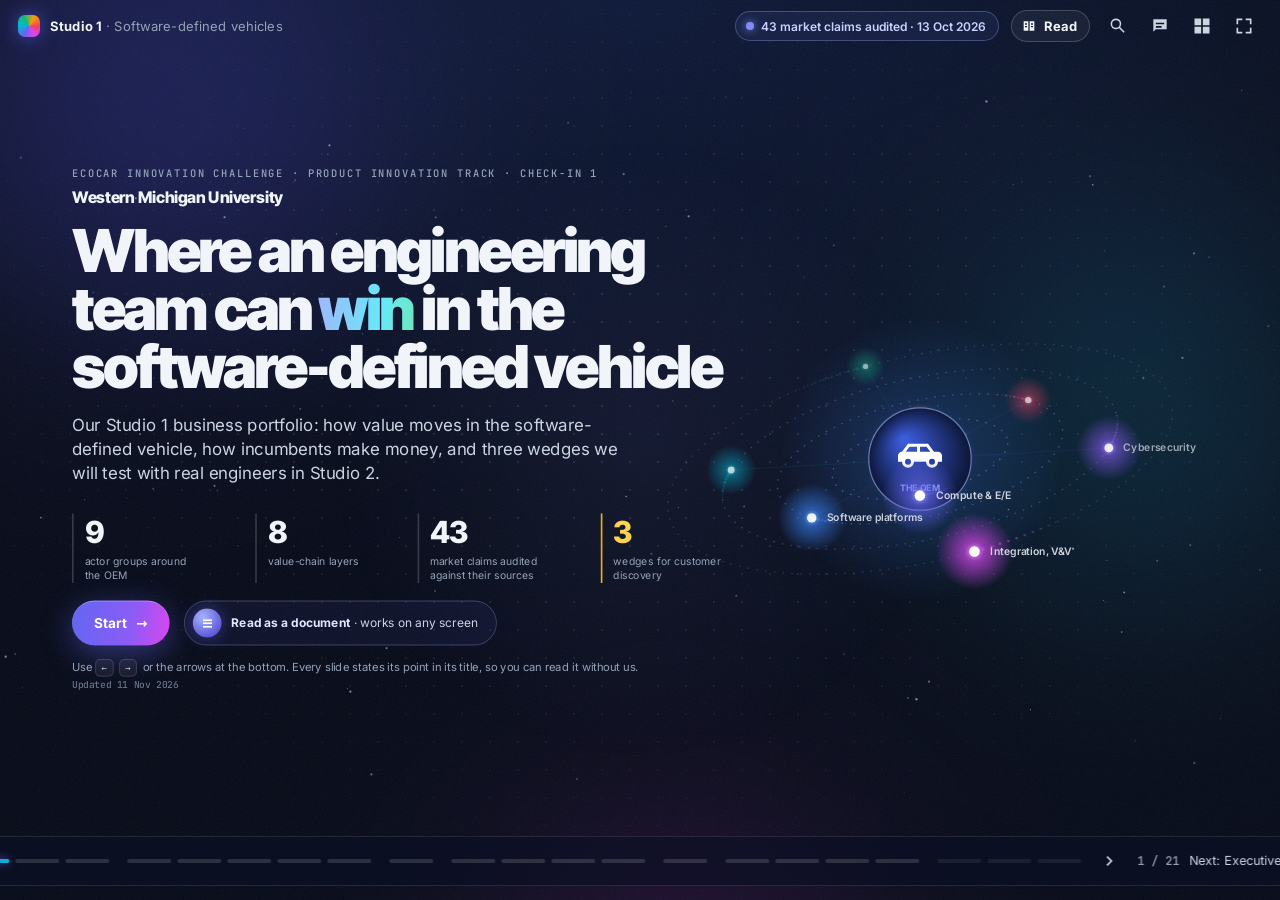
==== index.html @ 063cbc4d "Portfolio v14 preview" ====
<!doctype html>
<html lang="en">
<head>
<meta charset="utf-8">
<meta name="viewport" content="width=device-width, initial-scale=1">
<title>SDV Value Chain Portfolio</title>
<meta name="description" content="Where an engineering team can win in the software-defined vehicle: an audited, interactive map of the SDV ecosystem and value chain, from eight layers to three candidate wedges, and how our thinking changed along the way.">
<meta name="theme-color" content="#060a18">
<meta property="og:type" content="website">
<meta property="og:title" content="Where an engineering team can win in the software-defined vehicle">
<meta property="og:description" content="Studio 1 business portfolio: value chain and ecosystem map, 3 business model canvases, 43 audited claims, and 3 candidate wedge hypotheses after testing our first answer against real companies.">
<meta property="og:image" content="og.png">
<meta property="og:image:width" content="1200">
<meta property="og:image:height" content="630">
<meta name="twitter:card" content="summary_large_image">
<link rel="stylesheet" href="fonts/fonts.css">
<link rel="stylesheet" href="styles.css">
<link rel="stylesheet" href="v2.css">
<link rel="stylesheet" href="v3.css">
<link rel="stylesheet" href="v6.css">
<link rel="stylesheet" href="v7.css">
<link rel="stylesheet" href="v8.css">
<link rel="stylesheet" href="v9.css">
<link rel="stylesheet" href="v10.css">
<link rel="stylesheet" href="v12.css">
<link rel="stylesheet" href="v13.css">
  <link rel="stylesheet" href="v14.css">
<link rel="icon" href="data:image/svg+xml,%3Csvg xmlns='http://www.w3.org/2000/svg' viewBox='0 0 24 24'%3E%3Crect width='24' height='24' rx='6' fill='%234338CA'/%3E%3Cpath fill='white' d='M12 3L4 8l8 5 8-5-8-5zm-6.4 8L4 12l8 5 8-5-1.6-1L12 15l-6.4-4zm0 4L4 16l8 5 8-5-1.6-1L12 19l-6.4-4z'/%3E%3C/svg%3E">
</head>
<body>
<noscript>
  <div class="nojs">
    <p class="nojs-k">EcoCAR Innovation Challenge · Product Innovation Track · Western Michigan University · Studio 1 portfolio</p>
    <h1>Where an engineering team can win in the software-defined vehicle</h1>
    <p>This portfolio is interactive and needs JavaScript. In short: software-defined vehicles move value from dozens of single-purpose controllers to a few central computers and the software on them, and let automakers keep earning after the sale. The largest pools belong to well-funded incumbents; the opening for an engineering team is the work every OEM must finish before launch, where suppliers are still fragmented.</p>
    <p><b>Three candidate wedges</b> go into customer discovery (B-2.3.4): safety evidence for ML components, what can leave the HIL bench, and scoping re-tests after a perception model is retrained. Our first screen had pointed to HIL, zonal migration and commercial OTA.</p>
    <p>A printable version is in <a href="portfolio.pdf">portfolio.pdf</a>; the evidence audit is in <a href="fact-check-report.html">fact-check-report.html</a>.</p>
  </div>
</noscript>

<div class="bg" aria-hidden="true">
  <div class="aurora a1"></div><div class="aurora a2"></div><div class="aurora a3"></div>
  <div class="grid"></div><div class="grain"></div>
</div>
<div class="spot" aria-hidden="true"></div>

<!-- ============================================================ TOP CHROME -->
<header class="chrome-top">
  <button class="brand" data-go="0" aria-label="Back to cover">
    <span class="brand-mark"></span>
    <span><b>Studio 1</b> · Software-defined vehicles</span>
  </button>
  <div class="chrome-right">
    <span class="now" id="nowTitle"></span>
    <button class="ver" id="verPill" title="Open the evidence audit"><span id="verText">43 claims audited · 13 Oct 2026</span></button>
    <button class="mode-btn" id="btnMode" aria-pressed="false" title="Switch between reading and presentation"><svg viewBox="0 0 24 24" aria-hidden="true"><path d="M4 5h7v14H4zm9 0h7v14h-7zM6 8v2h3V8zm0 4v2h3v-2zm9-4v2h3V8zm0 4v2h3v-2z"/></svg><span id="modeLabel">Read</span></button>
    <button class="icon-btn" id="btnFind" aria-label="Find a company (/)" title="Find a company (/)">
      <svg viewBox="0 0 24 24"><path d="M9.5 3a6.5 6.5 0 0 1 5.2 10.4l5.4 5.4-1.4 1.4-5.4-5.4A6.5 6.5 0 1 1 9.5 3m0 2a4.5 4.5 0 1 0 0 9 4.5 4.5 0 0 0 0-9z"/></svg>
    </button>
    <button class="icon-btn" id="btnNotes" aria-label="Speaker notes (N)" title="Speaker notes (N)">
      <svg viewBox="0 0 24 24"><path d="M4 4h16v12H7l-3 3zm3 4v2h10V8zm0 4v2h7v-2z"/></svg>
    </button>
    <button class="icon-btn" id="btnMenu" aria-label="All slides (O)" title="All slides (O)">
      <svg viewBox="0 0 24 24"><path d="M3 3h8v8H3zm10 0h8v8h-8zM3 13h8v8H3zm10 0h8v8h-8z"/></svg>
    </button>
    <button class="icon-btn" id="btnFull" aria-label="Fullscreen (F)" title="Fullscreen (F)">
      <svg viewBox="0 0 24 24"><path d="M5 5h5V3H3v7h2zm9-2v2h5v5h2V3zM5 14H3v7h7v-2H5zm14 5h-5v2h7v-7h-2z"/></svg>
    </button>
  </div>
</header>

<main id="deck">

  <section class="slide" data-ch="intro" data-title="Cover" id="s-cover">
    <div class="stage">
      <canvas id="coverCanvas" class="cover-canvas"></canvas>
      <div class="cover-copy">
        <div class="kicker rv" id="coverKicker">EcoCAR Innovation Challenge · Product Innovation Track · Check-In 1</div>
        <div class="team-line rv" id="teamLine" hidden></div>
        <h1 class="cover-title rv" style="--d:1">Where an engineering team can <span class="grad">win</span> in the software&#8209;defined vehicle</h1>
        <p class="cover-sub rv" style="--d:2" id="coverSub"></p>
        <div class="cover-stats rv" style="--d:3">
          <div><b data-count="9">9</b><span>actor groups around the OEM</span></div>
          <div><b data-count="8">8</b><span>value-chain layers</span></div>
          <div><b data-count="43" id="coverClaimsN">43</b><span>market claims audited against their sources</span></div>
          <div class="hl"><b data-count="3">3</b><span>wedges for customer discovery</span></div>
        </div>
        <div class="cover-cta rv" style="--d:4">
          <button class="cta" data-goid="s-exec">Start <span class="arrow">→</span></button>
          <button class="cta-ghost" id="btnReadCover"><span class="seal read">≡</span><span><b>Read as a document</b> · works on any screen</span></button>
        </div>
        <p class="cover-hint rv" style="--d:5">Use <kbd>←</kbd> <kbd>→</kbd> or the arrows at the bottom. Every slide states its point in its title, so you can read it without us. <span class="asof" id="coverAsOf"></span></p>
      </div>
    </div>
  </section>

  <section class="slide" data-ch="intro" data-title="Executive summary" id="s-exec">
    <div class="stage ex" id="ex">
      <div class="head">
        <div class="kicker rv">Executive summary</div>
        <h2 class="title rv" style="--d:1">The opening is the work every OEM must finish before launch</h2>
        <p class="sub rv" style="--d:2">Our answer on one page. Every slide after this one is the evidence behind it.</p>
      </div>
      <div class="ex-left rv" style="--d:3">
        <div class="mini-kicker gold">Bottom line</div>
        <p class="ex-bl" id="exBottom"></p>
        <div class="mini-kicker">How we got here</div>
        <ol class="ex-path" id="exPath"></ol>
      </div>
      <div class="ex-right">
        <div class="mini-kicker rv" style="--d:3">Three wedges we will test in Studio 2</div>
        <div class="ex-targets" id="exTargets"></div>
        <div class="ex-risk rv" style="--d:8" id="exRisk"></div>
      </div>
      <div class="foot ex-foot" id="exFoot"></div>
    </div>
  </section>

  <section class="slide" data-ch="intro" data-title="How it is organized" id="s-map">
    <div class="stage">
      <div class="head">
        <div class="kicker rv">Contents</div>
        <h2 class="title rv" style="--d:1">Five chapters, in the order of the Studio 1 brief</h2>
        <p class="sub rv" style="--d:2">Each chapter answers one question. Click a slide to jump to it, or press → to go in order.</p>
      </div>
      <div class="mp-grid" id="mpGrid"></div>
      <div class="mp-check rv" style="--d:8" id="mpCheck"></div>
    </div>
  </section>

  <section class="slide" data-ch="market" data-title="Why SDVs" id="s-why">
    <div class="stage">
      <div class="head">
        <div class="kicker rv">Why the market is changing</div>
        <h2 class="title rv" style="--d:1">Why companies are betting on SDVs</h2>
        <p class="sub rv" style="--d:2">Software and electronics are growing about 4.5× faster than the vehicle market.</p>
      </div>

      <div class="why-hero rv" style="--d:3">
        <div class="mini-kicker">Automotive software &amp; electronics, 2035</div>
        <div class="mega"><span data-count="519" data-prefix="$" data-suffix="B">$519B</span></div>
        <div class="mega-cap">McKinsey projection, light vehicles<sup class="cite" data-s="mck"></sup></div>
        <div class="race">
          <div class="race-row">
            <div class="race-lbl"><b>Software &amp; electronics</b><span>4.5%/yr</span></div>
            <div class="race-track"><div class="race-bar hot" style="--w:100%"></div></div>
          </div>
          <div class="race-row">
            <div class="race-lbl"><b>Vehicles overall</b><span>~1%/yr</span></div>
            <div class="race-track"><div class="race-bar" style="--w:22%"></div></div>
          </div>
        </div>
        <div class="bottomline">
          <div class="mini-kicker gold">Bottom line</div>
          <p>The money is real but concentrated. The openings are in work every OEM must finish before launch, where suppliers are still fragmented: we shortlisted four, then narrowed further against real companies.</p>
        </div>
      </div>

      <div class="why-grid">
        <article class="why-card tilt rv" style="--d:4; --c:var(--Lfive-m)">
          <div class="wc-top"><span class="wc-ico" data-icon="cash"></span><span class="wc-k">Recurring revenue</span></div>
          <div class="wc-num"><span data-count="3.1" data-prefix="$" data-suffix="B" data-dec="1">$3.1B</span> <small>OnStar, 2026 guide</small></div>
          <p>GM guides ~$3.1B of OnStar revenue for 2026<sup class="cite" data-s="gm-q1"></sup> and targets <b>~70% gross margins</b> on OnStar and Super Cruise<sup class="cite" data-s="gm-q3l"></sup>.</p>
        </article>
        <article class="why-card tilt rv" style="--d:5; --c:var(--Lone-m)">
          <div class="wc-top"><span class="wc-ico" data-icon="chip"></span><span class="wc-k">Cheaper hardware</span></div>
          <div class="wc-num"><span class="ecu-from">17</span> <span class="wc-arrow">→</span> <span>7</span> <small>ECUs</small></div>
          <div class="ecus" id="ecus" aria-hidden="true"></div>
          <p>Rivian’s Gen 2 R1 cut ECUs from 17 to 7<sup class="cite" data-s="rivian"></sup>.</p>
        </article>
        <article class="why-card tilt rv" style="--d:6; --c:var(--Lfour-m)">
          <div class="wc-top"><span class="wc-ico" data-icon="ota"></span><span class="wc-k">Cheaper recalls</span></div>
          <div class="wc-num"><span data-count="29.3" data-suffix="M" data-dec="1">29.3M</span> <small>recalled</small></div>
          <p>891 US vehicle recalls in 2025<sup class="cite" data-s="nhtsa"></sup>. OTA fixes could save US OEMs <b>$1.5B by 2028</b> (2023 forecast)<sup class="cite" data-s="abi"></sup>.</p>
        </article>
        <article class="why-card tilt rv" style="--d:7; --c:var(--Lthree-m)">
          <div class="wc-top"><span class="wc-ico" data-icon="gauge"></span><span class="wc-k">Faster development</span></div>
          <div class="wc-num"><span>18–24</span> <small>month cycles</small></div>
          <p>Chinese rivals target development cycles of 18 to 24 months, about half the Western norm<sup class="cite" data-s="spg-china"></sup>.</p>
        </article>
      </div>
    </div>
  </section>

  <section class="slide" data-ch="market" data-title="Ecosystem" id="s-eco">
    <div class="stage eco" id="eco">
      <div class="head">
        <div class="kicker rv">Ecosystem diagram</div>
        <h2 class="title rv" style="--d:1">SDV ecosystem</h2>
        <p class="sub rv" style="--d:2">The OEM is still the hub, but SDVs add a second revenue loop after the sale</p>
      </div>
      <svg class="eco-svg" id="ecoSvg" viewBox="0 0 1600 900" aria-hidden="true"></svg>
      <div class="eco-html" id="ecoHtml"></div>
      <div class="narr" id="narr" aria-live="polite"></div>
      <div class="eco-bar rv" style="--d:6">
        <div class="seg-ctl" id="eraCtl" role="radiogroup" aria-label="Era">
          <button data-era="before" role="radio">Before SDV</button>
          <button data-era="after" class="on" role="radio">With SDV</button>
          <i class="seg-thumb"></i>
        </div>
        <span class="bar-sep"></span>
        <button class="tog on" data-tog="goods"><i class="sw sw-goods"></i>Goods</button>
        <button class="tog on" data-tog="money"><i class="sw sw-money">$</i>Money</button>
        <button class="tog on" data-tog="data"><i class="sw sw-data"></i>Data</button>
        <span class="bar-sep"></span>
        <span class="bar-k shift-k">SDV shifts</span>
        <div class="shift-btns" id="shiftBtns"></div>
        <button class="play" id="playShifts" aria-label="Play the four shifts"><svg viewBox="0 0 24 24"><path d="M8 5v14l11-7z"/></svg><span>Play</span></button>
      </div>
      <aside class="drawer" id="drawer" aria-hidden="true"></aside>
    </div>
  </section>

  <section class="slide" data-ch="market" data-title="Value chain stages" id="s-chain">
    <div class="stage">
      <div class="head">
        <div class="kicker rv">Value chain · the organizers’ format</div>
        <h2 class="title rv" style="--d:1">All three wedges sit inside the EcoCAR discovery zone</h2>
        <p class="sub rv" style="--d:2">The organizers’ seven-stage value chain, filled in with our research. The positions we dropped all sat outside the zone.</p>
      </div>
      <div class="ch-wrap rv" style="--d:3" id="chBody"></div>
    </div>
  </section>

  <section class="slide" data-ch="market" data-title="Value chain" id="s-vc">
    <div class="stage vc" id="vc">
      <div class="head">
        <div class="kicker rv">Value chain map</div>
        <h2 class="title rv" style="--d:1">SDV value chain</h2>
        <p class="sub rv" style="--d:2">Six layers shown where they live in the car, and two that wrap around it</p>
      </div>
      <div class="vc-tools rv" style="--d:3">
        <span class="bar-k">Lens</span>
        <div class="seg-ctl" id="lensCtl" role="radiogroup" aria-label="Lens">
          <button data-lens="layers" class="on" role="radio">Layers</button>
          <button data-lens="competition" role="radio">Competition</button>
          <button data-lens="capture" role="radio">Value capture</button>
          <button data-lens="pockets" role="radio">Open pockets</button>
          <i class="seg-thumb"></i>
        </div>
        <button class="tog" id="tExplode"><svg viewBox="0 0 24 24"><path d="M12 2 2 7l10 5 10-5zM2 17l10 5 10-5M2 12l10 5 10-5"/></svg>Explode</button>
        <button class="tog" id="tTour"><svg class="fill" viewBox="0 0 24 24"><path d="M8 5v14l11-7z"/></svg><span>Tour the car</span></button>
        <button class="tog icon" id="tReplay" aria-label="Replay the build animation" title="Replay the build animation"><svg viewBox="0 0 24 24"><path d="M4 12a8 8 0 1 0 2.6-5.9M4 4v5h5"/></svg></button>
      </div>
      <div class="lens-legend" id="lensLegend"></div>

      <div class="rail">
        <div class="rail-top"><b>RECURRING</b><span>after the sale</span></div>
        <div class="rail-arrows">
          <div class="ra ra-up"><div class="ra-shaft"><i></i><i></i><i></i></div><span>FEATURES FLOW UP</span></div>
          <div class="ra ra-down"><div class="ra-shaft"><i>$</i><i>$</i><i>$</i></div><span>MONEY FLOWS DOWN</span></div>
        </div>
        <div class="rail-bot"><b>ONE-TIME</b><span>per vehicle</span></div>
      </div>

      <div class="rig" id="rig">
        <svg id="carSvg" viewBox="0 0 1600 900" role="img" aria-label="Side view of a car with each value-chain layer shown where it lives">
          <defs>
            <path id="bodyShape" d="M206 604 C208 590 216 578 238 568 C272 554 322 540 372 528 C410 498 450 472 506 458 C556 448 616 446 668 454 C716 462 768 494 804 518 C826 526 844 534 850 548 C857 570 857 604 846 630 C842 638 832 642 818 642 L793 642 A70 70 0 1 0 657 642 L413 642 A70 70 0 1 0 277 642 L226 642 C212 636 204 622 206 604 Z"/>
            <linearGradient id="bodyGrad" x1="0" y1="0" x2="0" y2="1"><stop offset="0" stop-color="#9db4f5" stop-opacity=".26"/><stop offset=".55" stop-color="#6a80c8" stop-opacity=".1"/><stop offset="1" stop-color="#3b4a86" stop-opacity=".2"/></linearGradient>
            <linearGradient id="lineGrad" x1="0" y1="0" x2="0" y2="1" gradientUnits="objectBoundingBox"><stop offset="0" stop-color="#eef3ff"/><stop offset=".55" stop-color="#a9bcf0"/><stop offset="1" stop-color="#5d6fa8"/></linearGradient>
            <linearGradient id="glassGrad" x1="0" y1="0" x2="1" y2="1"><stop offset="0" stop-color="#cfe0ff" stop-opacity=".34"/><stop offset=".5" stop-color="#7f9be0" stop-opacity=".1"/><stop offset="1" stop-color="#7f9be0" stop-opacity=".2"/></linearGradient>
            <linearGradient id="hlBeam" x1="1" y1="0" x2="0" y2="0"><stop offset="0" stop-color="#eaf2ff" stop-opacity=".3"/><stop offset="1" stop-color="#eaf2ff" stop-opacity="0"/></linearGradient>
            <linearGradient id="reflFade" x1="0" y1="0" x2="0" y2="1"><stop offset="0" stop-color="#fff" stop-opacity=".5"/><stop offset="1" stop-color="#fff" stop-opacity="0"/></linearGradient>
            <linearGradient id="gleamGrad" x1="0" y1="0" x2="1" y2="0"><stop offset="0" stop-color="#fff" stop-opacity="0"/><stop offset=".5" stop-color="#fff" stop-opacity=".38"/><stop offset="1" stop-color="#fff" stop-opacity="0"/></linearGradient>
            <radialGradient id="floorGlow"><stop offset="0" stop-color="#6366f1" stop-opacity=".55"/><stop offset=".6" stop-color="#6366f1" stop-opacity=".12"/><stop offset="1" stop-color="#6366f1" stop-opacity="0"/></radialGradient>
            <radialGradient id="tireGrad"><stop offset=".72" stop-color="#1b2342"/><stop offset=".86" stop-color="#0c1228"/><stop offset="1" stop-color="#060a18"/></radialGradient>
            <radialGradient id="rimGrad"><stop offset="0" stop-color="#3a4a7c"/><stop offset=".8" stop-color="#141b36"/><stop offset="1" stop-color="#0c1228"/></radialGradient>
            <pattern id="battCells" width="19" height="26" patternUnits="userSpaceOnUse"><rect x="1.5" y="3" width="16" height="20" rx="2" fill="#93a7dc" fill-opacity=".11" stroke="#93a7dc" stroke-opacity=".3"/></pattern>
            <mask id="reflMask" maskUnits="userSpaceOnUse" x="150" y="682" width="760" height="70"><rect x="150" y="682" width="760" height="70" fill="url(#reflFade)"/></mask>
            <clipPath id="bodyClip"><use href="#bodyShape"/></clipPath>
          </defs>

          <g id="cam">
            <!-- where things live -->
            <g class="car-only tags">
              <line class="zone-sep" x1="190" y1="344" x2="880" y2="344"/>
              <line class="zone-sep" x1="190" y1="722" x2="880" y2="722"/>
              <text class="zone-k" x="192" y="214">OFF THE CAR</text>
              <text class="zone-k" x="192" y="366">IN THE CAR</text>
              <text class="zone-k" x="720" y="744">BEFORE LAUNCH</text>
            </g>

            <!-- ground: glow, reflection, contact shadows -->
            <g class="car-only" id="ground">
              <ellipse cx="530" cy="690" rx="400" ry="30" fill="url(#floorGlow)"/>
              <g mask="url(#reflMask)" opacity=".5" id="refl">
                <use href="#bodyShape" transform="matrix(1 0 0 -1 0 1364)" fill="url(#bodyGrad)" stroke="#a9bcf0" stroke-width="1.5"/>
                <circle cx="345" cy="738" r="56" fill="#141b36"/><circle cx="725" cy="738" r="56" fill="#141b36"/>
              </g>
              <ellipse cx="345" cy="684" rx="66" ry="7" fill="#02040c" opacity=".9"/>
              <ellipse cx="725" cy="684" rx="66" ry="7" fill="#02040c" opacity=".9"/>
            </g>

            <!-- exploded view: slabs the parts settle onto -->
            <g class="ex-only" id="exSlabs"></g>

            <!-- 07 cybersecurity: a boundary around everything -->
            <g class="part" data-layer="7">
              <g class="car-only">
                <path class="shield-hit" d="M180 652 C168 610 172 574 206 552 C250 530 318 518 352 512 C392 472 440 434 498 424 C556 412 628 412 680 426 C734 440 782 476 818 502 C850 514 872 530 876 558 C884 590 882 628 870 656 C864 672 848 678 826 678 L214 678 C196 678 186 668 180 652 Z"/>
                <path class="shield" d="M180 652 C168 610 172 574 206 552 C250 530 318 518 352 512 C392 472 440 434 498 424 C556 412 628 412 680 426 C734 440 782 476 818 502 C850 514 872 530 876 558 C884 590 882 628 870 656 C864 672 848 678 826 678 L214 678 C196 678 186 668 180 652 Z"/>
                <path class="shield-draw" pathLength="1" d="M180 652 C168 610 172 574 206 552 C250 530 318 518 352 512 C392 472 440 434 498 424 C556 412 628 412 680 426 C734 440 782 476 818 502 C850 514 872 530 876 558 C884 590 882 628 870 656 C864 672 848 678 826 678 L214 678 C196 678 186 668 180 652 Z"/>
              </g>
              <rect class="ex-only shield ex-frame" x="196" y="170" width="696" height="506" rx="26"/>
            </g>

            <g id="carRoot">
              <!-- the car: a quiet x-ray, so the layers carry the colour -->
              <g id="shell" aria-hidden="true">
                <g id="shellFill">
                  <path class="hl-beam" d="M216 596 L120 566 L120 652 Z" fill="url(#hlBeam)"/>
                  <use href="#bodyShape" fill="url(#bodyGrad)"/>
                  <path class="glass" d="M380 527 C414 500 454 474 506 461 L512 471 C468 482 430 502 398 526 Z"/>
                  <path class="glass" d="M398 526 C430 502 468 482 512 471 C536 465 556 463 566 463 L566 518 Z"/>
                  <path class="glass" d="M578 462 C616 460 642 462 668 468 C698 476 730 496 752 512 L578 516 Z"/>
                  <path class="glass dim-g" d="M678 462 C716 472 762 502 792 520 L762 514 C738 496 708 476 678 468 Z"/>
                  <path class="ghost" d="M572 463 L572 640"/>
                  <path class="ghost" d="M402 528 C398 565 402 610 418 640"/>
                  <path class="ghost" d="M756 516 C756 530 750 542 742 552"/>
                  <path class="ghost shoulder" d="M238 578 C350 548 600 528 840 542"/>
                  <path class="ghost" d="M416 630 L656 630"/>
                  <path class="ghost" d="M524 534 L552 532 M706 524 L732 523"/>
                  <path class="ghost-fill" d="M404 520 C390 514 378 516 376 524 C378 530 392 530 404 526 Z"/>
                  <path class="ghost-fill" transform="translate(0 8)" d="M446 478 C454 474 462 476 466 482 L480 546 L502 548 C508 550 508 558 502 560 L456 560 C450 560 448 556 448 550 Z" opacity=".7"/>
                  <path class="ghost-fill" transform="translate(0 8)" d="M606 482 C614 478 622 480 626 486 L638 546 L660 548 C666 550 666 558 660 560 L616 560 C610 560 608 556 608 550 Z" opacity=".7"/>
                  <path class="ghost" d="M428 516 L412 534"/><ellipse class="ghost" cx="410" cy="537" rx="4" ry="12" transform="rotate(35 410 537)"/>
                  <rect x="420" y="612" width="230" height="26" rx="5" fill="url(#battCells)" stroke="#93a7dc" stroke-opacity=".4"/>
                  <path class="light hl" d="M214 592 C232 580 262 568 296 560 L298 565 C266 574 236 586 218 598 Z"/>
                  <path class="light tl" d="M810 524 C830 530 844 536 851 550 L845 551 C838 540 824 536 808 529 Z"/>
                  <g clip-path="url(#bodyClip)"><rect id="gleam" x="-140" y="420" width="130" height="240" fill="url(#gleamGrad)" transform="skewX(-16)"/></g>
                </g>
                <path class="bloom-line" d="M206 604 C208 590 216 578 238 568 C272 554 322 540 372 528 C410 498 450 472 506 458 C556 448 616 446 668 454 C716 462 768 494 804 518 C826 526 844 534 850 548 C857 570 857 604 846 630"/>
                <path class="body-line" id="ln1" pathLength="1" d="M206 604 C208 590 216 578 238 568 C272 554 322 540 372 528 C410 498 450 472 506 458 C556 448 616 446 668 454 C716 462 768 494 804 518 C826 526 844 534 850 548 C857 570 857 604 846 630"/>
                <path class="body-line low" id="ln2" pathLength="1" d="M206 604 C204 622 212 636 226 642 L277 642 A70 70 0 1 1 413 642 L657 642 A70 70 0 1 1 793 642 L818 642 C832 642 842 638 846 630"/>
                <g id="wheels"></g>
              </g>

              <!-- 01 compute & E/E: central computer, zonal controllers, backbone -->
              <g class="part" data-layer="1"><g class="ex" data-ax="535" data-ay="574" data-tx="490" data-es=".75">
                <circle class="halo" cx="535" cy="574" r="96"/>
                <path class="backbone draw" pathLength="1" d="M493 566 C460 562 440 548 400 546 C360 544 320 545 296 552 C282 556 270 564 262 572"/>
                <path class="backbone draw" pathLength="1" d="M577 566 C610 562 632 550 670 548 C710 546 750 545 776 552 C790 556 802 564 808 572"/>
                <path class="spur" d="M299 552 L299 553 M771 552 L771 553"/><g class="car-only"><path class="spur" d="M432 546 L432 516 M650 548 L650 516"/><rect class="ff ecu" x="419" y="500" width="26" height="16" rx="3"/><rect class="ff ecu" x="637" y="500" width="26" height="16" rx="3"/></g>
                <rect class="ff ecu" x="286" y="552" width="26" height="16" rx="3"/><rect class="ff ecu" x="758" y="552" width="26" height="16" rx="3"/>
                <rect class="ff zone" x="238" y="572" width="46" height="28" rx="6"/><rect class="ff zone" x="786" y="572" width="46" height="28" rx="6"/>
                <text class="t-z" x="261" y="590" text-anchor="middle">ZONE</text><text class="t-z" x="809" y="590" text-anchor="middle">ZONE</text>
                <path class="pins" d="M505 546V539M520 546V539M535 546V539M550 546V539M565 546V539M505 609V602M520 609V602M535 609V602M550 609V602M565 609V602M486 558H493M486 574H493M486 590H493M577 558H584M577 574H584M577 590H584"/>
                <rect class="chip" x="493" y="546" width="84" height="56" rx="8"/>
                <rect class="chip-die" x="503" y="554" width="64" height="40" rx="4"/>
                <text class="t-c" x="535" y="578" text-anchor="middle">CENTRAL</text>
              </g></g>

              <!-- 02 software platforms: not a box, it runs on the central computer -->
              <g class="part" data-layer="2"><g class="ex" data-ax="541" data-ay="520" data-es="1.25">
                <circle class="halo" cx="541" cy="518" r="60"/>
                <g class="plate-w p1"><path class="plate" d="M505 538 L561 538 L577 526 L521 526 Z"/></g>
                <g class="plate-w p2"><path class="plate" d="M505 524 L561 524 L577 512 L521 512 Z"/></g>
                <g class="plate-w p3"><path class="plate" d="M505 510 L561 510 L577 498 L521 498 Z"/></g>
              </g></g>

              <!-- 03 ADAS & AD: sensors around the body -->
              <g class="part" data-layer="3">
                <defs><linearGradient id="coneL" x1="1" y1="0" x2="0" y2="0"><stop offset="0" style="stop-color:var(--c)" stop-opacity=".62"/><stop offset="1" style="stop-color:var(--c)" stop-opacity="0"/></linearGradient><linearGradient id="coneR" x1="0" y1="0" x2="1" y2="0"><stop offset="0" style="stop-color:var(--c)" stop-opacity=".62"/><stop offset="1" style="stop-color:var(--c)" stop-opacity="0"/></linearGradient></defs>
                <g class="car-only">
                  <polygon class="cone" points="458,486 190,430 190,540"/>
                  <polygon class="cone b" points="208,612 150,582 150,642"/>
                  <polygon class="cone r b" points="852,600 892,578 892,622"/>
                  <path class="stem" d="M362 412 C410 410 460 424 490 444"/>
                </g>
                <g class="ex" data-ax="510" data-ay="449" data-tx="560"><circle class="halo" cx="510" cy="449" r="44"/><rect class="sensor" x="492" y="442" width="36" height="14" rx="4"/><rect class="sensor-b" x="498" y="437" width="24" height="6" rx="2"/></g>
                <g class="ex" data-ax="458" data-ay="486" data-tx="470"><circle class="halo" cx="458" cy="486" r="22"/><circle class="sensor" cx="458" cy="486" r="5.5"/></g>
                <g class="ex" data-ax="208" data-ay="612" data-tx="380"><circle class="halo" cx="208" cy="612" r="24"/><circle class="sensor" cx="208" cy="612" r="6.5"/></g>
                <g class="ex" data-ax="398" data-ay="522" data-tx="650"><circle class="halo" cx="398" cy="522" r="18"/><circle class="sensor" cx="398" cy="522" r="4.5"/></g>
                <g class="ex" data-ax="852" data-ay="600" data-tx="310"><circle class="halo" cx="852" cy="600" r="24"/><circle class="sensor" cx="852" cy="600" r="6.5"/></g>
                <g class="ex" data-ax="826" data-ay="533" data-tx="720"><circle class="halo" cx="826" cy="533" r="18"/><circle class="sensor" cx="826" cy="533" r="4.5"/></g>
              </g>

              <!-- 04 OTA: a package travels cloud, antenna, computer, then every controller -->
              <g class="part" data-layer="4">
                <g class="car-only">
                  <path class="hit" d="M528 298 C540 342 590 378 630 420"/><path class="hit" d="M632 498 C612 514 580 528 556 546"/>
                  <path class="ota-line" d="M528 298 C540 342 590 378 630 420"/>
                  <path class="ota-line" d="M632 498 C612 514 580 528 556 546"/>
                </g>
                <g class="ex-only">
                  <g transform="translate(540 380)"><rect class="ota-pkg" x="-19" y="-15" width="38" height="30" rx="6"/><path class="ota-arrow" d="M0 -8V5M-6 0L0 6L6 0"/></g>
                  <path class="ota-line" d="M340 380H515M565 380H690"/>
                </g>
              </g>

              <!-- 05 telematics: roof antenna + connectivity unit -->
              <g class="part" data-layer="5"><g class="ex" data-ax="645" data-ay="459" data-tx="530">
                <circle class="halo" cx="645" cy="442" r="58"/>
                <path class="fin" d="M620 450 C632 436 648 428 664 426 C661 436 663 446 668 455 Z"/>
                <path class="s" stroke-width="1.5" d="M645 452 L645 478"/>
                <rect class="ff" x="622" y="478" width="46" height="20" rx="4"/>
                <text class="t-z" x="645" y="492" text-anchor="middle">TCU</text>
                <g class="car-only"><path class="arc" d="M667 402 A24 24 0 0 0 623 402"/><path class="arc a2" d="M677 390 A38 38 0 0 0 613 390"/><path class="arc a3" d="M687 378 A52 52 0 0 0 603 378"/></g>
              </g></g>

              <!-- 08's harness runs into the car floor -->
              <g class="car-only"><path class="harness-up" d="M528 738 C528 700 542 672 544 640"/></g>
            </g>

            <!-- 06 data & cloud: off the car -->
            <g class="part" data-layer="6"><g class="ex" data-ax="502" data-ay="250" data-es=".62">
              <circle class="halo" cx="502" cy="252" r="130"/>
              <path class="cloud" d="M436 298 C412 298 398 282 400 264 C402 246 418 236 434 238 C440 216 462 204 486 208 C506 210 522 222 528 238 C546 230 568 240 572 258 C594 258 606 274 604 286 C602 294 594 298 586 298 Z"/>
              <rect class="cloud-bar" x="456" y="250" width="92" height="7" rx="2"/><rect class="cloud-bar c2" x="456" y="263" width="92" height="7" rx="2"/><rect class="cloud-bar c3" x="456" y="276" width="92" height="7" rx="2"/>
              <path class="s car-only up-line" stroke-width="1.4" stroke-dasharray="2 6" d="M650 406 C640 360 606 326 566 298"/>
            </g></g>

            <!-- 08 integration + V&V: on the bench, before launch -->
            <g class="part" data-layer="8"><g class="ex" data-ax="592" data-ay="794" data-es=".62">
              <circle class="halo" cx="592" cy="794" r="110"/>
              <rect class="bench" x="490" y="738" width="72" height="104" rx="6"/>
              <rect class="bench-s" x="500" y="750" width="52" height="8" rx="2"/><rect class="bench-s" x="500" y="766" width="52" height="8" rx="2"/><rect class="bench-s" x="500" y="782" width="52" height="8" rx="2"/>
              <circle class="led" cx="544" cy="754" r="2.4"/><circle class="led l2" cx="544" cy="770" r="2.4"/><circle class="led l3" cx="544" cy="786" r="2.4"/>
              <text class="t-c" x="526" y="822" text-anchor="middle">HIL</text>
              <rect class="bench" x="574" y="746" width="108" height="66" rx="6"/>
              <path class="wave" d="M582 784 L594 784 L600 764 L608 798 L616 772 L624 784 L638 784 L644 758 L652 800 L660 780 L674 780"/>
              <rect class="bench" x="612" y="812" width="32" height="30" rx="2"/>
              <rect class="bench" x="476" y="842" width="218" height="9" rx="3"/>
            </g></g>

          </g>
        </svg>
        <canvas id="carFx" aria-hidden="true"></canvas>
        <div id="carLabels"></div>
      </div>
      <svg class="leaders" id="leaders" viewBox="0 0 1600 900" aria-hidden="true"></svg>

      <div class="where" id="where"></div>

      <div class="col-heads rv" style="--d:3"><span>Who plays · How value is captured</span><span>Open pocket · Competition</span></div>
      <div class="callouts" id="callouts"></div>
      <div class="foot">Schematic: parts vary by vehicle. ★ where W1 and W2 sit; the Open pockets lens shows them and what we dropped. Ratings and pockets are team hypotheses. <b>Click any layer for its deep dive.</b></div>
    </div>
  </section>

  <section class="slide" data-ch="market" data-title="Where value grows" id="s-grow">
    <div class="stage">
      <div class="head">
        <div class="kicker rv">Value capture</div>
        <h2 class="title rv" style="--d:1">Where the money grows</h2>
        <p class="sub rv" style="--d:2">The biggest pools are per-vehicle software and compute, in crowded layers; recurring services are smaller but growing</p>
      </div>
      <div class="chart-card rv" style="--d:3">
        <div class="chart-head">
          <div><div class="mini-kicker" id="chartUnit">Market size, $B</div><div class="chart-t">The largest growth pools<sup class="cite" data-s="mck"></sup></div></div>
          <div class="seg-ctl sm" id="poolCtl" role="radiogroup" aria-label="Measure">
            <button data-m="size" class="on" role="radio">$ size</button>
            <button data-m="mult" role="radio">Growth ×</button>
            <button data-m="cagr" role="radio">%/yr</button>
            <i class="seg-thumb"></i>
          </div>
        </div>
        <div class="chart-legend" id="chartLegend"></div>
        <div class="pools" id="pools"></div>
        <div class="axis" id="poolAxis"></div>
        <p class="chart-note" id="chartNote"></p>
      </div>
      <div class="capture">
        <div class="cap-card rv" style="--d:4">
          <div class="cap-ico" data-icon="trend"></div>
          <div class="mini-kicker" style="color:var(--Lsix-l)">Every month</div>
          <h3>Upper layers: telematics, data &amp; cloud</h3>
          <p>Subscriptions and ARR, still growing: GM guides OnStar to ~$3.1B in 2026, +15%<sup class="cite" data-s="gm-q1"></sup>; Samsara’s ARR is up 30% a year<sup class="cite" data-s="samsara"></sup>.</p>
        </div>
        <div class="cap-card rv" style="--d:5">
          <div class="cap-ico" data-icon="chip"></div>
          <div class="mini-kicker" style="color:var(--Lone-l)">Once per vehicle</div>
          <h3>Lower layers: compute &amp; platforms</h3>
          <p>Chip prices and platform-life royalties, locked in by multi-year design wins.</p>
        </div>
        <div class="cap-card hl rv" style="--d:6">
          <div class="cap-big"><span data-count="11.4" data-dec="1" data-suffix="%">11.4%</span><small>/yr</small></div>
          <h3>Integration and V&amp;V services are the fastest-growing slice of auto software spend<sup class="cite" data-s="mck"></sup></h3>
          <p>A different McKinsey cut from the bars: it splits spend by activity, not domain. All three of our wedges are validation work, in this slice.</p>
        </div>
      </div>
    </div>
  </section>

  <section class="slide" data-ch="incumbents" data-title="Business models" id="s-bmc">
    <div class="stage bm" id="bm">
      <div class="head">
        <div class="kicker rv">Business model canvases</div>
        <h2 class="title rv" style="--d:1">How three incumbents make money</h2>
        <p class="sub rv" style="--d:2">Three companies at different stages of the value chain, and what each one taught us about where a student team could fit</p>
      </div>
      <div class="bm-grid" id="bmGrid"></div>
      <div class="foot bm-foot" id="bmFoot"></div>
    </div>
  </section>

  <section class="slide" data-ch="fit" data-title="Round 1 shortlist" id="s-ws">
    <div class="stage ws" id="ws">
      <div class="head">
        <div class="kicker rv"><span class="rtag">Round 1 · 5 Oct</span> Our first shortlist</div>
        <h2 class="title rv" style="--d:1">Round 1 picked four pockets. One survived, narrowed</h2>
        <p class="sub rv" style="--d:2">Shortlisted on 5 Oct from the critical-and-fragmented corner. Each dot and card now shows what happened next.</p>
      </div>
      <div class="matrix rv" style="--d:2" id="matrix">
        <div class="q q-ws"><div class="q-t"><span data-icon="lightbulb"></span>Engineering whitespace</div><div class="q-s">critical and fragmented: the best first wedges</div></div>
        <div class="q q-core"><div class="q-t">Crowded core</div><div class="q-s">needs billions and years of design wins</div></div>
        <div class="q q-unp"><div class="q-t">Unproven</div></div>
        <div class="q q-com"><div class="q-t">Commodity</div></div>
        <div class="ax-y">Criticality to launch, safety or approval <span>→</span></div>
        <div class="ax-x"><span>low</span><b>Competitive intensity →</b><span>high</span></div>
        <div class="dots" id="dots"></div>
      </div>
      <svg class="ws-links" id="wsLinks" viewBox="0 0 1600 900" aria-hidden="true"></svg>
      <div class="cands">
        <div class="cands-k rv" style="--d:3">★ The four Round 1 picks <span>→ and what happened to each</span></div>
        <div id="cands"></div>
      </div>
      <div class="foot">Placements are team judgements, not measurements. Public sources only. Our first wedge, W1, grew from a pocket that was not on this shortlist; the next two slides show why. <button type="button" class="ws-more" data-goid="s-funnel">How we scored all seven pockets →</button></div>
    </div>
  </section>

  <section class="slide" data-ch="fit" data-title="Company screen" id="s-round2">
    <div class="stage r2" id="r2">
      <div class="head">
        <div class="kicker rv"><span class="rtag live">Round 2 · 26 Oct</span> Feasibility against real companies</div>
        <h2 class="title rv" style="--d:1">Tested against real companies, 3 of 15 pairs pass</h2>
        <p class="sub rv" style="--d:2">Our Round 1 ideas scored with each incumbent. Three pairs pass, two of them with conditions. Click a score to see why.</p>
      </div>
      <div class="r2-matrix rv" style="--d:3" id="r2Matrix"></div>
      <aside class="r2-panel rv" style="--d:4" id="r2Panel" aria-live="polite"></aside>
      <div class="foot r2-foot" id="r2Foot"></div>
    </div>
  </section>

  <section class="slide" data-ch="fit" data-title="How our thinking changed" id="s-evolve">
    <div class="stage ev" id="ev">
      <div class="head">
        <div class="kicker rv">How our thinking changed</div>
        <h2 class="title rv" style="--d:1">New evidence changed our answer</h2>
        <p class="sub rv" style="--d:2">Round 1 on the left, where each position ended up on the right. Hover or click a row to see what we learned.</p>
      </div>
      <button class="tog ev-walk rv" style="--d:2" id="evWalk" type="button">Walk through it</button>
      <ol class="ev-time rv" style="--d:3" id="evTime" aria-label="Timeline"></ol>
      <div class="ev-trace rv" style="--d:3" id="evTrace">
        <div class="ev-colh l"><b>Round 1 · 5 Oct</b><span>market × team fit</span></div>
        <div class="ev-colh r"><b>After Round 2 · 26 Oct</b><span>tested against real companies</span></div>
        <svg class="ev-lines" id="evLines" viewBox="0 0 900 420" aria-hidden="true"></svg>
        <div class="ev-from" id="evFrom" role="listbox" aria-label="Positions at Round 1"></div>
        <div class="ev-to" id="evTo"></div>
      </div>
      <article class="ev-story rv" style="--d:4" id="evStory" aria-live="polite"></article>
      <section class="ev-bottom rv" style="--d:5"><h4>Why the answer changed</h4><div id="evWhy"></div></section>
    </div>
  </section>

  <section class="slide" data-ch="fit" data-title="Engineering personas" id="s-people">
    <div class="stage pe" id="pe">
      <div class="head">
        <div class="kicker rv">Engineering personas</div>
        <h2 class="title rv" style="--d:1">Six people we must convince</h2>
        <p class="sub rv" style="--d:2">Fictional archetypes of the engineers behind our wedges. Click a card for the full persona.</p>
      </div>
      <div class="pe-legend rv" style="--d:2" id="peLegend"></div>
      <div class="pe-grid" id="peGrid"></div>
      <div class="pe-ins rv" style="--d:8" id="peIns"></div>
      <div class="foot pe-foot">Every persona is a fictional archetype built from public job postings, and every quote is imagined. Pains and motivations are hypotheses for Studio 2 interviews.</div>
    </div>
  </section>

  <section class="slide" data-ch="wedges" data-title="Wedge hypotheses" id="s-wedges">
    <div class="stage wedge-stage">
      <div class="head">
        <div class="kicker rv">Candidate wedge hypotheses</div>
        <h2 class="title rv" style="--d:1">Three wedges, each with a test that could kill it</h2>
        <p class="sub rv" style="--d:2">Pick a wedge on the left. Each opens on its problem, who has it, what we would offer, and the test that could kill it.</p>
      </div>
      <div class="wd-rail rv" style="--d:3" role="tablist" aria-label="Wedge hypotheses" aria-orientation="vertical" id="wdTabs"></div>
      <div class="wd-panel rv" style="--d:4" role="tabpanel" id="wdPanel" tabindex="0"></div>
    </div>
  </section>

  <section class="slide" data-ch="next" data-title="Outreach plan" id="s-pipeline">
    <div class="stage">
      <div class="head">
        <div class="kicker rv">Outreach pipeline · Check-In B-1.3.3</div>
        <h2 class="title rv" style="--d:1">Who we will interview first, and how we reach them</h2>
        <p class="sub rv" style="--d:2">Each card is one of our personas, in the order we will contact them. Names stay in our private tracker.</p>
      </div>
      <div class="x-panel pl-panel rv" style="--d:3" id="plBody"></div>
    </div>
  </section>

  <section class="slide" data-ch="next" data-title="Innovation in society" id="s-society">
    <div class="stage">
      <div class="head">
        <div class="kicker rv">Innovation in society</div>
        <h2 class="title rv" style="--d:1">What could go wrong for people, and what we do about it</h2>
        <p class="sub rv" style="--d:2">Safety, security, privacy, fairness and environment, across all three wedges</p>
      </div>
      <div class="so-grid" id="soBody"></div>
    </div>
  </section>

  <section class="slide" data-ch="next" data-title="Risks & gaps" id="s-gaps">
    <div class="stage">
      <div class="head">
        <div class="kicker rv">Our gaps</div>
        <h2 class="title rv" style="--d:1">What could prove us wrong, and what we do about it</h2>
        <p class="sub rv" style="--d:2">Four risks could each end a wedge. Each one has an action and a date.</p>
      </div>
      <div class="rg-cards" id="riskCards"></div>
      <div class="rg-more rv" style="--d:7" id="gpBody"></div>
    </div>
  </section>

  <section class="slide" data-ch="next" data-title="Questions for you" id="s-asks">
    <div class="stage">
      <div class="head">
        <div class="kicker rv">Questions for reviewers</div>
        <h2 class="title rv" style="--d:1">Where your advice would change what we do next</h2>
        <p class="sub rv" style="--d:2">Check-In is a coaching session. These are the five questions we most want help with.</p>
      </div>
      <ol class="ask-list" id="askList"></ol>
      <div class="ask-end rv" style="--d:9" id="askEnd"></div>
    </div>
  </section>

  <section class="slide" data-ch="appx" data-title="Round 1 scoring" id="s-funnel">
    <div class="stage fu" id="fu">
      <div class="head">
        <div class="kicker rv"><span class="rtag">Round 1 · 5 Oct</span> How Round 1 was scored</div>
        <h2 class="title rv" style="--d:1">From seven open pockets to three targets</h2>
        <p class="sub rv" style="--d:2">We re-scored all seven pockets, not just the four we shortlisted, so the shortlist could be overturned. Drag the weights to stress-test the ranking.</p>
      </div>
      <ol class="funnel rv" style="--d:3" id="funnel" aria-label="Research funnel"></ol>
      <div class="screen-card rv" style="--d:4">
        <div class="sc-head">
          <div><div class="mini-kicker">Feasibility screening · draft team scores</div><div class="sc-t">Priority = team feasibility × market attractiveness</div></div>
          <button class="tog sm" id="wReset" type="button">Reset to team weights</button>
        </div>
        <div class="weights" id="weights"></div>
        <div class="ranks" id="ranks" role="list"></div>
        <p class="sc-note" id="scNote"></p>
      </div>
    </div>
  </section>

  <section class="slide" data-ch="appx" data-title="Dossiers" id="s-dossier">
    <div class="stage do" id="do">
      <div class="head">
        <div class="kicker rv">Company-screen dossiers</div>
        <h2 class="title rv" style="--d:1">Where W1 and W2 came from</h2>
        <p class="sub rv" style="--d:2">The detailed case for W1 and W2 from the company screen, plus the earlier targets we dropped, kept on the record</p>
      </div>
      <div class="do-rail rv" style="--d:3">
        <div class="do-tabs" role="tablist" aria-label="Candidates and earlier targets" aria-orientation="vertical" id="doTabs"></div>
        <p class="do-rail-note">No position can reach High confidence before the Studio 1 interviews. Earlier targets keep their Round 1 dossiers. W3 was added after the screen; its card is on the Wedge hypotheses slide.</p>
      </div>
      <div class="do-panel rv" style="--d:4" role="tabpanel" id="doPanel">
        <div class="dp-head" id="dpHead"></div>
        <div class="seg-ctl sm dp-views" id="dpViews" role="tablist" aria-label="Dossier sections">
          <button data-view="case" id="ds-case" class="on" role="tab" aria-controls="dpBody">The case</button>
          <button data-view="who" id="ds-who" role="tab" aria-controls="dpBody">Who decides</button>
          <button data-view="evidence" id="ds-evidence" role="tab" aria-controls="dpBody">Evidence</button>
          <button data-view="test" id="ds-test" role="tab" aria-controls="dpBody">How we test it</button>
          <i class="seg-thumb"></i>
        </div>
        <div class="dp-body" id="dpBody" role="tabpanel" aria-labelledby="ds-case"></div>
        <div class="dp-kill" id="dpKill"></div>
      </div>
    </div>
  </section>

  <section class="slide" data-ch="appx" data-title="Evidence audit" id="s-fc">
    <div class="stage fc" id="fc">
      <div class="head">
        <div class="kicker rv">Evidence audit</div>
        <h2 class="title rv" style="--d:1">Every material claim, audited and classified</h2>
        <p class="sub rv" style="--d:2" id="fcSub"></p>
      </div>
      <aside class="fc-side rv" style="--d:3">
        <div class="fc-total"><b id="fcTotal">0</b><span>claims audited</span></div>
        <div class="fc-split" id="fcSplit"></div>
        <div class="fc-bar" id="fcBar"></div>
        <div class="fc-filters" id="fcFilters"></div>
        <div class="fc-links">
          <a href="fact-check-report.html" target="_blank" rel="noopener">Full audit report ↗</a>
          <a href="../interactive-v6/index.html">v6 ↗</a>
          <a href="../interactive-v5/index.html">v5 ↗</a>
          <a href="../interactive-v4/index.html">v4 ↗</a>
          <a href="../interactive-v3/index.html">v3 ↗</a>
          <a href="../interactive-v2/index.html">v2 ↗</a>
          <a href="../interactive/index.html">v1 ↗</a>
        </div>
      </aside>
      <div class="fc-main rv" style="--d:4">
        <div class="fc-tabs seg-ctl sm" id="fcTabs" role="tablist">
          <button data-tab="claims" class="on" role="tab" id="tab-claims" aria-controls="fcList">Claims</button>
          <button data-tab="sources" role="tab" id="tab-sources" aria-controls="fcList">Sources</button>
          <button data-tab="open" role="tab" id="tab-open" aria-controls="fcList">To confirm</button>
          <button data-tab="glossary" role="tab" id="tab-glossary" aria-controls="fcList">Glossary</button>
          <i class="seg-thumb"></i>
        </div>
        <div class="fc-list" id="fcList" tabindex="0" role="tabpanel" aria-labelledby="tab-claims"></div>
      </div>
    </div>
  </section>

</main>

<!-- Reading mode: a responsive, scrolling document built from the same data -->
<div class="reader" id="reader" hidden></div>

<!-- ============================================================ BOTTOM DOCK -->
<nav class="dock" aria-label="Slide navigation">
  <button class="icon-btn" id="prev" aria-label="Previous slide"><svg viewBox="0 0 24 24"><path d="M15.4 7.4 14 6l-6 6 6 6 1.4-1.4L10.8 12z"/></svg></button>
  <div class="segs" id="segs"></div>
  <button class="icon-btn" id="next" aria-label="Next slide"><svg viewBox="0 0 24 24"><path d="M8.6 16.6 10 18l6-6-6-6-1.4 1.4 4.6 4.6z"/></svg></button>
  <span class="count" id="count"></span>
</nav>

<!-- ============================================================ OVERLAYS -->
<div class="menu" id="menu" aria-hidden="true" role="dialog" aria-modal="true" aria-label="All slides">
  <div class="menu-inner">
    <div class="menu-k">All slides</div>
    <ol id="menuList"></ol>
    <div class="menu-ver">Versions: <b>v13</b> (this) · <a href="../interactive-v6/index.html">v6 ↗</a> · <a href="../interactive-v5/index.html">v5 ↗</a> · <a href="../interactive-v4/index.html">v4 ↗</a> · <a href="../interactive-v3/index.html">v3 ↗</a> · <a href="../interactive-v2/index.html">v2 ↗</a> · <a href="../interactive/index.html">v1 ↗</a></div>
  </div>
</div>

<div class="finder" id="finder" aria-hidden="true">
  <div class="finder-box" role="dialog" aria-modal="true" aria-label="Find a company">
    <div class="finder-in">
      <svg viewBox="0 0 24 24"><path d="M9.5 3a6.5 6.5 0 0 1 5.2 10.4l5.4 5.4-1.4 1.4-5.4-5.4A6.5 6.5 0 1 1 9.5 3m0 2a4.5 4.5 0 1 0 0 9 4.5 4.5 0 0 0 0-9z"/></svg>
      <input id="finderInput" type="text" aria-label="Company name" aria-controls="finderList" placeholder="Find a company: Qualcomm, QNX, Samsara…" autocomplete="off" spellcheck="false">
      <kbd>Esc</kbd>
    </div>
    <div class="finder-list" id="finderList" role="listbox" aria-label="Matching companies"></div>
    <div class="finder-foot"><span><kbd>↑</kbd><kbd>↓</kbd> move</span><span><kbd>Enter</kbd> open first role</span></div>
  </div>
</div>

<aside class="notes" id="notes" aria-hidden="true" aria-label="Speaker notes">
  <div class="notes-k">Speaker notes · <span id="notesSlide"></span></div>
  <p id="notesText"></p>
</aside>

<div class="dive" id="dive" aria-hidden="true" role="dialog" aria-modal="true" aria-label="Layer deep dive">
  <div class="stage dive-stage" id="diveStage"></div>
</div>

<div class="tip" id="tip" role="tooltip"></div>

<script src="assets.js"></script>
<script src="data.js"></script>
<script src="app.js"></script>
</body>
</html>
---- fonts/fonts.css ----
/* Self-hosted Google Fonts (SIL Open Font License 1.1): Inter, Inter Tight, JetBrains Mono */
@font-face {
  font-family: 'Inter';
  font-style: normal;
  font-weight: 400 800;
  font-display: swap;
  src: url(Inter-400_800-latin-ext.woff2) format('woff2');
  unicode-range: U+0100-02BA, U+02BD-02C5, U+02C7-02CC, U+02CE-02D7, U+02DD-02FF, U+0304, U+0308, U+0329, U+1D00-1DBF, U+1E00-1E9F, U+1EF2-1EFF, U+2020, U+20A0-20AB, U+20AD-20C4, U+2113, U+2C60-2C7F, U+A720-A7FF;
}
@font-face {
  font-family: 'Inter';
  font-style: normal;
  font-weight: 400 800;
  font-display: swap;
  src: url(Inter-400_800-latin.woff2) format('woff2');
  unicode-range: U+0000-00FF, U+0131, U+0152-0153, U+02BB-02BC, U+02C6, U+02DA, U+02DC, U+0304, U+0308, U+0329, U+2000-206F, U+20AC, U+2122, U+2191, U+2193, U+2212, U+2215, U+FEFF, U+FFFD;
}
@font-face {
  font-family: 'Inter Tight';
  font-style: normal;
  font-weight: 600 900;
  font-display: swap;
  src: url(InterTight-600_900-latin-ext.woff2) format('woff2');
  unicode-range: U+0100-02BA, U+02BD-02C5, U+02C7-02CC, U+02CE-02D7, U+02DD-02FF, U+0304, U+0308, U+0329, U+1D00-1DBF, U+1E00-1E9F, U+1EF2-1EFF, U+2020, U+20A0-20AB, U+20AD-20C4, U+2113, U+2C60-2C7F, U+A720-A7FF;
}
@font-face {
  font-family: 'Inter Tight';
  font-style: normal;
  font-weight: 600 900;
  font-display: swap;
  src: url(InterTight-600_900-latin.woff2) format('woff2');
  unicode-range: U+0000-00FF, U+0131, U+0152-0153, U+02BB-02BC, U+02C6, U+02DA, U+02DC, U+0304, U+0308, U+0329, U+2000-206F, U+20AC, U+2122, U+2191, U+2193, U+2212, U+2215, U+FEFF, U+FFFD;
}
@font-face {
  font-family: 'JetBrains Mono';
  font-style: normal;
  font-weight: 500;
  font-display: swap;
  src: url(JetBrainsMono-500-latin-ext.woff2) format('woff2');
  unicode-range: U+0100-02BA, U+02BD-02C5, U+02C7-02CC, U+02CE-02D7, U+02DD-02FF, U+0304, U+0308, U+0329, U+1D00-1DBF, U+1E00-1E9F, U+1EF2-1EFF, U+2020, U+20A0-20AB, U+20AD-20C4, U+2113, U+2C60-2C7F, U+A720-A7FF;
}
@font-face {
  font-family: 'JetBrains Mono';
  font-style: normal;
  font-weight: 500;
  font-display: swap;
  src: url(JetBrainsMono-500-latin.woff2) format('woff2');
  unicode-range: U+0000-00FF, U+0131, U+0152-0153, U+02BB-02BC, U+02C6, U+02DA, U+02DC, U+0304, U+0308, U+0329, U+2000-206F, U+20AC, U+2122, U+2191, U+2193, U+2212, U+2215, U+FEFF, U+FFFD;
}
@font-face {
  font-family: 'JetBrains Mono';
  font-style: normal;
  font-weight: 700;
  font-display: swap;
  src: url(JetBrainsMono-700-latin-ext.woff2) format('woff2');
  unicode-range: U+0100-02BA, U+02BD-02C5, U+02C7-02CC, U+02CE-02D7, U+02DD-02FF, U+0304, U+0308, U+0329, U+1D00-1DBF, U+1E00-1E9F, U+1EF2-1EFF, U+2020, U+20A0-20AB, U+20AD-20C4, U+2113, U+2C60-2C7F, U+A720-A7FF;
}
@font-face {
  font-family: 'JetBrains Mono';
  font-style: normal;
  font-weight: 700;
  font-display: swap;
  src: url(JetBrainsMono-700-latin.woff2) format('woff2');
  unicode-range: U+0000-00FF, U+0131, U+0152-0153, U+02BB-02BC, U+02C6, U+02DA, U+02DC, U+0304, U+0308, U+0329, U+2000-206F, U+20AC, U+2122, U+2191, U+2193, U+2212, U+2215, U+FEFF, U+FFFD;
}
---- styles.css ----
/* =====================================================================
   SDV interactive deck: styles
   Every slide is a fixed 1600 x 900 stage, scaled to fit the window,
   so the layout reads like a slide on any screen.
   ===================================================================== */

:root {
  --bg: #060a18;
  --bg2: #0a1330;
  --ink: #f1f5f9;
  --body: #cbd5e1;
  --muted: #94a3b8;
  --faint: #64748b;
  --line: rgba(255, 255, 255, .10);
  --line2: rgba(255, 255, 255, .18);
  --glass: rgba(255, 255, 255, .055);
  --glass2: rgba(255, 255, 255, .09);
  --panel: rgba(12, 18, 42, .78);
  --gold: #f5b301;
  --gold-l: #fcd34d;
  --money: #4ade80;
  --data: #a78bfa;
  --shift: #f97316;
  --goods: #8091ab;

  --Lone-s: #4338CA;  --Lone-m: #6366F1;  --Lone-l: #A5B4FC;
  --Ltwo-s: #1D4ED8;  --Ltwo-m: #3B82F6;  --Ltwo-l: #93C5FD;
  --Lthree-s: #0E7490; --Lthree-m: #06B6D4; --Lthree-l: #67E8F9;
  --Lfour-s: #047857; --Lfour-m: #10B981; --Lfour-l: #6EE7B7;
  --Lfive-s: #B45309; --Lfive-m: #F59E0B; --Lfive-l: #FCD34D;
  --Lsix-s: #BE123C;  --Lsix-m: #F43F5E;  --Lsix-l: #FDA4AF;
  --Lcyber-s: #6D28D9; --Lcyber-m: #8B5CF6; --Lcyber-l: #C4B5FD;
  --Lvv-s: #A21CAF;   --Lvv-m: #D946EF;   --Lvv-l: #F0ABFC;
  --Lslate-s: #334155; --Lslate-m: #64748B; --Lslate-l: #CBD5E1;

  --display: 'Inter Tight', 'Inter', system-ui, sans-serif;
  --sans: 'Inter', system-ui, -apple-system, 'Segoe UI', sans-serif;
  --mono: 'JetBrains Mono', ui-monospace, monospace;
  --ease: cubic-bezier(.2, .8, .2, 1);
  --spring: cubic-bezier(.34, 1.4, .64, 1);

  --s: 1; --cx: 50vw; --cy: 50vh;
  --mx: 50vw; --my: 50vh;
  color-scheme: dark;
}

* { box-sizing: border-box; }
html, body { margin: 0; height: 100%; overflow: hidden; }
body {
  background: var(--bg);
  color: var(--ink);
  font-family: var(--sans);
  -webkit-font-smoothing: antialiased;
  user-select: none;
}
button { font: inherit; color: inherit; background: none; border: 0; cursor: pointer; padding: 0; }
button:focus-visible, [tabindex]:focus-visible { outline: 2px solid var(--gold-l); outline-offset: 3px; }
b { font-weight: 700; color: var(--ink); }

/* ------------------------------------------------------------------ BACKGROUND */
.bg { position: fixed; inset: 0; overflow: hidden; z-index: 0;
  background: radial-gradient(120% 90% at 50% 0%, #0d1838 0%, var(--bg) 60%); }
.aurora { position: absolute; border-radius: 50%; filter: blur(90px); opacity: .45; mix-blend-mode: screen; will-change: transform; }
.a1 { width: 60vw; height: 60vw; left: -18vw; top: -22vw; background: radial-gradient(circle, #3730a3 0%, transparent 65%); animation: drift1 26s ease-in-out infinite alternate; }
.a2 { width: 50vw; height: 50vw; right: -14vw; top: 10vh; background: radial-gradient(circle, #0e7490 0%, transparent 65%); animation: drift2 32s ease-in-out infinite alternate; opacity: .35; }
.a3 { width: 46vw; height: 46vw; left: 30vw; bottom: -30vw; background: radial-gradient(circle, #86198f 0%, transparent 65%); animation: drift3 28s ease-in-out infinite alternate; opacity: .3; }
@keyframes drift1 { to { transform: translate(14vw, 10vh) scale(1.15); } }
@keyframes drift2 { to { transform: translate(-12vw, 14vh) scale(.9); } }
@keyframes drift3 { to { transform: translate(-10vw, -12vh) scale(1.2); } }
.grid { position: absolute; inset: 0;
  background-image: radial-gradient(rgba(255,255,255,.10) 1px, transparent 1px);
  background-size: 28px 28px;
  mask-image: radial-gradient(ellipse 80% 70% at 50% 45%, #000 20%, transparent 80%);
  -webkit-mask-image: radial-gradient(ellipse 80% 70% at 50% 45%, #000 20%, transparent 80%); }
.grain { position: absolute; inset: -50%; opacity: .07; pointer-events: none;
  background-image: url("data:image/svg+xml,%3Csvg xmlns='http://www.w3.org/2000/svg' width='160' height='160'%3E%3Cfilter id='n'%3E%3CfeTurbulence type='fractalNoise' baseFrequency='.9' numOctaves='2' stitchTiles='stitch'/%3E%3C/filter%3E%3Crect width='100%25' height='100%25' filter='url(%23n)'/%3E%3C/svg%3E"); }
.spot { position: fixed; inset: 0; pointer-events: none; z-index: 1;
  background: radial-gradient(520px circle at var(--mx) var(--my), rgba(129, 140, 248, .09), transparent 60%); }

/* ------------------------------------------------------------------ CHROME */
.chrome-top { position: fixed; top: 0; left: 0; right: 0; height: 52px; z-index: 30;
  display: flex; align-items: center; justify-content: space-between; padding: 0 18px; }
.brand { display: flex; align-items: center; gap: 10px; font-size: 13px; color: var(--muted); letter-spacing: .01em; }
.brand b { color: var(--ink); }
.brand-mark { width: 22px; height: 22px; border-radius: 7px;
  background: conic-gradient(from 210deg, var(--Lone-m), var(--Lthree-m), var(--Lfour-m), var(--Lfive-m), var(--Lsix-m), var(--Lvv-m), var(--Lone-m));
  box-shadow: 0 0 18px rgba(99,102,241,.6); animation: spin 14s linear infinite; }
.chrome-right { display: flex; align-items: center; gap: 6px; }
.now { font-size: 12px; font-family: var(--mono); color: var(--faint); margin-right: 8px; text-transform: uppercase; letter-spacing: .08em; }
.icon-btn { width: 36px; height: 36px; border-radius: 10px; display: grid; place-items: center; color: var(--body);
  transition: background .2s, color .2s, transform .2s var(--spring); }
.icon-btn:hover { background: var(--glass2); color: var(--ink); }
.icon-btn:active { transform: scale(.92); }
.icon-btn svg { width: 20px; height: 20px; fill: currentColor; }

.dock { position: fixed; bottom: 14px; left: 50%; transform: translateX(-50%); z-index: 30;
  display: flex; align-items: center; gap: 10px; padding: 6px 10px; border-radius: 999px;
  background: rgba(10, 16, 38, .6); border: 1px solid var(--line); backdrop-filter: blur(14px); -webkit-backdrop-filter: blur(14px); }
.segs { display: flex; gap: 6px; }
.seg { position: relative; width: 44px; height: 18px; display: grid; align-items: center; }
.seg::before { content: ''; height: 4px; border-radius: 4px; background: rgba(255,255,255,.14); transition: background .3s; }
.seg::after { content: ''; position: absolute; left: 0; top: 7px; height: 4px; border-radius: 4px; width: 0;
  background: linear-gradient(90deg, var(--Lone-m), var(--Lthree-m)); transition: width .6s var(--ease); }
.seg.done::after { width: 100%; opacity: .55; }
.seg.cur::after { width: 100%; box-shadow: 0 0 10px rgba(99,102,241,.8); }
.seg:hover::before { background: rgba(255,255,255,.3); }
.seg span { position: absolute; bottom: 26px; left: 50%; transform: translateX(-50%) translateY(4px); white-space: nowrap;
  font-size: 12px; padding: 5px 9px; border-radius: 8px; background: var(--panel); border: 1px solid var(--line);
  opacity: 0; pointer-events: none; transition: .2s var(--ease); }
.seg:hover span { opacity: 1; transform: translateX(-50%); }
.count { font-family: var(--mono); font-size: 12px; color: var(--muted); min-width: 40px; text-align: right; padding-right: 6px; }

/* ------------------------------------------------------------------ DECK + STAGE */
#deck { position: fixed; inset: 0; z-index: 2; }
.slide { position: absolute; inset: 0; visibility: hidden; opacity: 0; pointer-events: none;
  transition: opacity .6s var(--ease), translate .8s var(--ease), visibility 0s .8s; translate: 60px 0; }
.slide.back { translate: -60px 0; }
.slide.is-active { visibility: visible; opacity: 1; pointer-events: auto; translate: 0 0;
  transition: opacity .7s var(--ease), translate .9s var(--ease), visibility 0s; }
.stage { position: absolute; width: 1600px; height: 900px; left: var(--cx); top: var(--cy);
  transform: translate(-50%, -50%) scale(var(--s)); transform-origin: 50% 50%; }

/* staggered reveal: --d is the step index. Keyframes with backwards fill, so
   hover/dim transitions on the same elements are never delayed or overridden. */
.is-active .rv { animation: rvIn .9s var(--ease) backwards; animation-delay: calc(var(--d, 0) * 90ms + 180ms); }
@keyframes rvIn { from { opacity: 0; translate: 0 22px; filter: blur(5px); } }
@keyframes slideIn { from { opacity: 0; translate: 40px 0; } }
@keyframes popIn { from { opacity: 0; scale: .3; } }

/* ------------------------------------------------------------------ TYPE */
.head { position: absolute; left: 60px; top: 34px; max-width: 1100px; }
.kicker { font-family: var(--mono); font-size: 13px; letter-spacing: .14em; text-transform: uppercase; color: var(--muted); font-weight: 500; }
.title { font-family: var(--display); font-size: 58px; line-height: 1; letter-spacing: -.03em; font-weight: 800; margin: 12px 0 10px; }
.sub { font-size: 21px; color: var(--Ltwo-l); margin: 0; font-weight: 400; letter-spacing: -.005em; }
.mini-kicker { font-family: var(--mono); font-size: 12px; letter-spacing: .14em; text-transform: uppercase; color: var(--muted); font-weight: 700; }
.mini-kicker.gold { color: var(--gold-l); }
.foot { position: absolute; left: 60px; right: 60px; bottom: 74px; font-size: 12.5px; color: var(--faint); line-height: 1.5; }
.foot b { color: var(--body); }
kbd { font-family: var(--mono); font-size: 12px; padding: 3px 7px; border-radius: 6px; border: 1px solid var(--line2);
  background: var(--glass); color: var(--body); margin-right: 3px; }

/* logo chips */
.chips { display: flex; flex-wrap: wrap; gap: 6px; align-items: center; }
.chip { height: 28px; padding: 0 9px; border-radius: 8px; background: #fff; display: inline-flex; align-items: center; gap: 6px;
  color: #0f172a; font-weight: 600; font-size: 13px; white-space: nowrap; box-shadow: 0 1px 0 rgba(0,0,0,.2), 0 4px 14px rgba(0,0,0,.25);
  transition: transform .25s var(--spring); }
.chip img { display: block; width: auto; }
.chip.txt { font-weight: 700; letter-spacing: -.01em; }
.chip.muted { background: rgba(255,255,255,.08); color: var(--body); font-style: italic; font-weight: 500; box-shadow: none; border: 1px dashed var(--line2); }
.chips.lg .chip { height: 38px; padding: 0 12px; border-radius: 10px; font-size: 15px; }

.ico { display: inline-block; width: 1em; height: 1em; }
.ico svg, [data-icon] svg { width: 100%; height: 100%; fill: currentColor; display: block; }

/* competition meter */
.meter { display: inline-flex; align-items: center; gap: 4px; font-size: 12px; font-weight: 800; letter-spacing: .06em; }
.meter i { width: 20px; height: 7px; border-radius: 3px; background: currentColor; opacity: .25; }
.meter i.on { opacity: 1; }
.meter span { margin-left: 6px; }

/* open-pocket pill */
.pocket { display: inline-flex; align-items: center; gap: 6px; padding: 5px 12px; border-radius: 999px;
  background: rgba(252, 211, 77, .14); color: var(--gold-l); font-weight: 700; font-size: 14px; border: 1px solid rgba(252,211,77,.25); white-space: nowrap; }
.pocket.star { background: linear-gradient(90deg, rgba(245,179,1,.28), rgba(245,179,1,.14)); border-color: rgba(252,211,77,.55);
  box-shadow: 0 0 24px rgba(245,179,1,.18); }
.pocket.star::before { content: '★'; color: var(--gold); font-size: 16px; filter: drop-shadow(0 0 6px rgba(245,179,1,.8)); }
.pocket.none { background: rgba(255,255,255,.06); color: var(--muted); border-color: var(--line); font-weight: 600; }

/* ------------------------------------------------------------------ TOGGLES */
.tog { white-space: nowrap; display: inline-flex; align-items: center; gap: 8px; height: 36px; padding: 0 14px; border-radius: 999px;
  border: 1px solid var(--line2); color: var(--muted); font-size: 13.5px; font-weight: 600; background: rgba(255,255,255,.03);
  transition: all .25s var(--ease); }
.tog:hover { color: var(--ink); border-color: rgba(255,255,255,.35); }
.tog.on { color: var(--ink); background: rgba(255,255,255,.1); border-color: rgba(255,255,255,.4); }
.tog svg { width: 16px; height: 16px; fill: none; stroke: currentColor; stroke-width: 2; stroke-linejoin: round; }
.star-i { color: var(--gold); }

/* ------------------------------------------------------------------ 0 COVER */
.cover-canvas { position: absolute; inset: 0; width: 1600px; height: 900px; }
.cover-copy { position: absolute; left: 90px; top: 150px; width: 820px; }
.cover-title { font-family: var(--display); font-weight: 900; font-size: 80px; line-height: .95; letter-spacing: -.045em; margin: 22px 0 26px; }
.grad { background: linear-gradient(100deg, #a5b4fc 0%, #67e8f9 35%, #6ee7b7 55%, #fcd34d 75%, #f0abfc 100%);
  background-size: 200% 100%; -webkit-background-clip: text; background-clip: text; color: transparent; animation: sheen 8s ease-in-out infinite alternate; }
@keyframes sheen { to { background-position: 100% 0; } }
.cover-sub { font-size: 23px; line-height: 1.45; color: var(--body); margin: 0 0 40px; max-width: 640px; }
.cover-stats { display: grid; grid-template-columns: repeat(4, auto); gap: 34px; margin-bottom: 44px; }
.cover-stats div { display: flex; flex-direction: column; gap: 6px; border-left: 2px solid var(--line2); padding-left: 14px; }
.cover-stats b { font-family: var(--display); font-size: 38px; font-weight: 800; letter-spacing: -.02em; }
.cover-stats span { font-size: 13px; color: var(--muted); max-width: 140px; line-height: 1.35; }
.cta { display: inline-flex; align-items: center; gap: 12px; height: 56px; padding: 0 28px; border-radius: 999px; font-size: 17px; font-weight: 700;
  background: linear-gradient(100deg, var(--Lone-m), var(--Lcyber-m) 60%, var(--Lvv-m)); color: #fff;
  box-shadow: 0 10px 40px rgba(99,102,241,.45), inset 0 1px 0 rgba(255,255,255,.3); transition: transform .3s var(--spring), box-shadow .3s; }
.cta:hover { transform: translateY(-2px) scale(1.03); box-shadow: 0 16px 50px rgba(139,92,246,.6), inset 0 1px 0 rgba(255,255,255,.3); }
.cta .arrow { transition: transform .3s var(--spring); }
.cta:hover .arrow { transform: translateX(5px); }
.keys { margin-top: 28px; font-size: 13px; color: var(--faint); display: flex; align-items: center; gap: 22px; }

/* ------------------------------------------------------------------ 1 WHY */
.why-hero { position: absolute; left: 60px; top: 200px; width: 600px; height: 610px; padding: 34px 36px; border-radius: 28px;
  background: linear-gradient(160deg, rgba(99,102,241,.18), rgba(14,116,144,.08) 60%, rgba(255,255,255,.02)); border: 1px solid var(--line); overflow: hidden; }
.why-hero::after { content: ''; position: absolute; right: -120px; top: -120px; width: 340px; height: 340px; border-radius: 50%;
  background: radial-gradient(circle, rgba(103,232,249,.25), transparent 70%); }
.mega { font-family: var(--display); font-size: 150px; font-weight: 900; letter-spacing: -.05em; line-height: 1; margin: 10px 0 4px;
  background: linear-gradient(180deg, #fff, #a5b4fc); -webkit-background-clip: text; background-clip: text; color: transparent; }
.mega-cap { color: var(--muted); font-size: 14px; }
.race { margin-top: 36px; display: grid; gap: 18px; }
.race-lbl { display: flex; justify-content: space-between; font-size: 15px; margin-bottom: 8px; color: var(--body); }
.race-lbl span { font-family: var(--mono); font-weight: 700; color: var(--ink); }
.race-track { height: 14px; border-radius: 8px; background: rgba(255,255,255,.06); overflow: hidden; }
.race-bar { height: 100%; width: 0; border-radius: 8px; background: var(--faint); transition: width 1.6s var(--ease) .9s; }
.race-bar.hot { background: linear-gradient(90deg, var(--Lone-m), var(--Lthree-m)); box-shadow: 0 0 20px rgba(6,182,212,.5); }
.is-active .race-bar { width: var(--w); }
.bottomline { position: absolute; left: 36px; right: 36px; bottom: 32px; padding: 18px 20px; border-radius: 16px;
  background: rgba(245,179,1,.08); border: 1px solid rgba(252,211,77,.22); }
.bottomline p { margin: 8px 0 0; font-size: 16px; line-height: 1.5; color: var(--body); }
.why-grid { position: absolute; left: 700px; top: 200px; width: 840px; height: 610px; display: grid; grid-template-columns: 1fr 1fr; gap: 20px; }
.why-card { position: relative; border-radius: 24px; padding: 28px; background: var(--glass); border: 1px solid var(--line); overflow: hidden;
  transform: perspective(900px) rotateX(var(--rx, 0deg)) rotateY(var(--ry, 0deg)); transition: transform .4s var(--ease), border-color .3s, background .3s; }
.why-card::before { content: ''; position: absolute; inset: 0; background: radial-gradient(400px circle at var(--px, 50%) var(--py, 0%), color-mix(in srgb, var(--c) 28%, transparent), transparent 60%); opacity: .6; transition: opacity .3s; }
.why-card:hover { border-color: color-mix(in srgb, var(--c) 60%, transparent); }
.why-card:hover::before { opacity: 1; }
.why-card > * { position: relative; }
.wc-top { display: flex; align-items: center; gap: 12px; }
.wc-ico { width: 44px; height: 44px; border-radius: 12px; padding: 10px; color: #fff; background: var(--c); box-shadow: 0 6px 24px color-mix(in srgb, var(--c) 55%, transparent); }
.wc-k { font-size: 15px; font-weight: 700; letter-spacing: .02em; color: var(--body); }
.wc-num { font-family: var(--display); font-size: 64px; font-weight: 800; letter-spacing: -.04em; margin: 22px 0 10px; line-height: 1; }
.wc-num small { font-family: var(--sans); font-size: 17px; font-weight: 600; color: var(--muted); letter-spacing: 0; }
.wc-arrow { color: var(--c); }
.ecu-from { color: var(--muted); }
.why-card p { margin: 0; font-size: 16px; line-height: 1.5; color: var(--body); }
.ecus { position: relative; height: 34px; margin-bottom: 12px; }
.ecus i { position: absolute; top: 0; width: 22px; height: 22px; border-radius: 5px; background: var(--c); opacity: .9;
  box-shadow: 0 0 10px color-mix(in srgb, var(--c) 60%, transparent); transition: left .9s var(--spring), opacity .6s, transform .9s var(--spring); }

/* ------------------------------------------------------------------ 2 ECOSYSTEM */
.eco-svg { position: absolute; inset: 0; width: 1600px; height: 900px; overflow: visible; }
.eco-html { position: absolute; inset: 0; pointer-events: none; }
.eco-html > * { pointer-events: auto; }
.orbit { fill: none; stroke: rgba(147, 197, 253, .16); stroke-width: 1.4; stroke-dasharray: 1 7; stroke-linecap: round; animation: orbitdash 40s linear infinite; }
.orbit.o2 { animation-duration: 60s; animation-direction: reverse; stroke: rgba(147,197,253,.12); }
@keyframes orbitdash { to { stroke-dashoffset: -400; } }

.flow { fill: none; stroke-linecap: round; transition: opacity .35s var(--ease), stroke-width .3s; }
.flow.t-goods { stroke: var(--goods); stroke-width: 2.2; }
.flow.t-data { stroke: var(--data); stroke-width: 2; stroke-dasharray: 6 7; animation: dash 1.6s linear infinite; }
.flow.t-rules { stroke: #64748b; stroke-width: 1.8; stroke-dasharray: 5 6; animation: dash 2.2s linear infinite; }
.flow.shift { stroke: var(--shift); stroke-width: 3.2; filter: drop-shadow(0 0 6px rgba(249,115,22,.6)); }
@keyframes dash { to { stroke-dashoffset: -26; } }
.part { transition: opacity .35s; }
.part.p-goods { fill: #cbd5e1; }
.part.p-shift { fill: #fdba74; }
.part.p-data { fill: #c4b5fd; }
.part.p-money { fill: var(--money); }
.part.p-rules { fill: #94a3b8; }
.halo { opacity: .35; }

.actor { position: absolute; width: 360px; height: 96px; border-radius: 48px; display: flex; align-items: center; gap: 14px; padding: 0 22px 0 12px;
  background: linear-gradient(135deg, rgba(255,255,255,.11), rgba(255,255,255,.035)); border: 1px solid var(--line2);
  backdrop-filter: blur(10px); -webkit-backdrop-filter: blur(10px); cursor: pointer;
  box-shadow: 0 14px 40px rgba(0,0,0,.35), inset 0 1px 0 rgba(255,255,255,.08);
  transition: transform .4s var(--spring), opacity .35s, border-color .3s, box-shadow .3s, filter .35s; }
.actor:hover, .actor.on { transform: translateY(-3px) scale(1.035); border-color: color-mix(in srgb, var(--c) 80%, white 10%);
  box-shadow: 0 18px 50px rgba(0,0,0,.45), 0 0 0 1px color-mix(in srgb, var(--c) 50%, transparent), 0 0 40px color-mix(in srgb, var(--c) 35%, transparent); }
.actor .disc { flex: none; width: 72px; height: 72px; border-radius: 50%; padding: 18px; color: #fff;
  background: radial-gradient(circle at 30% 25%, var(--cl), var(--c) 45%, var(--cs)); box-shadow: 0 6px 24px color-mix(in srgb, var(--c) 60%, transparent), inset 0 2px 0 rgba(255,255,255,.25); }
.actor .a-t { font-family: var(--display); font-weight: 800; font-size: 21px; letter-spacing: -.015em; line-height: 1.05; }
.actor .a-s { font-size: 13.5px; color: var(--muted); margin: 2px 0 7px; white-space: nowrap; }
.actor .chips { gap: 5px; flex-wrap: nowrap; }
.actor .chip { height: 25px; padding: 0 7px; font-size: 12px; border-radius: 7px; }
.actor.focus { border: 2px solid var(--gold); }
.actor.focus::after { content: ''; position: absolute; inset: -2px; border-radius: 50px; pointer-events: none; animation: focusglow 2.8s ease-in-out infinite; }
@keyframes focusglow { 0%, 100% { box-shadow: 0 0 0 rgba(245,179,1,0); } 50% { box-shadow: 0 0 36px rgba(245,179,1,.5); } }
.badge { position: absolute; top: -13px; left: 50%; transform: translateX(-50%); background: var(--gold); color: #422006; font-size: 11.5px; font-weight: 800;
  letter-spacing: .08em; padding: 4px 11px; border-radius: 999px; white-space: nowrap; box-shadow: 0 4px 16px rgba(245,179,1,.5); }

.reg { position: absolute; left: 896px; top: 50px; width: 650px; height: 84px; border-radius: 42px; display: flex; align-items: center; gap: 16px; padding: 0 26px 0 12px;
  background: linear-gradient(90deg, #0b1533, #1e3a8a); border: 1px solid rgba(147,197,253,.3); cursor: pointer;
  box-shadow: 0 14px 40px rgba(0,0,0,.4); transition: transform .4s var(--spring), opacity .35s, box-shadow .3s; }
.reg:hover, .reg.on { transform: scale(1.02); box-shadow: 0 18px 50px rgba(0,0,0,.5), 0 0 40px rgba(59,130,246,.35); }
.reg .disc { width: 60px; height: 60px; border-radius: 50%; padding: 15px; background: rgba(255,255,255,.14); color: #fff; flex: none; }
.reg .r-t { font-family: var(--display); font-weight: 800; font-size: 20px; }
.reg .r-t span { font-family: var(--sans); font-weight: 400; font-size: 14px; color: var(--Ltwo-l); margin-left: 8px; }
.reg .r-l { font-size: 13.5px; font-weight: 600; color: #dbeafe; margin-top: 4px; }

.hub { position: absolute; width: 300px; height: 300px; border-radius: 50%; cursor: pointer; display: grid; place-items: center; text-align: center;
  background: radial-gradient(circle at 50% 35%, #1e3a8a 0%, #0b1533 62%, #070d24 100%);
  box-shadow: 0 0 0 1px rgba(147,197,253,.25), 0 0 80px rgba(59,130,246,.35), inset 0 0 60px rgba(59,130,246,.25);
  transition: transform .5s var(--spring), box-shadow .4s, opacity .35s; }
.hub:hover, .hub.on { transform: scale(1.03); box-shadow: 0 0 0 1px rgba(147,197,253,.45), 0 0 120px rgba(59,130,246,.55), inset 0 0 60px rgba(59,130,246,.35); }
.hub::before, .hub::after { content: ''; position: absolute; inset: -2px; border-radius: 50%; border: 1px solid rgba(147,197,253,.35); animation: ripple 4s var(--ease) infinite; pointer-events: none; }
.hub::after { animation-delay: 2s; }
@keyframes ripple { from { transform: scale(1); opacity: .7; } to { transform: scale(1.65); opacity: 0; } }
.hub-in { position: relative; z-index: 1; }
.hub-in .car { width: 40px; height: 40px; margin: 0 auto 4px; color: #fff; }
.hub-in .hk { font-size: 11.5px; font-weight: 700; letter-spacing: .16em; color: var(--Ltwo-l); }
.hub-in .ht { font-family: var(--display); font-weight: 900; font-size: 36px; letter-spacing: -.03em; line-height: 1.05; }
.hub-in .ho { font-weight: 300; font-size: 21px; color: #dbeafe; }
.hub-in .hs { font-size: 13px; color: #bfdbfe; margin-top: 8px; line-height: 1.35; }
.ring { position: absolute; inset: 0; animation: spin 90s linear infinite; pointer-events: none; }
.hub:hover .ring, .hub:hover .oem img { animation-play-state: paused; }
.oem { position: absolute; left: 50%; top: 50%; width: 54px; height: 54px; margin: -27px; border-radius: 50%; background: #fff; display: grid; place-items: center;
  box-shadow: 0 0 0 3px rgba(10,19,48,.9), 0 6px 18px rgba(0,0,0,.4); }
.oem img { width: 36px; height: 26px; object-fit: contain; animation: spin 90s linear infinite reverse; }
@keyframes spin { to { transform: rotate(360deg); } }

.fl { position: absolute; transform: translate(-50%, -50%); padding: 6px 11px; border-radius: 12px; text-align: center;
  background: rgba(8, 13, 32, .88); border: 1px solid var(--line2); font-size: 13.5px; font-weight: 600; color: var(--ink);
  display: flex; flex-direction: column; align-items: center; gap: 4px; white-space: nowrap; pointer-events: none;
  box-shadow: 0 8px 24px rgba(0,0,0,.35); transition: opacity .35s var(--ease), transform .35s var(--spring); }
.fl.inline { transform: translate(10px, -50%); align-items: flex-start; flex-direction: row; gap: 8px; background: transparent; border: 0; box-shadow: none; padding: 0; font-size: 13px; }
.fl.inline.sh .lbl { color: #fdba74; }
.fl .m { color: var(--money); background: rgba(34,197,94,.14); border-radius: 999px; padding: 1px 9px; font-weight: 700; font-size: 13px; }
.fl .m::before { content: '$ '; }
.fl .bk { color: var(--data); font-size: 12.5px; font-weight: 600; }
.fl .bk::before { content: '← '; }
.fl .shn { color: #fdba74; display: inline-flex; align-items: center; gap: 6px; }
.fl .rl { color: var(--muted); }
.sn { display: inline-grid; place-items: center; width: 20px; height: 20px; border-radius: 50%; background: var(--shift); color: #fff; font-size: 12px; font-weight: 800; margin-right: 6px; box-shadow: 0 0 10px rgba(249,115,22,.6); }

/* focus / dim states */
.eco .dimmable { transition: opacity .35s var(--ease); }
.eco.focusing .dimmable:not(.on) { opacity: .14; }
.eco.focusing .actor:not(.on), .eco.focusing .reg:not(.on) { opacity: .35; filter: saturate(.5); }
.eco.focusing .fl.on { transform: translate(-50%, -50%) scale(1.06); z-index: 3; }
.eco.focusing .fl.inline.on { transform: translate(10px, -50%) scale(1.06); }
.eco.hide-goods .t-goods:not(.shift), .eco.hide-goods .p-goods { opacity: 0 !important; }
.eco.hide-money .p-money, .eco.hide-money .fl .m { opacity: 0 !important; }
.eco.hide-money .fl .m { display: none; }
.eco.hide-data .t-data, .eco.hide-data .p-data, .eco.hide-data .fl .bk { opacity: 0 !important; }
.eco.hide-data .fl .bk { display: none; }

.narr { position: absolute; left: 640px; top: 702px; width: 480px; padding: 16px 20px 16px 22px; border-radius: 18px;
  background: rgba(30, 14, 6, .82); border: 1px solid rgba(249,115,22,.45); box-shadow: 0 16px 48px rgba(0,0,0,.5), 0 0 40px rgba(249,115,22,.15);
  opacity: 0; transform: translateY(14px) scale(.97); pointer-events: none; transition: opacity .4s var(--ease), transform .5s var(--spring); }
.narr.show { opacity: 1; transform: none; }
.narr.hint { background: transparent; border-color: transparent; box-shadow: none; text-align: center; color: var(--faint); font-size: 14px; opacity: 1; transform: none; }
.narr h4 { margin: 0 0 6px; font-family: var(--display); font-size: 20px; display: flex; align-items: center; }
.narr p { margin: 0; font-size: 15px; line-height: 1.5; color: #fed7aa; }
.narr .prog { position: absolute; left: 22px; right: 20px; bottom: 8px; height: 2px; background: rgba(249,115,22,.2); border-radius: 2px; overflow: hidden; }
.narr .prog i { display: block; height: 100%; width: 0; background: var(--shift); }
.narr.playing .prog i { animation: prog 5s linear forwards; }
@keyframes prog { to { width: 100%; } }

.eco-bar { position: absolute; left: 60px; right: 60px; top: 818px; height: 54px; border-radius: 999px; display: flex; align-items: center; gap: 8px; padding: 0 9px 0 22px;
  background: rgba(10,16,38,.55); border: 1px solid var(--line); backdrop-filter: blur(10px); -webkit-backdrop-filter: blur(10px); }
.bar-k { white-space: nowrap; font-family: var(--mono); font-size: 11.5px; letter-spacing: .14em; text-transform: uppercase; color: var(--faint); font-weight: 700; margin-right: 4px; }
.shift-k { color: #fdba74; }
.bar-sep { width: 1px; height: 26px; background: var(--line2); margin: 0 10px; }
.sw { width: 22px; height: 3px; border-radius: 2px; display: inline-block; position: relative; }
.sw-goods { background: var(--goods); }
.sw-goods::after { content: ''; position: absolute; right: -2px; top: -3px; border: 4.5px solid transparent; border-left-color: var(--goods); border-right: 0; }
.sw-data { background: repeating-linear-gradient(90deg, var(--data) 0 5px, transparent 5px 9px); }
.sw-money { width: 20px; height: 20px; border-radius: 50%; background: rgba(34,197,94,.18); color: var(--money); font-style: normal; font-weight: 800; font-size: 12px; display: inline-grid; place-items: center; }
.tog:not(.on) .sw { opacity: .35; }
.shift-btns { display: flex; gap: 6px; }
.shb { white-space: nowrap; height: 36px; padding: 0 12px 0 6px; border-radius: 999px; display: inline-flex; align-items: center; gap: 4px; font-size: 13px; font-weight: 600; color: var(--body);
  border: 1px solid rgba(249,115,22,.3); background: rgba(249,115,22,.06); transition: all .25s var(--ease); }
.shb .sn { margin-right: 2px; }
.shb:hover { border-color: rgba(249,115,22,.7); color: var(--ink); }
.shb.on { background: rgba(249,115,22,.22); border-color: var(--shift); color: #fff; box-shadow: 0 0 20px rgba(249,115,22,.35); }
.play { margin-left: auto; height: 38px; padding: 0 16px 0 12px; border-radius: 999px; display: inline-flex; align-items: center; gap: 6px; font-weight: 700; font-size: 13.5px;
  background: var(--shift); color: #fff; box-shadow: 0 6px 20px rgba(249,115,22,.4); transition: transform .3s var(--spring); }
.play:hover { transform: scale(1.05); }
.play svg { width: 18px; height: 18px; fill: #fff; }

.drawer { position: absolute; top: 150px; width: 470px; height: 652px; right: 40px; z-index: 10; border-radius: 26px; padding: 28px 30px; overflow: hidden;
  background: rgba(9, 14, 34, .92); border: 1px solid var(--line2); backdrop-filter: blur(20px); -webkit-backdrop-filter: blur(20px);
  box-shadow: 0 30px 80px rgba(0,0,0,.6), 0 0 0 1px color-mix(in srgb, var(--c, #6366f1) 30%, transparent);
  opacity: 0; transform: translateX(30px) scale(.98); pointer-events: none; transition: opacity .35s var(--ease), transform .5s var(--spring); }
.drawer.left { right: auto; left: 40px; transform: translateX(-30px) scale(.98); }
.drawer.open { opacity: 1; transform: none; pointer-events: auto; }
.drawer::before { content: ''; position: absolute; left: 0; right: 0; top: 0; height: 160px; background: linear-gradient(180deg, color-mix(in srgb, var(--c, #6366f1) 30%, transparent), transparent); pointer-events: none; }
.drawer > * { position: relative; }
.x { position: absolute; top: 18px; right: 18px; width: 36px; height: 36px; border-radius: 50%; display: grid; place-items: center; background: var(--glass2); color: var(--ink); font-size: 20px; transition: transform .3s var(--spring), background .2s; z-index: 2; }
.x:hover { transform: rotate(90deg); background: rgba(255,255,255,.18); }
.dr-ico { width: 64px; height: 64px; border-radius: 18px; padding: 15px; color: #fff; background: linear-gradient(135deg, var(--cl), var(--c) 45%, var(--cs)); box-shadow: 0 10px 30px color-mix(in srgb, var(--c) 50%, transparent); }
.dr-t { font-family: var(--display); font-weight: 800; font-size: 32px; letter-spacing: -.02em; margin: 16px 0 2px; }
.dr-s { color: var(--muted); font-size: 15px; margin-bottom: 14px; }
.dr-sec { margin-top: 18px; }
.dr-sec .mini-kicker { margin-bottom: 6px; }
.dr-sec p { margin: 0; font-size: 15.5px; line-height: 1.5; color: var(--body); }
.dr-sec.sdv { padding: 14px 16px; border-radius: 14px; background: rgba(249,115,22,.1); border: 1px solid rgba(249,115,22,.3); }
.dr-sec.sdv .mini-kicker { color: #fdba74; }
.dr-sec.sdv p { color: #fed7aa; }
.dr-links { display: flex; flex-wrap: wrap; gap: 8px; }
.lchip { display: inline-flex; align-items: center; gap: 8px; height: 34px; padding: 0 12px 0 6px; border-radius: 999px; font-size: 13.5px; font-weight: 700;
  border: 1px solid color-mix(in srgb, var(--c) 60%, transparent); background: color-mix(in srgb, var(--c) 18%, transparent); transition: transform .25s var(--spring), background .2s; }
.lchip:hover { transform: translateY(-2px); background: color-mix(in srgb, var(--c) 35%, transparent); }
.lchip b { width: 24px; height: 24px; border-radius: 50%; display: grid; place-items: center; background: var(--c); font-size: 11px; color: #fff; }
.lchip .go { opacity: .6; }

/* ------------------------------------------------------------------ 3 VALUE CHAIN */
.vc-tools { position: absolute; right: 40px; top: 60px; display: flex; gap: 10px; }
.rail { position: absolute; left: 50px; top: 196px; width: 140px; height: 610px; }
.rail-top, .rail-bot { position: absolute; left: 0; display: flex; flex-direction: column; gap: 2px; }
.rail-top { top: 0; } .rail-bot { bottom: 0; }
.rail b { font-family: var(--display); font-size: 17px; font-weight: 800; letter-spacing: .02em; }
.rail-top b { color: var(--Lsix-l); } .rail-bot b { color: var(--Lone-l); }
.rail span { font-size: 13px; color: var(--muted); }
.rail-arrows { position: absolute; top: 64px; bottom: 64px; left: 14px; display: flex; gap: 40px; }
.ra { position: relative; width: 14px; height: 100%; }
.ra-shaft { position: absolute; inset: 14px 2px; border-radius: 6px; overflow: hidden; }
.ra-up .ra-shaft { background: linear-gradient(0deg, var(--Lone-m), var(--Lsix-m)); }
.ra-down .ra-shaft { background: linear-gradient(180deg, rgba(74,222,128,.35), #16a34a); }
.ra::before { content: ''; position: absolute; left: 50%; transform: translateX(-50%); border: 11px solid transparent; }
.ra-up::before { top: -6px; border-bottom: 18px solid var(--Lsix-m); border-top: 0; }
.ra-down::before { bottom: -6px; border-top: 18px solid #16a34a; border-bottom: 0; }
.ra-shaft i { position: absolute; left: 50%; width: 6px; height: 6px; margin-left: -3px; border-radius: 50%; background: #fff; box-shadow: 0 0 8px #fff; font-style: normal; }
.ra-up .ra-shaft i { animation: upflow 3s linear infinite; }
.ra-down .ra-shaft i { width: 12px; height: 12px; margin-left: -6px; background: none; box-shadow: none; color: #dcfce7; font-size: 11px; font-weight: 800; line-height: 12px; text-align: center; animation: downflow 3s linear infinite; }
.ra-shaft i:nth-child(2) { animation-delay: -1s !important; } .ra-shaft i:nth-child(3) { animation-delay: -2s !important; }
@keyframes upflow { from { top: 100%; opacity: 0; } 15% { opacity: 1; } 85% { opacity: 1; } to { top: -5%; opacity: 0; } }
@keyframes downflow { from { top: -5%; opacity: 0; } 15% { opacity: 1; } 85% { opacity: 1; } to { top: 100%; opacity: 0; } }
.ra span { position: absolute; left: 22px; top: 50%; transform: translate(0, -50%) rotate(180deg); writing-mode: vertical-rl; font-size: 11.5px; font-weight: 800; letter-spacing: .14em; color: var(--muted); white-space: nowrap; }
.ra-down span { color: var(--money); }

.scene { position: absolute; left: 190px; top: 156px; width: 620px; height: 680px; perspective: 2200px; perspective-origin: 50% 35%; }
.floor { position: absolute; left: 40px; right: 0; bottom: 20px; height: 90px; border-radius: 50%;
  background: radial-gradient(ellipse at center, rgba(99,102,241,.35), rgba(99,102,241,.08) 45%, transparent 70%); filter: blur(10px);
  transition: opacity .6s, transform .8s var(--ease); }
.stack { position: absolute; left: 50%; top: 47%; width: 0; height: 0; transform-style: preserve-3d;
  transform: rotateX(var(--rx, -20deg)) rotateY(var(--ry, -26deg)) scale3d(var(--sc, 1), var(--sc, 1), var(--sc, 1)); transition: transform .25s ease-out; }
.slab, .pillar { position: absolute; left: 0; top: 0; transform-style: preserve-3d; cursor: pointer;
  transition: transform .9s cubic-bezier(.3, 1.25, .5, 1); }
/* opacity/filter live on the faces: on a preserve-3d parent they would flatten the 3D box */
.face { position: absolute; transition: opacity .6s var(--ease), filter .4s; }
.slab.pre .face, .pillar.pre .face { opacity: 0 !important; }
.slab .front { display: flex; align-items: center; gap: 16px; padding-left: 20px; color: #fff; overflow: hidden;
  background: linear-gradient(90deg, var(--cs), var(--c) 70%); box-shadow: inset 0 1px 0 rgba(255,255,255,.25); transition: filter .3s; }
.slab .front::after { content: ''; position: absolute; inset: 0; background: linear-gradient(100deg, transparent 30%, rgba(255,255,255,.28) 50%, transparent 70%); transform: translateX(-120%); }
.slab:hover .front::after, .slab.hot .front::after { transform: translateX(120%); transition: transform .9s var(--ease); }
.slab .top { background: linear-gradient(180deg, color-mix(in srgb, var(--cl) 85%, white), var(--cl)); opacity: .96; }
.slab .side { background: linear-gradient(90deg, color-mix(in srgb, var(--cs) 70%, black), color-mix(in srgb, var(--cs) 50%, black)); }
.slab .num { font-family: var(--display); font-size: 32px; font-weight: 900; opacity: .55; letter-spacing: -.02em; }
.slab .nm { font-family: var(--display); font-size: 22px; font-weight: 800; letter-spacing: -.015em; line-height: 1.05; }
.slab .tg { font-size: 13px; opacity: .85; margin-top: 2px; }
.slab.hot .front, .slab:hover .front { filter: brightness(1.18) saturate(1.1); }
.slab.dim .face, .pillar.dim .face { opacity: .18; filter: grayscale(.7); }

.pillar .front { display: grid; place-items: center; border-radius: 4px;
  background: linear-gradient(90deg, color-mix(in srgb, var(--cs) 80%, black) 0%, var(--c) 35%, color-mix(in srgb, var(--cl) 80%, white) 50%, var(--c) 65%, var(--cs) 100%);
  opacity: .92; box-shadow: 0 0 30px color-mix(in srgb, var(--c) 50%, transparent); }
.pillar .cap { border-radius: 50%; background: radial-gradient(circle at 40% 40%, color-mix(in srgb, var(--cl) 70%, white), var(--c)); }
.pillar .pl { writing-mode: vertical-rl; transform: rotate(180deg); font-size: 13px; font-weight: 800; letter-spacing: .16em; color: #fff; text-shadow: 0 1px 4px rgba(0,0,0,.5); white-space: nowrap; }
.pillar.hot .front, .pillar:hover .front { filter: brightness(1.25); }

.leaders { position: absolute; inset: 0; width: 1600px; height: 900px; pointer-events: none; overflow: visible; }
.leaders path { fill: none; stroke-width: 1.6; transition: opacity .3s, stroke-width .3s; opacity: .75; }
.leaders path.hot { stroke-width: 2.6; opacity: 1; }
.leaders path.dim, .leaders circle.dim { opacity: .12; }
.leaders circle { transition: opacity .3s; }

.col-heads { position: absolute; left: 836px; top: 168px; width: 724px; display: flex; justify-content: space-between;
  font-family: var(--mono); font-size: 11.5px; font-weight: 700; letter-spacing: .14em; text-transform: uppercase; color: var(--faint); }
.callouts { position: absolute; left: 836px; top: 194px; width: 724px; }
.co { position: relative; height: 78px; margin-bottom: 9px; border-radius: 16px; padding: 10px 18px 10px 22px; cursor: pointer;
  display: grid; grid-template-columns: 1fr auto; align-items: center; gap: 4px 16px;
  background: linear-gradient(90deg, rgba(255,255,255,.075), rgba(255,255,255,.03)); border: 1px solid var(--line);
  transition: opacity .35s var(--ease), border-color .3s, background .3s, box-shadow .3s, transform .4s var(--spring); }
.is-active .co { animation: slideIn .8s var(--ease) backwards; animation-delay: calc(var(--d) * 70ms + 700ms); }
.co::before { content: ''; position: absolute; left: 0; top: 10px; bottom: 10px; width: 4px; border-radius: 4px; background: var(--c); box-shadow: 0 0 12px var(--c); }
.co:hover, .co.hot { border-color: color-mix(in srgb, var(--c) 70%, transparent); background: linear-gradient(90deg, color-mix(in srgb, var(--c) 22%, transparent), rgba(255,255,255,.04));
  box-shadow: 0 10px 40px rgba(0,0,0,.35), 0 0 30px color-mix(in srgb, var(--c) 22%, transparent); transform: translateX(-6px); }
.co.dim { opacity: .28; }
.co .chips { gap: 5px; }
.co .chip { height: 24px; padding: 0 7px; font-size: 12px; border-radius: 6px; }
.co .st { font-size: 15.5px; font-weight: 600; color: var(--ink); margin-top: 6px; grid-column: 1; }
.co .rt { grid-column: 2; grid-row: 1 / span 2; display: flex; flex-direction: column; align-items: flex-end; gap: 9px; }
.co .meter { color: var(--cl); }
.co .pocket { font-size: 13.5px; padding: 4px 11px; }
.co.pill { height: 56px; display: flex; justify-content: space-between; }
.co.pill .pn { font-family: var(--display); font-weight: 800; font-size: 17px; color: var(--cl); margin-right: 10px; }
.co.pill .ps { font-size: 15px; font-weight: 600; }
.co.pill .rt { flex-direction: row; }
.vc .foot { left: 836px; right: auto; width: 724px; bottom: auto; top: 858px; font-size: 12px; }

.vc.exploded .floor { opacity: .5; transform: scale(1.15); }

/* ------------------------------------------------------------------ 4 GROWTH */
.chart-card { position: absolute; left: 60px; top: 196px; width: 920px; height: 620px; border-radius: 28px; padding: 30px 36px; background: var(--glass); border: 1px solid var(--line); }
.chart-head { display: flex; justify-content: space-between; align-items: flex-start; margin-bottom: 26px; }
.chart-t { font-family: var(--display); font-size: 26px; font-weight: 800; margin-top: 6px; letter-spacing: -.01em; }
.chart-legend { display: flex; gap: 18px; font-size: 13px; color: var(--muted); margin-top: 6px; }
.chart-legend span { display: inline-flex; align-items: center; gap: 7px; }
.lg-from { width: 12px; height: 12px; border-radius: 50%; border: 2px solid var(--muted); background: var(--bg2); display: inline-block; }
.lg-to { width: 12px; height: 12px; border-radius: 50%; background: #a5b4fc; box-shadow: 0 0 10px #818cf8; display: inline-block; }
.pools { position: relative; display: grid; gap: 14px; }
.pool { display: grid; grid-template-columns: 230px 1fr; align-items: center; height: 82px; border-radius: 14px; padding: 0 14px; margin: 0 -14px; cursor: default; transition: background .25s; }
.pool:hover { background: rgba(255,255,255,.05); }
.pool-n { font-size: 16.5px; font-weight: 700; display: flex; flex-direction: column; gap: 6px; }
.pool-n small { font-size: 12.5px; font-weight: 500; color: var(--muted); display: flex; align-items: center; gap: 7px; }
.pool-n small i { width: 9px; height: 9px; border-radius: 3px; background: var(--c); display: inline-block; }
.track { position: relative; height: 82px; }
.track .gl { position: absolute; top: 8px; bottom: 8px; width: 1px; background: rgba(255,255,255,.06); }
.bar { position: absolute; top: 50%; height: 12px; margin-top: -6px; border-radius: 6px; left: var(--a); width: 0;
  background: linear-gradient(90deg, rgba(129,140,248,.35), #818cf8); box-shadow: 0 0 18px rgba(129,140,248,.35); transition: width 1.4s var(--ease); }
.is-active .bar { width: calc(var(--b) - var(--a)); transition-delay: calc(var(--d) * 150ms + 700ms); }
.dot-from, .dot-to { position: absolute; top: 50%; width: 16px; height: 16px; margin: -8px 0 0 -8px; border-radius: 50%; }
.dot-from { left: var(--a); border: 2.5px solid var(--muted); background: var(--bg2); z-index: 1; }
.dot-to { left: var(--a); background: #c7d2fe; box-shadow: 0 0 0 4px rgba(129,140,248,.25), 0 0 18px #818cf8; transition: left 1.4s var(--ease); z-index: 1; }
.is-active .dot-to { left: var(--b); transition-delay: calc(var(--d) * 150ms + 700ms); }
.v-from, .v-to { position: absolute; top: 50%; font-family: var(--mono); font-weight: 700; white-space: nowrap; }
.v-from { right: calc(100% - var(--a) + 16px); transform: translateY(-50%); font-size: 14px; color: var(--muted); }
.v-to { left: calc(var(--b) + 16px); transform: translateY(-50%); font-size: 22px; color: var(--ink); opacity: 0; transition: opacity .5s; }
.v-to small { font-size: 13px; color: var(--muted); margin-left: 8px; font-family: var(--sans); font-weight: 600; }
.is-active .v-to { opacity: 1; transition-delay: calc(var(--d) * 150ms + 1700ms); }
.axis { position: relative; margin-left: 230px; height: 26px; border-top: 1px solid var(--line2); margin-top: 6px; }
.axis span { position: absolute; top: 8px; transform: translateX(-50%); font-family: var(--mono); font-size: 12px; color: var(--faint); }
.chart-note { position: absolute; left: 36px; right: 36px; bottom: 24px; margin: 0; font-size: 12.5px; color: var(--faint); line-height: 1.5; }
.capture { position: absolute; left: 1010px; top: 196px; width: 550px; display: grid; gap: 16px; }
.cap-card { position: relative; border-radius: 22px; padding: 22px 24px 22px 88px; background: var(--glass); border: 1px solid var(--line); min-height: 160px; }
.cap-card h3 { margin: 6px 0 6px; font-family: var(--display); font-size: 21px; font-weight: 800; letter-spacing: -.01em; }
.cap-card p { margin: 0; font-size: 15px; color: var(--body); line-height: 1.5; }
.cap-ico { position: absolute; left: 22px; top: 24px; width: 48px; height: 48px; padding: 11px; border-radius: 14px; background: var(--glass2); color: var(--ink); }
.cap-card.hl { padding-left: 24px; background: linear-gradient(135deg, rgba(217,70,239,.22), rgba(139,92,246,.12)); border-color: rgba(240,171,252,.35); min-height: 250px; }
.cap-big { font-family: var(--display); font-size: 72px; font-weight: 900; letter-spacing: -.04em; line-height: 1; color: var(--Lvv-l); }
.cap-big small { font-size: 26px; color: var(--body); margin-left: 4px; }

/* ------------------------------------------------------------------ 5 WHITESPACE */
.matrix { position: absolute; left: 60px; top: 190px; width: 920px; height: 600px; border-radius: 28px; background: var(--glass); border: 1px solid var(--line); }
.q { position: absolute; border-radius: 18px; padding: 16px 18px; background: rgba(255,255,255,.035); transition: background .4s, box-shadow .4s, opacity .4s; }
.q-ws { left: 74px; top: 20px; width: 405px; height: 255px; background: rgba(245,179,1,.10); border: 1px solid rgba(252,211,77,.3); overflow: hidden; }
.q-ws::after { content: ''; position: absolute; inset: -1px; border-radius: 18px; padding: 1px; pointer-events: none;
  background: conic-gradient(from var(--ang, 0deg), transparent 0 70%, var(--gold) 80%, transparent 90%);
  -webkit-mask: linear-gradient(#000 0 0) content-box, linear-gradient(#000 0 0); -webkit-mask-composite: xor; mask-composite: exclude; animation: rot 6s linear infinite; }
@property --ang { syntax: '<angle>'; inherits: false; initial-value: 0deg; }
@keyframes rot { to { --ang: 360deg; } }
.q-core { left: 489px; top: 20px; width: 405px; height: 255px; text-align: right; }
.q-unp { left: 74px; top: 285px; width: 405px; height: 245px; }
.q-com { left: 489px; top: 285px; width: 405px; height: 245px; text-align: right; }
.q-unp .q-t, .q-com .q-t { position: absolute; bottom: 14px; }
.q-com .q-t { right: 18px; }
.q-t { font-family: var(--display); font-size: 18px; font-weight: 800; letter-spacing: .06em; text-transform: uppercase; color: var(--faint); display: flex; align-items: center; gap: 8px; }
.q-core .q-t { justify-content: flex-end; color: var(--muted); }
.q-ws .q-t { color: var(--gold-l); }
.q-ws .q-t span { width: 24px; height: 24px; color: var(--gold); }
.q-s { font-size: 14px; color: var(--muted); margin-top: 4px; }
.q-ws .q-s { color: #fde68a; }
.ax-y { position: absolute; left: 22px; top: 20px; height: 510px; writing-mode: vertical-rl; transform: rotate(180deg); text-align: center; font-size: 14.5px; font-weight: 700; color: var(--body); }
.ax-y span { color: var(--faint); }
.ax-x { position: absolute; left: 74px; width: 820px; top: 542px; display: flex; justify-content: space-between; align-items: center; font-size: 14px; color: var(--faint); border-top: 1px solid var(--line2); padding-top: 12px; }
.ax-x b { font-size: 14.5px; color: var(--body); }
.dots { position: absolute; left: 74px; top: 20px; width: 820px; height: 510px; pointer-events: none; }
.wd { position: absolute; display: flex; align-items: center; gap: 10px; transform: translate(-13px, -50%); pointer-events: auto; cursor: pointer; white-space: nowrap;
  transition: opacity .35s var(--ease); }
.wd.left { flex-direction: row-reverse; transform: translate(calc(-100% + 13px), -50%); }
.is-active .wd { animation: popIn .8s var(--spring) backwards; animation-delay: calc(var(--d) * 80ms + 600ms); }
.wd i { width: 26px; height: 26px; border-radius: 50%; flex: none; background: var(--c); box-shadow: 0 0 0 4px color-mix(in srgb, var(--c) 25%, transparent), 0 0 18px var(--c); }
.wd span { font-size: 16px; font-weight: 600; color: var(--body); }
.wd.is-cand i { width: 34px; height: 34px; display: grid; place-items: center; font-style: normal; font-weight: 800; color: #fff; font-size: 15px;
  background: radial-gradient(circle at 35% 30%, var(--cl), var(--c) 55%, var(--cs)); position: relative; }
.wd.is-cand i::after { content: '★'; position: absolute; right: -9px; top: -12px; color: var(--gold); font-size: 20px; filter: drop-shadow(0 0 6px rgba(245,179,1,.9)); }
.wd.is-cand { transform: translate(-17px, -50%); }
.wd.is-cand span { font-size: 17.5px; font-weight: 800; color: var(--ink); }
.wd:hover span, .wd.hot span { color: #fff; }
.wd.hot i { animation: pulse 1.2s ease-out infinite; }
@keyframes pulse { 0% { box-shadow: 0 0 0 0 color-mix(in srgb, var(--c) 70%, transparent), 0 0 18px var(--c); } 100% { box-shadow: 0 0 0 18px transparent, 0 0 18px var(--c); } }
.matrix.ws-only .wd:not(.is-cand) { opacity: .15; }
.ws-links { position: absolute; inset: 0; width: 1600px; height: 900px; pointer-events: none; }
.ws-links path { fill: none; stroke-width: 2; stroke-dasharray: 6 6; animation: dash 1s linear infinite, fadeIn .35s ease-out; }
@keyframes fadeIn { from { opacity: 0; } }
.cands { position: absolute; left: 1010px; top: 176px; width: 550px; }
.cands-k { font-family: var(--mono); font-size: 12px; letter-spacing: .12em; text-transform: uppercase; color: var(--gold-l); font-weight: 700; margin-bottom: 12px; }
.cands-k span { color: var(--muted); }
.cand { position: relative; border-radius: 20px; padding: 16px 20px 14px 82px; margin-bottom: 12px; min-height: 140px; cursor: pointer;
  background: var(--glass); border: 1px solid var(--line); transition: transform .4s var(--spring), border-color .3s, background .3s, box-shadow .3s; }
.is-active .cand { animation: slideIn .8s var(--ease) backwards; animation-delay: calc(var(--d) * 100ms + 800ms); }
.cand:hover, .cand.hot { transform: translateX(-8px); border-color: color-mix(in srgb, var(--c) 70%, transparent); background: linear-gradient(90deg, color-mix(in srgb, var(--c) 20%, transparent), rgba(255,255,255,.04)); box-shadow: 0 14px 40px rgba(0,0,0,.4); }
.cand .cn { position: absolute; left: 20px; top: 18px; width: 46px; height: 46px; border-radius: 50%; display: grid; place-items: center; font-family: var(--display); font-weight: 900; font-size: 22px;
  background: radial-gradient(circle at 35% 30%, var(--cl), var(--c) 55%, var(--cs)); box-shadow: 0 6px 20px color-mix(in srgb, var(--c) 50%, transparent); }
.cand h4 { margin: 0; font-family: var(--display); font-size: 19px; font-weight: 800; letter-spacing: -.01em; display: flex; align-items: center; gap: 10px; }
.cand .ctag { font-family: var(--sans); font-size: 11.5px; font-weight: 700; padding: 2px 9px; border-radius: 999px; color: var(--cl); border: 1px solid color-mix(in srgb, var(--c) 60%, transparent); }
.cand p { margin: 6px 0 6px; font-size: 14px; line-height: 1.45; color: var(--body); }
.cand .per { font-size: 13px; color: var(--muted); }
.cand .per b { color: var(--body); }
.ws .foot { bottom: 66px; right: auto; width: 920px; }

/* ------------------------------------------------------------------ 6 NEXT */
.risks { position: absolute; left: 60px; top: 200px; width: 1480px; display: grid; grid-template-columns: repeat(4, 1fr); gap: 18px; }
.risk { position: relative; border-radius: 22px; padding: 22px 24px; height: 200px; background: linear-gradient(160deg, rgba(244,63,94,.12), rgba(255,255,255,.03)); border: 1px solid rgba(253,164,175,.2);
  transform: perspective(900px) rotateX(var(--rx, 0deg)) rotateY(var(--ry, 0deg)); transition: transform .4s var(--ease), border-color .3s; overflow: hidden; }
.risk:hover { border-color: rgba(253,164,175,.5); }
.risk-k { font-family: var(--mono); font-size: 12px; letter-spacing: .12em; text-transform: uppercase; color: var(--Lsix-l); font-weight: 700; }
.risk-n { font-family: var(--display); font-size: 56px; font-weight: 900; letter-spacing: -.03em; margin: 14px 0 8px; }
.risk p { margin: 0; font-size: 15.5px; color: var(--body); line-height: 1.45; }
.next { position: absolute; left: 60px; top: 430px; width: 1480px; height: 350px; border-radius: 28px; display: grid; grid-template-columns: 1fr 1fr; overflow: hidden;
  background: var(--glass); border: 1px solid var(--line); }
.next-l { padding: 32px 36px; background: linear-gradient(135deg, rgba(245,179,1,.1), transparent 70%); border-right: 1px solid var(--line); }
.next-l h3 { font-family: var(--display); font-size: 27px; font-weight: 800; line-height: 1.2; margin: 12px 0 12px; letter-spacing: -.015em; }
.next-l p { margin: 0 0 18px; color: var(--body); font-size: 16px; }
.personas { display: flex; flex-wrap: wrap; gap: 10px; }
.personas span { display: inline-flex; align-items: center; gap: 8px; height: 40px; padding: 0 16px 0 10px; border-radius: 999px; background: var(--glass2); border: 1px solid var(--line2); font-weight: 600; font-size: 15px; }
.personas i { width: 22px; height: 22px; color: var(--gold-l); }
.next-r { padding: 32px 36px; }
.final4 { list-style: none; margin: 16px 0 0; padding: 0; display: grid; gap: 10px; }
.final4 li { display: flex; align-items: center; gap: 14px; height: 60px; padding: 0 16px 0 10px; border-radius: 16px; background: rgba(255,255,255,.04); border: 1px solid var(--line); cursor: pointer;
  font-weight: 700; font-size: 17px; transition: transform .35s var(--spring), border-color .3s, background .3s; }
.final4 li:hover { transform: translateX(6px); border-color: color-mix(in srgb, var(--c) 70%, transparent); background: color-mix(in srgb, var(--c) 16%, transparent); }
.final4 li b { width: 40px; height: 40px; border-radius: 50%; display: grid; place-items: center; background: radial-gradient(circle at 35% 30%, var(--cl), var(--c) 55%, var(--cs)); font-family: var(--display); font-size: 18px; }
.final4 li em { margin-left: auto; font-style: normal; font-size: 12.5px; color: var(--muted); font-weight: 600; }

/* ------------------------------------------------------------------ DEEP DIVE */
.dive { position: fixed; inset: 0; z-index: 40; background: rgba(3, 6, 18, .7); backdrop-filter: blur(16px) saturate(1.2); -webkit-backdrop-filter: blur(16px) saturate(1.2);
  opacity: 0; visibility: hidden; transition: opacity .4s var(--ease), visibility 0s .4s; }
.dive.open { opacity: 1; visibility: visible; transition: opacity .4s var(--ease), visibility 0s; }
.dive-stage { transform: translate(-50%, -50%) scale(calc(var(--s) * .96)); transition: transform .5s var(--spring); }
.dive:not(.open) .dive-stage { transform: translate(-50%, -46%) scale(calc(var(--s) * .9)); }
.dv { position: absolute; inset: 0; border-radius: 32px; overflow: hidden; background: #0b1128; border: 1px solid var(--line2); box-shadow: 0 40px 120px rgba(0,0,0,.7); }
.dv-left { position: absolute; left: 0; top: 0; bottom: 0; width: 560px; padding: 48px 50px; overflow: hidden;
  background: linear-gradient(160deg, var(--c) 0%, var(--cs) 60%, color-mix(in srgb, var(--cs) 60%, black) 100%); transition: background .5s; }
.dv-left::before { content: ''; position: absolute; width: 560px; height: 560px; border-radius: 50%; right: -260px; bottom: -200px; background: rgba(255,255,255,.08); }
.dv-left > * { position: relative; }
.dv-big { position: absolute !important; right: -20px; bottom: -70px; font-family: var(--display); font-size: 330px; font-weight: 900; letter-spacing: -.06em; color: rgba(255,255,255,.1); line-height: 1; }
.dv-ico { width: 78px; height: 78px; border-radius: 50%; padding: 20px; background: rgba(255,255,255,.18); color: #fff; }
.dv-k { font-family: var(--mono); font-size: 13px; font-weight: 700; letter-spacing: .14em; text-transform: uppercase; color: rgba(255,255,255,.85); margin-top: 30px; }
.dv-name { font-family: var(--display); font-size: 50px; font-weight: 900; letter-spacing: -.03em; line-height: 1.02; margin: 10px 0 12px; }
.dv-scope { font-size: 18px; line-height: 1.45; color: rgba(255,255,255,.88); }
.dv-left .meter { color: #fff; margin-top: 16px; }
.dv-stat { font-family: var(--display); font-size: 76px; font-weight: 900; letter-spacing: -.04em; line-height: 1; margin-top: 30px; }
.dv-statcap { font-size: 16px; line-height: 1.45; color: rgba(255,255,255,.88); margin-top: 8px; }
.dv-who { font-family: var(--mono); font-size: 12px; font-weight: 700; letter-spacing: .14em; color: rgba(255,255,255,.85); margin: 26px 0 10px; }
.dv-left .chip.muted { background: rgba(255,255,255,.14); color: #fff; border-color: rgba(255,255,255,.35); }
.dv-right { position: absolute; left: 600px; right: 40px; top: 96px; bottom: 40px; display: grid; grid-template-columns: 1fr 1fr; grid-template-rows: 1fr 1fr; gap: 20px; }
.dv-nav { position: absolute; left: 600px; right: 96px; top: 32px; height: 40px; display: flex; align-items: center; gap: 8px; }
.dv-nav .dn { height: 34px; min-width: 34px; padding: 0 10px; border-radius: 999px; font-family: var(--mono); font-size: 12.5px; font-weight: 700; color: var(--muted);
  border: 1px solid var(--line); display: inline-flex; align-items: center; gap: 7px; transition: all .25s var(--ease); }
.dv-nav .dn i { width: 10px; height: 10px; border-radius: 50%; background: var(--c); }
.dv-nav .dn:hover { color: var(--ink); border-color: var(--line2); }
.dv-nav .dn.cur { color: #fff; background: color-mix(in srgb, var(--c) 30%, transparent); border-color: var(--c); }
.dv-nav .dn.cur span { display: inline; }
.dv-nav .dn span { display: none; font-family: var(--sans); font-weight: 700; }
.dv-nav .arrows { margin-left: auto; display: flex; gap: 6px; }
.dv-nav .arrows button { width: 34px; height: 34px; border-radius: 50%; border: 1px solid var(--line2); display: grid; place-items: center; color: var(--body); }
.dv-nav .arrows button:hover { background: var(--glass2); color: #fff; }
.dv-nav .arrows svg { width: 18px; height: 18px; fill: currentColor; }
.dv .x { top: 32px; right: 40px; }
.tile { border-radius: 22px; padding: 24px 26px; background: rgba(255,255,255,.045); border: 1px solid var(--line); overflow: hidden;
  opacity: 0; translate: 0 18px; transition: opacity .5s var(--ease), translate .6s var(--ease), border-color .3s; }
.dive.open .tile.in { opacity: 1; translate: 0 0; transition-delay: calc(var(--d) * 80ms + 120ms); }
.tile:hover { border-color: color-mix(in srgb, var(--c) 50%, transparent); }
.tile-h { display: flex; align-items: center; gap: 14px; margin-bottom: 14px; }
.tile-h span { width: 44px; height: 44px; border-radius: 50%; padding: 11px; background: var(--c); color: #fff; flex: none; box-shadow: 0 6px 20px color-mix(in srgb, var(--c) 45%, transparent); }
.tile-h h4 { margin: 0; font-family: var(--display); font-size: 21px; font-weight: 800; letter-spacing: -.01em; line-height: 1.15; }
.tile ul { margin: 0; padding: 0; list-style: none; display: grid; gap: 10px; }
.tile li { position: relative; padding-left: 20px; font-size: 15.5px; line-height: 1.45; color: var(--body); }
.tile li::before { content: ''; position: absolute; left: 2px; top: 9px; width: 7px; height: 7px; border-radius: 50%; background: var(--cl); }
.tile .kpi { margin-top: 12px; font-size: 14.5px; line-height: 1.5; color: var(--body); }
.tile .kpi b { color: var(--cl); margin-right: 6px; }
.tile .pocket { margin-top: 14px; white-space: normal; font-size: 14px; }

/* ------------------------------------------------------------------ MENU */
.menu { position: fixed; inset: 0; z-index: 45; background: rgba(3,6,18,.82); backdrop-filter: blur(18px); -webkit-backdrop-filter: blur(18px);
  display: grid; place-items: center; opacity: 0; visibility: hidden; transition: opacity .35s var(--ease), visibility 0s .35s; }
.menu.open { opacity: 1; visibility: visible; transition: opacity .35s var(--ease), visibility 0s; }
.menu-k { font-family: var(--mono); font-size: 12px; letter-spacing: .16em; text-transform: uppercase; color: var(--faint); margin-bottom: 18px; }
.menu ol { list-style: none; margin: 0; padding: 0; counter-reset: m; }
.menu li { counter-increment: m; }
.menu li button { display: flex; align-items: baseline; gap: 20px; padding: 8px 0; font-family: var(--display); font-size: clamp(28px, 4.4vw, 52px); font-weight: 800;
  letter-spacing: -.03em; color: var(--faint); transition: color .25s, transform .35s var(--spring); opacity: 0; transform: translateY(14px); }
.menu.open li button { opacity: 1; transform: none; transition: color .25s, transform .5s var(--spring), opacity .4s; transition-delay: 0s, calc(var(--i) * 40ms), calc(var(--i) * 40ms); }
.menu li button::before { content: counter(m, decimal-leading-zero); font-family: var(--mono); font-size: 14px; font-weight: 500; color: var(--faint); }
.menu li button:hover, .menu li button.cur { color: var(--ink); }
.menu.open li button:hover { transform: translateX(10px); }
.menu li button.cur::after { content: ''; width: 10px; height: 10px; border-radius: 50%; background: var(--Lthree-m); box-shadow: 0 0 12px var(--Lthree-m); align-self: center; }

/* ------------------------------------------------------------------ TOOLTIP */
.tip { position: fixed; z-index: 60; pointer-events: none; max-width: 300px; padding: 10px 13px; border-radius: 12px; font-size: 13.5px; line-height: 1.45; color: var(--body);
  background: rgba(8, 13, 32, .95); border: 1px solid var(--line2); box-shadow: 0 14px 40px rgba(0,0,0,.5); opacity: 0; transform: translateY(6px); transition: opacity .18s, transform .18s; }
.tip.show { opacity: 1; transform: none; }
.tip b { display: block; color: var(--ink); font-size: 14px; margin-bottom: 2px; }

/* ------------------------------------------------------------------ SMALL SCREENS */
@media (max-width: 720px) {
  .now, .count { display: none; }
  .seg { width: 26px; }
  .brand span:last-child { display: none; }
}

/* ------------------------------------------------------------------ REDUCED MOTION */
@media (prefers-reduced-motion: reduce) {
  *, *::before, *::after { animation-duration: .001ms !important; animation-iteration-count: 1 !important; transition-duration: .001ms !important; transition-delay: 0s !important; }
  .aurora { display: none; }
  .is-active .rv, .is-active .co, .is-active .cand, .is-active .wd { animation: none !important; }
}
---- v2.css ----
/* =====================================================================
   v2 additions, layered on styles.css (the v1 base):
   citations, version pill, segmented controls, Before/With SDV era,
   value-chain lenses, chart measures, fact-check slide, company
   finder, speaker notes.
   ===================================================================== */

/* ---- version pill */
.ver { height: 30px; padding: 0 12px 0 10px; border-radius: 999px; font-size: 12px; font-weight: 600; color: #bbf7d0;
  background: rgba(34,197,94,.1); border: 1px solid rgba(74,222,128,.3); display: inline-flex; align-items: center; gap: 7px; margin-right: 6px; transition: background .2s; }
.ver::before { content: '✓'; width: 16px; height: 16px; border-radius: 50%; background: #22c55e; color: #052e16; font-size: 10px; font-weight: 900; display: grid; place-items: center; }
.ver:hover { background: rgba(34,197,94,.2); }
.icon-btn.on { background: rgba(129,140,248,.2); color: #fff; }

/* ---- citations */
sup.cite { font-size: 10px; line-height: 0; vertical-align: super; margin-left: 2px; }
sup.cite a { font: 700 9.5px/1 var(--mono); display: inline-block; min-width: 15px; padding: 2px 3px; text-align: center; border-radius: 5px; text-decoration: none; cursor: pointer;
  color: #c7d2fe; background: rgba(165,180,252,.14); border: 1px solid rgba(165,180,252,.3); transition: background .2s, color .2s, transform .2s var(--spring); }
sup.cite a:hover, sup.cite a:focus-visible { background: #818cf8; color: #fff; transform: translateY(-1px) scale(1.12); }
.dv-left sup.cite a { color: #fff; background: rgba(255,255,255,.18); border-color: rgba(255,255,255,.4); }
.narr sup.cite a { color: #fed7aa; background: rgba(249,115,22,.18); border-color: rgba(249,115,22,.45); }
.tip .tip-k { display: block; font: 700 10.5px var(--mono); letter-spacing: .08em; text-transform: uppercase; color: #a5b4fc; margin-bottom: 4px; }
.tip .tip-d { color: var(--faint); font-size: 12px; }

/* ---- cover CTA row */
.cover-cta { display: flex; align-items: center; gap: 18px; }
.cta-ghost { height: 56px; padding: 0 22px 0 10px; border-radius: 999px; display: inline-flex; align-items: center; gap: 12px; font-size: 15px; color: var(--body);
  border: 1px solid rgba(74,222,128,.3); background: rgba(34,197,94,.07); transition: background .25s, transform .3s var(--spring); }
.cta-ghost:hover { background: rgba(34,197,94,.16); transform: translateY(-2px); }
.cta-ghost b { color: #bbf7d0; }
.seal { width: 36px; height: 36px; border-radius: 50%; display: grid; place-items: center; background: radial-gradient(circle at 35% 30%, #4ade80, #15803d); color: #052e16; font-weight: 900; box-shadow: 0 0 20px rgba(34,197,94,.45); }

/* ---- segmented control */
.seg-ctl { position: relative; display: inline-flex; padding: 3px; border-radius: 999px; background: rgba(255,255,255,.05); border: 1px solid var(--line2); flex: none; }
.seg-ctl button { position: relative; z-index: 1; height: 30px; padding: 0 14px; border-radius: 999px; font-size: 13px; font-weight: 600; color: var(--muted); white-space: nowrap; transition: color .25s; }
.seg-ctl button:hover { color: var(--ink); }
.seg-ctl button.on { color: #fff; }
.seg-thumb { position: absolute; top: 3px; bottom: 3px; left: 3px; width: 0; border-radius: 999px; pointer-events: none;
  background: linear-gradient(135deg, rgba(129,140,248,.6), rgba(139,92,246,.45)); box-shadow: 0 4px 16px rgba(99,102,241,.35), inset 0 1px 0 rgba(255,255,255,.25);
  transition: left .5s var(--spring), width .5s var(--spring); }
.seg-ctl.sm button { height: 26px; padding: 0 11px; font-size: 12.5px; }

/* ---- ecosystem: era */
.eco-bar { gap: 6px; padding-left: 8px; }
.eco-bar .tog { padding: 0 12px; }
#eraCtl .seg-thumb { background: linear-gradient(135deg, rgba(249,115,22,.75), rgba(234,88,12,.55)); box-shadow: 0 4px 16px rgba(249,115,22,.35); }
.eco.era-before #eraCtl .seg-thumb { background: linear-gradient(135deg, rgba(100,116,139,.8), rgba(71,85,105,.7)); box-shadow: none; }
.eco .is-new { transition: opacity .6s var(--ease); }
.eco.era-before .is-new { opacity: 0 !important; pointer-events: none; }
.eco.era-before .flow.shift { stroke: var(--goods); stroke-width: 2.2; filter: none; }
.eco.era-before .p-shift { fill: #cbd5e1; }
.eco.era-before .fl .sn, .eco.era-before .fl .shn { display: none; }
.eco.era-before .fl.inline.sh .lbl { color: var(--ink); }
.eco.era-before .shift-btns, .eco.era-before .play, .eco.era-before .shift-k { opacity: .3; pointer-events: none; filter: grayscale(1); }
.eco.era-before .actor.focus { border-color: var(--line2); }
.eco.era-before .actor.focus::after, .eco.era-before .badge { opacity: 0; }
.narr { top: auto; bottom: 92px; }
.narr.era { background: rgba(15, 23, 42, .85); border-color: rgba(148,163,184,.4); box-shadow: 0 16px 48px rgba(0,0,0,.5); }
.narr.era h4 { color: var(--ink); }
.narr.era p { color: var(--body); }
.hs.swap { animation: hsIn .6s var(--ease); }
@keyframes hsIn { from { opacity: 0; transform: translateY(6px); } }

/* ---- value chain: lenses */
.vc-tools { align-items: center; }
.vc-tools .bar-k { margin-right: 2px; }
.lens-legend { position: absolute; right: 40px; top: 110px; justify-content: flex-end; height: 22px; display: flex; align-items: center; font-size: 13px; color: var(--body); white-space: nowrap; opacity: 0; transform: translateY(-4px); }
.lens-legend.in { opacity: 1; transform: none; transition: opacity .45s var(--ease), transform .45s var(--ease); }
.lens-legend .ll-t { font: 700 11px var(--mono); letter-spacing: .14em; text-transform: uppercase; color: var(--faint); margin-right: 12px; }
.lens-legend i { width: 11px; height: 11px; border-radius: 3px; background: var(--k); display: inline-block; margin: 0 6px 0 12px; box-shadow: 0 0 8px var(--k); }
.lens-legend .ll-t + i { margin-left: 0; }
.lens-legend em { font-style: normal; color: var(--faint); margin-left: 14px; }
.lens-legend .ll-star { color: var(--gold); margin-right: 6px; }
.face .tint { position: absolute; inset: 0; opacity: 0; pointer-events: none; transition: opacity .6s var(--ease); }
.slab .front .tint { background: linear-gradient(90deg, color-mix(in srgb, var(--tint, transparent) 58%, black), var(--tint, transparent)); }
.slab .top .tint { background: color-mix(in srgb, var(--tint, transparent) 55%, white); }
.slab .side .tint { background: color-mix(in srgb, var(--tint, transparent) 40%, black); }
.vc[data-lens="competition"] .slab .tint, .vc[data-lens="capture"] .slab .tint { opacity: 1; }
.slab .front > .num, .slab .front > .fl-txt { position: relative; z-index: 1; }
.lens-badge { display: none; margin-top: 4px; font: 800 10.5px var(--mono); letter-spacing: .1em; padding: 3px 8px; border-radius: 999px; color: #fff;
  background: rgba(0,0,0,.32); border: 1px solid rgba(255,255,255,.4); text-transform: uppercase; }
.lens-badge.on { display: inline-flex; animation: badgeIn .45s var(--spring) backwards; }
@keyframes badgeIn { from { opacity: 0; transform: translateX(-8px) scale(.9); } }
.fl-txt:has(.lens-badge.on) .tg { display: none; }
.co .capl { display: none; align-items: center; gap: 7px; font-size: 12px; font-weight: 800; letter-spacing: .05em; text-transform: uppercase; color: var(--ink); white-space: nowrap; }
.co .capl::before { content: ''; width: 10px; height: 10px; border-radius: 3px; background: var(--k); box-shadow: 0 0 8px var(--k); }
.vc[data-lens="capture"] .co .capl { display: inline-flex; }
.vc[data-lens="capture"] .co .meter { display: none; }
.vc[data-lens="competition"] .co .meter { transform: scale(1.12); transform-origin: right center; }
.vc[data-lens="competition"] .co .meter i.on { box-shadow: 0 0 8px currentColor; }
.meter { transition: transform .4s var(--spring); }
.scene { cursor: grab; touch-action: none; }
.scene.dragging { cursor: grabbing; }
.scene.dragging .slab, .scene.dragging .pillar { pointer-events: none; }
.drag-hint { position: absolute; left: 24px; bottom: 6px; font-size: 12px; color: var(--faint); display: flex; align-items: center; gap: 8px; pointer-events: none; transition: opacity .5s; }
.drag-hint::before { content: '⟲'; font-size: 15px; color: var(--muted); }
.drag-hint.gone { opacity: 0; }

/* ---- growth chart: measures */
.chart-head { margin-bottom: 8px; align-items: center; }
.chart-legend { margin: 0 0 18px; min-height: 18px; }
.lg-calc { width: 12px; height: 12px; border-radius: 50%; border: 2px dashed #c7d2fe; display: inline-block; }
.pools { display: block; }
.pool { position: absolute; left: -14px; right: -14px; margin: 0; transition: top .8s var(--spring), background .25s; cursor: pointer; }
.bar { transition: width 1.2s var(--ease), left 1.2s var(--ease); }
.dot-to { transition: left 1.2s var(--ease), background .3s, border-color .3s; }
.dot-from { transition: left 1.2s var(--ease), opacity .4s; }
.v-to { transition: opacity .5s, left 1.2s var(--ease); }
.pools.ready .bar, .pools.ready .dot-to, .pools.ready .v-to { transition-delay: 0s !important; }
.pools:not([data-mode="size"]) .dot-from { opacity: 0; }
.track.calc .dot-to { background: var(--bg2); border: 2px dashed #c7d2fe; box-shadow: none; }
.track.calc .bar { background: repeating-linear-gradient(90deg, rgba(129,140,248,.75) 0 8px, rgba(129,140,248,.22) 8px 12px); }
.track .gls { position: absolute; inset: 0; }

/* ---- fact-check slide */
.fc-side { position: absolute; left: 60px; top: 200px; width: 400px; }
.fc-total { display: flex; align-items: baseline; gap: 12px; }
.fc-total b { font-family: var(--display); font-size: 84px; font-weight: 900; letter-spacing: -.04em; line-height: 1;
  background: linear-gradient(180deg, #fff, #86efac); -webkit-background-clip: text; background-clip: text; color: transparent; }
.fc-total span { font-size: 18px; color: var(--body); }
.fc-bar { display: flex; gap: 3px; height: 10px; margin: 18px 0 20px; border-radius: 6px; overflow: hidden; }
.fc-bar i { display: block; height: 100%; }
.is-active .fc-bar i { animation: grow 1s var(--ease) .5s backwards; transform-origin: left; }
@keyframes grow { from { transform: scaleX(0); } }
.fc-filters { display: grid; gap: 8px; }
.fcf { display: flex; align-items: center; gap: 12px; padding: 10px 14px; border-radius: 14px; text-align: left; border: 1px solid var(--line); background: rgba(255,255,255,.03);
  transition: background .25s, border-color .25s, transform .3s var(--spring); }
.fcf:hover { background: rgba(255,255,255,.07); transform: translateX(3px); }
.fcf.on { border-color: color-mix(in srgb, var(--k) 70%, transparent); background: color-mix(in srgb, var(--k) 14%, transparent); }
.fcf i { width: 12px; height: 12px; border-radius: 4px; background: var(--k); flex: none; box-shadow: 0 0 10px var(--k); }
.fcf span { flex: 1; display: flex; flex-direction: column; }
.fcf b { font-size: 14.5px; }
.fcf small { font-size: 12px; color: var(--muted); }
.fcf em { font: 700 16px var(--mono); font-style: normal; color: var(--ink); }
.fc-links { display: flex; gap: 16px; margin-top: 18px; font-size: 13.5px; }
.fc-links a { color: #a5b4fc; text-decoration: none; border-bottom: 1px solid rgba(165,180,252,.35); }
.fc-links a:hover { color: #fff; border-color: #fff; }
.fc-main { position: absolute; left: 500px; right: 60px; top: 196px; bottom: 50px; border-radius: 24px; background: var(--glass); border: 1px solid var(--line); padding: 16px 8px 8px 20px; display: flex; flex-direction: column; }
.fc-tabs { align-self: flex-start; margin-bottom: 10px; }
.fc-list { flex: 1; overflow-y: auto; padding-right: 10px; scrollbar-width: thin; scrollbar-color: rgba(255,255,255,.2) transparent; user-select: text; }
.fc-list:focus-visible { outline: 2px solid rgba(165,180,252,.5); outline-offset: 2px; border-radius: 12px; }
.fcr, .fcs { display: grid; grid-template-columns: 150px 1fr auto; gap: 16px; align-items: start; padding: 12px 6px; border-bottom: 1px solid var(--line); }
.fcs { grid-template-columns: 36px 1fr auto; }
.fc-list.in .fcr, .fc-list.in .fcs { animation: rowIn .5s var(--ease) backwards; animation-delay: calc(var(--i) * 30ms); }
@keyframes rowIn { from { opacity: 0; transform: translateY(8px); } }
.fcr-b { justify-self: start; font-size: 11.5px; font-weight: 800; letter-spacing: .03em; padding: 4px 10px; border-radius: 999px; color: var(--k);
  background: color-mix(in srgb, var(--k) 14%, transparent); border: 1px solid color-mix(in srgb, var(--k) 45%, transparent); white-space: nowrap; }
.fcr-m p { margin: 2px 0 0; font-size: 14.5px; line-height: 1.45; color: var(--ink); }
.fcr-s { font: 700 10.5px var(--mono); letter-spacing: .1em; text-transform: uppercase; color: var(--faint); }
.fcr-v1 { display: block; margin-top: 4px; font-size: 12.5px; color: var(--muted); text-decoration: line-through; text-decoration-color: rgba(248,113,113,.6); }
.fc-src { font-size: 12.5px; color: #a5b4fc; text-decoration: none; white-space: nowrap; max-width: 260px; overflow: hidden; text-overflow: ellipsis; padding-top: 3px; }
a.fc-src:hover { color: #fff; }
.fcs-n { width: 28px; height: 28px; border-radius: 8px; display: grid; place-items: center; font: 700 12px var(--mono); background: rgba(165,180,252,.14); color: #c7d2fe; border: 1px solid rgba(165,180,252,.3); }

/* ---- company finder */
.finder { position: fixed; inset: 0; z-index: 50; background: rgba(3,6,18,.6); backdrop-filter: blur(10px); -webkit-backdrop-filter: blur(10px);
  display: flex; justify-content: center; align-items: flex-start; padding-top: 12vh; opacity: 0; visibility: hidden; transition: opacity .25s, visibility 0s .25s; }
.finder.open { opacity: 1; visibility: visible; transition: opacity .25s, visibility 0s; }
.finder-box { width: min(760px, calc(100vw - 32px)); border-radius: 22px; background: rgba(10,16,38,.96); border: 1px solid var(--line2); box-shadow: 0 40px 100px rgba(0,0,0,.6);
  overflow: hidden; transform: translateY(-10px) scale(.98); transition: transform .35s var(--spring); }
.finder.open .finder-box { transform: none; }
.finder-in { display: flex; align-items: center; gap: 12px; padding: 16px 18px; border-bottom: 1px solid var(--line); }
.finder-in svg { width: 22px; height: 22px; fill: var(--muted); flex: none; }
.finder-in input { flex: 1; min-width: 0; background: none; border: 0; outline: none; color: var(--ink); font: 500 18px var(--sans); user-select: text; }
.finder-in input::placeholder { color: var(--faint); }
.finder-list { max-height: min(56vh, 520px); overflow-y: auto; padding: 6px; scrollbar-width: thin; }
.fd-row { display: grid; grid-template-columns: 56px 170px 1fr; gap: 12px; align-items: center; padding: 8px 10px; border-radius: 12px; transition: background .15s; }
.fd-row.sel { background: rgba(129,140,248,.14); }
.fd-logo { width: 56px; height: 34px; border-radius: 8px; background: #fff; display: grid; place-items: center; padding: 5px; }
.fd-logo img { max-width: 100%; max-height: 22px; object-fit: contain; }
.fd-logo b { color: #0f172a; font-family: var(--display); font-size: 17px; }
.fd-name { font-weight: 700; font-size: 15px; display: flex; flex-direction: column; }
.fd-name small { font-weight: 500; font-size: 12px; color: var(--faint); }
.fd-roles { display: flex; flex-wrap: wrap; gap: 6px; }
.fd-role { display: inline-flex; align-items: center; gap: 6px; height: 28px; padding: 0 10px; border-radius: 999px; font-size: 12.5px; font-weight: 600; color: var(--ink);
  border: 1px solid color-mix(in srgb, var(--c) 55%, transparent); background: color-mix(in srgb, var(--c) 16%, transparent); transition: background .2s, transform .2s var(--spring); }
.fd-role:hover { background: color-mix(in srgb, var(--c) 34%, transparent); transform: translateY(-1px); }
.fd-role i { width: 8px; height: 8px; border-radius: 2px; background: var(--c); }
.fd-role i.eco { border-radius: 50%; }
.fd-empty { padding: 24px; text-align: center; color: var(--muted); }
.finder-foot { display: flex; gap: 18px; padding: 10px 18px; border-top: 1px solid var(--line); font-size: 12px; color: var(--faint); }
.chip.hl { animation: chipHl 1.6s var(--ease) 2; }
@keyframes chipHl { 0%, 100% { box-shadow: 0 0 0 0 rgba(245,179,1,0); transform: none; } 30% { box-shadow: 0 0 0 4px rgba(245,179,1,.9), 0 0 24px rgba(245,179,1,.8); transform: scale(1.12); } }
@media (max-width: 640px) {
  .fd-row { grid-template-columns: 44px 1fr; }
  .fd-roles { grid-column: 1 / -1; }
  .ver { display: none; }
}

/* ---- speaker notes */
.notes { position: fixed; left: 50%; bottom: 74px; z-index: 35; width: min(820px, calc(100vw - 32px)); transform: translate(-50%, 16px); opacity: 0; pointer-events: none;
  padding: 16px 22px; border-radius: 18px; background: rgba(10,16,38,.92); border: 1px solid var(--line2); backdrop-filter: blur(14px); -webkit-backdrop-filter: blur(14px);
  box-shadow: 0 20px 60px rgba(0,0,0,.5); transition: opacity .3s var(--ease), transform .4s var(--spring); }
.notes.open { opacity: 1; transform: translate(-50%, 0); pointer-events: auto; }
.notes-k { font: 700 11px var(--mono); letter-spacing: .14em; text-transform: uppercase; color: var(--gold-l); margin-bottom: 6px; }
.notes p { margin: 0; font-size: 15.5px; line-height: 1.55; color: var(--body); user-select: text; }

/* ---- deep dive tags + menu version line */
.dv-tags { display: flex; align-items: center; gap: 14px; margin-top: 16px; }
.dv-tags .meter { margin-top: 0; color: #fff; }
.dv-cap { font-size: 11.5px; font-weight: 800; letter-spacing: .06em; text-transform: uppercase; padding: 3px 10px; border-radius: 999px; background: rgba(0,0,0,.22); border: 1px solid rgba(255,255,255,.35); }
.menu-ver { margin-top: 26px; font-size: 14px; color: var(--faint); }
.menu-ver a { color: #a5b4fc; }

@media (prefers-reduced-motion: reduce) {
  .fc-list.in .fcr, .fc-list.in .fcs, .is-active .fc-bar i { animation: none !important; }
}
---- v3.css ----
/* =====================================================================
   v3 additions, layered on styles.css (v1 base) and v2.css:
   decision journey (exec summary, funnel + weights, dossiers, plan),
   honest audit, calmer background, auto-hiding dock, reading mode,
   print theme.
   ===================================================================== */

[hidden] { display: none !important; }

/* ---- calmer background on content slides: decoration recedes behind the argument */
.aurora { transition: opacity 1.2s var(--ease); }
body.calm .aurora { opacity: .16; }
body.calm .a2, body.calm .a3 { opacity: .1; }
body.calm .spot { opacity: 0; }
.spot { transition: opacity .8s; }

/* ---- chrome: audit pill (neutral; open items are counted on the audit slide only), mode switch */
.ver { color: #c7d2fe; background: rgba(129,140,248,.08); border-color: rgba(165,180,252,.3); }
.ver::before { content: ''; width: 8px; height: 8px; background: #818cf8; box-shadow: 0 0 8px #818cf8; }
.ver:hover { background: rgba(129,140,248,.16); }
.mode-btn { height: 32px; padding: 0 12px 0 9px; border-radius: 999px; display: inline-flex; align-items: center; gap: 7px; font-size: 13px; font-weight: 700; color: var(--ink);
  border: 1px solid var(--line2); background: rgba(255,255,255,.05); margin-right: 4px; transition: background .2s; }
.mode-btn:hover { background: rgba(255,255,255,.12); }
.mode-btn svg { width: 16px; height: 16px; fill: currentColor; }

/* ---- dock auto-hides while presenting; any mouse move near the bottom or key press brings it back */
.dock { transition: opacity .35s var(--ease), transform .45s var(--spring); }
.dock.hide { opacity: 0; transform: translate(-50%, 24px); pointer-events: none; }

/* ---- footnotes: more legible */
.foot { font-size: 13px; color: #7c8aa5; }

/* ---- cover */
.cover-copy { top: 128px; width: 860px; }
.team-line { font-family: var(--display); font-size: 20px; font-weight: 800; color: var(--ink); margin-top: 10px; letter-spacing: -.01em; }
.cover-title { font-size: 74px; line-height: .98; margin: 18px 0 22px; }
.cover-sub { font-size: 21px; max-width: 700px; margin-bottom: 34px; }
.cover-stats { margin-bottom: 38px; gap: 30px; }
.cover-stats .hl b { color: var(--gold-l); }
.cover-stats .hl { border-left-color: var(--gold); }
.seal.read { background: radial-gradient(circle at 35% 30%, #a5b4fc, #4338ca); color: #fff; box-shadow: 0 0 20px rgba(99,102,241,.45); font-size: 18px; }
.cta-ghost { border-color: rgba(165,180,252,.3); background: rgba(99,102,241,.08); }
.cta-ghost:hover { background: rgba(99,102,241,.18); }
.cta-ghost b { color: #e0e7ff; }
.keys .asof { margin-left: 8px; color: var(--muted); font-family: var(--mono); font-size: 12px; letter-spacing: .04em; }

/* ---- B-1.3.3 outcome on pocket pills and candidate cards */
.pocket .tgt { font-style: normal; font-family: var(--mono); font-size: 11.5px; font-weight: 800; margin-left: 4px; padding: 1px 7px; border-radius: 999px; background: var(--gold); color: #422006; }
.pocket .scr { font-style: normal; font-size: 11px; font-weight: 700; margin-left: 4px; padding: 1px 7px; border-radius: 999px; background: rgba(255,255,255,.1); color: var(--muted); text-transform: uppercase; letter-spacing: .04em; }
.pocket.screened { background: rgba(255,255,255,.05); border-color: var(--line2); color: var(--muted); box-shadow: none; }
.pocket.screened::before { filter: grayscale(1); opacity: .6; }
.lens-legend .ll-b { color: var(--gold-l); }
.c-out { display: inline-block; margin-left: 8px; font-size: 11px; font-weight: 800; letter-spacing: .04em; padding: 2px 9px; border-radius: 999px; vertical-align: 2px; }
.c-out.t { background: var(--gold); color: #422006; }
.c-out.s { background: rgba(255,255,255,.08); color: var(--muted); border: 1px solid var(--line2); }
.cand.screened { opacity: .62; }
.cand.screened:hover { opacity: 1; }
.cand h4 { flex-wrap: wrap; }

/* ---- confidence meter */
.conf { display: inline-flex; align-items: center; gap: 4px; }
.conf i { width: 18px; height: 8px; border-radius: 3px; background: rgba(255,255,255,.14); }
.conf-1 i.on { background: #f97316; }
.conf-2 i.on { background: #facc15; }
.conf-3 i.on { background: #22c55e; }
.conf b { margin-left: 6px; font-size: 12px; font-weight: 800; letter-spacing: .05em; text-transform: uppercase; color: var(--ink); }
.conf-0 b { color: var(--muted); }

/* ---- EXECUTIVE SUMMARY slide */
.ex .title { font-size: 48px; }
.ex .head { max-width: 1480px; }
.ex-left { position: absolute; left: 60px; top: 200px; width: 640px; }
.ex-bl { font-size: 21px; line-height: 1.55; color: var(--ink); margin: 10px 0 26px; }
.ex-facts { display: grid; grid-template-columns: 1fr 1fr; gap: 14px; }
.exf { padding: 16px 18px; border-radius: 16px; background: var(--glass); border: 1px solid var(--line); }
.exf b { display: block; font-family: var(--display); font-size: 34px; font-weight: 900; letter-spacing: -.02em; color: #e0e7ff; }
.exf span { font-size: 14px; line-height: 1.45; color: var(--body); }
.ex-right { position: absolute; left: 740px; right: 60px; top: 200px; }
.ex-targets { display: grid; gap: 10px; margin: 12px 0 14px; }
.ext { display: grid; grid-template-columns: 52px 1fr 108px 168px 22px; align-items: center; gap: 12px; padding: 14px 16px; border-radius: 18px; text-align: left;
  background: linear-gradient(90deg, color-mix(in srgb, var(--c) 18%, transparent), rgba(255,255,255,.03)); border: 1px solid color-mix(in srgb, var(--c) 45%, transparent);
  transition: transform .35s var(--spring), border-color .25s, background .25s; }
.ext:hover, .ext:focus-visible { transform: translateX(6px); border-color: var(--c); }
.ext-n { width: 46px; height: 46px; border-radius: 50%; display: grid; place-items: center; font-family: var(--display); font-weight: 900; font-size: 22px;
  background: radial-gradient(circle at 35% 30%, var(--cl), var(--c) 55%, var(--cs)); box-shadow: 0 6px 20px color-mix(in srgb, var(--c) 45%, transparent); }
.ext-m b { display: block; font-family: var(--display); font-size: 19px; font-weight: 800; letter-spacing: -.01em; }
.ext-m small { display: block; font-size: 13px; color: var(--muted); margin-top: 2px; }
.ext-s em { display: block; font-style: normal; font-family: var(--mono); font-size: 22px; font-weight: 700; color: var(--ink); }
.ext-s small { font-size: 11.5px; color: var(--faint); }
.ext-go { color: var(--muted); font-size: 18px; }
.ext-out { display: flex; gap: 10px; align-items: flex-start; padding: 10px 14px; border-radius: 14px; border: 1px dashed var(--line2); font-size: 13.5px; color: var(--muted); line-height: 1.45; }
.ext-out span { color: #f87171; font-weight: 900; }
.ex-tests { padding: 16px 20px; border-radius: 18px; background: rgba(245,179,1,.06); border: 1px solid rgba(252,211,77,.2); }
.ex-tests ol { margin: 8px 0 0; padding-left: 20px; display: grid; gap: 6px; }
.ex-tests li { font-size: 15px; line-height: 1.45; color: var(--ink); }
.ex-foot { bottom: 30px; }

/* ---- FUNNEL + WEIGHTS slide */
.funnel { position: absolute; left: 60px; right: 60px; top: 198px; height: 128px; margin: 0; padding: 0; list-style: none; display: flex; gap: 4px; }
.fn { flex: 1; position: relative; padding: 14px 30px 12px 34px; display: flex; flex-direction: column; justify-content: center;
  clip-path: polygon(0 0, calc(100% - 20px) 0, 100% 50%, calc(100% - 20px) 100%, 0 100%, 20px 50%);
  background: linear-gradient(135deg, rgba(99,102,241,.32), rgba(99,102,241,.12)); }
.fn:first-child { clip-path: polygon(0 0, calc(100% - 20px) 0, 100% 50%, calc(100% - 20px) 100%, 0 100%); padding-left: 20px; }
.fn.st-B133 { background: linear-gradient(135deg, rgba(245,179,1,.42), rgba(245,179,1,.14)); }
.fn.st-B134 { background: repeating-linear-gradient(135deg, rgba(148,163,184,.16) 0 8px, rgba(148,163,184,.06) 8px 16px); }
.is-active .fn { animation: fnIn .7s var(--ease) backwards; animation-delay: calc(var(--i) * 90ms + 300ms); }
@keyframes fnIn { from { opacity: 0; transform: translateX(-16px); } }
.fn-n { font-family: var(--display); font-size: 36px; font-weight: 900; letter-spacing: -.03em; line-height: 1; color: #fff; }
.fn-l { font-size: 14px; font-weight: 700; color: var(--ink); margin-top: 2px; }
.fn-note { font-size: 11.5px; line-height: 1.35; color: var(--body); margin-top: 4px; }
.fn-st { position: absolute; top: 10px; right: 30px; font: 700 10px var(--mono); letter-spacing: .08em; color: rgba(255,255,255,.65); }
.st-B133 .fn-n { color: var(--gold-l); }
.screen-card { position: absolute; left: 60px; right: 60px; top: 346px; bottom: 34px; border-radius: 24px; background: var(--glass); border: 1px solid var(--line);
  padding: 20px 26px; display: grid; grid-template-columns: 410px 1fr; grid-template-rows: auto 1fr auto; column-gap: 34px; }
.sc-head { grid-column: 1 / -1; display: flex; justify-content: space-between; align-items: center; margin-bottom: 12px; }
.sc-t { font-family: var(--display); font-size: 22px; font-weight: 800; margin-top: 4px; }
.tog.sm { height: 32px; font-size: 12.5px; }
.weights { display: grid; gap: 8px; align-content: start; }
.w-h { display: flex; justify-content: space-between; font: 700 10.5px var(--mono); letter-spacing: .12em; text-transform: uppercase; color: var(--faint); }
.wt { display: grid; grid-template-columns: 138px 1fr 46px; align-items: center; gap: 10px; padding: 6px 0; cursor: pointer; }
.wt-l { font-size: 14px; font-weight: 700; }
.wt output { font: 700 13px var(--mono); text-align: right; color: var(--ink); }
.wt-d { grid-column: 1 / -1; font-size: 11.5px; color: var(--faint); margin-top: -4px; line-height: 1.35; }
.wt input[type=range] { -webkit-appearance: none; appearance: none; height: 6px; border-radius: 4px; background: rgba(255,255,255,.12); outline: none; width: 100%; }
.wt input[type=range]::-webkit-slider-thumb { -webkit-appearance: none; width: 18px; height: 18px; border-radius: 50%; background: #c7d2fe; border: 3px solid #4f46e5; box-shadow: 0 0 10px rgba(129,140,248,.7); cursor: grab; }
.wt input[type=range]::-moz-range-thumb { width: 14px; height: 14px; border-radius: 50%; background: #c7d2fe; border: 3px solid #4f46e5; cursor: grab; }
.wt input[type=range]:focus-visible { outline: 2px solid var(--gold-l); outline-offset: 4px; }
.ranks { position: relative; }
.rk { position: absolute; left: 0; right: 0; height: 46px; display: grid; grid-template-columns: 30px 300px 1fr 62px 1fr; align-items: center; gap: 12px; padding: 0 12px;
  border-radius: 12px; border: 1px solid transparent; transition: top .7s var(--spring), background .3s, border-color .3s; }
.rk.top3 { background: rgba(245,179,1,.07); border-color: rgba(252,211,77,.28); }
.rk-n { font: 800 15px var(--mono); color: var(--muted); }
.rk.top3 .rk-n { color: var(--gold-l); }
.rk-name { font-size: 14.5px; font-weight: 700; display: flex; align-items: center; gap: 8px; white-space: nowrap; overflow: hidden; text-overflow: ellipsis; }
.rk-name i { width: 10px; height: 10px; border-radius: 3px; background: var(--c); flex: none; }
.rk-name em { font-style: normal; font-size: 11px; color: var(--faint); font-weight: 600; }
.rk-f, .rk-p { display: grid; grid-template-columns: 1fr 46px; align-items: center; gap: 8px; }
.rk-bar { height: 8px; border-radius: 5px; background: rgba(255,255,255,.07); overflow: hidden; }
.rk-bar i { display: block; height: 100%; border-radius: 5px; background: linear-gradient(90deg, rgba(129,140,248,.4), #818cf8); transition: width .6s var(--ease); }
.rk-bar.p i { background: linear-gradient(90deg, rgba(245,179,1,.4), var(--gold)); }
.rk b { font: 700 14px var(--mono); text-align: right; }
.rk-x { font: 600 12.5px var(--mono); color: var(--faint); text-align: center; }
.ranks::before { content: 'Team feasibility (0–5)'; position: absolute; top: -22px; left: 354px; font: 700 10.5px var(--mono); letter-spacing: .1em; text-transform: uppercase; color: var(--faint); }
.ranks::after { content: 'Priority (feasibility × market)'; position: absolute; top: -22px; right: 70px; font: 700 10.5px var(--mono); letter-spacing: .1em; text-transform: uppercase; color: var(--faint); }
.robust { grid-column: 1 / -1; margin: 12px 0 4px; font-size: 14px; color: var(--ink); }
.robust .warn { color: #fca5a5; }
.sc-note { grid-column: 1 / -1; margin: 0; font-size: 12.5px; color: var(--faint); line-height: 1.5; }
.sc-cap { display: block; color: #7c8aa5; }

/* ---- DOSSIERS slide */
/* ---- target dossiers (v5): a rail of targets, one section at a time, and one always-on drop line.
   Hierarchy comes from size and spacing, so sections sit on hairlines rather than in nested boxes. */
.do-rail { position: absolute; left: 60px; top: 186px; bottom: 22px; width: 292px; display: flex; flex-direction: column; }
.do-tabs { display: flex; flex-direction: column; gap: 8px; }
.dt { width: 100%; padding: 13px 14px 12px 12px; border-radius: 16px; display: flex; align-items: flex-start; gap: 12px; text-align: left; color: var(--body);
  border: 1px solid var(--line); background: rgba(255,255,255,.025); cursor: pointer; font: inherit; transition: background .25s var(--ease), border-color .25s var(--ease); }
.dt:hover { background: rgba(255,255,255,.05); border-color: var(--line2); }
.dt.on { color: #fff; background: color-mix(in srgb, var(--c) 18%, transparent); border-color: color-mix(in srgb, var(--c) 75%, transparent); }
.dt-n { width: 30px; height: 30px; flex: none; border-radius: 50%; display: grid; place-items: center; font-family: var(--display); font-size: 15px; font-weight: 900; background: var(--c); color: #fff; }
.dt-m { min-width: 0; flex: 1; display: block; }
.dt-m > b { display: block; font-size: 15px; font-weight: 700; line-height: 1.25; }
.dt-s { display: flex; align-items: baseline; gap: 5px; margin-top: 7px; }
.dt-s em { font: 700 14px var(--mono); font-style: normal; color: var(--gold-l); }
.dt-s small { font-size: 12px; color: var(--muted); }
.dt-s .conf { margin-left: auto; align-self: center; }
.dt-s .conf i { width: 11px; height: 6px; border-radius: 2px; }
.dt-s .conf b { margin-left: 3px; font-size: 10.5px; }
.dt-s .dt-out { margin-left: auto; }
.dt.scr { margin-top: 10px; }
.dt.scr:not(.on) { opacity: .68; }
.dt.scr .dt-n { background: rgba(255,255,255,.12); color: #fca5a5; }
.dt.scr .dt-s em { color: var(--muted); }
.do-rail-note { margin: auto 0 0; padding: 0 4px; font-size: 12.5px; line-height: 1.45; color: var(--faint); }

.do-panel { position: absolute; left: 372px; right: 60px; top: 186px; bottom: 22px; border-radius: 22px; padding: 22px 30px 0; display: flex; flex-direction: column; overflow: hidden;
  background: rgba(255,255,255,.03); border: 1px solid var(--line); user-select: text; }
.do-panel[hidden], .dp-views[hidden], .dp-kill[hidden] { display: none; }
.do-panel h4 { margin: 0; font: 700 12px var(--mono); letter-spacing: .12em; text-transform: uppercase; color: var(--cl); }
.do-panel h4 small { margin-left: 9px; font: 500 12.5px var(--sans, inherit); letter-spacing: 0; text-transform: none; color: var(--muted); }

.dp-head { flex: none; min-height: 96px; display: grid; grid-template-columns: 58px 1fr auto; gap: 18px; align-items: center; }
.dp-rank { width: 58px; height: 58px; border-radius: 16px; display: grid; place-items: center; font-family: var(--display); font-size: 24px; font-weight: 900; color: #fff;
  background: radial-gradient(circle at 35% 30%, var(--cl), var(--c) 55%, var(--cs)); }
.do-panel.scr .dp-rank { background: rgba(255,255,255,.1); color: #fca5a5; }
.dp-t { min-width: 0; }
.dp-layer { font-size: 12.5px; color: var(--muted); }
.dp-t h3 { margin: 1px 0 3px; font-family: var(--display); font-size: 27px; line-height: 1.12; font-weight: 800; letter-spacing: -.02em; }
.dp-hook { margin: 0; font-size: 15px; line-height: 1.35; color: var(--body); }
.dp-hook em { margin-right: 8px; padding: 1px 7px; border-radius: 999px; font: 700 10px var(--mono); letter-spacing: .06em; text-transform: uppercase; color: var(--cl); border: 1px solid color-mix(in srgb, var(--c) 55%, transparent); position: relative; top: -1px; }
.dp-score { display: flex; align-items: flex-start; gap: 12px; }
.dp-score > div { width: 112px; }
.dp-score small { display: block; font-size: 12px; color: var(--muted); }
.dp-score b { display: block; font: 700 27px/1.2 var(--mono); color: var(--ink); letter-spacing: -.02em; }
.dp-score span { display: block; font-size: 11.5px; line-height: 1.3; color: var(--faint); }
.dp-score > i { font-style: normal; font-size: 18px; color: var(--faint); padding-top: 19px; }
.dp-score .pri b { color: var(--gold-l); }

.dp-views { flex: none; align-self: flex-start; margin-top: 18px; }
.dp-body { flex: 1; min-height: 0; margin-top: 20px; padding-bottom: 16px; overflow-y: auto; scrollbar-width: thin; }
.dp-body.in > * { animation: rowIn .4s var(--ease) backwards; }
.dp-body p, .dp-body li { font-size: 18px; line-height: 1.5; color: var(--body); }
.dp-body p { margin: 8px 0 0; }
.dp-body ul, .dp-body ol { margin: 0; padding: 0; list-style: none; }

/* The case */
.ds-case { display: grid; grid-template-columns: 1fr 1fr; gap: 28px 48px; }
.ds-case .wk { grid-column: 1 / -1; padding-top: 18px; border-top: 1px solid var(--line); }
.ds-case .wk ul { display: flex; flex-wrap: wrap; gap: 8px; margin-top: 10px; }
.ds-case .wk li { padding: 7px 15px; border-radius: 999px; font-size: 15.5px; color: var(--ink); background: rgba(255,255,255,.055); }

/* Who decides */
.ds-roles { display: grid; grid-template-columns: repeat(4, 1fr); gap: 26px; }
.ds-roles h4 small { display: block; margin: 3px 0 0; }
.ds-people { display: grid; gap: 12px; margin-top: 14px !important; }
.ds-people li { font-size: 16.5px; line-height: 1.35; color: var(--ink); }
.ds-people i { display: inline-block; margin-right: 7px; padding: 0 6px; border-radius: 5px; font: 700 11px/18px var(--mono); font-style: normal; color: var(--cl); background: color-mix(in srgb, var(--c) 22%, transparent); }
.ds-yn { display: grid; grid-template-columns: 1fr 1fr; gap: 44px; margin-top: 24px; padding-top: 18px; border-top: 1px solid var(--line); }
.ds-yn p { margin-top: 8px; font-size: 17.5px; }
.ds-yn .y h4 { color: #86efac; } .ds-yn .n h4 { color: #fca5a5; }

/* Evidence */
.ds-ev, .ds-scr { display: grid; grid-template-columns: 1fr 1fr; gap: 26px 48px; }
.dp-body section.for h4 { color: #86efac; } .dp-body section.against h4 { color: #fca5a5; }
.dp-body ul.for, .dp-body ul.against { display: grid; gap: 14px; margin-top: 14px; }
.dp-body ul.for li, .dp-body ul.against li { position: relative; padding-left: 24px; font-size: 16.5px; line-height: 1.42; }
.dp-body ul.for li::before, .dp-body ul.against li::before { position: absolute; left: 0; top: 0; font-weight: 800; }
.dp-body ul.for li::before { content: '+'; color: #4ade80; } .dp-body ul.against li::before { content: '−'; color: #f87171; }
.ds-conf { grid-column: 1 / -1; display: flex; align-items: center; gap: 12px; padding-top: 14px; border-top: 1px solid var(--line); }
.ds-conf small { font-size: 12.5px; color: var(--muted); }
.ds-conf p { margin: 0; font-size: 15px; color: var(--body); }

/* How we test it */
.ds-test { display: grid; grid-template-columns: 1fr 1fr; gap: 48px; }
.ds-test strong { display: block; margin-top: 10px; font-size: 21px; font-weight: 700; color: var(--ink); }
.ds-test ol { display: grid; gap: 14px; margin-top: 14px; counter-reset: q; }
.ds-test ol li { position: relative; padding-left: 30px; counter-increment: q; }
.ds-test ol li::before { content: counter(q); position: absolute; left: 0; top: 4px; width: 20px; height: 20px; border-radius: 50%; display: grid; place-items: center; font: 700 11px var(--mono); color: var(--cl); background: color-mix(in srgb, var(--c) 22%, transparent); }
.ds-test ul.cq { display: grid; gap: 14px; margin-top: 14px; }
.ds-test ul.cq li { padding-left: 16px; position: relative; font-size: 17px; line-height: 1.4; }
.ds-test ul.cq li::before { content: ''; position: absolute; left: 0; top: 11px; width: 5px; height: 5px; border-radius: 50%; background: var(--muted); }

/* The drop line, on every section: it is the slide's point */
.dp-kill { flex: none; display: grid; grid-template-columns: 138px 1fr; align-items: center; gap: 12px; margin: 0 -30px; padding: 14px 30px; background: rgba(239,68,68,.075); border-top: 1px solid rgba(248,113,113,.28); }
.dp-kill h4 { color: #fca5a5; }
.dp-kill ul { margin: 0; padding: 0; list-style: none; display: grid; grid-template-columns: 1fr 1fr; gap: 24px; }
.dp-kill li { position: relative; padding-left: 20px; font-size: 14.5px; line-height: 1.35; color: var(--ink); }
.dp-kill li::before { content: '✕'; position: absolute; left: 0; top: 0; font-size: 12px; font-weight: 800; color: #f87171; }

/* ---- RISKS + PLAN slide */
.next { height: 370px; }
.next-l h3 { font-size: 23px; margin: 10px 0 8px; }
.next-l p { font-size: 15px; margin-bottom: 8px; }
.next-tests { margin: 0 0 14px; padding-left: 20px; display: grid; gap: 5px; }
.next-tests li { font-size: 15px; line-height: 1.4; color: var(--ink); }
.plan-rules { display: flex; flex-wrap: wrap; gap: 8px; }
.plan-rules span { padding: 6px 12px; border-radius: 999px; font-size: 13px; font-weight: 600; background: var(--glass2); border: 1px solid var(--line2); }
.plan { list-style: none; margin: 12px 0 10px; padding: 0; display: grid; gap: 8px; }
.plan li { display: flex; align-items: center; gap: 14px; padding: 9px 14px; border-radius: 14px; background: rgba(255,255,255,.04); border: 1px solid var(--line); }
.plan li > b { width: 30px; height: 30px; flex: none; border-radius: 50%; display: grid; place-items: center; background: rgba(129,140,248,.25); font-family: var(--mono); }
.plan li strong { display: block; font-size: 15px; }
.plan li small { font-size: 13px; color: var(--muted); }
.plan-aim { margin: 0; font-size: 13px; line-height: 1.5; color: var(--muted); }
.plan-aim b { color: var(--ink); }

/* ---- AUDIT slide */
.fc-split { display: flex; flex-wrap: wrap; gap: 6px 14px; margin-top: 10px; font-size: 13.5px; color: var(--body); }
.fc-split b { font-family: var(--mono); color: var(--ink); }
.fc-split .warn b { color: var(--gold-l); }
.fc-total b { background: linear-gradient(180deg, #fff, #c7d2fe); -webkit-background-clip: text; background-clip: text; }
.fcr-p { display: block; margin-top: 4px; font-size: 12.5px; color: #fde68a; }
.fcr-p::before { content: '◷ '; }
.fc-intro { margin: 4px 0 10px; font-size: 14px; line-height: 1.5; color: var(--body); }
.fco { display: grid; grid-template-columns: 34px 1fr; gap: 14px; align-items: center; padding: 11px 6px; border-bottom: 1px solid var(--line); }
.fco-n { width: 28px; height: 28px; border-radius: 8px; display: grid; place-items: center; font: 700 12px var(--mono); background: rgba(245,179,1,.15); color: #fde68a; border: 1px solid rgba(252,211,77,.3); }
.fco p, .fcg p { margin: 0; font-size: 14.5px; line-height: 1.45; color: var(--ink); }
.fcg { display: grid; grid-template-columns: 200px 1fr; gap: 16px; padding: 10px 6px; border-bottom: 1px solid var(--line); }
.fcg b { font-size: 14.5px; color: #c7d2fe; }
.fc-list.in .fco, .fc-list.in .fcg { animation: rowIn .5s var(--ease) backwards; animation-delay: calc(var(--i) * 30ms); }
.fcs-n.k-primary { background: rgba(34,197,94,.15); color: #86efac; border-color: rgba(74,222,128,.35); }
.fcs-n.k-analyst { background: rgba(56,189,248,.15); color: #7dd3fc; border-color: rgba(125,211,252,.35); }
.fcs-n.k-survey { background: rgba(245,179,1,.15); color: #fde68a; border-color: rgba(252,211,77,.35); }
.fcs-n.k-press { background: rgba(165,180,252,.15); color: #c7d2fe; }
.fcs-n.k-team { background: rgba(148,163,184,.15); color: #cbd5e1; border-color: rgba(148,163,184,.35); }

/* ---- citation markers: tint by source kind (the tooltip names it) */
sup.cite[data-s="team"] a, sup.cite[data-s="b133"] a, sup.cite[data-s="personas"] a { color: #cbd5e1; background: rgba(148,163,184,.14); border-color: rgba(148,163,184,.35); }

/* ---- no-JavaScript fallback */
.nojs { position: relative; z-index: 5; max-width: 760px; margin: 12vh auto; padding: 0 20px; color: var(--ink); font-size: 18px; line-height: 1.6; }
.nojs h1 { font-family: var(--display); font-size: clamp(32px, 6vw, 52px); line-height: 1.05; letter-spacing: -.03em; }
.nojs-k { font-family: var(--mono); font-size: 12px; letter-spacing: .12em; text-transform: uppercase; color: var(--muted); }
.nojs a { color: #a5b4fc; }

/* =====================================================================
   READING MODE: responsive scrolling document
   ===================================================================== */
html.mode-read, html.mode-read body { height: auto; overflow: visible; }
body.mode-read { user-select: text; }
body.mode-read .chrome-top { background: rgba(6,10,24,.82); backdrop-filter: blur(14px); -webkit-backdrop-filter: blur(14px); border-bottom: 1px solid var(--line); }
body.mode-read .now { display: none; }
.reader { position: relative; z-index: 3; padding-top: 52px; font-size: 17px; line-height: 1.6; color: var(--body); }
.r-toc { position: sticky; top: 52px; z-index: 4; display: flex; gap: 6px; padding: 10px 16px; overflow-x: auto; scrollbar-width: none;
  background: rgba(6,10,24,.82); backdrop-filter: blur(14px); -webkit-backdrop-filter: blur(14px); border-bottom: 1px solid var(--line); justify-content: center; }
.r-toc::-webkit-scrollbar { display: none; }
.r-toc a { flex: none; padding: 6px 12px; border-radius: 999px; font-size: 13.5px; font-weight: 600; color: var(--muted); text-decoration: none; border: 1px solid transparent; }
.r-toc a:hover { color: var(--ink); }
.r-toc a.on { color: #fff; background: rgba(129,140,248,.2); border-color: rgba(165,180,252,.4); }
.r-wrap { max-width: 1040px; margin: 0 auto; padding: 0 24px 80px; }
.r-cover { padding: 64px 0 40px; }
.r-k { font-family: var(--mono); font-size: 12.5px; letter-spacing: .12em; text-transform: uppercase; color: var(--muted); }
.r-team { font-family: var(--display); font-weight: 800; font-size: 20px; color: var(--ink); margin-top: 8px; }
.r-cover h1 { font-family: var(--display); font-size: clamp(36px, 6.4vw, 66px); line-height: 1.02; letter-spacing: -.035em; color: var(--ink); margin: 14px 0 16px; }
.r-lead { font-size: clamp(18px, 2.4vw, 21px); color: var(--body); max-width: 760px; }
.r-stats { display: grid; grid-template-columns: repeat(4, 1fr); gap: 12px; margin: 28px 0 18px; }
.r-stats div { padding: 14px 16px; border-radius: 16px; background: var(--glass); border: 1px solid var(--line); font-size: 14px; color: var(--muted); }
.r-stats b { display: block; font-family: var(--display); font-size: 34px; font-weight: 900; color: var(--ink); line-height: 1.1; }
.r-stats .hl b { color: var(--gold-l); }
.r-asof { font-family: var(--mono); font-size: 13px; color: var(--muted); }
.r-present { font: 700 13px var(--sans); color: #c7d2fe; background: rgba(99,102,241,.14); border: 1px solid rgba(165,180,252,.35); padding: 6px 12px; border-radius: 999px; margin-left: 6px; }
.r-sec { padding: 56px 0 8px; border-top: 1px solid var(--line); scroll-margin-top: 104px; }
.r-sec h2 { font-family: var(--display); font-size: clamp(28px, 4.2vw, 40px); line-height: 1.1; letter-spacing: -.025em; color: var(--ink); margin: 8px 0 10px; }
.r-sec h3 { font-family: var(--display); font-size: 22px; color: var(--ink); margin: 30px 0 10px; }
.r-sec h4 { font-family: var(--display); font-size: 18px; color: var(--ink); margin: 0 0 6px; }
.r-sec h5 { font: 700 12px var(--mono); letter-spacing: .1em; text-transform: uppercase; color: var(--cl, #a5b4fc); margin: 14px 0 4px; }
.r-sub { font-size: 18px; color: var(--Ltwo-l); margin: 0 0 18px; }
.r-bl { font-size: 19px; color: var(--ink); }
.r-note { font-size: 15px; color: var(--muted); }
.r-dim { color: var(--muted); font-size: 15px; margin: 0 0 8px; }
.r-sec ul, .r-sec ol { padding-left: 22px; }
.r-sec li { margin: 4px 0; }
.r-sec a { color: #a5b4fc; }
.r-facts { display: grid; grid-template-columns: repeat(2, 1fr); gap: 12px; margin: 18px 0; }
.r-facts div { padding: 14px 16px; border-radius: 16px; background: var(--glass); border: 1px solid var(--line); font-size: 15px; }
.r-facts b { display: block; font-family: var(--display); font-size: 28px; font-weight: 900; color: #e0e7ff; }
.r-targets { list-style: none; padding: 0 !important; display: grid; gap: 10px; }
.r-targets li { padding: 12px 16px; border-radius: 14px; border-left: 4px solid var(--c); background: color-mix(in srgb, var(--c) 10%, transparent); display: flex; flex-direction: column; }
.r-targets a { color: var(--ink) !important; text-decoration: none; font-size: 18px; }
.r-targets span { font-size: 14.5px; color: var(--muted); }
.r-cards { display: grid; gap: 14px; margin: 14px 0; }
.r-cards.c2 { grid-template-columns: repeat(2, 1fr); }
.r-cards.c4 { grid-template-columns: repeat(4, 1fr); }
.r-cards article, .r-actor, .r-layer, .r-dos { padding: 16px 18px; border-radius: 18px; background: var(--glass); border: 1px solid var(--line); scroll-margin-top: 110px; }
.r-cards article p { font-size: 15px; margin: 6px 0 0; }
.r-big { display: block; font-family: var(--display); font-size: 30px; font-weight: 900; color: var(--ink); line-height: 1.1; margin: 4px 0; }
.r-actor { border-left: 4px solid var(--c); margin: 12px 0; }
.r-actor h4 em, .r-cards h4 em { font-style: normal; font-size: 12px; padding: 2px 8px; border-radius: 999px; background: var(--gold); color: #422006; margin-left: 6px; vertical-align: 2px; }
.r-actor dl, .r-who { display: grid; grid-template-columns: 140px 1fr; gap: 6px 12px; margin: 12px 0 0; font-size: 15px; }
.r-actor dt, .r-who dt { color: var(--faint); font-weight: 700; }
.r-actor dd, .r-who dd { margin: 0; color: var(--ink); }
.r-actor .chips { margin: 6px 0; }
.r-shifts li { margin: 8px 0; }
.r-shift { display: inline-grid; place-items: center; width: 20px; height: 20px; border-radius: 50%; background: var(--shift); color: #fff; font-size: 12px; font-weight: 800; }
.r-scroll { overflow-x: auto; margin: 10px 0; border-radius: 14px; border: 1px solid var(--line); }
.r-table { width: 100%; border-collapse: collapse; font-size: 14.5px; min-width: 640px; }
.r-table th, .r-table td { padding: 9px 12px; text-align: left; border-bottom: 1px solid var(--line); vertical-align: top; }
.r-table th { font-size: 12.5px; color: var(--muted); font-weight: 700; background: rgba(255,255,255,.04); }
.r-table th small { display: block; font-family: var(--mono); color: var(--faint); }
.r-table tr.top td { background: rgba(245,179,1,.06); }
.r-layers { display: grid; gap: 12px; }
.r-layer { border-left: 5px solid var(--c); }
.r-layer header { display: flex; gap: 14px; align-items: flex-start; }
.r-num { font-family: var(--display); font-size: 30px; font-weight: 900; color: var(--c); line-height: 1; }
.r-lrow { display: flex; flex-wrap: wrap; gap: 10px; align-items: center; margin: 8px 0; }
.r-lrow .meter { color: var(--cl); }
.r-cap { font-size: 12px; font-weight: 800; letter-spacing: .05em; text-transform: uppercase; padding: 3px 10px; border-radius: 999px; background: rgba(255,255,255,.07); color: var(--ink); }
.r-stat { font-size: 15.5px; margin: 6px 0 10px; }
.r-stat b { color: var(--ink); font-family: var(--display); font-size: 19px; margin-right: 4px; }
.r-layer details { margin-top: 10px; border-top: 1px solid var(--line); padding-top: 8px; }
.r-layer summary { cursor: pointer; font-weight: 700; color: var(--cl); font-size: 15px; }
.r-layer details ul { font-size: 15px; }
.r-pools { display: grid; gap: 12px; margin: 10px 0; }
.r-pool { display: grid; grid-template-columns: 220px 1fr 270px; gap: 14px; align-items: center; font-size: 15px; }
.r-pn small { display: block; color: var(--faint); font-family: var(--mono); font-size: 12px; }
.r-pt { position: relative; height: 12px; border-radius: 6px; background: rgba(255,255,255,.07); }
.r-pt i { position: absolute; top: 0; bottom: 0; border-radius: 6px; background: linear-gradient(90deg, rgba(129,140,248,.35), #818cf8); }
.r-pv { font-family: var(--mono); font-size: 13.5px; color: var(--muted); }
.r-pv b { color: var(--ink); }
.r-quads { display: grid; grid-template-columns: 1fr 1fr; gap: 12px; margin: 10px 0 18px; }
.r-quads > div { padding: 14px 16px; border-radius: 16px; background: var(--glass); border: 1px solid var(--line); }
.r-quads > div.ws { background: rgba(245,179,1,.08); border-color: rgba(252,211,77,.3); }
.r-quads small { color: var(--faint); font-size: 13px; }
.r-quads ul { list-style: none; padding: 0; margin: 8px 0 0; }
.r-quads li { position: relative; padding-left: 18px; font-size: 15px; }
.r-quads li::before { content: ''; position: absolute; left: 0; top: 8px; width: 10px; height: 10px; border-radius: 50%; background: var(--c); }
.r-scr { opacity: .75; }
.r-funnel { list-style: none; padding: 0 !important; display: grid; gap: 8px; }
.r-funnel li { padding: 10px 14px; border-radius: 12px; background: var(--glass); border: 1px solid var(--line); }
.r-funnel b { font-family: var(--display); font-size: 22px; color: var(--ink); margin-right: 6px; }
.r-funnel small { display: block; color: var(--faint); font-size: 13.5px; }
.r-dos { border-left: 5px solid var(--c); margin: 14px 0; }
.r-dos h3 { margin-top: 0; }
.r-ev { display: grid; grid-template-columns: 1fr 1fr; gap: 18px; margin-top: 10px; }
.r-ev ul { font-size: 15px; margin: 0; }
.r-ev h5.for { color: #86efac; } .r-ev h5.against { color: #fca5a5; }
.r-claims { display: grid; gap: 8px; }
.r-claim { display: grid; grid-template-columns: 150px 1fr; gap: 12px; padding: 10px 0; border-bottom: 1px solid var(--line); font-size: 15px; }
.r-claim p { margin: 2px 0; }
.r-claim small { font-family: var(--mono); font-size: 11.5px; letter-spacing: .08em; text-transform: uppercase; color: var(--faint); }
.r-badge { justify-self: start; font-size: 12px; font-weight: 800; padding: 3px 10px; border-radius: 999px; color: var(--k); border: 1px solid color-mix(in srgb, var(--k) 45%, transparent); background: color-mix(in srgb, var(--k) 12%, transparent); height: fit-content; }
.r-v1 { color: var(--muted); text-decoration: line-through; text-decoration-color: rgba(248,113,113,.6); font-size: 14px; }
.r-pend { color: #fde68a; font-size: 14px; }
.r-src { font-size: 13.5px; color: var(--muted); }
.r-sources { font-size: 14.5px; }
.r-sources a { word-break: break-all; }
.r-gloss { display: grid; grid-template-columns: 220px 1fr; gap: 8px 16px; font-size: 15px; }
.r-gloss dt { font-weight: 700; color: #c7d2fe; }
.r-gloss dd { margin: 0; }
.r-foot { margin-top: 48px; padding-top: 18px; border-top: 1px solid var(--line); font-size: 14px; color: var(--faint); }
.flash { animation: flash 1.6s var(--ease); }
@keyframes flash { 0%, 100% { box-shadow: none; } 25% { box-shadow: 0 0 0 3px rgba(245,179,1,.7), 0 0 30px rgba(245,179,1,.4); } }

@media (max-width: 820px) {
  .reader { font-size: 16.5px; }
  .r-wrap { padding: 0 16px 64px; }
  .r-stats { grid-template-columns: repeat(2, 1fr); }
  .r-cards.c2, .r-cards.c4, .r-facts, .r-quads, .r-ev { grid-template-columns: 1fr; }
  .r-pool { grid-template-columns: 1fr; gap: 6px; }
  .r-claim { grid-template-columns: 1fr; gap: 4px; }
  .r-actor dl, .r-who, .r-gloss { grid-template-columns: 1fr; gap: 2px; }
  .r-actor dt, .r-who dt, .r-gloss dt { margin-top: 8px; }
  .r-toc { justify-content: flex-start; }
  .mode-btn span { display: none; }
  .mode-btn { padding: 0 9px; }
}
@media (max-width: 640px) {
  .chrome-top { padding: 0 10px; }
  .brand span:last-child { display: none; }
  .chrome-right .icon-btn#btnFull { display: none; }
}

/* =====================================================================
   PRINT (from reading mode): light theme for the PDF
   ===================================================================== */
@media print {
  @page { size: A4; margin: 14mm 13mm; }
  html, body { height: auto !important; overflow: visible !important; background: #fff !important; color: #111827 !important; }
  .bg, .spot, .chrome-top, .dock, .r-toc, #deck, .notes, .tip, .menu, .finder, .dive, .r-present { display: none !important; }
  .reader { display: block !important; padding-top: 0; color: #1f2937; font-size: 11pt; line-height: 1.45; }
  .r-wrap { max-width: none; padding: 0; }
  .r-sec { break-before: auto; padding-top: 18pt; border-top: 1px solid #d1d5db; }
  .r-sec#r-exec, .r-sec#r-vc, .r-sec#r-dossier, .r-sec#r-audit { break-before: page; border-top: 0; }
  .r-sec h2, .r-cover h1, .r-sec h3, .r-sec h4, .r-big, .r-stats b, .r-facts b, .r-funnel b, .r-num, .r-stat b, .r-team { color: #0b1533 !important; }
  .r-sub { color: #1d4ed8; }
  .r-k, .r-dim, .r-note, .r-asof, .r-src, .r-pv, .r-quads small, .r-funnel small, .r-pn small { color: #4b5563 !important; }
  .r-cards article, .r-actor, .r-layer, .r-dos, .r-stats div, .r-facts div, .r-quads > div, .r-funnel li, .r-targets li { background: #fff !important; border: 1px solid #d1d5db; break-inside: avoid; }
  .r-actor, .r-layer, .r-dos, .r-targets li { border-left: 4pt solid var(--c) !important; }
  .r-actor dd, .r-who dd, .r-gloss dd, .r-table td, .r-bl, .r-lead, .r-claim p { color: #111827 !important; }
  .r-actor dt, .r-who dt, .r-table th { color: #4b5563 !important; background: #f3f4f6 !important; }
  .r-table th, .r-table td { border-color: #e5e7eb; }
  .r-scroll { overflow: visible; border-color: #e5e7eb; }
  .r-table { min-width: 0; font-size: 9.5pt; }
  .chip { box-shadow: none; border: 1px solid #e5e7eb; }
  .chip.muted { color: #374151; border-color: #9ca3af; }
  .pocket { background: #fef3c7 !important; color: #78350f !important; border-color: #f59e0b !important; box-shadow: none !important; }
  .pocket.none, .pocket.screened { background: #f3f4f6 !important; color: #4b5563 !important; border-color: #d1d5db !important; }
  .meter { color: #374151 !important; }
  .r-cap { background: #f3f4f6; color: #111827; }
  .r-quads > div.ws { background: #fffbeb !important; }
  .r-badge { background: #fff !important; }
  .r-pend { color: #92400e; }
  .r-gloss dt, .r-sec h5 { color: #312e81 !important; }
  sup.cite a { color: #3730a3 !important; background: #eef2ff !important; border-color: #c7d2fe !important; }
  a { color: #1d4ed8 !important; }
  .r-pt { background: #e5e7eb; } .r-pt i { background: #6366f1; }
  details > summary { display: none; }
  .reader b, .reader strong, .reader dt, .reader h5 { color: #0b1533 !important; }
  .r-v1 { color: #6b7280 !important; }
  .r-claim small, .r-table th small { color: #6b7280 !important; }
}

/* ---- v3 layout tuning */
.head { max-width: 1480px; }
.next + .foot, #s-next .foot { bottom: 22px; }
#s-next .next { top: 414px; height: auto; }
.drawer { overflow-y: auto; overscroll-behavior: contain; scrollbar-width: thin; }

/* ---- screening: market reasoning + two-part sensitivity check */
#s-funnel .rk { height: 42px; }
#s-funnel .wt { padding: 3px 0; }
.robust span { display: block; }
.robust span + span { margin-top: 3px; }
.rk:focus-visible { outline: 2px solid var(--gold-l); outline-offset: 2px; }
.sc-note .ll-star { color: var(--gold); }
.tip .tip-mk { display: block; margin-top: 8px; font: 700 10.5px var(--mono); letter-spacing: .08em; text-transform: uppercase; color: var(--gold-l); }
.tip .tip-mr { display: block; margin-top: 3px; }
.tip .tip-mr em { font-style: normal; font-weight: 700; color: var(--ink); margin-right: 6px; }

.pool-comp { color: #fca5a5; font-weight: 600; }
#s-grow .chart-card { height: 640px; }
.r-robust span { display: block; margin-bottom: 6px; }
.plan-aim { font-size: 12.5px; }
.fu .sub { max-width: 1480px; }
.sc-cap { display: inline; color: var(--faint); margin-left: 6px; }
.rk-name em { color: var(--gold); font-size: 13px; }
---- v6.css ----
/* ------------------------------------------------------------------
   v6: the value chain as a car.
   SVG holds the artwork, a canvas above it holds everything that moves
   fast (packets, lidar, ripples). No SVG filters: the SVG repaints while
   the wheels turn, so glows are faked with gradients and wide strokes. */

/* the columns: a clear gap between the car (ends ~880) and the rows (start 970) */
.vc .rail { top: 186px; width: 112px; height: 660px; }
.vc .rail-arrows { gap: 24px; }
.vc .col-heads { left: 970px; top: 150px; width: 590px; }
.vc .callouts { left: 970px; top: 174px; width: 590px; }
.vc .foot { left: 970px; width: 590px; top: 846px; font-size: 11.5px; line-height: 1.4; }

.vc .co { height: 76px; margin-bottom: 7px; padding: 8px 14px 8px 20px; display: flex; flex-direction: column; align-items: stretch; justify-content: center; gap: 6px;
  transition: opacity .55s var(--ease), border-color .3s, background .3s, box-shadow .3s, transform .55s var(--spring); }
.is-active .vc .co { animation: none; }
.vc .co.dim { opacity: .3; }
.vc .co.off { opacity: 0; transform: translateX(34px); }
.vc .co.flash::after { content: ''; position: absolute; inset: -1px; border-radius: 16px; pointer-events: none; border: 1px solid var(--c);
  background: linear-gradient(90deg, color-mix(in srgb, var(--c) 42%, transparent), transparent 70%); animation: rowFlash 1.1s var(--ease) forwards; }
@keyframes rowFlash { from { opacity: 1; } to { opacity: 0; } }
.vc .co .l1, .vc .co .l2 { display: flex; align-items: center; justify-content: space-between; gap: 12px; min-width: 0; }
.vc .co .chips { flex-wrap: nowrap; min-width: 0; flex: none; }
.vc .co .chip { height: 22px; padding: 0 6px; font-size: 11.5px; }
.vc .co .st { font-size: 14px; margin-top: 0; white-space: nowrap; }
.vc .co .r1, .vc .co .r2 { display: flex; justify-content: flex-end; align-items: center; flex: none; }
.vc .co .pocket { font-size: 12px; padding: 3px 10px; white-space: nowrap; }
.vc .co .meter span { font-size: 11px; }
.vc .co .capl { font-size: 10.5px; }
.vc .co.pill { height: 72px; display: flex; flex-direction: column; align-items: flex-start; justify-content: center; gap: 6px; }
.vc .co.pill > div:first-child { display: flex; align-items: baseline; flex-wrap: nowrap; white-space: nowrap; }
.vc .co.pill .pn { font-size: 15.5px; }
.vc .co.pill .ps { font-size: 14px; }
.vc .co:hover, .vc .co.hot { transform: translateX(-8px); }

/* connectors: drawn once, then a pulse keeps travelling from the car to the row */
.vc .leaders path.base { fill: none; stroke-width: 1.5; stroke-dasharray: 1; stroke-dashoffset: 0; opacity: .55; transition: stroke-dashoffset .6s var(--ease), opacity .3s, stroke-width .3s, stroke .5s; }
.vc .leaders path.base.off { stroke-dashoffset: 1; }
.vc .leaders path.pulse { fill: none; stroke-width: 2.4; stroke-linecap: round; stroke-dasharray: .045 .955; animation: leadPulse 3.2s linear infinite; animation-delay: var(--ld, 0s); transition: opacity .3s, stroke .5s; }
.vc .leaders path.pulse.off { opacity: 0; }
@keyframes leadPulse { from { stroke-dashoffset: 1; } to { stroke-dashoffset: 0; } }
.vc .leaders path.base.hot { opacity: 1; stroke-width: 2.4; }
.vc .leaders path.pulse.hot { stroke-width: 3.4; animation-duration: 1.3s; }
.vc .leaders path.dim, .vc .leaders circle.dim { opacity: .1; }

/* the rig: soft edges so a camera move never collides with the title or the rows */
.rig { position: absolute; inset: 0; width: 1600px; height: 900px; pointer-events: none; touch-action: pan-y; }
#carSvg, #carFx { position: absolute; left: 0; top: 0; width: 1600px; height: 900px;
  -webkit-mask-image: linear-gradient(90deg, transparent 150px, #000 176px, #000 905px, transparent 945px), linear-gradient(180deg, transparent 150px, #000 172px, #000 866px, transparent 892px);
  -webkit-mask-composite: source-in; mask-image: linear-gradient(90deg, transparent 150px, #000 176px, #000 905px, transparent 945px), linear-gradient(180deg, transparent 150px, #000 172px, #000 866px, transparent 892px); mask-composite: intersect; }
#carSvg { overflow: hidden; }
#carFx { pointer-events: none; }

#carSvg .part { transition: opacity .45s var(--ease); pointer-events: visiblePainted; cursor: pointer; }
#carSvg .part.off { opacity: 0; pointer-events: none; }
#carSvg .part.dim { opacity: .14; }
.focusing #carSvg .part:not(.hot) { opacity: .1; }
.focusing #carSvg .part.linked { opacity: .55; }
#shell { pointer-events: none; transition: opacity .45s var(--ease); }
.focusing #shell { opacity: .55; }

/* shell */
#shellFill, #wheels, #ground, .tags { transition: opacity .8s var(--ease); }
.vc.booting #shellFill, .vc.booting #wheels, .vc.booting #ground, .vc.booting .tags { opacity: 0; }
.vc.shell-on #shellFill, .vc.wheels-on #wheels, .vc.shell-on #ground, .vc.shell-on .tags { opacity: 1; }
.vc.focusing .tags { opacity: 0; }
.body-line { fill: none; stroke: url(#lineGrad); stroke-width: 2.4; stroke-linejoin: round; stroke-linecap: round; stroke-dasharray: 1; }
.body-line.low { stroke: #6f82bb; stroke-width: 2; }
.bloom-line { fill: none; stroke: #9db4f5; stroke-width: 9; stroke-opacity: .13; stroke-linejoin: round; stroke-linecap: round; transition: opacity .8s; }
.vc.booting .bloom-line { opacity: 0; }
.vc.shell-on .bloom-line { opacity: 1; }
.glass { fill: url(#glassGrad); stroke: #cfe0ff; stroke-width: 1; stroke-opacity: .42; }
.glass.dim-g { opacity: .55; }
.ghost { fill: none; stroke: #a9bcf0; stroke-width: 1.1; opacity: .3; }
.ghost.shoulder { stroke: #dfe8ff; opacity: .34; }
.ghost-fill { fill: rgba(147,167,220,.08); stroke: #a9bcf0; stroke-width: 1; stroke-opacity: .3; }
.light { transition: opacity .35s; }
.light.hl { fill: #f4f8ff; }
.light.tl { fill: #fb7185; }
.hl-beam { transition: opacity .6s; }
.vc:not(.lights-on) .light, .vc:not(.lights-on) .hl-beam { opacity: .12; }
.tire { fill: url(#tireGrad); stroke: #2a3660; stroke-width: 1.5; }
.tire-w { fill: none; stroke: #5d6fa8; stroke-width: 1; stroke-opacity: .55; }
.rim-b { fill: url(#rimGrad); stroke: #93a7dc; stroke-width: 1.4; stroke-opacity: .8; }
.disc { fill: none; stroke: #93a7dc; stroke-width: 4; stroke-opacity: .17; }
.blade { fill: none; stroke: #b9c8f2; stroke-width: 3.1; stroke-linecap: round; }
.hub { fill: #d7e1fb; }
.caliper { fill: none; stroke: #38bdf8; stroke-width: 5.5; stroke-linecap: round; opacity: .85; }
.blur-ring { fill: none; stroke: #b9c8f2; stroke-width: 23; opacity: 0; }
.wheel-in { transform-box: fill-box; transform-origin: center; }
.vc.wheels-on .wheel-in { animation: wheelIn .85s var(--spring) backwards; }
@keyframes wheelIn { from { transform: scale(.55) rotate(-120deg); opacity: 0; } }

.zone-k { font: 700 10.5px var(--mono); letter-spacing: .14em; fill: var(--faint); }
.zone-sep { stroke: #93a7dc; stroke-width: 1; stroke-dasharray: 2 7; opacity: .26; }

/* layer colours: --c is set per layer and swapped by the lenses */
.s { fill: none; stroke: var(--c); transition: stroke .5s; }
.ff { fill: color-mix(in srgb, var(--c) 26%, #0a0f22); stroke: var(--c); stroke-width: 1.6; transition: fill .5s, stroke .5s; }
.halo { opacity: .26; pointer-events: none; transition: fill .5s, opacity .4s; }
.part.hot .halo { opacity: .55; }
.ecu { stroke-width: 1.3; }
.t-z { font-size: 9.5px; font-weight: 800; fill: #fff; pointer-events: none; }
.t-c { font-size: 11px; font-weight: 800; fill: #fff; letter-spacing: .03em; pointer-events: none; }

/* 01 */
.backbone { fill: none; stroke: var(--c); stroke-width: 4; stroke-linecap: round; stroke-dasharray: 1; transition: stroke .5s, stroke-dashoffset .75s var(--ease); }
.part.off .backbone { stroke-dashoffset: 1; }
.spur { fill: none; stroke: var(--c); stroke-width: 1.4; opacity: .75; transition: stroke .5s; }
.pins { fill: none; stroke: var(--c); stroke-width: 2; transition: stroke .5s; }
.chip { fill: var(--c); transition: fill .5s; }
.chip-die { fill: rgba(5,8,22,.16); stroke: rgba(255,255,255,.34); stroke-width: 1; }
.part:not(.off)[data-layer="1"] .chip, .part:not(.off)[data-layer="1"] .chip-die, .part:not(.off)[data-layer="1"] .t-c { transform-box: fill-box; transform-origin: center; animation: chipIn .7s var(--spring) backwards; }
@keyframes chipIn { from { transform: scale(.25); opacity: 0; } }
/* 02 */
.plate { fill: color-mix(in srgb, var(--c) 52%, transparent); stroke: var(--cl, #93c5fd); stroke-width: 1.1; transition: fill .5s, stroke .5s; }
.plate-w { transition: transform .55s var(--spring); animation: plateFloat 3.4s ease-in-out infinite; }
.plate-w.p2 { animation-delay: .25s; } .plate-w.p3 { animation-delay: .5s; }
@keyframes plateFloat { 50% { translate: 0 -3px; } }
.part[data-layer="2"].off .plate-w { transform: translateY(-70px); }
.part[data-layer="2"]:not(.off) .p2 { transition-delay: .09s; } .part[data-layer="2"]:not(.off) .p3 { transition-delay: .18s; }
.part[data-layer="2"].hot .p2 { transform: translateY(-5px); } .part[data-layer="2"].hot .p3 { transform: translateY(-10px); }
/* 03 */
.cone { fill: url(#coneL); opacity: .3; animation: coneP 2.6s ease-in-out infinite; pointer-events: none; }
.cone.r { fill: url(#coneR); }
.cone.b { animation-delay: -1.3s; }
@keyframes coneP { 50% { opacity: .62; } }
.part.hot .cone { animation-duration: 1.2s; }
.sensor { fill: var(--c); stroke: #fff; stroke-opacity: .55; stroke-width: 1; transition: fill .5s; }
.sensor-b { fill: var(--cl); opacity: .85; }
.stem { fill: none; stroke: var(--c); stroke-width: 1.2; stroke-dasharray: 2 4; pointer-events: none; }
/* 04 */
.ota-line { fill: none; stroke: var(--c); stroke-width: 1.7; stroke-dasharray: 3 6; opacity: .75; transition: stroke .5s; }
.hit { fill: none; stroke: transparent; stroke-width: 18; pointer-events: stroke; }
.ota-pkg { fill: color-mix(in srgb, var(--c) 34%, #0a0f22); stroke: var(--c); stroke-width: 1.8; }
.ota-arrow { fill: none; stroke: #fff; stroke-width: 2; stroke-linecap: round; stroke-linejoin: round; }
/* 05 */
.fin { fill: var(--c); stroke: rgba(255,255,255,.4); stroke-width: 1; transition: fill .5s; }
.arc { fill: none; stroke: var(--c); stroke-width: 2.4; stroke-linecap: round; animation: arc 2.1s ease-in-out infinite; transition: stroke .5s; pointer-events: none; }
.arc.a2 { animation-delay: .22s; } .arc.a3 { animation-delay: .44s; }
@keyframes arc { 0%, 100% { opacity: .1; } 40% { opacity: 1; } }
.part.hot .arc { animation-duration: 1s; }
/* 06 */
.cloud { fill: color-mix(in srgb, var(--c) 18%, rgba(10,15,34,.55)); stroke: var(--c); stroke-width: 2; transition: fill .5s, stroke .5s, transform .9s var(--spring); }
.part[data-layer="6"].off .cloud { transform: scale(.7); transform-origin: 502px 252px; }
.cloud-bar { fill: var(--c); opacity: .55; animation: led 1.8s steps(2) infinite; transition: fill .5s; }
.cloud-bar.c2 { animation-delay: -.6s; } .cloud-bar.c3 { animation-delay: -1.2s; }
/* 07 */
.shield { fill: none; stroke: var(--c); stroke-width: 2; stroke-dasharray: 10 8; animation: shieldRun 18s linear infinite; pointer-events: none; transition: stroke .5s; }
@keyframes shieldRun { to { stroke-dashoffset: -360; } }
.shield-hit { fill: none; stroke: transparent; stroke-width: 20; pointer-events: stroke; }
.shield-draw { fill: none; stroke: var(--cl); stroke-width: 2.6; stroke-dasharray: 1; stroke-dashoffset: 0; opacity: 0; pointer-events: none; }
.part[data-layer="7"].off .shield-draw { stroke-dashoffset: 1; opacity: 1; }
.part[data-layer="7"].drawing .shield-draw { opacity: 1; animation: shieldDraw 1s var(--ease) forwards; }
@keyframes shieldDraw { 0% { stroke-dashoffset: 1; opacity: 1; } 75% { stroke-dashoffset: 0; opacity: 1; } 100% { stroke-dashoffset: 0; opacity: 0; } }
/* 08 */
.bench { fill: rgba(12,17,38,.94); stroke: var(--c); stroke-width: 1.5; transition: stroke .5s; }
.bench-s { fill: rgba(255,255,255,.1); }
.led { fill: var(--c); animation: led 1.4s steps(2) infinite; }
.led.l2 { animation-delay: -.4s; } .led.l3 { animation-delay: -.9s; }
@keyframes led { 50% { opacity: .2; } }
.wave { fill: none; stroke: var(--c); stroke-width: 1.8; stroke-dasharray: 130 40; animation: wave 2.8s linear infinite; transition: stroke .5s; }
@keyframes wave { to { stroke-dashoffset: -170; } }
.part[data-layer="8"].off .ex > * { opacity: 0; }
.harness-up { fill: none; stroke: #c084fc; stroke-width: 1.8; opacity: .55; transition: opacity .5s; pointer-events: none; }
.vc.booting:not(.bench-on) .harness-up { opacity: 0; }
.focusing .harness-up { opacity: .12; }
.part[data-layer="8"].hot ~ .x, .vc.hot-8 .harness-up { opacity: .9; }

/* exploded view */
.ex-slab { fill: color-mix(in srgb, var(--c) 13%, rgba(9,13,31,.5)); stroke: var(--c); stroke-opacity: .6; stroke-width: 1.2; transition: fill .5s, stroke .5s, opacity .35s; }
.ex-slab.hot { fill: color-mix(in srgb, var(--c) 30%, rgba(9,13,31,.5)); stroke-opacity: 1; }
.focusing .ex-slab:not(.hot) { opacity: .25; }
.ex-spine { stroke-width: 2; stroke-opacity: .32; fill: none; }
.ex-frame { fill: none; }

/* labels pinned on the diagram; moved by the camera so their text stays crisp */
.cp { position: absolute; left: 0; top: 0; z-index: 5; display: inline-flex; align-items: center; gap: 7px; height: 26px; margin-top: -13px; padding: 0 12px 0 4px; border-radius: 999px; white-space: nowrap; cursor: pointer; pointer-events: auto; will-change: transform;
  font-size: 12.5px; font-weight: 700; color: var(--ink); background: rgba(9,13,31,.93); border: 1px solid var(--c); box-shadow: 0 0 12px color-mix(in srgb, var(--c) 40%, transparent);
  transition: opacity .35s, border-color .5s, box-shadow .5s; }
.cp > b { display: grid; place-items: center; width: 19px; height: 19px; border-radius: 50%; font: 800 9.5px var(--mono); color: #fff; background: var(--c); transition: background .5s; }
.cp em { display: none; font-style: normal; font-size: 10.5px; font-weight: 800; padding: 1px 6px; border-radius: 999px; color: #1c1403; background: var(--gold-l); }
.cp em.on { display: inline; animation: badgeIn .45s var(--spring) backwards; }
.cp em.scr { color: #cbd5e1; background: rgba(148,163,184,.25); }
.cp.off { opacity: 0; pointer-events: none; }
.cp.dim { opacity: .2; }
.focusing .cp:not(.hot) { opacity: .16; }
.focusing .cp.linked { opacity: .55; }
.focusing .cp.hot { box-shadow: 0 0 24px var(--c); }

/* the caption card: says where the focused layer lives */
.where { position: absolute; left: 186px; top: 742px; width: 262px; min-height: 104px; padding: 11px 15px; border-radius: 16px; background: rgba(9,13,31,.72); border: 1px solid var(--line2); transition: border-color .3s, opacity .5s; z-index: 4; }
.where.off { opacity: 0; }
.where.on { border-color: var(--c); }
.where small { display: block; font: 700 10.5px var(--mono); letter-spacing: .12em; text-transform: uppercase; color: var(--cl, var(--muted)); margin-bottom: 3px; }
.where strong { display: block; font-size: 14.5px; line-height: 1.25; margin-bottom: 3px; color: var(--ink); }
.where span { font-size: 12.5px; line-height: 1.36; color: var(--body); display: block; }

/* buttons */
.vc-tools .tog svg.fill { fill: currentColor; stroke: none; }
.tog.icon { width: 36px; padding: 0; justify-content: center; }

@media (prefers-reduced-motion: reduce) {
  .rig *, .vc .leaders path.pulse { animation: none !important; }
  .vc .leaders path.pulse { display: none; }
}
---- v7.css ----
/* v7: how the thinking changed. Loaded after v6.css.
   Adds the company screen, the thinking-changed trace, business models and personas,
   and regroups the dossier rail into current candidates and earlier targets. */

.rtag { display: inline-block; margin-right: 10px; padding: 2px 10px; border-radius: 999px; font: 700 11px var(--mono); letter-spacing: .06em;
  color: var(--muted); background: rgba(255,255,255,.07); border: 1px solid var(--line2); text-transform: none; vertical-align: 1px; }
.rtag.live { color: #422006; background: var(--gold); border-color: var(--gold); }

.res { display: inline-block; padding: 3px 11px; border-radius: 999px; font-size: 12.5px; font-weight: 700; white-space: nowrap; border: 1px solid transparent; }
.res-pass { --rc: #4ade80; }
.res-cond { --rc: #fbbf24; }
.res-near { --rc: #c4b5fd; }
.res-fail { --rc: #94a3b8; }
.res.res-pass, .res.res-cond, .res.res-near, .res.res-fail { color: var(--rc); background: color-mix(in srgb, var(--rc) 13%, transparent); border-color: color-mix(in srgb, var(--rc) 50%, transparent); }

/* ------------------------------------------------ business models */
.bm .head { max-width: 1400px; }
.bm-grid { position: absolute; left: 60px; right: 60px; top: 176px; bottom: 122px; display: grid; grid-template-columns: repeat(3, 1fr); gap: 18px; }
.bmc { display: flex; flex-direction: column; min-height: 0; padding: 16px 20px 13px; border-radius: 20px; background: var(--panel, rgba(255,255,255,.035)); border: 1px solid var(--line2);
  border-top: 3px solid var(--k); }
.bmc header { display: flex; align-items: center; justify-content: space-between; gap: 12px; min-height: 36px; }
.bmc-logo .chip { padding: 5px 12px; }
.bmc-role { font: 700 11.5px var(--mono); letter-spacing: .04em; color: var(--k); text-align: right; }
.bmc-what { margin: 8px 0 10px; font-size: 14.5px; line-height: 1.35; color: var(--ink); min-height: 40px; }
.bmc-stats { display: grid; grid-template-columns: repeat(3, 1fr); gap: 8px; padding: 9px 0; border-block: 1px solid var(--line); }
.bmc-stats b { display: block; font-family: var(--display); font-size: 23px; font-weight: 800; letter-spacing: -.02em; color: #fff; white-space: nowrap; }
.bmc-stats span { display: block; font-size: 11.5px; line-height: 1.25; color: var(--muted); margin-top: 2px; }
.bmc h4 { margin: 10px 0 4px; font: 700 11px var(--mono); letter-spacing: .1em; text-transform: uppercase; color: var(--k); }
.bmc p { margin: 0; font-size: 13.5px; line-height: 1.38; color: var(--body); }
.bmc .bmc-what { font-size: 14.5px; color: var(--ink); margin: 8px 0 10px; }
.bmc .bmc-watch { margin-top: 4px; font-size: 12.5px; color: var(--muted); }
.bmc-money { margin: 0; padding: 0; list-style: none; display: grid; gap: 3px; }
.bmc-money li { position: relative; padding-left: 16px; font-size: 13.5px; line-height: 1.32; color: var(--body); }
.bmc-money i, .bmc-key i { position: absolute; left: 1px; top: 5px; width: 8px; height: 8px; border-radius: 50%; }
.g-core i, i.g-core { background: var(--k, #cbd5e1); }
.g-growth i, i.g-growth { background: transparent; border: 2px solid var(--k, #cbd5e1); }
.g-future i, i.g-future { background: transparent; border: 2px dashed var(--k, #cbd5e1); }
.bmc-lesson { margin-top: auto; padding: 8px 12px 10px; border-radius: 12px; background: color-mix(in srgb, var(--k) 10%, transparent); }
.bmc-lesson h4 { margin-top: 0; }
.bmc-lesson p { color: var(--ink); }
.bmc footer { display: flex; align-items: center; justify-content: space-between; gap: 10px; margin-top: 9px; }
.bmc footer a { font-size: 13px; font-weight: 700; color: var(--k); white-space: nowrap; }
.bm-foot { bottom: 68px; }
.bmc-key { display: inline-flex; align-items: center; gap: 4px; margin-right: 10px; color: var(--muted); }
.bmc-key i { position: static; display: inline-block; margin-left: 8px; }
.bmc-key i:first-child { margin-left: 0; }

/* ------------------------------------------------ round 2 company screen */
.r2 .head { max-width: 1420px; }
.r2-matrix { position: absolute; left: 60px; top: 186px; width: 900px; display: grid; grid-template-columns: 264px repeat(3, 1fr); gap: 7px; }
.r2h { min-height: 62px; }
.r2h.co { display: flex; flex-direction: column; align-items: center; justify-content: flex-end; gap: 4px; text-align: center; }
.r2h.co .chip { padding: 3px 10px; }
.r2h.co small { font-size: 11.5px; line-height: 1.2; color: var(--muted); }
.r2r { display: flex; flex-direction: column; justify-content: center; padding: 8px 12px 8px 14px; border-left: 3px solid var(--c); border-radius: 4px 12px 12px 4px; background: rgba(255,255,255,.03); }
.r2r b { font-size: 16px; line-height: 1.2; color: var(--ink); }
.r2r small { margin-top: 3px; font-size: 12.5px; line-height: 1.25; color: var(--muted); }
.r2c { position: relative; height: 88px; padding: 7px 12px 8px; border-radius: 14px; display: grid; grid-template-columns: auto 1fr; grid-template-rows: 1fr auto; column-gap: 9px; align-items: center; text-align: left; cursor: pointer; color: var(--muted);
  background: color-mix(in srgb, var(--rc) 9%, transparent); border: 1px solid color-mix(in srgb, var(--rc) 28%, transparent); transition: transform .2s var(--ease), border-color .2s, background .2s, box-shadow .2s; }
.is-active .r2c { animation: r2In .5s var(--ease) backwards; animation-delay: calc(var(--i) * 42ms + 280ms); }
@keyframes r2In { from { opacity: 0; transform: translateY(10px) scale(.96); } }
.r2c:hover, .r2c:focus-visible { transform: translateY(-2px); border-color: var(--rc); }
.r2c.on { background: color-mix(in srgb, var(--rc) 22%, transparent); border-color: var(--rc); box-shadow: 0 0 0 1px var(--rc), 0 10px 30px -14px var(--rc); }
.r2c b { font-family: var(--display); font-size: 34px; font-weight: 900; line-height: 1; letter-spacing: -.03em; color: var(--rc); }
.r2c.res-fail b { color: #94a3b8; font-size: 30px; }
.r2c.res-pass b { color: #86efac; }
.r2c-l { font-size: 12.5px; line-height: 1.15; font-weight: 700; color: var(--rc); }
.r2c.res-near { border-style: dashed; }
.r2c-bars { grid-column: 1 / -1; display: grid; grid-template-columns: repeat(5, 1fr); gap: 3px; margin-top: 6px; }
.r2c-bars i { height: 5px; border-radius: 2px; background: linear-gradient(90deg, var(--rc) calc(var(--v) * 20%), rgba(255,255,255,.1) 0); }

.r2-panel { position: absolute; left: 984px; right: 60px; top: 186px; height: 544px; padding: 16px 20px; border-radius: 20px; background: rgba(255,255,255,.035); border: 1px solid var(--line2); display: flex; flex-direction: column; overflow: hidden; }
.r2-panel header { display: flex; align-items: flex-start; justify-content: space-between; gap: 12px; }
.r2-panel small { font: 700 12px var(--mono); letter-spacing: .08em; color: var(--muted); text-transform: uppercase; }
.r2-panel h3 { margin: 3px 0 0; font-family: var(--display); font-size: 22px; line-height: 1.12; font-weight: 800; letter-spacing: -.015em; color: #fff; }
.r2p-t { flex: none; text-align: right; }
.r2p-t b { font-family: var(--display); font-size: 40px; line-height: 1; font-weight: 900; color: var(--rc); }
.r2p-t span { display: block; font-size: 12px; color: var(--muted); }
.r2p-res { margin-top: 6px; }
.r2p-dec { margin: 8px 0 8px; font-size: 14.5px; line-height: 1.36; color: var(--ink); }
.r2p-crit { margin: 0; padding: 0; list-style: none; display: grid; gap: 7px; }
.r2p-crit li { display: grid; grid-template-columns: 132px 1fr 18px; align-items: center; column-gap: 8px; }
.r2p-l { font-size: 12.5px; font-weight: 700; color: var(--body); }
.r2p-b { height: 6px; border-radius: 3px; background: rgba(255,255,255,.09); overflow: hidden; }
.r2p-b i { display: block; height: 100%; width: calc(var(--v) * 20%); border-radius: 3px; background: var(--gold-l); transition: width .45s var(--ease); }
.r2p-crit b { font: 700 13px var(--mono); color: var(--ink); text-align: right; }
.r2p-crit p { grid-column: 1 / -1; margin: 2px 0 0; font-size: 12.5px; line-height: 1.3; color: var(--muted); }
.r2p-m { margin: auto 0 0; padding-top: 7px; font-size: 12.5px; line-height: 1.32; color: var(--body); border-top: 1px solid var(--line); }
.r2-foot { bottom: 68px; right: 60px; font-size: 12.5px; }

/* ------------------------------------------------ how our thinking changed */
.ev .head { max-width: 1200px; top: 26px; }
.ev .title { font-size: 50px; margin: 8px 0 6px; }
.ev .sub { font-size: 17px; }
.ev-walk { position: absolute; right: 60px; top: 62px; }
.ev-walk.on { color: #422006; background: var(--gold); border-color: var(--gold); }
.ev-time { position: absolute; left: 60px; right: 60px; top: 142px; height: 40px; margin: 0; padding: 0; list-style: none; display: flex; }
.ev-time li { flex: 1; position: relative; padding: 8px 0 0 15px; font-size: 12px; line-height: 1.15; color: var(--faint); white-space: nowrap; }
.ev-time li::before { content: ''; position: absolute; left: 0; right: 0; top: 2px; height: 2px; background: repeating-linear-gradient(90deg, var(--line2) 0 6px, transparent 6px 11px); }
.ev-time li.done::before { background: var(--gold); }
.ev-time li::after { content: ''; position: absolute; left: 0; top: -2px; width: 10px; height: 10px; border-radius: 50%; background: var(--bg, #0b1020); border: 2px solid var(--line2); }
.ev-time li.done::after { background: var(--gold); border-color: var(--gold); }
.ev-time b { display: block; font: 700 12px var(--mono); color: var(--body); margin-bottom: 1px; }
.ev-time .done b { color: var(--gold-l); }

.ev-trace { position: absolute; left: 60px; top: 192px; width: 900px; height: 420px; }
.ev-colh { position: absolute; top: 0; font-size: 12px; color: var(--muted); }
.ev-colh b { display: block; font: 700 12px var(--mono); letter-spacing: .06em; color: var(--ink); }
.ev-colh.l { left: 0; width: 318px; }
.ev-colh.r { left: 582px; width: 318px; }
.ev-lines { position: absolute; inset: 0; width: 900px; height: 420px; pointer-events: none; overflow: visible; }
.ev-l { fill: none; stroke-width: 2.5; opacity: .5; stroke-dasharray: 1; stroke-dashoffset: 0; transition: opacity .25s, stroke-width .25s; }
.ev-l.k-lead { stroke-width: 4; opacity: .95; }
.ev-l.k-second { stroke-width: 3.2; opacity: .85; }
.ev-l.k-ext { stroke-width: 2.6; opacity: .7; }
.ev-l.on { opacity: 1; stroke-width: 5; }
.ev-l.k-out.on { stroke: #cbd5e1; }
.is-active .ev-l { animation: evDraw 1s var(--ease) backwards; animation-delay: calc(var(--i) * 130ms + 450ms); }
@keyframes evDraw { from { stroke-dashoffset: 1; } to { stroke-dashoffset: 0; } }
.ev-n { position: absolute; width: 318px; height: 46px; padding: 0 12px 0 8px; display: flex; align-items: center; gap: 9px; text-align: left; border-radius: 12px; cursor: pointer; color: var(--body);
  background: rgba(255,255,255,.035); border: 1px solid var(--line); transition: background .2s, border-color .2s, transform .2s var(--ease); }
.ev-from .ev-n { left: 0; }
.ev-to .ev-n { left: 582px; }
.is-active .ev-from .ev-n { animation: evInL .5s var(--ease) backwards; animation-delay: calc(var(--i) * 45ms + 180ms); }
.is-active .ev-to .ev-n { animation: evInR .5s var(--ease) backwards; animation-delay: calc(var(--i) * 130ms + 900ms); }
@keyframes evInL { from { opacity: 0; transform: translateX(-14px); } }
@keyframes evInR { from { opacity: 0; transform: translateX(14px); } }
.ev-n:hover, .ev-n:focus-visible { background: rgba(255,255,255,.07); border-color: var(--line2); }
.ev-n.on { background: rgba(255,255,255,.1); border-color: rgba(255,255,255,.55); color: #fff; }
.ev-rk { flex: none; width: 28px; height: 28px; border-radius: 50%; display: grid; place-items: center; font: 800 13px var(--display); color: #fff; background: var(--c); }
.ev-nm { flex: 1; min-width: 0; font-size: 13.5px; font-weight: 700; line-height: 1.15; }
.ev-pr { flex: none; font: 700 13px var(--mono); color: var(--muted); }
.ev-n.end { padding-left: 13px; flex-direction: column; align-items: flex-start; justify-content: center; gap: 2px; }
.ev-n.end .ev-nm { flex: none; }
.ev-tg { font: 700 11px var(--mono); letter-spacing: .02em; }
.ev-n.k-lead { border-color: #fcd34d; background: rgba(252,211,77,.14); }
.ev-n.k-lead .ev-tg { color: #fcd34d; }
.ev-n.k-second { border-color: rgba(232,121,249,.65); background: rgba(232,121,249,.1); }
.ev-n.k-second .ev-tg { color: #f0abfc; }
.ev-n.k-ext .ev-tg { color: #67e8f9; }
.ev-n.k-ext { border-color: rgba(103,232,249,.35); }
.ev-n.k-out { background: transparent; border-style: dashed; color: var(--muted); }
.ev-n.k-out .ev-tg { color: var(--faint); }
.ev-n.k-out.on { color: #fff; border-color: rgba(255,255,255,.55); background: rgba(255,255,255,.07); }
.ev-n.k-lead.on { box-shadow: 0 0 0 1px #fcd34d, 0 8px 28px -10px #fcd34d; background: rgba(252,211,77,.2); }

.ev-story { position: absolute; left: 984px; right: 60px; top: 192px; height: 420px; padding: 15px 20px; border-radius: 20px; display: flex; flex-direction: column; gap: 8px; overflow: hidden; background: rgba(255,255,255,.04); border: 1px solid var(--line2); }
.ev-story.k-lead { border-color: rgba(252,211,77,.6); }
.ev-story.k-second { border-color: rgba(232,121,249,.5); }
.evs-tag { font: 700 11.5px var(--mono); letter-spacing: .06em; text-transform: uppercase; color: var(--gold-l); }
.k-second .evs-tag { color: #f0abfc; }
.k-ext .evs-tag { color: #67e8f9; }
.k-out .evs-tag { color: var(--muted); }
.ev-story h3 { margin: 1px 0 0; font-family: var(--display); font-size: 23px; line-height: 1.12; font-weight: 800; letter-spacing: -.015em; color: #fff; }
.evs-row h5 { margin: 0 0 2px; font: 700 11.5px var(--mono); letter-spacing: .08em; text-transform: uppercase; color: var(--muted); }
.evs-row h5 small { margin-left: 6px; font-size: 11.5px; letter-spacing: 0; text-transform: none; color: var(--faint); }
.evs-row p { margin: 0; font-size: 14.5px; line-height: 1.36; color: var(--body); }
.evs-row.act p { color: #fff; font-weight: 600; }
.evs-row.act h5 { color: var(--gold-l); }
.evs-cav { margin: auto 0 0; padding-top: 8px; font-size: 13px; line-height: 1.35; color: var(--muted); border-top: 1px solid var(--line); }
.ev-story > * { animation: evsIn .35s var(--ease) backwards; }
@keyframes evsIn { from { opacity: 0; transform: translateY(6px); } }

.ev-bottom { position: absolute; left: 60px; right: 60px; top: 624px; bottom: 40px; display: grid; grid-template-columns: 1.95fr 1fr 1fr; gap: 14px; }
.ev-bottom section { min-width: 0; padding: 11px 16px 10px; border-radius: 16px; background: rgba(255,255,255,.03); border: 1px solid var(--line); }
.ev-bottom h4 { margin: 0 0 6px; font: 700 11.5px var(--mono); letter-spacing: .1em; text-transform: uppercase; color: var(--gold-l); }
.ev-same h4 { color: #86efac; }
.ev-unk h4 { color: #fca5a5; }
#evWhy { display: grid; grid-template-columns: 1fr 1fr; gap: 7px 16px; }
#evWhy > div { display: flex; gap: 8px; }
#evWhy > div > b { flex: none; width: 21px; height: 21px; border-radius: 50%; display: grid; place-items: center; font: 800 11.5px var(--display); color: #422006; background: var(--gold); margin-top: 1px; }
#evWhy span { font-size: 13.5px; line-height: 1.32; color: var(--body); }
#evWhy strong { color: #fff; }
.ev-bottom ul { margin: 0; padding: 0 0 0 15px; display: grid; gap: 5px; }
.ev-bottom li { font-size: 14px; line-height: 1.34; color: var(--body); }

/* ------------------------------------------------ dossier rail: current and earlier */
.do-rail-h { margin: 0 0 6px 2px; font: 700 11.5px var(--mono); letter-spacing: .1em; text-transform: uppercase; color: var(--gold-l); }
.do-rail-h.old { margin-top: 12px; color: var(--muted); }
.do-tabs { gap: 6px; }
.do .dt { padding: 9px 12px 8px 10px; }
.do .dt-m > b { font-size: 14.5px; }
.do .dt-s { margin-top: 4px; }
.do .dt.old { padding-block: 6px; }
.do .dt.old:not(.on) { opacity: .74; }
.do .dt.old:hover { opacity: 1; }
.do .dt.old .dt-m > b { font-size: 13.5px; font-weight: 600; }
.do .dt.old .dt-n { width: 26px; height: 26px; font-size: 12px; background: rgba(255,255,255,.12); color: var(--body); }
.do .dt.scr { margin-top: 0; }
.do .dt-out { color: var(--muted); }
.do .dt.old .dt-s { margin-top: 1px; }
.do-rail-note { font-size: 12px; }
.dp-score.r2s { gap: 8px; }
.dp-score.r2s > div { min-width: 104px; }
.dp-score.r2s .res-pass b, .dp-score.r2s .res-cond b, .dp-score.r2s .res-near b, .dp-score.r2s .res-fail b { color: var(--rc); }
.dp-role { margin-left: 8px; color: var(--gold-l); }
.dp-round1 { display: inline-block; margin-left: 8px; padding: 1px 8px; border-radius: 999px; font: 700 10.5px var(--mono); color: var(--muted); border: 1px solid var(--line2); }
.dp-kill.changed { border-color: rgba(252,211,77,.45); background: rgba(252,211,77,.08); }
.dp-kill.changed h4 { color: var(--gold-l); }
.dp-kill.changed p { margin: 0; font-size: 14px; line-height: 1.4; color: var(--ink); }
.dp-kill.changed .reopen { margin-top: 3px; font-size: 12.5px; color: var(--muted); }
.ds-saidkill { margin-top: 12px; }
.do .dp-kill ul.kl { grid-template-columns: repeat(3, 1fr); gap: 18px; }
.do .dp-kill .kl li { font-size: 13.5px; line-height: 1.32; }

/* ------------------------------------------------ cards on the whitespace slide */
.cand .per.c-now { font-weight: 700; color: var(--gold-l); }
.cand.old-out .per.c-now { color: var(--muted); }
.c-out.r { background: rgba(255,255,255,.08); color: var(--body); border: 1px solid var(--line2); }

/* ------------------------------------------------ exec summary */
.ex .ext { grid-template-columns: 52px 1fr 120px 150px 22px; }
.ext-out .ext-link { display: inline; padding: 0; color: var(--gold-l); font: inherit; font-weight: 700; background: none; border: 0; cursor: pointer; text-decoration: underline; text-underline-offset: 2px; }

/* ------------------------------------------------ personas */
.pe .head { max-width: 1100px; }
.pe-legend { position: absolute; right: 60px; top: 66px; display: flex; flex-direction: column; align-items: flex-end; gap: 5px; font-size: 13.5px; color: var(--body); }
.pe-legend span { display: flex; align-items: center; gap: 8px; }
.pe-legend i { width: 11px; height: 11px; border-radius: 3px; }
.pe-grid { position: absolute; left: 60px; right: 60px; top: 176px; height: 492px; display: grid; grid-template-columns: repeat(3, 1fr); grid-template-rows: repeat(2, 1fr); gap: 14px; }
.pc { position: relative; display: grid; grid-template-columns: 62px 1fr; grid-template-rows: auto auto 1fr auto; column-gap: 12px; padding: 14px 18px 12px; text-align: left; border-radius: 18px; cursor: pointer; color: var(--body);
  background: rgba(255,255,255,.035); border: 1.5px solid color-mix(in srgb, var(--k) 70%, transparent); transition: transform .22s var(--ease), box-shadow .22s, background .22s; }
.pc:hover, .pc:focus-visible { transform: translateY(-3px); background: color-mix(in srgb, var(--k) 9%, transparent); box-shadow: 0 16px 34px -20px var(--k); }
.pc.near { border-style: dashed; }
.pc-av { grid-row: 1; width: 58px; height: 58px; border-radius: 50%; display: flex; flex-direction: column; align-items: center; justify-content: center; font: 900 19px/1 var(--display); color: var(--k); border: 2.5px solid var(--k); }
.pc-av small { margin-top: 2px; font: 700 9.5px var(--mono); color: var(--muted); }
.pc-m { grid-column: 2; align-self: center; min-width: 0; }
.pc-m b { display: block; font-family: var(--display); font-size: 21px; line-height: 1.1; font-weight: 800; color: #fff; }
.pc-m span { display: block; margin-top: 2px; font-size: 13px; line-height: 1.25; color: var(--muted); }
.pc-tags { grid-column: 1 / -1; display: flex; gap: 6px; flex-wrap: wrap; margin-top: 9px; }
.pc-tags em, .pc-tags i { padding: 2px 9px; border-radius: 999px; font-size: 12px; font-style: normal; font-weight: 700; }
.pc-tags em { color: var(--k); border: 1px solid var(--k); }
.pc-tags em.prime { color: #06201d; background: var(--k); }
.pc-tags i { color: var(--ink); border: 1px solid var(--line2); }
.pc-role { grid-column: 1 / -1; margin-top: 8px; font-size: 14px; line-height: 1.34; color: var(--body); }
.pc q { grid-column: 1 / -1; align-self: end; margin-top: 7px; padding-top: 7px; border-top: 1px solid var(--line); font-size: 13px; line-height: 1.34; font-style: italic; color: var(--muted); }
.pe-ins { position: absolute; left: 60px; right: 60px; top: 680px; display: grid; grid-template-columns: repeat(3, 1fr); gap: 14px; }
.pe-ins > div { padding: 9px 16px; border-radius: 14px; border: 1px solid var(--line); background: rgba(255,255,255,.025); }
.pe-ins b { display: block; font-size: 14.5px; color: #fff; }
.pe-ins span { display: block; margin-top: 1px; font-size: 13px; line-height: 1.32; color: var(--body); }
.pe-foot { bottom: 68px; }
.pe-foot a { color: var(--gold-l); }
.pe-dlg { padding: 0; width: min(88vh, 92vw); max-height: 96vh; border: 1px solid var(--line2); border-radius: 16px; background: #0d1117; color: var(--ink); overflow: auto; }
.pe-dlg::backdrop { background: rgba(3,6,14,.8); }
.pe-dlg img { display: block; width: 100%; height: auto; }
.pe-dlg-b { position: sticky; bottom: 0; display: flex; justify-content: space-between; align-items: center; padding: 10px 16px; background: rgba(13,17,23,.92); }
.pe-dlg-b a { color: var(--gold-l); font-weight: 700; font-size: 14px; }

/* ------------------------------------------------ reading view */
.r-cards.c3 { display: grid; grid-template-columns: repeat(3, minmax(0, 1fr)); gap: 16px; }
@media (max-width: 900px) { .r-cards.c3 { grid-template-columns: 1fr; } }
.r-cards h4 em { display: block; margin-top: 2px; font-size: 12.5px; font-style: normal; font-weight: 600; color: var(--muted); }
.r-time { display: flex; flex-wrap: wrap; gap: 6px 18px; padding: 0; list-style: none; font-size: 14px; }
.r-time b { font-family: var(--mono); }
.r-table small { font-weight: 400; }
.r-changed { margin: 10px 0; padding: 10px 14px; border-left: 3px solid var(--gold); background: rgba(245,179,1,.08); }
.r-persona-q { font-style: italic; }

/* ------------------------------------------------ reduced motion */
@media (prefers-reduced-motion: reduce) {
  .is-active .ev-l, .is-active .ev-n, .is-active .r2c, .ev-story > * { animation: none; }
  #evPulse { display: none; }
}
---- v8.css ----
/* v8: B-2.3.4 candidate wedge hypotheses slide and reading-view section */
.wd-rail { position: absolute; left: 60px; top: 186px; bottom: 22px; width: 292px; display: flex; flex-direction: column; gap: 8px; }
.wd-t { display: flex; align-items: center; gap: 12px; padding: 11px 13px; text-align: left; color: var(--body); background: var(--glass); border: 1px solid var(--line); border-radius: 14px; cursor: pointer; transition: background .2s, border-color .2s; }
.wd-t:hover { background: var(--glass2); }
.wd-t.on { background: var(--glass2); border-color: var(--k); }
.wd-t i { flex: none; display: grid; place-items: center; min-width: 42px; height: 42px; padding: 0 6px; border-radius: 11px; font: 700 14px var(--mono); font-style: normal; color: #fff; background: var(--k); }
.wd-t span { display: flex; flex-direction: column; gap: 2px; min-width: 0; }
.wd-t b { font-size: 15.5px; line-height: 1.2; color: var(--ink); white-space: normal; }
.wd-t small { font-size: 12.5px; color: var(--muted); }
.wd-rn { margin: auto 0 0; padding: 0 4px; font-size: 13px; line-height: 1.45; color: var(--muted); }

.wd-panel { position: absolute; left: 372px; right: 60px; top: 186px; bottom: 22px; padding: 18px 26px; overflow-y: auto; background: var(--panel); border: 1px solid var(--line); border-radius: 22px; }
.wd-h { display: flex; align-items: center; justify-content: space-between; gap: 18px; margin-bottom: 12px; }
.wd-h > div:first-child { display: flex; flex-direction: column; gap: 2px; }
.wd-h b { font-family: var(--display); font-size: 24px; letter-spacing: -.01em; color: var(--ink); }
.wd-h span { font-size: 13.5px; color: var(--muted); }
.seg-lite { display: inline-flex; flex: none; padding: 3px; gap: 2px; border: 1px solid var(--line2); border-radius: 999px; background: rgba(255,255,255,.05); }
.seg-lite button { height: 30px; padding: 0 14px; border: 0; border-radius: 999px; background: none; color: var(--muted); font-size: 13.5px; font-weight: 600; cursor: pointer; }
.seg-lite button:hover { color: var(--ink); }
.seg-lite button.on { color: #fff; background: rgba(255,255,255,.16); }

.wd-hyp { margin: 0 0 12px; padding: 11px 15px; font-size: 17px; line-height: 1.42; color: var(--ink); border-left: 3px solid var(--gold); background: rgba(245,179,1,.07); border-radius: 0 10px 10px 0; }
.wd-grid { display: grid; grid-template-columns: repeat(4, 1fr); gap: 9px; }
.wd-grid > div, .wd-fit { padding: 10px 12px; background: var(--glass); border: 1px solid var(--line); border-radius: 11px; }
.wd-fit { margin-top: 9px; }
.wd-panel h5 { margin: 0 0 4px; font: 700 11.5px var(--mono); letter-spacing: .07em; text-transform: uppercase; color: var(--gold-l); }
.wd-grid p, .wd-fit p { margin: 0; font-size: 14.5px; line-height: 1.38; color: var(--body); }
.wd-tb { width: 100%; border-collapse: collapse; font-size: 14.5px; line-height: 1.34; color: var(--body); }
.wd-tb th { padding: 7px 9px; text-align: left; font: 700 11.5px var(--mono); letter-spacing: .05em; text-transform: uppercase; color: var(--muted); border-bottom: 1px solid var(--line2); }
.wd-tb td { padding: 7px 9px; vertical-align: top; border-bottom: 1px solid var(--line); }
.wd-tb b { color: var(--ink); }
.wd-tb .n { text-align: center; white-space: nowrap; }
.wd-tb small { color: var(--faint); font-size: 12px; }
.wd-tb .b { font-size: 13px; color: var(--muted); }
.wd-g td { padding-top: 8px; font: 700 11.5px var(--mono); letter-spacing: .07em; text-transform: uppercase; color: var(--gold-l); }
.wd-tot td { font-weight: 800; color: var(--ink); }
.wd-note { margin: 10px 0 0; font-size: 14px; line-height: 1.42; color: var(--muted); }
.wd-note b { color: var(--ink); }
.wd-weak { margin: 9px 0 0; padding: 9px 12px; font-size: 14.5px; line-height: 1.4; color: #fecaca; background: rgba(239,68,68,.1); border: 1px solid rgba(239,68,68,.28); border-radius: 10px; }
.wd-weak b { color: #fff; }
.wd-panel h5.wd-sub { margin-top: 13px; }
.wd-list { margin: 3px 0 0; padding-left: 19px; font-size: 15px; line-height: 1.42; color: var(--body); }
.wd-list li { margin-bottom: 3px; }
.wd-dfv { display: grid; grid-template-columns: 1.65fr 1fr; gap: 18px; }
.wd-dfv .wd-tb { font-size: 13.5px; }
.wd-dfv .wd-tb td { padding: 3px 7px; }
.wd-dfv .wd-tb .b { font-size: 12px; line-height: 1.25; }
.wd-dfv .wd-g td { padding-top: 5px; }
.wd-dfv .wd-note { font-size: 13px; }
.wd-dfv .wd-weak { font-size: 13px; }

.r-wd { margin: 18px 0 26px; padding-left: 16px; border-left: 3px solid var(--k); }
.r-wd h3 em { margin-left: 6px; font-size: 14px; font-weight: 500; font-style: normal; color: var(--muted); }
.r-wd-h { font-size: 18px; line-height: 1.45; font-weight: 600; }
.r-wd h4 { margin: 14px 0 6px; }
.r-sec .wd-g td { color: inherit; font-weight: 700; }
---- v9.css ----
/* v9: Check-In map on the cover, three wedges in the summary, wedge origins, quote labels, chip contrast */
.cover-stats { margin-bottom: 22px; }
.cover-map { display: flex; align-items: stretch; gap: 10px; margin-bottom: 26px; }
.cover-map > span { align-self: center; font: 700 11.5px var(--mono); letter-spacing: .08em; text-transform: uppercase; color: var(--muted); margin-right: 4px; }
.cover-map button { display: flex; flex-direction: column; gap: 2px; padding: 9px 14px; text-align: left; font-size: 14px; color: var(--body); background: var(--glass); border: 1px solid var(--line); border-radius: 12px; cursor: pointer; transition: background .2s, border-color .2s; }
.cover-map button:hover { background: var(--glass2); border-color: var(--gold); }
.cover-map b { font: 700 12.5px var(--mono); color: var(--gold-l); }
.cover-map small { font-size: 12px; color: var(--faint); }

.ext-n { font-size: 17px; }

.wd-orig { margin: -4px 0 12px; font-size: 13.5px; line-height: 1.4; color: var(--muted); }

.pc-qtag { grid-column: 1 / -1; align-self: end; margin-top: 7px; padding-top: 6px; border-top: 1px solid var(--line); font: 700 10.5px var(--mono); letter-spacing: .07em; text-transform: uppercase; color: var(--faint); }
.pc .pc-qtag + q { margin-top: 2px; padding-top: 0; border-top: 0; }

.r-map { margin: 0 0 10px; font-size: 14.5px; line-height: 1.5; color: var(--body); }
.r-persona-q small { font-style: normal; color: var(--muted); }
/* the reader's card tags had gold behind grey text; keep the tag readable */
.r-cards h4 em { width: fit-content; background: rgba(245, 179, 1, .18); color: var(--ink); }
.cover-copy { top: 104px; }
.cover-map { margin-bottom: 22px; }
.keys { margin-top: 18px; }
/* risks slide: five interview steps */
#s-next .plan { margin: 8px 0 6px; gap: 5px; }
#s-next .plan li { padding: 5px 12px; gap: 12px; }
#s-next .plan li > b { width: 26px; height: 26px; font-size: 13px; }
#s-next .plan li strong { font-size: 14px; }
#s-next .plan li small { font-size: 12.5px; }
---- v10.css ----
/* v10: reviewer guide, outreach pipeline, innovation in society, gaps & asks; wedge problem line */
.x-panel { position: absolute; left: 60px; right: 60px; top: 186px; bottom: 22px; padding: 18px 24px; overflow-y: auto; background: var(--panel); border: 1px solid var(--line); border-radius: 22px; }
.x-panel .wd-note { margin-top: 10px; }
.x-panel h5.wd-sub { margin: 14px 0 8px; font: 700 11.5px var(--mono); letter-spacing: .07em; text-transform: uppercase; color: var(--gold-l); }
.x-tb { font-size: 14px; }
.x-tb td { padding: 7px 9px; }

/* reviewer guide */
.gd { display: grid; grid-template-columns: 1fr 1fr; gap: 6px 26px; }
.gd-g h5 { margin: 6px 0 4px; font: 700 11.5px var(--mono); letter-spacing: .07em; text-transform: uppercase; color: var(--gold-l); }
.gd-r { display: grid; grid-template-columns: 1fr auto; align-items: center; gap: 10px; padding: 6px 0; border-bottom: 1px solid var(--line); }
.gd-q { font-size: 14.5px; line-height: 1.35; color: var(--body); }
.gd-w { display: flex; flex-wrap: wrap; justify-content: flex-end; gap: 5px; max-width: 330px; }
.gd-w button { display: inline-flex; flex-direction: column; align-items: flex-start; padding: 4px 10px; font-size: 12.5px; font-weight: 600; text-align: left; color: var(--ink); background: var(--glass); border: 1px solid var(--line2); border-radius: 9px; cursor: pointer; }
.gd-w button:hover { border-color: var(--gold); background: var(--glass2); }
.gd-w small { font-size: 11px; font-weight: 400; color: var(--muted); }
.gd-walk { margin: 14px 0 0; padding: 10px 14px; font-size: 14.5px; line-height: 1.45; color: var(--ink); border-left: 3px solid var(--gold); background: rgba(245,179,1,.07); border-radius: 0 10px 10px 0; }

/* gaps & asks */
#gpBody { display: grid; grid-template-columns: 1.75fr 1fr; gap: 22px; }
.gp-r { padding: 14px 18px; background: rgba(245,179,1,.07); border: 1px solid rgba(245,179,1,.3); border-radius: 14px; align-self: start; }
.gp-r h5 { margin: 0 0 8px; font: 700 11.5px var(--mono); letter-spacing: .07em; text-transform: uppercase; color: var(--gold-l); }
.gp-r ol { margin: 0; padding-left: 20px; font-size: 15px; line-height: 1.45; color: var(--ink); }
.gp-r li { margin-bottom: 8px; }

/* wedge problem statement */
.wd-prob { display: flex; gap: 10px; margin: 0 0 10px; font-size: 15px; line-height: 1.42; color: var(--body); }
.wd-prob b { flex: none; padding-top: 2px; font: 700 11.5px var(--mono); letter-spacing: .07em; text-transform: uppercase; color: var(--gold-l); }

/* reading view */
.r-weak { padding: 9px 12px; background: rgba(239,68,68,.08); border-left: 3px solid #ef4444; border-radius: 0 8px 8px 0; }
.r-sec .gd { grid-template-columns: 1fr; }
.r-sec .gd-r { grid-template-columns: 1fr; gap: 2px; }
.r-sec .gd-w { justify-content: flex-start; max-width: none; display: block; font-size: 14px; }
.r-sec .gd-q { color: inherit; font-weight: 600; }
---- v12.css ----
/* v12: calmer, self-guided structure. Chapters, a lighter summary and contents slide,
   merged outreach / risks slides, a closing questions slide, and less on every page. */

/* ---------------------------------------------------------------- chapter tags */
.kicker .chap { display: inline-flex; align-items: center; gap: 8px; margin-right: 12px; padding: 3px 10px; border-radius: 999px; font-weight: 700; letter-spacing: .08em; color: #c7d2fe; background: rgba(99,102,241,.16); border: 1px solid rgba(129,140,248,.35); }
.kicker .chap i { font-style: normal; font-weight: 500; color: var(--muted); letter-spacing: .04em; }
.kicker .chap.appx { color: var(--body); background: rgba(255,255,255,.06); border-color: var(--line2); }
.now { text-transform: none; letter-spacing: .02em; }

/* dock: chapter gaps, appendix dimmed, a "next" label */
.seg.ch-start { margin-left: 12px; }
.seg.appx::before { background: rgba(255,255,255,.07); }
.seg span small { display: block; margin-top: 2px; font-size: 10.5px; color: var(--faint); text-align: center; }
.count { min-width: 0; display: flex; align-items: baseline; gap: 10px; white-space: nowrap; }
.count .nx { font-family: var(--sans); font-size: 12.5px; color: var(--body); }
.count .nx::after { content: ' →'; color: var(--muted); }
@media (max-width: 1100px) { .count .nx { display: none; } }

/* menu: grouped by chapter, compact enough for twenty slides */
.menu-inner { width: min(1180px, 92vw); max-height: 88vh; overflow-y: auto; }
.menu ol { columns: 3; column-gap: 40px; }
.menu li { break-inside: avoid; }
.menu li.menu-ch { counter-increment: none; margin: 14px 0 2px; display: flex; align-items: baseline; gap: 10px; }
.menu li.menu-ch:first-child { margin-top: 0; }
.menu li.menu-ch b { font: 700 12px var(--mono); letter-spacing: .12em; text-transform: uppercase; color: #c7d2fe; }
.menu li.menu-ch small { font: 500 11px var(--mono); color: var(--faint); }
.menu li button { font-size: clamp(18px, 1.7vw, 24px); padding: 4px 0; gap: 12px; letter-spacing: -.015em; }
.menu li button::before { font-size: 12px; }

/* ---------------------------------------------------------------- cover */
.cover-hint { margin: 18px 0 0; font-size: 14px; color: var(--muted); }
.cover-hint kbd { font-size: 11px; }
.cover-hint .asof { margin-left: 14px; font-family: var(--mono); font-size: 12px; color: var(--faint); }

/* ---------------------------------------------------------------- executive summary */
.ex .head { max-width: 1480px; }
.ex-left { top: 210px; width: 650px; }
.ex-bl { font-size: 22px; line-height: 1.55; margin: 10px 0 30px; }
.ex-path { list-style: none; margin: 12px 0 0; padding: 0; display: grid; grid-template-columns: repeat(4, 1fr); gap: 10px; }
.ex-path button { width: 100%; height: 100%; display: flex; flex-direction: column; align-items: flex-start; gap: 4px; padding: 14px 14px 12px; text-align: left; border-radius: 14px; background: var(--glass); border: 1px solid var(--line); cursor: pointer; position: relative; transition: border-color .2s, background .2s; }
.ex-path li:not(:last-child) button::after { content: '→'; position: absolute; right: -10px; top: 18px; transform: translateX(50%); color: var(--faint); font-size: 14px; z-index: 1; }
.ex-path button:hover, .ex-path button:focus-visible { border-color: var(--gold); background: var(--glass2); }
.ex-path b { font-family: var(--display); font-size: 34px; line-height: 1; font-weight: 800; color: var(--ink); }
.ex-path li:last-child b { color: var(--gold-l); }
.ex-path span { font-size: 13.5px; line-height: 1.3; color: var(--body); }
.ex-right { top: 210px; left: 770px; }
.ex-targets { gap: 12px; margin: 12px 0 12px; }
.ex .ext { grid-template-columns: 52px 1fr auto 18px; gap: 14px; padding: 16px 18px; }
.ext-m small { font-size: 14px; line-height: 1.4; color: var(--body); margin-top: 4px; }
.ext-tag { font: 700 11.5px var(--mono); letter-spacing: .04em; text-transform: uppercase; color: var(--cl, var(--muted)); white-space: nowrap; }
p.ext-out { display: block; margin: 0; border: 0; padding: 4px 4px 0; font-size: 14px; color: var(--muted); }
.ext-link { padding: 0; font: inherit; font-weight: 700; color: var(--gold-l); background: none; border: 0; cursor: pointer; text-decoration: underline; text-underline-offset: 3px; }
.ex-risk { margin-top: 18px; padding: 14px 18px; border-radius: 16px; background: rgba(239,68,68,.07); border: 1px solid rgba(248,113,113,.3); }
.ex-risk .mini-kicker { color: #fca5a5; }
.ex-risk p { margin: 6px 0 6px; font-size: 16px; line-height: 1.45; color: var(--ink); }
.ex-risk .ext-link { font-size: 14px; }

/* ---------------------------------------------------------------- contents */
.mp-grid { position: absolute; left: 60px; right: 60px; top: 196px; display: grid; grid-template-columns: repeat(5, 1fr); gap: 14px; }
.mp-ch { display: flex; flex-direction: column; padding: 18px 18px 14px; border-radius: 20px; background: var(--panel); border: 1px solid var(--line); min-height: 420px; }
.mp-ch header { display: flex; flex-direction: column; gap: 4px; }
.mp-ch header b { font-family: var(--display); font-size: 44px; line-height: 1; font-weight: 900; color: #a5b4fc; }
.mp-ch header span { font-family: var(--display); font-size: 21px; line-height: 1.15; font-weight: 800; color: var(--ink); letter-spacing: -.01em; }
.mp-ch header i { font: 500 11.5px var(--mono); font-style: normal; color: var(--faint); letter-spacing: .06em; }
.mp-ch > p { margin: 10px 0 14px; font-size: 15px; line-height: 1.45; color: var(--body); }
.mp-ch ol { list-style: none; margin: auto 0 0; padding: 0; display: grid; gap: 6px; }
.mp-ch ol button { width: 100%; display: flex; align-items: center; gap: 10px; padding: 8px 10px; text-align: left; font-size: 14.5px; font-weight: 600; color: var(--ink); border-radius: 10px; background: var(--glass); border: 1px solid var(--line); cursor: pointer; transition: border-color .2s, background .2s; }
.mp-ch ol button:hover, .mp-ch ol button:focus-visible { border-color: #818cf8; background: var(--glass2); }
.mp-ch ol em { flex: none; width: 24px; font: 700 12px var(--mono); font-style: normal; color: var(--muted); }
.mp-check { position: absolute; left: 60px; right: 60px; top: 648px; display: flex; flex-direction: column; gap: 12px; }
.mp-ci { display: grid; grid-template-columns: 150px repeat(3, 1fr); gap: 12px; align-items: stretch; }
.mp-k { align-self: center; font: 700 12px var(--mono); letter-spacing: .1em; text-transform: uppercase; color: var(--gold-l); }
.mp-ci button { display: grid; grid-template-columns: auto 1fr; grid-template-rows: auto auto; column-gap: 12px; padding: 12px 14px; text-align: left; border-radius: 14px; background: rgba(245,179,1,.06); border: 1px solid rgba(245,179,1,.25); cursor: pointer; }
.mp-ci button:hover { border-color: var(--gold); }
.mp-ci b { grid-row: span 2; align-self: center; font: 700 14px var(--mono); color: var(--gold-l); }
.mp-ci span { font-size: 14.5px; line-height: 1.3; color: var(--ink); font-weight: 600; }
.mp-ci small { font-size: 12.5px; color: var(--muted); }
.mp-tools { display: flex; align-items: center; gap: 18px; font-size: 14px; color: var(--muted); }
.mp-appx button { padding: 0; font: inherit; color: var(--body); background: none; border: 0; cursor: pointer; text-decoration: underline; text-underline-offset: 3px; }
.mp-appx button:hover { color: var(--ink); }

/* scorecard map dialog */
.sc-dlg { width: min(1180px, 94vw); max-height: 88vh; padding: 22px 26px; color: var(--body); background: #0b1020; border: 1px solid var(--line2); border-radius: 20px; box-shadow: 0 30px 90px rgba(0,0,0,.6); }
.sc-dlg::backdrop { background: rgba(3,6,18,.75); backdrop-filter: blur(6px); }
.sc-dlg header { display: flex; justify-content: space-between; align-items: flex-start; gap: 20px; margin-bottom: 14px; }
.sc-dlg header small { font: 700 11.5px var(--mono); letter-spacing: .1em; text-transform: uppercase; color: var(--gold-l); }
.sc-dlg h3 { margin: 4px 0 0; font-family: var(--display); font-size: 26px; color: var(--ink); letter-spacing: -.01em; }
.sc-dlg .gd { grid-template-columns: repeat(3, 1fr); gap: 14px; }
.sc-dlg .gd-g { padding: 12px 14px; border-radius: 14px; background: var(--glass); border: 1px solid var(--line); }
.sc-dlg .gd-r { grid-template-columns: 1fr; gap: 6px; padding: 8px 0; }
.sc-dlg .gd-r:last-child { border-bottom: 0; }
.sc-dlg .gd-w { justify-content: flex-start; max-width: none; }
.sc-dlg .gd-w button { flex-direction: row; align-items: baseline; gap: 6px; flex-wrap: wrap; }
.sc-dlg .gd-w em { font: 700 11px var(--mono); font-style: normal; color: var(--muted); }
.sc-note { margin: 14px 0 0; font-size: 13.5px; color: var(--muted); }

/* ---------------------------------------------------------------- round 1 shortlist: titles only on the cards */
.ws .cand { min-height: 0; padding: 14px 18px 12px 78px; margin-bottom: 12px; }
.ws .cand p { display: none; }
.ws .cand .cn { top: 14px; }
.ws .cands { top: 196px; }
.ws-more { margin-left: 8px; padding: 0; font: inherit; font-weight: 700; color: var(--gold-l); background: none; border: 0; cursor: pointer; text-decoration: underline; text-underline-offset: 3px; }

/* ---------------------------------------------------------------- canvases */
.bmc footer { justify-content: flex-end; }
.bmc-pdf small { margin: 0 4px; font-weight: 400; color: var(--muted); }

/* ---------------------------------------------------------------- how our thinking changed */
.ev .head { max-width: 1300px; }
.ev-trace, .ev-story { top: 200px; height: 440px; }
.ev-bottom { top: 666px; bottom: auto; display: block; padding: 14px 18px; border-radius: 16px; background: rgba(255,255,255,.03); border: 1px solid var(--line); }
.ev-bottom h4 { margin: 0 0 10px; }
#evWhy { grid-template-columns: repeat(4, 1fr); gap: 16px; }
#evWhy span { font-size: 14px; line-height: 1.38; }
#evWhy > div { outline: none; }

/* ---------------------------------------------------------------- wedges: overview tab */
.wd-prob2 { margin: 0 0 12px; font-family: var(--display); font-size: 21px; line-height: 1.35; font-weight: 700; color: var(--ink); letter-spacing: -.005em; }
.wd-hyp b { margin-right: 6px; font: 700 11.5px var(--mono); letter-spacing: .07em; text-transform: uppercase; color: var(--gold-l); }
.wd-hyp { font-size: 16px; }
.wd-grid3 { grid-template-columns: repeat(3, 1fr); }
.wd-grid3 p { font-size: 15px; }
.wd-kill { display: grid; grid-template-columns: 1.3fr 1fr; gap: 0; margin-top: 12px; border-radius: 12px; overflow: hidden; border: 1px solid rgba(248,113,113,.35); }
.wd-kill > div { padding: 12px 14px; }
.wd-kill > div:first-child { background: rgba(255,255,255,.035); }
.wd-kill > div:last-child { background: rgba(239,68,68,.1); }
.wd-panel .wd-kill h5 { color: var(--muted); }
.wd-panel .wd-kill > div:last-child h5 { color: #fca5a5; }
.wd-kill p { margin: 0; font-size: 15px; line-height: 1.4; color: var(--ink); }

/* ---------------------------------------------------------------- outreach plan */
.pl-panel { top: 196px; bottom: 30px; padding: 16px 22px; }
.pl-tb { font-size: 14.5px; }
.pl-tb td { padding: 8px 9px; }
.pl-k { display: inline-block; margin-left: 4px; padding: 1px 8px; border-radius: 999px; font-size: 11.5px; font-weight: 700; white-space: nowrap; vertical-align: 1px; }
.pl-k.k-sponsor { color: #fcd34d; background: rgba(245,179,1,.12); }
.pl-k.k-independent { color: #86efac; background: rgba(34,197,94,.12); }
.pl-k.k-both { color: #c7d2fe; background: rgba(99,102,241,.16); }
.pl-st { display: inline-block; margin-right: 6px; padding: 1px 8px; border-radius: 6px; font-size: 12px; font-weight: 700; white-space: nowrap; }
.pl-st.st-on { color: #67e8f9; background: rgba(34,211,238,.12); }
.pl-st.st-park { color: var(--muted); background: rgba(255,255,255,.06); }
.pl-st.st-new { color: #fca5a5; background: rgba(239,68,68,.12); }
.pl-sum { display: grid; grid-template-columns: 1fr 1fr; gap: 12px; margin-top: 14px; }
.pl-sum > div { display: flex; align-items: center; gap: 14px; padding: 12px 16px; border-radius: 14px; background: var(--glass); border: 1px solid var(--line); }
.pl-sum b { flex: none; font-family: var(--display); font-size: 30px; font-weight: 800; color: var(--ink); }
.pl-sum span { font-size: 14px; line-height: 1.4; color: var(--body); }
.pl-rules { margin-top: 12px; display: grid; gap: 6px; }
.pl-rules p { margin: 0; font-size: 14px; line-height: 1.45; color: var(--body); }
.pl-rules b { margin-right: 8px; font: 700 11.5px var(--mono); letter-spacing: .07em; text-transform: uppercase; color: var(--gold-l); }

/* ---------------------------------------------------------------- innovation in society */
.so-grid { position: absolute; left: 60px; right: 60px; top: 200px; display: grid; grid-template-columns: repeat(5, 1fr); gap: 14px; }
.so-c { display: flex; flex-direction: column; padding: 18px 18px 16px; border-radius: 18px; background: var(--panel); border: 1px solid var(--line); min-height: 520px; }
.so-c h4 { margin: 0 0 12px; font-family: var(--display); font-size: 24px; font-weight: 800; color: var(--ink); letter-spacing: -.01em; }
.so-c h5 { margin: 0 0 4px; font: 700 11px var(--mono); letter-spacing: .08em; text-transform: uppercase; color: #fca5a5; }
.so-c h5.do { margin-top: 14px; color: #86efac; }
.so-c h5.op { margin-top: auto; padding-top: 12px; color: var(--muted); border-top: 1px solid var(--line); }
.so-c p { margin: 0; font-size: 15px; line-height: 1.45; color: var(--body); }
.so-c p.do { color: var(--ink); }
.so-c p.op { font-size: 13.5px; color: var(--muted); }
.so-note { grid-column: 1 / -1; margin: 4px 0 0; font-size: 13px; color: var(--faint); }

/* ---------------------------------------------------------------- risks & gaps */
.rg-cards { position: absolute; left: 60px; right: 60px; top: 196px; display: grid; grid-template-columns: repeat(4, 1fr); gap: 14px; }
.rg { display: flex; flex-direction: column; padding: 18px 20px 16px; border-radius: 20px; background: linear-gradient(180deg, rgba(239,68,68,.08), rgba(255,255,255,.02)); border: 1px solid rgba(248,113,113,.22); }
.rg-k { font: 700 12px var(--mono); letter-spacing: .1em; text-transform: uppercase; color: #fca5a5; }
.rg-n { margin: 8px 0 6px; font-family: var(--display); font-size: 44px; line-height: 1; font-weight: 900; color: var(--ink); letter-spacing: -.02em; }
.rg > p { margin: 0 0 12px; font-size: 15px; line-height: 1.42; color: var(--body); }
.rg-do { margin-top: auto; padding-top: 12px; border-top: 1px solid var(--line); }
.rg-do h5 { margin: 0 0 4px; font: 700 11px var(--mono); letter-spacing: .08em; text-transform: uppercase; color: #86efac; }
.rg-do p { margin: 0 0 8px; font-size: 14.5px; line-height: 1.4; color: var(--ink); }
.rg-by { display: inline-block; padding: 2px 9px; border-radius: 999px; font: 700 12px var(--mono); color: #422006; background: var(--gold); }
.rg-more { position: absolute; left: 60px; right: 60px; top: 548px; padding: 14px 20px 8px; border-radius: 18px; background: var(--panel); border: 1px solid var(--line); }
.rg-more h5 { margin: 0 0 4px; font: 700 11.5px var(--mono); letter-spacing: .08em; text-transform: uppercase; color: var(--gold-l); }
.rg-more .x-tb td { padding: 6px 9px; }
.rg-more tr:last-child td { border-bottom: 0; }

/* ---------------------------------------------------------------- questions for reviewers */
.ask-list { position: absolute; left: 60px; right: 60px; top: 200px; margin: 0; padding: 0; list-style: none; display: grid; gap: 12px; }
.ask-list li { display: flex; align-items: center; gap: 20px; padding: 16px 22px; border-radius: 18px; background: var(--panel); border: 1px solid var(--line); }
.ask-list b { flex: none; width: 44px; height: 44px; border-radius: 50%; display: grid; place-items: center; font-family: var(--display); font-size: 20px; font-weight: 900; color: #422006; background: var(--gold); }
.ask-list span { font-size: 21px; line-height: 1.38; color: var(--ink); }
.ask-end { position: absolute; left: 60px; right: 60px; top: 760px; display: flex; flex-wrap: wrap; align-items: center; gap: 10px; font-size: 14.5px; color: var(--muted); }

/* ---------------------------------------------------------------- reading view */
.r-chs { padding-left: 0; list-style: none; display: grid; gap: 12px; }
.r-chs li { display: flex; flex-direction: column; gap: 2px; padding-left: 14px; border-left: 3px solid #818cf8; }
.r-chs small { font-family: var(--mono); color: var(--muted); }
.r-score { margin-top: 14px; }
.r-score summary { cursor: pointer; font-weight: 700; }
.r-asks li { margin-bottom: 8px; font-size: 1.05em; }

/* ---------------------------------------------------------------- v12 fixes after first render */
.kicker .chap i::before { content: '· '; }
.cover-hint .asof { display: block; margin: 6px 0 0; }
.bmc .bmc-lesson { margin-top: 16px; }
.bmc footer { margin-top: auto; padding-top: 12px; }
#gpBody { display: block; }
.rg-more { top: 600px; }
.rg-more .x-tb { font-size: 14.5px; }
.so-c { min-height: 470px; }
.wd-prob2 { font-size: 19px; }
.pc-qtag { display: none; }
.pe .pc q { margin-top: 2px; }
.bm-grid { align-items: start; }
.bmc footer { margin-top: 14px; }

/* phone: the value-chain cards in the reading view no longer overflow (also present in v11) */
.r-layers > * { min-width: 0; }
.r-layer .chips { flex-wrap: wrap; }
@media (max-width: 600px) { .r-layers { grid-template-columns: minmax(0, 1fr) !important; } }
.r-layer .r-lrow { flex-wrap: wrap; }
.r-layer .pocket { white-space: normal; max-width: 100%; }
.wd-weakline { margin: 10px 0 0; font-size: 14.5px; line-height: 1.4; color: var(--body); }
.wd-weakline b { margin-right: 8px; font: 700 11.5px var(--mono); letter-spacing: .07em; text-transform: uppercase; color: #fca5a5; }
.so-c p.op { min-height: 2.9em; }
.rg-more { top: 520px; }
.mp-terms { font-size: 13.5px; line-height: 1.6; color: var(--muted); }
.mp-terms b { color: var(--ink); font-weight: 700; }
.mp-terms > span:first-child { margin-right: 6px; font: 700 11.5px var(--mono); letter-spacing: .08em; text-transform: uppercase; color: var(--gold-l); }
.pl-sum b { font-size: 28px; }
.pl-panel { bottom: auto; }
---- v13.css ----
/* v13: organizers' value-chain format, Round 1 fates and the SBOM answer, score legends,
   the wedge canvas, DFV bars, canvas stage strips, outreach channel mix */

/* ---------------------------------------------------------------- organizers' value chain */
.ch-wrap { position: absolute; left: 60px; right: 60px; top: 190px; }
.ch-grid { display: grid; grid-template-columns: 112px repeat(7, 1fr); gap: 5px 6px; }
.ch-zone { grid-row: 1; height: 26px; position: relative; border: 2px solid var(--gold); border-bottom: 0; border-radius: 8px 8px 0 0; margin-top: 2px; }
.ch-zone span { position: absolute; left: 50%; top: -11px; transform: translateX(-50%); padding: 0 10px; font: 700 11.5px var(--mono); letter-spacing: .12em; text-transform: uppercase; color: var(--gold-l); background: #0b1020; white-space: nowrap; }
.ch-corner { grid-row: 2; grid-column: 1; align-self: end; padding-bottom: 6px; }
.ch-corner small { font-size: 11px; line-height: 1.3; color: var(--faint); }
.ch-head { grid-row: 2; position: relative; display: flex; flex-direction: column; gap: 2px; padding: 9px 16px 8px 18px; min-height: 76px; clip-path: polygon(0 0, calc(100% - 12px) 0, 100% 50%, calc(100% - 12px) 100%, 0 100%, 12px 50%); }
.ch-head b { font-family: var(--display); font-size: 15px; line-height: 1.12; font-weight: 800; color: var(--ink); }
.ch-head small { font-size: 11.5px; line-height: 1.25; color: var(--muted); }
.ch-ours { display: flex; gap: 3px; margin-top: auto; padding-top: 3px; }
.ch-ours i { font: 700 10px var(--mono); font-style: normal; padding: 1px 5px; border-radius: 4px; color: #c7d2fe; background: rgba(99,102,241,.25); }
.ch-ours i.none { color: var(--faint); background: rgba(255,255,255,.05); }
.ch-head.z-cov { background: rgba(255,255,255,.07); }
.ch-head.z-adj { background: rgba(148,163,184,.2); }
.ch-head.z-disc { background: linear-gradient(135deg, rgba(99,102,241,.55), rgba(79,70,229,.35)); }
.ch-head.z-disc small { color: #dbe4ff; }
.ch-rl { grid-column: 1; display: flex; align-items: flex-start; padding: 8px 6px 0 2px; text-align: left; font: 700 11px var(--mono); letter-spacing: .07em; text-transform: uppercase; color: var(--gold-l); background: none; border: 0; cursor: pointer; }
.ch-rl:hover, .ch-rl.on { color: #fff; }
.ch-rl.us { color: #a5b4fc; }
.ch-c { padding: 7px 9px; font-size: 12.5px; line-height: 1.36; color: var(--body); border-radius: 8px; background: rgba(255,255,255,.025); transition: opacity .2s, font-size .2s; }
.ch-c.z-disc { background: rgba(99,102,241,.1); }
.ch-c.us { display: flex; flex-wrap: wrap; align-items: center; gap: 4px; color: var(--ink); border: 1px solid var(--line); }
.ch-c.us.z-disc { border-color: rgba(252,211,77,.55); background: rgba(245,179,1,.08); }
.ch-c.us > span:last-child { flex-basis: 100%; }
.ch-w { padding: 1px 7px; border-radius: 6px; font: 700 11.5px var(--mono); color: #fff; background: var(--k); }
.ch-x { padding: 1px 7px; border-radius: 6px; font: 700 11px var(--mono); color: #fca5a5; background: rgba(239,68,68,.15); }
.ch-grid.focus .ch-c:not(.hot) { opacity: .2; }
.ch-grid.focus .ch-c.hot { font-size: 14.5px; color: var(--ink); }
.ch-legend { display: flex; flex-wrap: wrap; gap: 8px 22px; margin-top: 12px; font-size: 12.5px; color: var(--muted); }
.ch-legend span { display: inline-flex; align-items: center; gap: 7px; }
.ch-legend i { width: 18px; height: 12px; border-radius: 3px; }
.ch-legend i.z-cov { background: rgba(255,255,255,.15); }
.ch-legend i.z-adj { background: rgba(148,163,184,.4); }
.ch-legend i.z-disc { background: #6366f1; }
.ch-legend .ch-src { color: var(--faint); }

/* ---------------------------------------------------------------- Round 1: what happened to each pick */
.wd .wd-fate { position: absolute; left: 36px; top: calc(100% + 1px); font: 700 11px var(--mono); font-style: normal; letter-spacing: .03em; padding: 1px 7px; border-radius: 5px; white-space: nowrap; }
.wd.left .wd-fate { left: auto; right: 36px; }
.wd.fate-dropped i { filter: grayscale(1) brightness(.7); box-shadow: none; }
.wd.fate-dropped span { color: var(--muted); text-decoration: line-through; text-decoration-color: rgba(248,113,113,.7); }
.wd.fate-dropped .wd-fate { color: #fca5a5; background: rgba(239,68,68,.14); }
.wd.fate-narrowed .wd-fate { color: #f0abfc; background: rgba(217,70,239,.16); }
.wd.fate-grew .wd-fate { color: #422006; background: var(--gold); }
.wd.fate-grew i { box-shadow: 0 0 0 4px rgba(252,211,77,.5), 0 0 22px var(--gold); }
.ws .cand { padding: 12px 16px 12px 74px; margin-bottom: 10px; }
.ws .cand .cn { width: 40px; height: 40px; font-size: 19px; left: 18px; top: 13px; }
.ws .cand h4 { font-size: 17.5px; }
.ws .cand .per.c-now { margin-top: 4px; font-size: 13.5px; font-weight: 400; line-height: 1.4; color: var(--body); }
.fate-tag { margin-right: 4px; font: 700 11.5px var(--mono); letter-spacing: .04em; text-transform: uppercase; }
.cand.fate-dropped .fate-tag { color: #fca5a5; }
.cand.fate-narrowed .fate-tag { color: #f0abfc; }
.cand.screened, .cand.screened:hover { opacity: 1; }
.cand.fate-sbom, .cand[data-n="4"] { border-color: rgba(248,113,113,.4); }
.sb-why { display: grid; grid-template-columns: 1fr 1fr; gap: 8px; margin-top: 8px; }
.sb-why > div { padding: 8px 10px; border-radius: 10px; background: rgba(239,68,68,.08); border: 1px solid rgba(248,113,113,.22); }
.sb-why small { display: block; font: 700 10.5px var(--mono); letter-spacing: .06em; text-transform: uppercase; color: var(--muted); }
.sb-why b { display: block; margin: 1px 0 3px; font-size: 14px; color: #fecaca; }
.sb-why p { margin: 0; font-size: 12.5px; line-height: 1.38; color: var(--body); }
.sb-keep { margin: 7px 0 0; font-size: 12.5px; line-height: 1.38; color: var(--muted); }

/* ---------------------------------------------------------------- where the numbers come from */
.r2-foot { bottom: 22px; }
.r2-how { display: grid; grid-template-columns: 170px 1fr; gap: 4px 16px; padding: 10px 16px; border-radius: 14px; background: rgba(255,255,255,.035); border: 1px solid var(--line); }
.r2-how .r2-h { grid-row: span 3; font: 700 11.5px var(--mono); letter-spacing: .08em; text-transform: uppercase; color: var(--gold-l); }
.r2-how p { margin: 0; font-size: 13px; line-height: 1.4; color: var(--body); }
.r2-how ol { display: flex; flex-wrap: wrap; gap: 4px 16px; margin: 0; padding: 0; list-style: none; font-size: 13px; color: var(--body); }
.r2-how li.lbl { color: var(--muted); }
.r2-how li em { display: inline-grid; place-items: center; width: 17px; height: 17px; margin-right: 4px; border-radius: 4px; font: 700 10.5px var(--mono); font-style: normal; color: #0b1020; background: #94a3b8; }
.r2-how li b { color: var(--ink); }
.r2-how .r2-rule { color: var(--muted); }
.ev-pr { display: none; }
#scNote b { color: var(--ink); }

/* ---------------------------------------------------------------- wedge canvas */
.cv-hyp { font-size: 17px; margin-bottom: 10px; }
.cv-strip { display: grid; grid-template-columns: repeat(4, 1fr); gap: 8px; }
.cv-strip > div { padding: 9px 11px; border-radius: 11px; background: var(--glass); border: 1px solid var(--line); }
.cv-strip h5 { margin: 0 0 3px; }
.cv-strip p { margin: 0; font-size: 13.5px; line-height: 1.38; color: var(--body); }
.cv-cols { display: grid; grid-template-columns: repeat(3, 1fr); gap: 10px; margin-top: 10px; }
.cv-col { display: flex; flex-direction: column; gap: 6px; padding: 11px 13px; border-radius: 13px; background: rgba(255,255,255,.03); border: 1px solid var(--line2); }
.cv-col header { display: flex; align-items: baseline; gap: 8px; }
.cv-col header b { font-family: var(--display); font-size: 17px; font-weight: 800; color: var(--ink); }
.cv-col header small { font-size: 13px; color: var(--muted); }
.cv-col header em { margin-left: auto; padding: 1px 8px; border-radius: 999px; font: 700 10.5px var(--mono); font-style: normal; text-transform: uppercase; color: #fff; background: #dc2626; }
.cv-col.weak { border-color: rgba(248,113,113,.55); background: rgba(239,68,68,.06); }
.cv-meter { position: relative; height: 16px; border-radius: 5px; background: rgba(255,255,255,.07); overflow: hidden; }
.cv-meter i { position: absolute; inset: 0 auto 0 0; background: linear-gradient(90deg, #6366f1, #22d3ee); opacity: .75; }
.cv-meter span { position: relative; padding-left: 7px; font: 700 10.5px/16px var(--mono); color: #fff; }
.cv-k { margin: 0; font-size: 13.5px; line-height: 1.38; color: var(--body); }
.cv-k b { display: block; font: 700 10.5px var(--mono); letter-spacing: .06em; text-transform: uppercase; color: var(--gold-l); }
.cv-k.kill b { color: #fca5a5; }
.cv-k.kill { color: var(--ink); }
.cv-more { align-self: flex-start; margin-top: auto; padding: 0; font-size: 12.5px; font-weight: 700; color: var(--muted); background: none; border: 0; cursor: pointer; text-decoration: underline; text-underline-offset: 3px; }
.cv-more:hover { color: var(--ink); }
.cv-eco { margin-left: 10px; color: var(--muted); }
.cv-eco b { color: var(--muted) !important; }
.wd-panel { padding: 16px 22px; }
.wd-panel .wd-h { margin-bottom: 8px; }

/* DFV bars */
.dfv-vis { display: grid; gap: 10px; margin: 4px 0 10px; }
.dfv-w { display: grid; grid-template-columns: 250px repeat(3, 1fr) 90px; align-items: center; gap: 12px; padding: 10px 14px; border-radius: 12px; background: var(--glass); border: 1px solid var(--line); border-left: 4px solid var(--k); }
.dfv-n { font-size: 14.5px; font-weight: 600; color: var(--ink); line-height: 1.25; }
.dfv-n b { margin-right: 8px; font: 700 13px var(--mono); color: var(--k); }
.dfv-b { position: relative; height: 26px; border-radius: 7px; background: rgba(255,255,255,.06); overflow: hidden; }
.dfv-b i { position: absolute; inset: 0 auto 0 0; background: var(--k); opacity: .55; }
.dfv-b em { position: relative; padding-left: 9px; font: 600 12.5px/26px var(--sans); font-style: normal; color: #fff; }
.dfv-w strong { font-family: var(--display); font-size: 26px; font-weight: 800; color: var(--ink); text-align: right; }
.dfv-w strong small { display: block; font: 500 11px var(--mono); color: var(--muted); }
.dfv-how { font-size: 13px; }
.dfv-det { margin-top: 12px; }
.dfv-det summary { cursor: pointer; font-size: 14px; font-weight: 700; color: var(--body); }
.dfv-det[open] summary { margin-bottom: 8px; }

/* canvases: where each company plays on the organizers' chain */
.bmc-st { display: flex; align-items: center; gap: 8px; margin: 8px 0 2px; font-size: 12px; color: var(--muted); }
.bmc-st > span { font: 700 10.5px var(--mono); letter-spacing: .06em; text-transform: uppercase; }
.bmc-st ol { display: flex; gap: 3px; margin: 0; padding: 0; list-style: none; }
.bmc-st li { width: 22px; height: 18px; display: grid; place-items: center; font: 700 10.5px var(--mono); color: var(--faint); background: rgba(255,255,255,.06); clip-path: polygon(0 0, 78% 0, 100% 50%, 78% 100%, 0 100%, 18% 50%); }
.bmc-st li.dz { background: rgba(99,102,241,.18); }
.bmc-st li.on { color: #0b1020; background: var(--k, #a5b4fc); }
.bmc-st em { font-style: normal; color: var(--body); }

/* outreach: channel mix bar */
.pl-mix { flex-direction: column; align-items: stretch !important; gap: 6px !important; }
.pl-bar { display: flex; gap: 3px; height: 26px; border-radius: 7px; overflow: hidden; }
.pl-bar i { display: grid; place-items: center; font: 700 12px var(--sans); font-style: normal; white-space: nowrap; }
.pl-bar .k-sponsor { color: #422006; background: #fcd34d; }
.pl-bar .k-both { color: #fff; background: #6366f1; }
.pl-bar .k-independent { color: #052e16; background: #86efac; }

/* reading view */
.r-chain { font-size: 13px; }
.r-chain th small { display: block; font-weight: 400; opacity: .75; }
.r-sbom { margin-top: 18px; padding: 12px 16px; border-left: 3px solid #ef4444; background: rgba(239,68,68,.06); border-radius: 0 10px 10px 0; }

/* v13 fixes after first render */
.ws .cand .sb-why p, .ws .cand p.sb-keep { display: block; }
.ch-wrap { top: 178px; }
.ch-grid { gap: 4px 5px; }
.ch-zone { height: 18px; }
.ch-head { min-height: 62px; padding: 7px 14px 6px 17px; }
.ch-head b { font-size: 14px; }
.ch-head small { display: none; }
.ch-c { padding: 5px 8px; font-size: 12px; line-height: 1.32; }
.ch-rl { font-size: 10.5px; padding-top: 6px; }
.ch-legend { margin-top: 8px; font-size: 12px; }
.ws .cand p.sb-keep { font-size: 12.5px; line-height: 1.35; margin: 6px 0 0; }
.ws .cand .sb-why p { font-size: 12.5px; margin: 0; }
.ws .cand .per.c-now { font-size: 13px; }
#scNote { font-size: 12.5px; line-height: 1.42; margin-top: 6px; }
.fu .robust { margin-bottom: 0; }
.bmc-st { flex-wrap: wrap; row-gap: 3px; }
.bmc-st > span { margin-right: 2px; }
.bmc-st em { flex-basis: 100%; font-size: 12px; }
---- v14.css ----
/* =====================================================================
   v14 · A STAGE THAT FILLS THE WINDOW, AND CALMER LATE SLIDES
   The stage stays 900 tall but grows wider on wide windows (--sw, set in fit()).
   --k   how much the 1480px content width grew (1 on a 16:9 window)
   --dx  half of the extra width, used to keep fixed diagrams centred
   Every rule below reduces to the v13 layout when --k is 1 and --dx is 0.
   ===================================================================== */
:root { --sw: 1600px; --k: 1; --dx: 0px; }
.stage { width: var(--sw); }
.cover-canvas { width: var(--sw); }

/* full-width blocks: pin both edges */
#s-exec #exFoot, #s-map #mpGrid, #s-map #mpCheck, #s-eco .eco-bar, #s-chain #chBody,
#s-bmc #bmGrid, #s-bmc #bmFoot, #s-round2 #r2Foot, #s-evolve #evTime, #s-evolve .ev-bottom,
#s-people #peGrid, #s-people #peIns, #s-people .pe-foot, #s-pipeline #plBody, #s-society #soBody,
#s-gaps #riskCards, #s-gaps #gpBody, #s-asks #askList, #s-asks #askEnd, #s-funnel #funnel,
#s-funnel .screen-card, #s-wedges #wdPanel, #s-dossier #doPanel, #s-fc .fc-main {
  right: 60px; width: auto;
}

/* two-column slides: both columns grow in proportion */
#s-exec .ex-left { width: calc(650px * var(--k)); }
#s-exec .ex-right { left: calc(60px + 710px * var(--k)); width: auto; right: 60px; }
#s-why .why-hero { width: calc(600px * var(--k)); }
#s-why .why-grid { left: calc(60px + 640px * var(--k)); width: auto; right: 60px; }
#s-grow .capture { left: calc(1010px + var(--dx)); width: auto; right: 40px; }
#s-grow .chart-card { left: calc(60px + var(--dx) * .5); }
#s-round2 #r2Matrix { width: calc(900px * var(--k)); }
#s-round2 #r2Panel { left: calc(60px + 924px * var(--k)); width: auto; right: 60px; }
#s-evolve #evTrace { width: calc(900px * var(--k)); }
#s-evolve #evStory { left: calc(60px + 924px * var(--k)); width: auto; right: 60px; }
#s-fc .fc-side { width: calc(400px * var(--k)); }
#s-fc .fc-main { left: calc(60px + 440px * var(--k)); }
#s-dossier .do-rail { width: calc(292px * var(--k)); }
#s-dossier #doPanel { left: calc(80px + 292px * var(--k)); }

/* diagrams with fixed geometry: keep them whole, centre them in the extra width */
#s-eco #ecoSvg, #s-eco #ecoHtml { left: var(--dx); right: auto; width: 1600px; }
#s-eco #narr { left: calc(640px + var(--dx)); }
#s-vc .col-heads, #s-vc #callouts, #s-vc .foot { left: calc(970px + var(--dx)); right: 40px; width: auto; }
#s-ws .cands { left: calc(1010px + var(--dx) * .3); right: 40px; width: auto; }
#s-ws #wsLinks { overflow: visible; }

/* ===================================================================== WEDGE CANVAS (slide 14) */
.wd-panel { padding: 20px 28px; }
.wv-hyp { margin: 4px 0 16px; padding: 14px 20px; border-radius: 14px; font-size: 21px; line-height: 1.42; color: var(--ink);
  background: linear-gradient(90deg, rgba(245,179,1,.10), rgba(245,179,1,.02)); border-left: 4px solid var(--gold); }
.wv-hyp b { margin-right: 6px; font: 700 12px var(--mono); letter-spacing: .1em; text-transform: uppercase; color: var(--gold-l); vertical-align: 2px; }
.wv-flow { display: grid; grid-template-columns: 1fr 1fr 1.15fr 1.15fr; gap: 26px; margin-bottom: 18px; }
.wv-flow > div { position: relative; padding: 13px 16px; border-radius: 14px; background: var(--glass); border: 1px solid var(--line); }
.wv-flow > div:not(:last-child)::after { content: ""; position: absolute; right: -21px; top: 50%; width: 16px; height: 16px; translate: 0 -50%;
  background: var(--muted); clip-path: polygon(0 15%, 70% 50%, 0 85%); opacity: .7; }
.wv-flow small, .tc li small, .so2-c small, .po-t > span { display: block; }
.wv-flow small { margin-bottom: 4px; font: 700 11.5px var(--mono); letter-spacing: .08em; text-transform: uppercase; color: var(--gold-l); }
.wv-flow p { margin: 0; font-size: 16.5px; line-height: 1.38; color: var(--ink); }
.wv-flow em { display: block; margin-top: 6px; font-size: 13.5px; font-style: normal; line-height: 1.35; color: var(--muted); }
.wv-flow .mk { background: linear-gradient(135deg, rgba(34,211,238,.10), rgba(99,102,241,.08)); border-color: rgba(34,211,238,.3); }
.wv-flow .mk small { color: #67e8f9; }
.wv-flow .mk p { display: flex; align-items: baseline; flex-wrap: wrap; gap: 8px; }
.wv-flow .mk p b { font-family: var(--display); font-size: 24px; font-weight: 800; letter-spacing: -.01em; }
.wv-flow .mk p span { color: #67e8f9; font-size: 20px; }
.wv-flow .mk button, .wv-foot button { padding: 0; font: inherit; font-weight: 700; color: var(--ink); background: none; border: 0; cursor: pointer; text-decoration: underline; text-underline-offset: 3px; }
.wv-tests { display: grid; grid-template-columns: repeat(3, 1fr); gap: 16px; }
.tc { display: flex; flex-direction: column; gap: 10px; padding: 16px 18px; border-radius: 16px; background: rgba(255,255,255,.03); border: 1px solid var(--line2); }
.tc.weak { border-color: rgba(248,113,113,.6); background: rgba(239,68,68,.06); }
.tc header { display: flex; align-items: center; gap: 12px; }
.tc header > i { flex: none; width: 38px; height: 38px; border-radius: 11px; display: grid; place-items: center; font: 900 19px var(--display); font-style: normal; color: #0b1020; background: #c7d2fe; }
.tc.weak header > i { background: #fca5a5; }
.tc header b { display: block; font-family: var(--display); font-size: 19px; font-weight: 800; color: var(--ink); }
.tc header small { font-size: 13.5px; color: var(--muted); }
.tc header em { margin-left: auto; padding: 2px 10px; border-radius: 999px; font: 700 11px var(--mono); font-style: normal; text-transform: uppercase; color: #fff; background: #dc2626; }
.tc-m { position: relative; height: 20px; border-radius: 6px; background: rgba(255,255,255,.07); overflow: hidden; }
.tc-m i { position: absolute; inset: 0 auto 0 0; background: linear-gradient(90deg, #6366f1, #22d3ee); opacity: .7; }
.tc-m span { position: relative; padding-left: 9px; font: 700 11.5px/20px var(--mono); color: #fff; }
.tc ol { margin: 0; padding: 0; list-style: none; display: grid; gap: 8px; }
.tc li { position: relative; padding: 2px 0 2px 16px; font-size: 16px; line-height: 1.38; color: var(--ink); border-left: 2px solid rgba(199,210,254,.35); }
.tc li small { margin-bottom: 2px; font: 700 11px var(--mono); letter-spacing: .07em; text-transform: uppercase; color: var(--gold-l); }
.tc li.kill { border-left-color: #f87171; }
.tc li.kill small { color: #fca5a5; }
.tc-more { align-self: flex-start; margin-top: auto; padding: 0; font-size: 13px; font-weight: 700; color: var(--muted); background: none; border: 0; cursor: pointer; text-decoration: underline; text-underline-offset: 3px; }
.tc-more:hover, .wv-foot button:hover { color: var(--gold-l); }
.wv-foot { margin: 14px 0 0; font-size: 14.5px; color: var(--body); }
.wv-foot b { margin-right: 6px; font: 700 11.5px var(--mono); letter-spacing: .08em; text-transform: uppercase; color: #fca5a5; }
.wv-foot button { margin-left: 8px; font-size: 14px; color: var(--muted); }
.wd-t b { font-size: 16px; }

/* ===================================================================== OUTREACH (slide 15) */
#s-pipeline .po { position: absolute; left: 60px; right: 60px; top: 200px; bottom: 28px; display: flex; flex-direction: column; gap: 18px; }
.po-track { position: relative; flex: 1; margin: 0; padding: 0; list-style: none; display: grid; grid-template-columns: repeat(7, 1fr); gap: 14px; }
.po-track::before { content: ""; position: absolute; left: 20px; right: 20px; top: 31px; height: 2px; background: linear-gradient(90deg, var(--gold), rgba(245,179,1,.15)); }
.po-c { position: relative; display: flex; flex-direction: column; gap: 10px; padding: 14px 15px; border-radius: 16px; background: var(--panel); border: 1px solid var(--line); }
.po-c.st-park { opacity: .62; border-style: dashed; }
.po-c header { display: flex; align-items: center; gap: 8px; flex-wrap: wrap; }
.po-c header em { flex: none; width: 34px; height: 34px; border-radius: 50%; display: grid; place-items: center; font: 900 16px var(--display); font-style: normal; color: #422006; background: var(--gold); }
.po-c.st-park header em { background: #64748b; color: #fff; }
.po-c header b { font-family: var(--display); font-size: 22px; font-weight: 800; color: var(--ink); }
.po-c header .pl-st { margin: 0 0 0 auto; }
.po-c p { margin: 0; font-size: 15.5px; line-height: 1.38; color: var(--ink); }
.po-w { display: flex; gap: 5px; }
.v-w { padding: 2px 9px; border-radius: 7px; font: 800 12.5px var(--mono); font-style: normal; color: #0b1020; background: var(--k); }
.po-ch { display: flex; flex-direction: column; align-items: flex-start; gap: 5px; font-size: 13.5px; line-height: 1.35; color: var(--body); }
.po-ch .pl-k { margin: 0; }
.po-c footer { margin-top: auto; padding-top: 9px; border-top: 1px solid var(--line); font-size: 13.5px; line-height: 1.35; color: var(--muted); }
.po-c footer::before { content: "Next  "; font: 700 10.5px var(--mono); letter-spacing: .08em; text-transform: uppercase; color: var(--gold-l); }
.po-sum { display: grid; grid-template-columns: 1.1fr 1.1fr .9fr; gap: 14px; }
.po-t { padding: 14px 18px; border-radius: 16px; background: var(--panel); border: 1px solid var(--line); }
.po-t > b { font-family: var(--display); font-size: 34px; font-weight: 800; line-height: 1; color: var(--ink); }
.po-t > span { margin: 6px 0 10px; font-size: 14.5px; line-height: 1.4; color: var(--body); }
.po-cv { display: grid; gap: 6px; }
.po-cv span { display: grid; grid-template-columns: 34px 1fr 24px; align-items: center; gap: 8px; }
.po-cv em { font: 800 13px var(--mono); font-style: normal; color: var(--k); }
.po-cv i { height: 12px; border-radius: 4px; background: rgba(255,255,255,.07); overflow: hidden; }
.po-cv u { display: block; height: 100%; background: var(--k); }
.po-cv b { font: 700 14px var(--mono); color: var(--ink); text-align: right; }
.po-go > b { color: var(--gold-l); }
.po-dlg .po-rl { display: grid; grid-template-columns: 1fr 1fr; gap: 16px; }
.po-dlg section { padding: 14px 18px; border-radius: 14px; background: var(--glass); border: 1px solid var(--line); }
.po-dlg h5 { margin: 0 0 8px; font: 700 12px var(--mono); letter-spacing: .08em; text-transform: uppercase; color: var(--gold-l); }
.po-dlg ul { margin: 0; padding: 0; list-style: none; display: grid; gap: 8px; }
.po-dlg li { padding-left: 24px; position: relative; font-size: 16px; line-height: 1.4; color: var(--ink); }
.po-dlg li::before { content: "✓"; position: absolute; left: 0; color: #86efac; font-weight: 800; }

/* ===================================================================== SOCIETY (slide 16) */
#s-society .so2 { position: absolute; left: 60px; right: 60px; top: 200px; bottom: 28px; display: grid; grid-template-columns: repeat(5, 1fr); grid-template-rows: 1fr auto; gap: 16px; }
.so2-c { display: flex; flex-direction: column; gap: 14px; padding: 18px 20px; border-radius: 18px; background: var(--panel); border: 1px solid var(--line); }
.so2-c header { display: flex; align-items: center; gap: 12px; }
.so2-i { flex: none; width: 46px; height: 46px; border-radius: 14px; display: grid; place-items: center; background: rgba(99,102,241,.16); }
.so2-i svg { width: 26px; height: 26px; fill: #c7d2fe; }
.so2-c h4 { margin: 0; font-family: var(--display); font-size: 24px; font-weight: 800; color: var(--ink); }
.so2-c small { margin-bottom: 5px; font: 700 11px var(--mono); letter-spacing: .08em; text-transform: uppercase; }
.so2-r { margin: 0; padding: 11px 13px; border-radius: 12px; font-size: 15.5px; line-height: 1.4; color: var(--body); background: rgba(239,68,68,.07); border: 1px solid rgba(248,113,113,.22); }
.so2-r small { color: #fca5a5; }
.so2-g small { color: #86efac; }
.so2-g ul { margin: 0; padding: 0; list-style: none; display: grid; gap: 8px; }
.so2-g li { position: relative; padding-left: 26px; font-size: 16.5px; line-height: 1.38; color: var(--ink); }
.so2-g li::before { content: "✓"; position: absolute; left: 0; top: 1px; width: 18px; height: 18px; border-radius: 50%; display: grid; place-items: center; font-size: 11px; font-weight: 900; color: #052e16; background: #86efac; }
.so2-o { margin: auto 0 0; padding-top: 12px; border-top: 1px dashed var(--line2); font-size: 14px; line-height: 1.38; color: var(--muted); }
.so2-o small { color: var(--gold-l); }
.so2-note { grid-column: 1 / -1; margin: 0; font-size: 13px; color: var(--faint); }

/* ===================================================================== RISKS & GAPS (slide 17) */
#s-gaps #riskCards { top: 200px; }
.rg2 { padding: 16px 20px; border-radius: 18px; background: var(--panel); border: 1px solid var(--line); border-top: 4px solid var(--rc); }
.rg2 .rg-k { font: 700 12px var(--mono); letter-spacing: .1em; text-transform: uppercase; color: var(--rc); }
.rg2 .rg-n { margin: 4px 0 6px; font-family: var(--display); font-size: 44px; font-weight: 800; line-height: 1; letter-spacing: -.02em; color: var(--ink); }
.rg2 p { margin: 0; font-size: 16px; line-height: 1.4; color: var(--body); }
#s-gaps #gpBody { top: 430px; bottom: 28px; padding: 18px 22px; }
#gpBody h5 { margin: 0 0 16px; font: 700 12px var(--mono); letter-spacing: .08em; text-transform: uppercase; color: var(--gold-l); }
#gpBody h5 small { font-weight: 400; letter-spacing: 0; text-transform: none; color: var(--faint); }
.tl { position: relative; margin: 0; padding: 0; list-style: none; display: grid; grid-template-columns: repeat(6, 1fr); gap: 14px; }
.tl::before { content: ""; position: absolute; left: 0; right: 0; top: 37px; height: 2px; background: linear-gradient(90deg, var(--gold), rgba(167,139,250,.5)); }
.tl li { display: flex; flex-direction: column; gap: 8px; }
.tl-d { font-family: var(--display); font-size: 19px; font-weight: 800; color: var(--ink); }
.tl-dot { width: 14px; height: 14px; margin: 1px 0 6px; border-radius: 50%; background: var(--gold); box-shadow: 0 0 0 4px rgba(245,179,1,.18); }
.tl-a { padding: 9px 12px; border-radius: 12px; font-size: 14.5px; line-height: 1.38; color: var(--ink); background: var(--glass); border: 1px solid var(--line); border-left: 4px solid var(--rc); }
.tl-a small { display: block; margin-bottom: 2px; font: 700 10.5px var(--mono); letter-spacing: .08em; text-transform: uppercase; color: var(--rc); }
.tl-a.gap { --rc: #94a3b8; font-size: 13.5px; cursor: help; }

/* ===================================================================== QUESTIONS (slide 18) */
#s-asks .ask-list { gap: 14px; }
#s-asks .ask-list li { padding: 18px 24px; }
#s-asks .ask-list b { width: 50px; height: 50px; font-size: 22px; }
#s-asks .ask-list span { flex: 1; font-size: 23px; }
.ask-tag { flex: none; display: flex; align-items: center; gap: 8px; padding: 7px 13px; border-radius: 999px; font-size: 13.5px; font-weight: 600; color: var(--muted); background: var(--glass); border: 1px solid var(--line2); cursor: pointer; }
.ask-tag em { font: 700 11px var(--mono); font-style: normal; letter-spacing: .06em; text-transform: uppercase; color: var(--gold-l); }
.ask-tag:hover { color: var(--ink); border-color: var(--gold); }
#s-asks .ask-end { top: auto; bottom: 40px; }

/* ===================================================================== APPENDIX: ROUND 1 SCORING (slide 19) */
#s-funnel .fn-note { display: none; }
#s-funnel .wt-d { display: none; }
#s-funnel .robust { display: flex; flex-wrap: wrap; gap: 8px; font-size: 13.5px; }
#s-funnel .robust > span { padding: 6px 12px; border-radius: 10px; background: var(--glass); border: 1px solid var(--line); }
.v14-how summary { cursor: pointer; font-weight: 700; color: var(--muted); }
.v14-how summary:hover { color: var(--ink); }
.v14-how > div { margin-top: 6px; }

/* v14 tuning: use the card height for larger type rather than empty space */
.po-c { gap: 12px; padding: 16px 17px; }
.po-c header b { font-size: 25px; }
.po-c p { font-size: 18px; line-height: 1.36; }
.v-w { font-size: 14px; padding: 3px 10px; }
.po-ch { font-size: 15.5px; gap: 7px; }
.po-ch .pl-k { font-size: 13px; }
.po-c footer { font-size: 15.5px; }
.po-t > span { font-size: 15.5px; }
.so2-c { gap: 18px; padding: 20px 22px; }
.so2-r { font-size: 17.5px; padding: 13px 15px; }
.so2-g ul { gap: 12px; }
.so2-g li { font-size: 19px; padding-left: 30px; }
.so2-g li::before { width: 20px; height: 20px; font-size: 12px; top: 2px; }
.so2-o { font-size: 15.5px; }
.tl-a { font-size: 15.5px; }
.tl-a.gap { font-size: 14.5px; }
#s-asks .ask-list { gap: 18px; }
#s-asks .ask-list li { padding: 22px 26px; }
#s-asks .ask-list span { font-size: 25px; }
.ask-tag { font-size: 14.5px; padding: 8px 15px; }

/* v14 fit: a 16:9 stage (1600 wide) gets compact type; a wide stage gets larger type */
.wv-hyp { font-size: 19px; padding: 11px 18px; margin-bottom: 12px; }
.wv-flow { margin-bottom: 14px; gap: 24px; }
.wv-flow p { font-size: 15.5px; }
.wv-flow em { font-size: 13px; }
.wv-flow .mk p b { font-size: 22px; }
.tc { gap: 8px; padding: 13px 16px; }
.tc li { font-size: 15px; }
.tc ol { gap: 6px; }
.wv-foot { margin-top: 10px; }
.wide .wv-hyp { font-size: 21px; padding: 14px 20px; margin-bottom: 16px; }
.wide .wv-flow { margin-bottom: 18px; }
.wide .wv-flow p { font-size: 16.5px; }
.wide .wv-flow .mk p b { font-size: 24px; }
.wide .tc { gap: 10px; padding: 16px 18px; }
.wide .tc li { font-size: 16.5px; }
.wide .tc ol { gap: 9px; }

.po-c header { display: grid; grid-template-columns: auto 1fr; align-items: center; gap: 6px 9px; }
.po-c header .pl-st { grid-column: 1 / -1; justify-self: start; margin: 0; }

.wide .so2-r { font-size: 19px; }
.wide .so2-g li { font-size: 21px; }
.wide .so2-c h4 { font-size: 26px; }
.wide .so2-o { font-size: 16.5px; }

.tl { grid-template-columns: repeat(7, 1fr); }
.tl li.tl-wide { grid-column: span 2; display: grid; grid-template-columns: 1fr 1fr; align-content: start; gap: 8px; }
.tl li.tl-wide > .tl-d, .tl li.tl-wide > .tl-dot { grid-column: 1 / -1; }
body:not(.wide) .wd-panel { padding: 14px 22px; }
body:not(.wide) .wd-panel .wd-h { margin-bottom: 6px; }
body:not(.wide) .wv-hyp { padding: 9px 16px; margin-bottom: 10px; }
body:not(.wide) .wv-flow { margin-bottom: 10px; }
body:not(.wide) .wv-flow > div { padding: 10px 14px; }
body:not(.wide) .tc header > i { width: 32px; height: 32px; font-size: 17px; }
body:not(.wide) .tc-m { height: 17px; }
body:not(.wide) .tc-m span { line-height: 17px; }
#s-gaps #gpBody { bottom: auto; }
body:not(.wide) #s-wedges .wd-rail { width: 236px; }
body:not(.wide) #s-wedges #wdPanel { left: 314px; }
body:not(.wide) .wd-t small { display: none; }
body:not(.wide) .wv-hyp { font-size: 17.5px; line-height: 1.38; }
body:not(.wide) .wv-flow { gap: 20px; }
body:not(.wide) .wv-flow > div:not(:last-child)::after { right: -17px; }
body:not(.wide) .wv-flow p { font-size: 14.5px; }
body:not(.wide) .tc li { font-size: 14.5px; }
body:not(.wide) .tc header small { display: none; }
#s-funnel #funnel { height: 96px; }
#s-funnel .screen-card { top: 312px; }
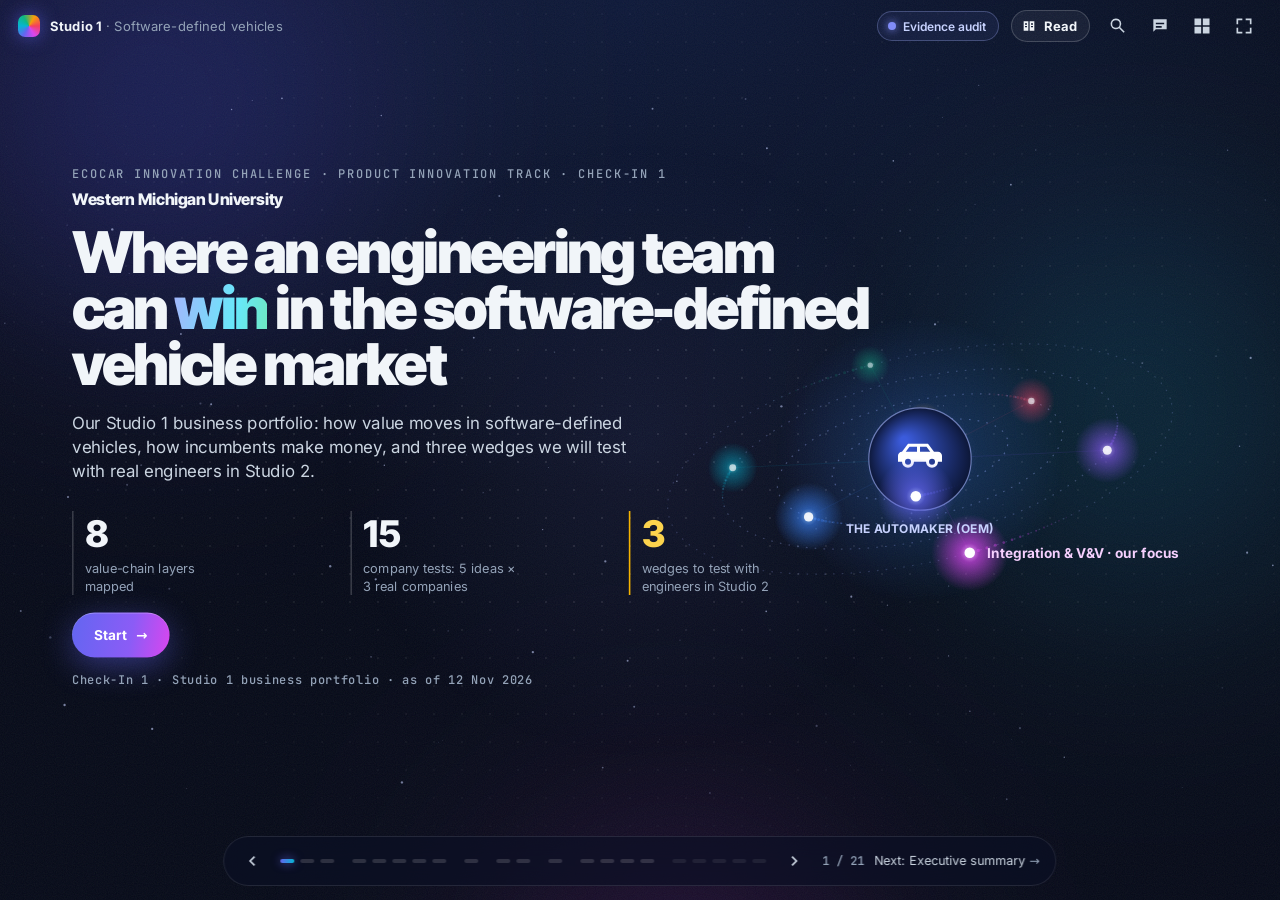
==== commit 127d3c05: "Portfolio v15 preview Merged slides (How we narrowed, Who we will interview), all three wedges on th" ====
--- a/index.html
+++ b/index.html
@@ -3,35 +3,26 @@
 <head>
 <meta charset="utf-8">
 <meta name="viewport" content="width=device-width, initial-scale=1">
-<title>SDV Value Chain Portfolio</title>
-<meta name="description" content="Where an engineering team can win in the software-defined vehicle: an audited, interactive map of the SDV ecosystem and value chain, from eight layers to three candidate wedges, and how our thinking changed along the way.">
+<title>SDV Studio 1 Portfolio</title>
+<meta name="description" content="Where an engineering team can win in the software-defined vehicle market: an audited, interactive map of the SDV ecosystem and value chain, from eight layers to three candidate wedges, and how our thinking changed along the way.">
 <meta name="theme-color" content="#060a18">
 <meta property="og:type" content="website">
-<meta property="og:title" content="Where an engineering team can win in the software-defined vehicle">
+<meta property="og:title" content="Where an engineering team can win in the software-defined vehicle market">
 <meta property="og:description" content="Studio 1 business portfolio: value chain and ecosystem map, 3 business model canvases, 43 audited claims, and 3 candidate wedge hypotheses after testing our first answer against real companies.">
-<meta property="og:image" content="og.png">
+<meta property="og:url" content="https://menukaghalan.github.io/ecocar-pit-portfolio/">
+<meta property="og:image" content="https://menukaghalan.github.io/ecocar-pit-portfolio/og.png">
 <meta property="og:image:width" content="1200">
 <meta property="og:image:height" content="630">
 <meta name="twitter:card" content="summary_large_image">
 <link rel="stylesheet" href="fonts/fonts.css">
-<link rel="stylesheet" href="styles.css">
-<link rel="stylesheet" href="v2.css">
-<link rel="stylesheet" href="v3.css">
-<link rel="stylesheet" href="v6.css">
-<link rel="stylesheet" href="v7.css">
-<link rel="stylesheet" href="v8.css">
-<link rel="stylesheet" href="v9.css">
-<link rel="stylesheet" href="v10.css">
-<link rel="stylesheet" href="v12.css">
-<link rel="stylesheet" href="v13.css">
-  <link rel="stylesheet" href="v14.css">
+<link rel="stylesheet" href="deck.css">
 <link rel="icon" href="data:image/svg+xml,%3Csvg xmlns='http://www.w3.org/2000/svg' viewBox='0 0 24 24'%3E%3Crect width='24' height='24' rx='6' fill='%234338CA'/%3E%3Cpath fill='white' d='M12 3L4 8l8 5 8-5-8-5zm-6.4 8L4 12l8 5 8-5-1.6-1L12 15l-6.4-4zm0 4L4 16l8 5 8-5-1.6-1L12 19l-6.4-4z'/%3E%3C/svg%3E">
 </head>
 <body>
 <noscript>
   <div class="nojs">
     <p class="nojs-k">EcoCAR Innovation Challenge · Product Innovation Track · Western Michigan University · Studio 1 portfolio</p>
-    <h1>Where an engineering team can win in the software-defined vehicle</h1>
+    <h1>Where an engineering team can win in the software-defined vehicle market</h1>
     <p>This portfolio is interactive and needs JavaScript. In short: software-defined vehicles move value from dozens of single-purpose controllers to a few central computers and the software on them, and let automakers keep earning after the sale. The largest pools belong to well-funded incumbents; the opening for an engineering team is the work every OEM must finish before launch, where suppliers are still fragmented.</p>
     <p><b>Three candidate wedges</b> go into customer discovery (B-2.3.4): safety evidence for ML components, what can leave the HIL bench, and scoping re-tests after a perception model is retrained. Our first screen had pointed to HIL, zonal migration and commercial OTA.</p>
     <p>A printable version is in <a href="portfolio.pdf">portfolio.pdf</a>; the evidence audit is in <a href="fact-check-report.html">fact-check-report.html</a>.</p>
@@ -52,7 +43,7 @@
   </button>
   <div class="chrome-right">
     <span class="now" id="nowTitle"></span>
-    <button class="ver" id="verPill" title="Open the evidence audit"><span id="verText">43 claims audited · 13 Oct 2026</span></button>
+    <button class="ver" id="verPill" title="Open the evidence audit"><span id="verText">Evidence audit</span></button>
     <button class="mode-btn" id="btnMode" aria-pressed="false" title="Switch between reading and presentation"><svg viewBox="0 0 24 24" aria-hidden="true"><path d="M4 5h7v14H4zm9 0h7v14h-7zM6 8v2h3V8zm0 4v2h3v-2zm9-4v2h3V8zm0 4v2h3v-2z"/></svg><span id="modeLabel">Read</span></button>
     <button class="icon-btn" id="btnFind" aria-label="Find a company (/)" title="Find a company (/)">
       <svg viewBox="0 0 24 24"><path d="M9.5 3a6.5 6.5 0 0 1 5.2 10.4l5.4 5.4-1.4 1.4-5.4-5.4A6.5 6.5 0 1 1 9.5 3m0 2a4.5 4.5 0 1 0 0 9 4.5 4.5 0 0 0 0-9z"/></svg>
@@ -77,19 +68,17 @@
       <div class="cover-copy">
         <div class="kicker rv" id="coverKicker">EcoCAR Innovation Challenge · Product Innovation Track · Check-In 1</div>
         <div class="team-line rv" id="teamLine" hidden></div>
-        <h1 class="cover-title rv" style="--d:1">Where an engineering team can <span class="grad">win</span> in the software&#8209;defined vehicle</h1>
+        <h1 class="cover-title rv" style="--d:1">Where an engineering team can <span class="grad">win</span> in the software&#8209;defined vehicle market</h1>
         <p class="cover-sub rv" style="--d:2" id="coverSub"></p>
         <div class="cover-stats rv" style="--d:3">
-          <div><b data-count="9">9</b><span>actor groups around the OEM</span></div>
-          <div><b data-count="8">8</b><span>value-chain layers</span></div>
-          <div><b data-count="43" id="coverClaimsN">43</b><span>market claims audited against their sources</span></div>
-          <div class="hl"><b data-count="3">3</b><span>wedges for customer discovery</span></div>
+          <div><b data-count="8">8</b><span>value-chain layers mapped</span></div>
+          <div><b data-count="15">15</b><span>company tests: 5 ideas × 3 real companies</span></div>
+          <div class="hl"><b data-count="3">3</b><span>wedges to test with engineers in Studio 2</span></div>
         </div>
         <div class="cover-cta rv" style="--d:4">
           <button class="cta" data-goid="s-exec">Start <span class="arrow">→</span></button>
-          <button class="cta-ghost" id="btnReadCover"><span class="seal read">≡</span><span><b>Read as a document</b> · works on any screen</span></button>
-        </div>
-        <p class="cover-hint rv" style="--d:5">Use <kbd>←</kbd> <kbd>→</kbd> or the arrows at the bottom. Every slide states its point in its title, so you can read it without us. <span class="asof" id="coverAsOf"></span></p>
+          </div>
+        <p class="cover-hint rv" style="--d:5" id="coverAsOf"></p>
       </div>
     </div>
   </section>
@@ -98,15 +87,13 @@
     <div class="stage ex" id="ex">
       <div class="head">
         <div class="kicker rv">Executive summary</div>
-        <h2 class="title rv" style="--d:1">The opening is the work every OEM must finish before launch</h2>
+        <h2 class="title rv" style="--d:1">Our opening is the evidence work every OEM must finish before launch</h2>
         <p class="sub rv" style="--d:2">Our answer on one page. Every slide after this one is the evidence behind it.</p>
       </div>
       <div class="ex-left rv" style="--d:3">
         <div class="mini-kicker gold">Bottom line</div>
         <p class="ex-bl" id="exBottom"></p>
-        <div class="mini-kicker">How we got here</div>
-        <ol class="ex-path" id="exPath"></ol>
-      </div>
+        </div>
       <div class="ex-right">
         <div class="mini-kicker rv" style="--d:3">Three wedges we will test in Studio 2</div>
         <div class="ex-targets" id="exTargets"></div>
@@ -120,8 +107,8 @@
     <div class="stage">
       <div class="head">
         <div class="kicker rv">Contents</div>
-        <h2 class="title rv" style="--d:1">Five chapters, in the order of the Studio 1 brief</h2>
-        <p class="sub rv" style="--d:2">Each chapter answers one question. Click a slide to jump to it, or press → to go in order.</p>
+        <h2 class="title rv" style="--d:1">Five chapters, one per question in the Studio 1 brief</h2>
+        <p class="sub rv" style="--d:2">Read in order with → or the arrows below. Each slide title states its point.</p>
       </div>
       <div class="mp-grid" id="mpGrid"></div>
       <div class="mp-check rv" style="--d:8" id="mpCheck"></div>
@@ -132,8 +119,8 @@
     <div class="stage">
       <div class="head">
         <div class="kicker rv">Why the market is changing</div>
-        <h2 class="title rv" style="--d:1">Why companies are betting on SDVs</h2>
-        <p class="sub rv" style="--d:2">Software and electronics are growing about 4.5× faster than the vehicle market.</p>
+        <h2 class="title rv" style="--d:1">Software is growing 4.5× faster than the car, and it keeps paying after the sale</h2>
+        <p class="sub rv" style="--d:2">Four reasons automakers are moving to software-defined vehicles (SDVs)</p>
       </div>
 
       <div class="why-hero rv" style="--d:3">
@@ -149,10 +136,6 @@
             <div class="race-lbl"><b>Vehicles overall</b><span>~1%/yr</span></div>
             <div class="race-track"><div class="race-bar" style="--w:22%"></div></div>
           </div>
-        </div>
-        <div class="bottomline">
-          <div class="mini-kicker gold">Bottom line</div>
-          <p>The money is real but concentrated. The openings are in work every OEM must finish before launch, where suppliers are still fragmented: we shortlisted four, then narrowed further against real companies.</p>
         </div>
       </div>
 
@@ -186,8 +169,8 @@
     <div class="stage eco" id="eco">
       <div class="head">
         <div class="kicker rv">Ecosystem diagram</div>
-        <h2 class="title rv" style="--d:1">SDV ecosystem</h2>
-        <p class="sub rv" style="--d:2">The OEM is still the hub, but SDVs add a second revenue loop after the sale</p>
+        <h2 class="title rv" style="--d:1">The automaker stays the hub, but SDVs add a second revenue loop</h2>
+        <p class="sub rv" style="--d:2">Nine groups of companies around the automaker (OEM), and what flows between them</p>
       </div>
       <svg class="eco-svg" id="ecoSvg" viewBox="0 0 1600 900" aria-hidden="true"></svg>
       <div class="eco-html" id="ecoHtml"></div>
@@ -216,7 +199,7 @@
       <div class="head">
         <div class="kicker rv">Value chain · the organizers’ format</div>
         <h2 class="title rv" style="--d:1">All three wedges sit inside the EcoCAR discovery zone</h2>
-        <p class="sub rv" style="--d:2">The organizers’ seven-stage value chain, filled in with our research. The positions we dropped all sat outside the zone.</p>
+        <p class="sub rv" style="--d:2">The organizers’ seven-stage value chain, filled in with our research. Every idea we dropped (zonal, OTA, SBOM) sat outside the zone.</p>
       </div>
       <div class="ch-wrap rv" style="--d:3" id="chBody"></div>
     </div>
@@ -226,8 +209,8 @@
     <div class="stage vc" id="vc">
       <div class="head">
         <div class="kicker rv">Value chain map</div>
-        <h2 class="title rv" style="--d:1">SDV value chain</h2>
-        <p class="sub rv" style="--d:2">Six layers shown where they live in the car, and two that wrap around it</p>
+        <h2 class="title rv" style="--d:1">Value sits in crowded layers; validation is still fragmented</h2>
+        <p class="sub rv" style="--d:2">Our eight layers: six sit where they live in the car, and two wrap around it</p>
       </div>
       <div class="vc-tools rv" style="--d:3">
         <span class="bar-k">Lens</span>
@@ -435,7 +418,7 @@
 
       <div class="col-heads rv" style="--d:3"><span>Who plays · How value is captured</span><span>Open pocket · Competition</span></div>
       <div class="callouts" id="callouts"></div>
-      <div class="foot">Schematic: parts vary by vehicle. ★ where W1 and W2 sit; the Open pockets lens shows them and what we dropped. Ratings and pockets are team hypotheses. <b>Click any layer for its deep dive.</b></div>
+      <div class="foot">Schematic: parts vary by vehicle. Competition ratings and open pockets are team judgements. <b>Click any layer for its deep dive.</b></div>
     </div>
   </section>
 
@@ -443,8 +426,8 @@
     <div class="stage">
       <div class="head">
         <div class="kicker rv">Value capture</div>
-        <h2 class="title rv" style="--d:1">Where the money grows</h2>
-        <p class="sub rv" style="--d:2">The biggest pools are per-vehicle software and compute, in crowded layers; recurring services are smaller but growing</p>
+        <h2 class="title rv" style="--d:1">The biggest pools are crowded; validation is the fastest-growing segment</h2>
+        <p class="sub rv" style="--d:2">McKinsey’s largest growth pools all sit in layers we rate crowded. Our wedges sit in its fastest-growing segment.</p>
       </div>
       <div class="chart-card rv" style="--d:3">
         <div class="chart-head">
@@ -462,23 +445,7 @@
         <p class="chart-note" id="chartNote"></p>
       </div>
       <div class="capture">
-        <div class="cap-card rv" style="--d:4">
-          <div class="cap-ico" data-icon="trend"></div>
-          <div class="mini-kicker" style="color:var(--Lsix-l)">Every month</div>
-          <h3>Upper layers: telematics, data &amp; cloud</h3>
-          <p>Subscriptions and ARR, still growing: GM guides OnStar to ~$3.1B in 2026, +15%<sup class="cite" data-s="gm-q1"></sup>; Samsara’s ARR is up 30% a year<sup class="cite" data-s="samsara"></sup>.</p>
-        </div>
-        <div class="cap-card rv" style="--d:5">
-          <div class="cap-ico" data-icon="chip"></div>
-          <div class="mini-kicker" style="color:var(--Lone-l)">Once per vehicle</div>
-          <h3>Lower layers: compute &amp; platforms</h3>
-          <p>Chip prices and platform-life royalties, locked in by multi-year design wins.</p>
-        </div>
-        <div class="cap-card hl rv" style="--d:6">
-          <div class="cap-big"><span data-count="11.4" data-dec="1" data-suffix="%">11.4%</span><small>/yr</small></div>
-          <h3>Integration and V&amp;V services are the fastest-growing slice of auto software spend<sup class="cite" data-s="mck"></sup></h3>
-          <p>A different McKinsey cut from the bars: it splits spend by activity, not domain. All three of our wedges are validation work, in this slice.</p>
-        </div>
+        <div class="cap-card hl rv" style="--d:5" id="growCallout"></div>
       </div>
     </div>
   </section>
@@ -487,20 +454,114 @@
     <div class="stage bm" id="bm">
       <div class="head">
         <div class="kicker rv">Business model canvases</div>
-        <h2 class="title rv" style="--d:1">How three incumbents make money</h2>
-        <p class="sub rv" style="--d:2">Three companies at different stages of the value chain, and what each one taught us about where a student team could fit</p>
+        <h2 class="title rv" style="--d:1">Three incumbents, three lessons on where a student team can fit</h2>
+        <p class="sub rv" style="--d:2">How dSPACE, Applied Intuition and Mobileye make money, at three different stages of the chain</p>
       </div>
       <div class="bm-grid" id="bmGrid"></div>
       <div class="foot bm-foot" id="bmFoot"></div>
     </div>
   </section>
 
-  <section class="slide" data-ch="fit" data-title="Round 1 shortlist" id="s-ws">
+
+  <section class="slide" data-ch="fit" data-title="How we narrowed" id="s-evolve">
+    <div class="stage ev" id="ev">
+      <div class="head">
+        <div class="kicker rv">How we narrowed</div>
+        <h2 class="title rv" style="--d:1">Real companies left two of our ideas standing; W3 came after</h2>
+        <p class="sub rv" style="--d:2">Round 1 (5 Oct) on the left; where each idea ended up after the company screen (26 Oct) on the right</p>
+      </div>
+      <button class="tog ev-walk rv" style="--d:2" id="evWalk" type="button">Walk through it</button>
+      <ol class="ev-time rv" style="--d:3" id="evTime" aria-label="Timeline"></ol>
+      <div class="ev-trace rv" style="--d:3" id="evTrace">
+        <div class="ev-colh l"><b>Round 1 · 5 Oct</b><span>market × team fit</span></div>
+        <div class="ev-colh r"><b>After Round 2 · 26 Oct</b><span>tested against real companies</span></div>
+        <svg class="ev-lines" id="evLines" viewBox="0 0 900 420" aria-hidden="true"></svg>
+        <div class="ev-from" id="evFrom" role="listbox" aria-label="Positions at Round 1"></div>
+        <div class="ev-to" id="evTo"></div>
+      </div>
+      <article class="ev-story rv" style="--d:4" id="evStory" aria-live="polite"></article>
+      <section class="ev-bottom rv" style="--d:5"><h4>Why the answer changed</h4><div id="evWhy"></div></section>
+    </div>
+  </section>
+
+  <section class="slide" data-ch="fit" data-title="Company screen" id="s-round2">
+    <div class="stage r2" id="r2">
+      <div class="head">
+        <div class="kicker rv"><span class="rtag live">Round 2 · 26 Oct</span> Feasibility against real companies</div>
+        <h2 class="title rv" style="--d:1">Tested against real companies, 3 of 15 company tests pass</h2>
+        <p class="sub rv" style="--d:2">Five ideas scored against each of three companies. Three tests pass, two of them with conditions.</p>
+      </div>
+      <div class="r2-matrix rv" style="--d:3" id="r2Matrix"></div>
+      <aside class="r2-panel rv" style="--d:4" id="r2Panel" aria-live="polite"></aside>
+      <div class="foot r2-foot" id="r2Foot"></div>
+    </div>
+  </section>
+
+
+  <section class="slide" data-ch="wedges" data-title="Wedge hypotheses" id="s-wedges">
+    <div class="stage wedge-stage">
+      <div class="head">
+        <div class="kicker rv">Candidate wedge hypotheses</div>
+        <h2 class="title rv" style="--d:1">Three wedges, each with a test that could kill it; W2 is weakest</h2>
+        <p class="sub rv" style="--d:2" id="wdSub">Who has the problem, what we would offer, and the result that would make us drop each one</p>
+      </div>
+      <div class="wd-rail rv" style="--d:3" role="tablist" aria-label="Wedge hypotheses" aria-orientation="vertical" id="wdTabs"></div>
+      <div class="wd-panel rv" style="--d:4" role="tabpanel" id="wdPanel" tabindex="0"></div>
+    </div>
+  </section>
+
+  <section class="slide" data-ch="next" data-title="Who we will interview" id="s-pipeline">
+    <div class="stage">
+      <div class="head">
+        <div class="kicker rv">Personas and outreach</div>
+        <h2 class="title rv" style="--d:1">Seven personas to interview first, four reachable without a sponsor</h2>
+        <p class="sub rv" style="--d:2">Each card is a persona, a fictional archetype of a real job, in the order we will contact them</p>
+      </div>
+      <div class="x-panel pl-panel rv" style="--d:3" id="plBody"></div>
+    </div>
+  </section>
+
+  <section class="slide" data-ch="next" data-title="Innovation in society" id="s-society">
+    <div class="stage">
+      <div class="head">
+        <div class="kicker rv">Innovation in society</div>
+        <h2 class="title rv" style="--d:1">What could go wrong for people, and what we do about it</h2>
+        <p class="sub rv" style="--d:2">Safety, security, privacy, fairness and environment, across all three wedges</p>
+      </div>
+      <div class="so-grid" id="soBody"></div>
+    </div>
+  </section>
+
+  <section class="slide" data-ch="next" data-title="Risks & gaps" id="s-gaps">
+    <div class="stage">
+      <div class="head">
+        <div class="kicker rv">Risks and gaps</div>
+        <h2 class="title rv" style="--d:1">Four risks could each end a wedge; each has an action and a date</h2>
+        <p class="sub rv" style="--d:2">Below: what we finished since 10 Nov, and the smaller gaps we are closing</p>
+      </div>
+      <div class="rg-cards" id="riskCards"></div>
+      <div class="rg-more rv" style="--d:7" id="gpBody"></div>
+    </div>
+  </section>
+
+  <section class="slide" data-ch="next" data-title="Questions for you" id="s-asks">
+    <div class="stage">
+      <div class="head">
+        <div class="kicker rv">Questions for reviewers</div>
+        <h2 class="title rv" style="--d:1">Where your advice would change what we do next</h2>
+        <p class="sub rv" style="--d:2">Check-In is a coaching session. These are the five questions we most want help with.</p>
+      </div>
+      <ol class="ask-list" id="askList"></ol>
+      <div class="ask-end rv" style="--d:9" id="askEnd"></div>
+    </div>
+  </section>
+
+  <section class="slide" data-ch="appx" data-title="Round 1 map" id="s-ws">
     <div class="stage ws" id="ws">
       <div class="head">
         <div class="kicker rv"><span class="rtag">Round 1 · 5 Oct</span> Our first shortlist</div>
-        <h2 class="title rv" style="--d:1">Round 1 picked four pockets. One survived, narrowed</h2>
-        <p class="sub rv" style="--d:2">Shortlisted on 5 Oct from the critical-and-fragmented corner. Each dot and card now shows what happened next.</p>
+        <h2 class="title rv" style="--d:1">Round 1 shortlisted four pockets; one survived, narrowed</h2>
+        <p class="sub rv" style="--d:2">Shortlisted on 5 Oct from the critical-and-fragmented corner. Scoring kept three as targets and cut SBOM.</p>
       </div>
       <div class="matrix rv" style="--d:2" id="matrix">
         <div class="q q-ws"><div class="q-t"><span data-icon="lightbulb"></span>Engineering whitespace</div><div class="q-s">critical and fragmented: the best first wedges</div></div>
@@ -516,113 +577,7 @@
         <div class="cands-k rv" style="--d:3">★ The four Round 1 picks <span>→ and what happened to each</span></div>
         <div id="cands"></div>
       </div>
-      <div class="foot">Placements are team judgements, not measurements. Public sources only. Our first wedge, W1, grew from a pocket that was not on this shortlist; the next two slides show why. <button type="button" class="ws-more" data-goid="s-funnel">How we scored all seven pockets →</button></div>
-    </div>
-  </section>
-
-  <section class="slide" data-ch="fit" data-title="Company screen" id="s-round2">
-    <div class="stage r2" id="r2">
-      <div class="head">
-        <div class="kicker rv"><span class="rtag live">Round 2 · 26 Oct</span> Feasibility against real companies</div>
-        <h2 class="title rv" style="--d:1">Tested against real companies, 3 of 15 pairs pass</h2>
-        <p class="sub rv" style="--d:2">Our Round 1 ideas scored with each incumbent. Three pairs pass, two of them with conditions. Click a score to see why.</p>
-      </div>
-      <div class="r2-matrix rv" style="--d:3" id="r2Matrix"></div>
-      <aside class="r2-panel rv" style="--d:4" id="r2Panel" aria-live="polite"></aside>
-      <div class="foot r2-foot" id="r2Foot"></div>
-    </div>
-  </section>
-
-  <section class="slide" data-ch="fit" data-title="How our thinking changed" id="s-evolve">
-    <div class="stage ev" id="ev">
-      <div class="head">
-        <div class="kicker rv">How our thinking changed</div>
-        <h2 class="title rv" style="--d:1">New evidence changed our answer</h2>
-        <p class="sub rv" style="--d:2">Round 1 on the left, where each position ended up on the right. Hover or click a row to see what we learned.</p>
-      </div>
-      <button class="tog ev-walk rv" style="--d:2" id="evWalk" type="button">Walk through it</button>
-      <ol class="ev-time rv" style="--d:3" id="evTime" aria-label="Timeline"></ol>
-      <div class="ev-trace rv" style="--d:3" id="evTrace">
-        <div class="ev-colh l"><b>Round 1 · 5 Oct</b><span>market × team fit</span></div>
-        <div class="ev-colh r"><b>After Round 2 · 26 Oct</b><span>tested against real companies</span></div>
-        <svg class="ev-lines" id="evLines" viewBox="0 0 900 420" aria-hidden="true"></svg>
-        <div class="ev-from" id="evFrom" role="listbox" aria-label="Positions at Round 1"></div>
-        <div class="ev-to" id="evTo"></div>
-      </div>
-      <article class="ev-story rv" style="--d:4" id="evStory" aria-live="polite"></article>
-      <section class="ev-bottom rv" style="--d:5"><h4>Why the answer changed</h4><div id="evWhy"></div></section>
-    </div>
-  </section>
-
-  <section class="slide" data-ch="fit" data-title="Engineering personas" id="s-people">
-    <div class="stage pe" id="pe">
-      <div class="head">
-        <div class="kicker rv">Engineering personas</div>
-        <h2 class="title rv" style="--d:1">Six people we must convince</h2>
-        <p class="sub rv" style="--d:2">Fictional archetypes of the engineers behind our wedges. Click a card for the full persona.</p>
-      </div>
-      <div class="pe-legend rv" style="--d:2" id="peLegend"></div>
-      <div class="pe-grid" id="peGrid"></div>
-      <div class="pe-ins rv" style="--d:8" id="peIns"></div>
-      <div class="foot pe-foot">Every persona is a fictional archetype built from public job postings, and every quote is imagined. Pains and motivations are hypotheses for Studio 2 interviews.</div>
-    </div>
-  </section>
-
-  <section class="slide" data-ch="wedges" data-title="Wedge hypotheses" id="s-wedges">
-    <div class="stage wedge-stage">
-      <div class="head">
-        <div class="kicker rv">Candidate wedge hypotheses</div>
-        <h2 class="title rv" style="--d:1">Three wedges, each with a test that could kill it</h2>
-        <p class="sub rv" style="--d:2">Pick a wedge on the left. Each opens on its problem, who has it, what we would offer, and the test that could kill it.</p>
-      </div>
-      <div class="wd-rail rv" style="--d:3" role="tablist" aria-label="Wedge hypotheses" aria-orientation="vertical" id="wdTabs"></div>
-      <div class="wd-panel rv" style="--d:4" role="tabpanel" id="wdPanel" tabindex="0"></div>
-    </div>
-  </section>
-
-  <section class="slide" data-ch="next" data-title="Outreach plan" id="s-pipeline">
-    <div class="stage">
-      <div class="head">
-        <div class="kicker rv">Outreach pipeline · Check-In B-1.3.3</div>
-        <h2 class="title rv" style="--d:1">Who we will interview first, and how we reach them</h2>
-        <p class="sub rv" style="--d:2">Each card is one of our personas, in the order we will contact them. Names stay in our private tracker.</p>
-      </div>
-      <div class="x-panel pl-panel rv" style="--d:3" id="plBody"></div>
-    </div>
-  </section>
-
-  <section class="slide" data-ch="next" data-title="Innovation in society" id="s-society">
-    <div class="stage">
-      <div class="head">
-        <div class="kicker rv">Innovation in society</div>
-        <h2 class="title rv" style="--d:1">What could go wrong for people, and what we do about it</h2>
-        <p class="sub rv" style="--d:2">Safety, security, privacy, fairness and environment, across all three wedges</p>
-      </div>
-      <div class="so-grid" id="soBody"></div>
-    </div>
-  </section>
-
-  <section class="slide" data-ch="next" data-title="Risks & gaps" id="s-gaps">
-    <div class="stage">
-      <div class="head">
-        <div class="kicker rv">Our gaps</div>
-        <h2 class="title rv" style="--d:1">What could prove us wrong, and what we do about it</h2>
-        <p class="sub rv" style="--d:2">Four risks could each end a wedge. Each one has an action and a date.</p>
-      </div>
-      <div class="rg-cards" id="riskCards"></div>
-      <div class="rg-more rv" style="--d:7" id="gpBody"></div>
-    </div>
-  </section>
-
-  <section class="slide" data-ch="next" data-title="Questions for you" id="s-asks">
-    <div class="stage">
-      <div class="head">
-        <div class="kicker rv">Questions for reviewers</div>
-        <h2 class="title rv" style="--d:1">Where your advice would change what we do next</h2>
-        <p class="sub rv" style="--d:2">Check-In is a coaching session. These are the five questions we most want help with.</p>
-      </div>
-      <ol class="ask-list" id="askList"></ol>
-      <div class="ask-end rv" style="--d:9" id="askEnd"></div>
+      <div class="foot">Placements are team judgements, not measurements. The shortlist came from this map, before scoring; scoring later ranked validation evidence #4, and W1 grew from it. <button type="button" class="ws-more" data-goid="s-funnel">How we scored all seven pockets →</button></div>
     </div>
   </section>
 
@@ -630,7 +585,7 @@
     <div class="stage fu" id="fu">
       <div class="head">
         <div class="kicker rv"><span class="rtag">Round 1 · 5 Oct</span> How Round 1 was scored</div>
-        <h2 class="title rv" style="--d:1">From seven open pockets to three targets</h2>
+        <h2 class="title rv" style="--d:1">Seven pockets re-scored; the same three targets lead</h2>
         <p class="sub rv" style="--d:2">We re-scored all seven pockets, not just the four we shortlisted, so the shortlist could be overturned. Drag the weights to stress-test the ranking.</p>
       </div>
       <ol class="funnel rv" style="--d:3" id="funnel" aria-label="Research funnel"></ol>
@@ -650,12 +605,12 @@
     <div class="stage do" id="do">
       <div class="head">
         <div class="kicker rv">Company-screen dossiers</div>
-        <h2 class="title rv" style="--d:1">Where W1 and W2 came from</h2>
+        <h2 class="title rv" style="--d:1">Where W1 and W2 came from, and what today’s tools miss</h2>
         <p class="sub rv" style="--d:2">The detailed case for W1 and W2 from the company screen, plus the earlier targets we dropped, kept on the record</p>
       </div>
       <div class="do-rail rv" style="--d:3">
         <div class="do-tabs" role="tablist" aria-label="Candidates and earlier targets" aria-orientation="vertical" id="doTabs"></div>
-        <p class="do-rail-note">No position can reach High confidence before the Studio 1 interviews. Earlier targets keep their Round 1 dossiers. W3 was added after the screen; its card is on the Wedge hypotheses slide.</p>
+        <p class="do-rail-note">Confidence: 1 bar = Low, 3 = High. Nothing can be above Low until Studio 2 interviews. W3 was added after the screen; it is on the Wedge hypotheses slide.</p>
       </div>
       <div class="do-panel rv" style="--d:4" role="tabpanel" id="doPanel">
         <div class="dp-head" id="dpHead"></div>
@@ -672,11 +627,22 @@
     </div>
   </section>
 
+  <section class="slide" data-ch="appx" data-title="Value chain crosswalk" id="s-chainx">
+    <div class="stage">
+      <div class="head">
+        <div class="kicker rv">Value chain crosswalk</div>
+        <h2 class="title rv" style="--d:1">The organizers’ seven stages in full, mapped to our eight layers</h2>
+        <p class="sub rv" style="--d:2">All six rows of the organizers’ format. L01–L08 are the layers on our value chain map.</p>
+      </div>
+      <div class="ch-wrap rv" style="--d:3" id="chxBody"></div>
+    </div>
+  </section>
+
   <section class="slide" data-ch="appx" data-title="Evidence audit" id="s-fc">
     <div class="stage fc" id="fc">
       <div class="head">
         <div class="kicker rv">Evidence audit</div>
-        <h2 class="title rv" style="--d:1">Every material claim, audited and classified</h2>
+        <h2 class="title rv" style="--d:1">43 market claims, each checked against its source</h2>
         <p class="sub rv" style="--d:2" id="fcSub"></p>
       </div>
       <aside class="fc-side rv" style="--d:3">
@@ -686,19 +652,13 @@
         <div class="fc-filters" id="fcFilters"></div>
         <div class="fc-links">
           <a href="fact-check-report.html" target="_blank" rel="noopener">Full audit report ↗</a>
-          <a href="../interactive-v6/index.html">v6 ↗</a>
-          <a href="../interactive-v5/index.html">v5 ↗</a>
-          <a href="../interactive-v4/index.html">v4 ↗</a>
-          <a href="../interactive-v3/index.html">v3 ↗</a>
-          <a href="../interactive-v2/index.html">v2 ↗</a>
-          <a href="../interactive/index.html">v1 ↗</a>
         </div>
       </aside>
       <div class="fc-main rv" style="--d:4">
         <div class="fc-tabs seg-ctl sm" id="fcTabs" role="tablist">
           <button data-tab="claims" class="on" role="tab" id="tab-claims" aria-controls="fcList">Claims</button>
           <button data-tab="sources" role="tab" id="tab-sources" aria-controls="fcList">Sources</button>
-          <button data-tab="open" role="tab" id="tab-open" aria-controls="fcList">To confirm</button>
+          <button data-tab="open" role="tab" id="tab-open" aria-controls="fcList">Hand checks</button>
           <button data-tab="glossary" role="tab" id="tab-glossary" aria-controls="fcList">Glossary</button>
           <i class="seg-thumb"></i>
         </div>
@@ -725,7 +685,6 @@
   <div class="menu-inner">
     <div class="menu-k">All slides</div>
     <ol id="menuList"></ol>
-    <div class="menu-ver">Versions: <b>v13</b> (this) · <a href="../interactive-v6/index.html">v6 ↗</a> · <a href="../interactive-v5/index.html">v5 ↗</a> · <a href="../interactive-v4/index.html">v4 ↗</a> · <a href="../interactive-v3/index.html">v3 ↗</a> · <a href="../interactive-v2/index.html">v2 ↗</a> · <a href="../interactive/index.html">v1 ↗</a></div>
   </div>
 </div>
 
--- a/deck.css
+++ b/deck.css
@@ -0,0 +1,3016 @@
+/* ===================================================================== */
+/* from styles.css (merged into deck.css in v15; original order kept)            */
+/* ===================================================================== */
+/* =====================================================================
+   SDV interactive deck: styles
+   Every slide is a fixed 1600 x 900 stage, scaled to fit the window,
+   so the layout reads like a slide on any screen.
+   ===================================================================== */
+
+:root {
+  --bg: #060a18;
+  --bg2: #0a1330;
+  --ink: #f1f5f9;
+  --body: #cbd5e1;
+  --muted: #94a3b8;
+  --faint: #64748b;
+  --line: rgba(255, 255, 255, .10);
+  --line2: rgba(255, 255, 255, .18);
+  --glass: rgba(255, 255, 255, .055);
+  --glass2: rgba(255, 255, 255, .09);
+  --panel: rgba(12, 18, 42, .78);
+  --gold: #f5b301;
+  --gold-l: #fcd34d;
+  --money: #4ade80;
+  --data: #a78bfa;
+  --shift: #f97316;
+  --goods: #8091ab;
+
+  --Lone-s: #4338CA;  --Lone-m: #6366F1;  --Lone-l: #A5B4FC;
+  --Ltwo-s: #1D4ED8;  --Ltwo-m: #3B82F6;  --Ltwo-l: #93C5FD;
+  --Lthree-s: #0E7490; --Lthree-m: #06B6D4; --Lthree-l: #67E8F9;
+  --Lfour-s: #047857; --Lfour-m: #10B981; --Lfour-l: #6EE7B7;
+  --Lfive-s: #B45309; --Lfive-m: #F59E0B; --Lfive-l: #FCD34D;
+  --Lsix-s: #BE123C;  --Lsix-m: #F43F5E;  --Lsix-l: #FDA4AF;
+  --Lcyber-s: #6D28D9; --Lcyber-m: #8B5CF6; --Lcyber-l: #C4B5FD;
+  --Lvv-s: #A21CAF;   --Lvv-m: #D946EF;   --Lvv-l: #F0ABFC;
+  --Lslate-s: #334155; --Lslate-m: #64748B; --Lslate-l: #CBD5E1;
+
+  --display: 'Inter Tight', 'Inter', system-ui, sans-serif;
+  --sans: 'Inter', system-ui, -apple-system, 'Segoe UI', sans-serif;
+  --mono: 'JetBrains Mono', ui-monospace, monospace;
+  --ease: cubic-bezier(.2, .8, .2, 1);
+  --spring: cubic-bezier(.34, 1.4, .64, 1);
+
+  --s: 1; --cx: 50vw; --cy: 50vh;
+  --mx: 50vw; --my: 50vh;
+  color-scheme: dark;
+}
+
+* { box-sizing: border-box; }
+html, body { margin: 0; height: 100%; overflow: hidden; }
+body {
+  background: var(--bg);
+  color: var(--ink);
+  font-family: var(--sans);
+  -webkit-font-smoothing: antialiased;
+  user-select: none;
+}
+button { font: inherit; color: inherit; background: none; border: 0; cursor: pointer; padding: 0; }
+button:focus-visible, [tabindex]:focus-visible { outline: 2px solid var(--gold-l); outline-offset: 3px; }
+b { font-weight: 700; color: var(--ink); }
+
+/* ------------------------------------------------------------------ BACKGROUND */
+.bg { position: fixed; inset: 0; overflow: hidden; z-index: 0;
+  background: radial-gradient(120% 90% at 50% 0%, #0d1838 0%, var(--bg) 60%); }
+.aurora { position: absolute; border-radius: 50%; filter: blur(90px); opacity: .45; mix-blend-mode: screen; will-change: transform; }
+.a1 { width: 60vw; height: 60vw; left: -18vw; top: -22vw; background: radial-gradient(circle, #3730a3 0%, transparent 65%); animation: drift1 26s ease-in-out infinite alternate; }
+.a2 { width: 50vw; height: 50vw; right: -14vw; top: 10vh; background: radial-gradient(circle, #0e7490 0%, transparent 65%); animation: drift2 32s ease-in-out infinite alternate; opacity: .35; }
+.a3 { width: 46vw; height: 46vw; left: 30vw; bottom: -30vw; background: radial-gradient(circle, #86198f 0%, transparent 65%); animation: drift3 28s ease-in-out infinite alternate; opacity: .3; }
+@keyframes drift1 { to { transform: translate(14vw, 10vh) scale(1.15); } }
+@keyframes drift2 { to { transform: translate(-12vw, 14vh) scale(.9); } }
+@keyframes drift3 { to { transform: translate(-10vw, -12vh) scale(1.2); } }
+.grid { position: absolute; inset: 0;
+  background-image: radial-gradient(rgba(255,255,255,.10) 1px, transparent 1px);
+  background-size: 28px 28px;
+  mask-image: radial-gradient(ellipse 80% 70% at 50% 45%, #000 20%, transparent 80%);
+  -webkit-mask-image: radial-gradient(ellipse 80% 70% at 50% 45%, #000 20%, transparent 80%); }
+.grain { position: absolute; inset: -50%; opacity: .07; pointer-events: none;
+  background-image: url("data:image/svg+xml,%3Csvg xmlns='http://www.w3.org/2000/svg' width='160' height='160'%3E%3Cfilter id='n'%3E%3CfeTurbulence type='fractalNoise' baseFrequency='.9' numOctaves='2' stitchTiles='stitch'/%3E%3C/filter%3E%3Crect width='100%25' height='100%25' filter='url(%23n)'/%3E%3C/svg%3E"); }
+.spot { position: fixed; inset: 0; pointer-events: none; z-index: 1;
+  background: radial-gradient(520px circle at var(--mx) var(--my), rgba(129, 140, 248, .09), transparent 60%); }
+
+/* ------------------------------------------------------------------ CHROME */
+.chrome-top { position: fixed; top: 0; left: 0; right: 0; height: 52px; z-index: 30;
+  display: flex; align-items: center; justify-content: space-between; padding: 0 18px; }
+.brand { display: flex; align-items: center; gap: 10px; font-size: 13px; color: var(--muted); letter-spacing: .01em; }
+.brand b { color: var(--ink); }
+.brand-mark { width: 22px; height: 22px; border-radius: 7px;
+  background: conic-gradient(from 210deg, var(--Lone-m), var(--Lthree-m), var(--Lfour-m), var(--Lfive-m), var(--Lsix-m), var(--Lvv-m), var(--Lone-m));
+  box-shadow: 0 0 18px rgba(99,102,241,.6); animation: spin 14s linear infinite; }
+.chrome-right { display: flex; align-items: center; gap: 6px; }
+.now { font-size: 12px; font-family: var(--mono); color: var(--faint); margin-right: 8px; text-transform: uppercase; letter-spacing: .08em; }
+.icon-btn { width: 36px; height: 36px; border-radius: 10px; display: grid; place-items: center; color: var(--body);
+  transition: background .2s, color .2s, transform .2s var(--spring); }
+.icon-btn:hover { background: var(--glass2); color: var(--ink); }
+.icon-btn:active { transform: scale(.92); }
+.icon-btn svg { width: 20px; height: 20px; fill: currentColor; }
+
+.dock { position: fixed; bottom: 14px; left: 50%; transform: translateX(-50%); z-index: 30;
+  display: flex; align-items: center; gap: 10px; padding: 6px 10px; border-radius: 999px;
+  background: rgba(10, 16, 38, .6); border: 1px solid var(--line); backdrop-filter: blur(14px); -webkit-backdrop-filter: blur(14px); }
+.segs { display: flex; gap: 6px; }
+.seg { position: relative; width: 44px; height: 18px; display: grid; align-items: center; }
+.seg::before { content: ''; height: 4px; border-radius: 4px; background: rgba(255,255,255,.14); transition: background .3s; }
+.seg::after { content: ''; position: absolute; left: 0; top: 7px; height: 4px; border-radius: 4px; width: 0;
+  background: linear-gradient(90deg, var(--Lone-m), var(--Lthree-m)); transition: width .6s var(--ease); }
+.seg.done::after { width: 100%; opacity: .55; }
+.seg.cur::after { width: 100%; box-shadow: 0 0 10px rgba(99,102,241,.8); }
+.seg:hover::before { background: rgba(255,255,255,.3); }
+.seg span { position: absolute; bottom: 26px; left: 50%; transform: translateX(-50%) translateY(4px); white-space: nowrap;
+  font-size: 12px; padding: 5px 9px; border-radius: 8px; background: var(--panel); border: 1px solid var(--line);
+  opacity: 0; pointer-events: none; transition: .2s var(--ease); }
+.seg:hover span { opacity: 1; transform: translateX(-50%); }
+.count { font-family: var(--mono); font-size: 12px; color: var(--muted); min-width: 40px; text-align: right; padding-right: 6px; }
+
+/* ------------------------------------------------------------------ DECK + STAGE */
+#deck { position: fixed; inset: 0; z-index: 2; }
+.slide { position: absolute; inset: 0; visibility: hidden; opacity: 0; pointer-events: none;
+  transition: opacity .6s var(--ease), translate .8s var(--ease), visibility 0s .8s; translate: 60px 0; }
+.slide.back { translate: -60px 0; }
+.slide.is-active { visibility: visible; opacity: 1; pointer-events: auto; translate: 0 0;
+  transition: opacity .7s var(--ease), translate .9s var(--ease), visibility 0s; }
+.stage { position: absolute; width: 1600px; height: 900px; left: var(--cx); top: var(--cy);
+  transform: translate(-50%, -50%) scale(var(--s)); transform-origin: 50% 50%; }
+
+/* staggered reveal: --d is the step index. Keyframes with backwards fill, so
+   hover/dim transitions on the same elements are never delayed or overridden. */
+.is-active .rv { animation: rvIn .9s var(--ease) backwards; animation-delay: calc(var(--d, 0) * 90ms + 180ms); }
+@keyframes rvIn { from { opacity: 0; translate: 0 22px; filter: blur(5px); } }
+@keyframes slideIn { from { opacity: 0; translate: 40px 0; } }
+@keyframes popIn { from { opacity: 0; scale: .3; } }
+
+/* ------------------------------------------------------------------ TYPE */
+.head { position: absolute; left: 60px; top: 34px; max-width: 1100px; }
+.kicker { font-family: var(--mono); font-size: 13px; letter-spacing: .14em; text-transform: uppercase; color: var(--muted); font-weight: 500; }
+.title { font-family: var(--display); font-size: 58px; line-height: 1; letter-spacing: -.03em; font-weight: 800; margin: 12px 0 10px; }
+.sub { font-size: 21px; color: var(--Ltwo-l); margin: 0; font-weight: 400; letter-spacing: -.005em; }
+.mini-kicker { font-family: var(--mono); font-size: 12px; letter-spacing: .14em; text-transform: uppercase; color: var(--muted); font-weight: 700; }
+.mini-kicker.gold { color: var(--gold-l); }
+.foot { position: absolute; left: 60px; right: 60px; bottom: 74px; font-size: 12.5px; color: var(--faint); line-height: 1.5; }
+.foot b { color: var(--body); }
+kbd { font-family: var(--mono); font-size: 12px; padding: 3px 7px; border-radius: 6px; border: 1px solid var(--line2);
+  background: var(--glass); color: var(--body); margin-right: 3px; }
+
+/* logo chips */
+.chips { display: flex; flex-wrap: wrap; gap: 6px; align-items: center; }
+.chip { height: 28px; padding: 0 9px; border-radius: 8px; background: #fff; display: inline-flex; align-items: center; gap: 6px;
+  color: #0f172a; font-weight: 600; font-size: 13px; white-space: nowrap; box-shadow: 0 1px 0 rgba(0,0,0,.2), 0 4px 14px rgba(0,0,0,.25);
+  transition: transform .25s var(--spring); }
+.chip img { display: block; width: auto; }
+.chip.txt { font-weight: 700; letter-spacing: -.01em; }
+.chip.muted { background: rgba(255,255,255,.08); color: var(--body); font-style: italic; font-weight: 500; box-shadow: none; border: 1px dashed var(--line2); }
+.chips.lg .chip { height: 38px; padding: 0 12px; border-radius: 10px; font-size: 15px; }
+
+.ico { display: inline-block; width: 1em; height: 1em; }
+.ico svg, [data-icon] svg { width: 100%; height: 100%; fill: currentColor; display: block; }
+
+/* competition meter */
+.meter { display: inline-flex; align-items: center; gap: 4px; font-size: 12px; font-weight: 800; letter-spacing: .06em; }
+.meter i { width: 20px; height: 7px; border-radius: 3px; background: currentColor; opacity: .25; }
+.meter i.on { opacity: 1; }
+.meter span { margin-left: 6px; }
+
+/* open-pocket pill */
+.pocket { display: inline-flex; align-items: center; gap: 6px; padding: 5px 12px; border-radius: 999px;
+  background: rgba(252, 211, 77, .14); color: var(--gold-l); font-weight: 700; font-size: 14px; border: 1px solid rgba(252,211,77,.25); white-space: nowrap; }
+.pocket.star { background: linear-gradient(90deg, rgba(245,179,1,.28), rgba(245,179,1,.14)); border-color: rgba(252,211,77,.55);
+  box-shadow: 0 0 24px rgba(245,179,1,.18); }
+.pocket.star::before { content: '★'; color: var(--gold); font-size: 16px; filter: drop-shadow(0 0 6px rgba(245,179,1,.8)); }
+.pocket.none { background: rgba(255,255,255,.06); color: var(--muted); border-color: var(--line); font-weight: 600; }
+
+/* ------------------------------------------------------------------ TOGGLES */
+.tog { white-space: nowrap; display: inline-flex; align-items: center; gap: 8px; height: 36px; padding: 0 14px; border-radius: 999px;
+  border: 1px solid var(--line2); color: var(--muted); font-size: 13.5px; font-weight: 600; background: rgba(255,255,255,.03);
+  transition: all .25s var(--ease); }
+.tog:hover { color: var(--ink); border-color: rgba(255,255,255,.35); }
+.tog.on { color: var(--ink); background: rgba(255,255,255,.1); border-color: rgba(255,255,255,.4); }
+.tog svg { width: 16px; height: 16px; fill: none; stroke: currentColor; stroke-width: 2; stroke-linejoin: round; }
+.star-i { color: var(--gold); }
+
+/* ------------------------------------------------------------------ 0 COVER */
+.cover-canvas { position: absolute; inset: 0; width: 1600px; height: 900px; }
+.cover-copy { position: absolute; left: 90px; top: 150px; width: 820px; }
+.cover-title { font-family: var(--display); font-weight: 900; font-size: 80px; line-height: .95; letter-spacing: -.045em; margin: 22px 0 26px; }
+.grad { background: linear-gradient(100deg, #a5b4fc 0%, #67e8f9 35%, #6ee7b7 55%, #fcd34d 75%, #f0abfc 100%);
+  background-size: 200% 100%; -webkit-background-clip: text; background-clip: text; color: transparent; animation: sheen 8s ease-in-out infinite alternate; }
+@keyframes sheen { to { background-position: 100% 0; } }
+.cover-sub { font-size: 23px; line-height: 1.45; color: var(--body); margin: 0 0 40px; max-width: 640px; }
+.cover-stats { display: grid; grid-template-columns: repeat(4, auto); gap: 34px; margin-bottom: 44px; }
+.cover-stats div { display: flex; flex-direction: column; gap: 6px; border-left: 2px solid var(--line2); padding-left: 14px; }
+.cover-stats b { font-family: var(--display); font-size: 38px; font-weight: 800; letter-spacing: -.02em; }
+.cover-stats span { font-size: 13px; color: var(--muted); max-width: 140px; line-height: 1.35; }
+.cta { display: inline-flex; align-items: center; gap: 12px; height: 56px; padding: 0 28px; border-radius: 999px; font-size: 17px; font-weight: 700;
+  background: linear-gradient(100deg, var(--Lone-m), var(--Lcyber-m) 60%, var(--Lvv-m)); color: #fff;
+  box-shadow: 0 10px 40px rgba(99,102,241,.45), inset 0 1px 0 rgba(255,255,255,.3); transition: transform .3s var(--spring), box-shadow .3s; }
+.cta:hover { transform: translateY(-2px) scale(1.03); box-shadow: 0 16px 50px rgba(139,92,246,.6), inset 0 1px 0 rgba(255,255,255,.3); }
+.cta .arrow { transition: transform .3s var(--spring); }
+.cta:hover .arrow { transform: translateX(5px); }
+.keys { margin-top: 28px; font-size: 13px; color: var(--faint); display: flex; align-items: center; gap: 22px; }
+
+/* ------------------------------------------------------------------ 1 WHY */
+.why-hero { position: absolute; left: 60px; top: 200px; width: 600px; height: 610px; padding: 34px 36px; border-radius: 28px;
+  background: linear-gradient(160deg, rgba(99,102,241,.18), rgba(14,116,144,.08) 60%, rgba(255,255,255,.02)); border: 1px solid var(--line); overflow: hidden; }
+.why-hero::after { content: ''; position: absolute; right: -120px; top: -120px; width: 340px; height: 340px; border-radius: 50%;
+  background: radial-gradient(circle, rgba(103,232,249,.25), transparent 70%); }
+.mega { font-family: var(--display); font-size: 150px; font-weight: 900; letter-spacing: -.05em; line-height: 1; margin: 10px 0 4px;
+  background: linear-gradient(180deg, #fff, #a5b4fc); -webkit-background-clip: text; background-clip: text; color: transparent; }
+.mega-cap { color: var(--muted); font-size: 14px; }
+.race { margin-top: 36px; display: grid; gap: 18px; }
+.race-lbl { display: flex; justify-content: space-between; font-size: 15px; margin-bottom: 8px; color: var(--body); }
+.race-lbl span { font-family: var(--mono); font-weight: 700; color: var(--ink); }
+.race-track { height: 14px; border-radius: 8px; background: rgba(255,255,255,.06); overflow: hidden; }
+.race-bar { height: 100%; width: 0; border-radius: 8px; background: var(--faint); transition: width 1.6s var(--ease) .9s; }
+.race-bar.hot { background: linear-gradient(90deg, var(--Lone-m), var(--Lthree-m)); box-shadow: 0 0 20px rgba(6,182,212,.5); }
+.is-active .race-bar { width: var(--w); }
+.bottomline { position: absolute; left: 36px; right: 36px; bottom: 32px; padding: 18px 20px; border-radius: 16px;
+  background: rgba(245,179,1,.08); border: 1px solid rgba(252,211,77,.22); }
+.bottomline p { margin: 8px 0 0; font-size: 16px; line-height: 1.5; color: var(--body); }
+.why-grid { position: absolute; left: 700px; top: 200px; width: 840px; height: 610px; display: grid; grid-template-columns: 1fr 1fr; gap: 20px; }
+.why-card { position: relative; border-radius: 24px; padding: 28px; background: var(--glass); border: 1px solid var(--line); overflow: hidden;
+  transform: perspective(900px) rotateX(var(--rx, 0deg)) rotateY(var(--ry, 0deg)); transition: transform .4s var(--ease), border-color .3s, background .3s; }
+.why-card::before { content: ''; position: absolute; inset: 0; background: radial-gradient(400px circle at var(--px, 50%) var(--py, 0%), color-mix(in srgb, var(--c) 28%, transparent), transparent 60%); opacity: .6; transition: opacity .3s; }
+.why-card:hover { border-color: color-mix(in srgb, var(--c) 60%, transparent); }
+.why-card:hover::before { opacity: 1; }
+.why-card > * { position: relative; }
+.wc-top { display: flex; align-items: center; gap: 12px; }
+.wc-ico { width: 44px; height: 44px; border-radius: 12px; padding: 10px; color: #fff; background: var(--c); box-shadow: 0 6px 24px color-mix(in srgb, var(--c) 55%, transparent); }
+.wc-k { font-size: 15px; font-weight: 700; letter-spacing: .02em; color: var(--body); }
+.wc-num { font-family: var(--display); font-size: 64px; font-weight: 800; letter-spacing: -.04em; margin: 22px 0 10px; line-height: 1; }
+.wc-num small { font-family: var(--sans); font-size: 17px; font-weight: 600; color: var(--muted); letter-spacing: 0; }
+.wc-arrow { color: var(--c); }
+.ecu-from { color: var(--muted); }
+.why-card p { margin: 0; font-size: 16px; line-height: 1.5; color: var(--body); }
+.ecus { position: relative; height: 34px; margin-bottom: 12px; }
+.ecus i { position: absolute; top: 0; width: 22px; height: 22px; border-radius: 5px; background: var(--c); opacity: .9;
+  box-shadow: 0 0 10px color-mix(in srgb, var(--c) 60%, transparent); transition: left .9s var(--spring), opacity .6s, transform .9s var(--spring); }
+
+/* ------------------------------------------------------------------ 2 ECOSYSTEM */
+.eco-svg { position: absolute; inset: 0; width: 1600px; height: 900px; overflow: visible; }
+.eco-html { position: absolute; inset: 0; pointer-events: none; }
+.eco-html > * { pointer-events: auto; }
+.orbit { fill: none; stroke: rgba(147, 197, 253, .16); stroke-width: 1.4; stroke-dasharray: 1 7; stroke-linecap: round; animation: orbitdash 40s linear infinite; }
+.orbit.o2 { animation-duration: 60s; animation-direction: reverse; stroke: rgba(147,197,253,.12); }
+@keyframes orbitdash { to { stroke-dashoffset: -400; } }
+
+.flow { fill: none; stroke-linecap: round; transition: opacity .35s var(--ease), stroke-width .3s; }
+.flow.t-goods { stroke: var(--goods); stroke-width: 2.2; }
+.flow.t-data { stroke: var(--data); stroke-width: 2; stroke-dasharray: 6 7; animation: dash 1.6s linear infinite; }
+.flow.t-rules { stroke: #64748b; stroke-width: 1.8; stroke-dasharray: 5 6; animation: dash 2.2s linear infinite; }
+.flow.shift { stroke: var(--shift); stroke-width: 3.2; filter: drop-shadow(0 0 6px rgba(249,115,22,.6)); }
+@keyframes dash { to { stroke-dashoffset: -26; } }
+.part { transition: opacity .35s; }
+.part.p-goods { fill: #cbd5e1; }
+.part.p-shift { fill: #fdba74; }
+.part.p-data { fill: #c4b5fd; }
+.part.p-money { fill: var(--money); }
+.part.p-rules { fill: #94a3b8; }
+.halo { opacity: .35; }
+
+.actor { position: absolute; width: 360px; height: 96px; border-radius: 48px; display: flex; align-items: center; gap: 14px; padding: 0 22px 0 12px;
+  background: linear-gradient(135deg, rgba(255,255,255,.11), rgba(255,255,255,.035)); border: 1px solid var(--line2);
+  backdrop-filter: blur(10px); -webkit-backdrop-filter: blur(10px); cursor: pointer;
+  box-shadow: 0 14px 40px rgba(0,0,0,.35), inset 0 1px 0 rgba(255,255,255,.08);
+  transition: transform .4s var(--spring), opacity .35s, border-color .3s, box-shadow .3s, filter .35s; }
+.actor:hover, .actor.on { transform: translateY(-3px) scale(1.035); border-color: color-mix(in srgb, var(--c) 80%, white 10%);
+  box-shadow: 0 18px 50px rgba(0,0,0,.45), 0 0 0 1px color-mix(in srgb, var(--c) 50%, transparent), 0 0 40px color-mix(in srgb, var(--c) 35%, transparent); }
+.actor .disc { flex: none; width: 72px; height: 72px; border-radius: 50%; padding: 18px; color: #fff;
+  background: radial-gradient(circle at 30% 25%, var(--cl), var(--c) 45%, var(--cs)); box-shadow: 0 6px 24px color-mix(in srgb, var(--c) 60%, transparent), inset 0 2px 0 rgba(255,255,255,.25); }
+.actor .a-t { font-family: var(--display); font-weight: 800; font-size: 21px; letter-spacing: -.015em; line-height: 1.05; }
+.actor .a-s { font-size: 13.5px; color: var(--muted); margin: 2px 0 7px; white-space: nowrap; }
+.actor .chips { gap: 5px; flex-wrap: nowrap; }
+.actor .chip { height: 25px; padding: 0 7px; font-size: 12px; border-radius: 7px; }
+.actor.focus { border: 2px solid var(--gold); }
+.actor.focus::after { content: ''; position: absolute; inset: -2px; border-radius: 50px; pointer-events: none; animation: focusglow 2.8s ease-in-out infinite; }
+@keyframes focusglow { 0%, 100% { box-shadow: 0 0 0 rgba(245,179,1,0); } 50% { box-shadow: 0 0 36px rgba(245,179,1,.5); } }
+.badge { position: absolute; top: -13px; left: 50%; transform: translateX(-50%); background: var(--gold); color: #422006; font-size: 11.5px; font-weight: 800;
+  letter-spacing: .08em; padding: 4px 11px; border-radius: 999px; white-space: nowrap; box-shadow: 0 4px 16px rgba(245,179,1,.5); }
+
+.reg { position: absolute; left: 896px; top: 50px; width: 650px; height: 84px; border-radius: 42px; display: flex; align-items: center; gap: 16px; padding: 0 26px 0 12px;
+  background: linear-gradient(90deg, #0b1533, #1e3a8a); border: 1px solid rgba(147,197,253,.3); cursor: pointer;
+  box-shadow: 0 14px 40px rgba(0,0,0,.4); transition: transform .4s var(--spring), opacity .35s, box-shadow .3s; }
+.reg:hover, .reg.on { transform: scale(1.02); box-shadow: 0 18px 50px rgba(0,0,0,.5), 0 0 40px rgba(59,130,246,.35); }
+.reg .disc { width: 60px; height: 60px; border-radius: 50%; padding: 15px; background: rgba(255,255,255,.14); color: #fff; flex: none; }
+.reg .r-t { font-family: var(--display); font-weight: 800; font-size: 20px; }
+.reg .r-t span { font-family: var(--sans); font-weight: 400; font-size: 14px; color: var(--Ltwo-l); margin-left: 8px; }
+.reg .r-l { font-size: 13.5px; font-weight: 600; color: #dbeafe; margin-top: 4px; }
+
+.hub { position: absolute; width: 300px; height: 300px; border-radius: 50%; cursor: pointer; display: grid; place-items: center; text-align: center;
+  background: radial-gradient(circle at 50% 35%, #1e3a8a 0%, #0b1533 62%, #070d24 100%);
+  box-shadow: 0 0 0 1px rgba(147,197,253,.25), 0 0 80px rgba(59,130,246,.35), inset 0 0 60px rgba(59,130,246,.25);
+  transition: transform .5s var(--spring), box-shadow .4s, opacity .35s; }
+.hub:hover, .hub.on { transform: scale(1.03); box-shadow: 0 0 0 1px rgba(147,197,253,.45), 0 0 120px rgba(59,130,246,.55), inset 0 0 60px rgba(59,130,246,.35); }
+.hub::before, .hub::after { content: ''; position: absolute; inset: -2px; border-radius: 50%; border: 1px solid rgba(147,197,253,.35); animation: ripple 4s var(--ease) infinite; pointer-events: none; }
+.hub::after { animation-delay: 2s; }
+@keyframes ripple { from { transform: scale(1); opacity: .7; } to { transform: scale(1.65); opacity: 0; } }
+.hub-in { position: relative; z-index: 1; }
+.hub-in .car { width: 40px; height: 40px; margin: 0 auto 4px; color: #fff; }
+.hub-in .hk { font-size: 11.5px; font-weight: 700; letter-spacing: .16em; color: var(--Ltwo-l); }
+.hub-in .ht { font-family: var(--display); font-weight: 900; font-size: 36px; letter-spacing: -.03em; line-height: 1.05; }
+.hub-in .ho { font-weight: 300; font-size: 21px; color: #dbeafe; }
+.hub-in .hs { font-size: 13px; color: #bfdbfe; margin-top: 8px; line-height: 1.35; }
+.ring { position: absolute; inset: 0; animation: spin 90s linear infinite; pointer-events: none; }
+.hub:hover .ring, .hub:hover .oem img { animation-play-state: paused; }
+.oem { position: absolute; left: 50%; top: 50%; width: 54px; height: 54px; margin: -27px; border-radius: 50%; background: #fff; display: grid; place-items: center;
+  box-shadow: 0 0 0 3px rgba(10,19,48,.9), 0 6px 18px rgba(0,0,0,.4); }
+.oem img { width: 36px; height: 26px; object-fit: contain; animation: spin 90s linear infinite reverse; }
+@keyframes spin { to { transform: rotate(360deg); } }
+
+.fl { position: absolute; transform: translate(-50%, -50%); padding: 6px 11px; border-radius: 12px; text-align: center;
+  background: rgba(8, 13, 32, .88); border: 1px solid var(--line2); font-size: 13.5px; font-weight: 600; color: var(--ink);
+  display: flex; flex-direction: column; align-items: center; gap: 4px; white-space: nowrap; pointer-events: none;
+  box-shadow: 0 8px 24px rgba(0,0,0,.35); transition: opacity .35s var(--ease), transform .35s var(--spring); }
+.fl.inline { transform: translate(10px, -50%); align-items: flex-start; flex-direction: row; gap: 8px; background: transparent; border: 0; box-shadow: none; padding: 0; font-size: 13px; }
+.fl.inline.sh .lbl { color: #fdba74; }
+.fl .m { color: var(--money); background: rgba(34,197,94,.14); border-radius: 999px; padding: 1px 9px; font-weight: 700; font-size: 13px; }
+.fl .m::before { content: '$ '; }
+.fl .bk { color: var(--data); font-size: 12.5px; font-weight: 600; }
+.fl .bk::before { content: '← '; }
+.fl .shn { color: #fdba74; display: inline-flex; align-items: center; gap: 6px; }
+.fl .rl { color: var(--muted); }
+.sn { display: inline-grid; place-items: center; width: 20px; height: 20px; border-radius: 50%; background: var(--shift); color: #fff; font-size: 12px; font-weight: 800; margin-right: 6px; box-shadow: 0 0 10px rgba(249,115,22,.6); }
+
+/* focus / dim states */
+.eco .dimmable { transition: opacity .35s var(--ease); }
+.eco.focusing .dimmable:not(.on) { opacity: .14; }
+.eco.focusing .actor:not(.on), .eco.focusing .reg:not(.on) { opacity: .35; filter: saturate(.5); }
+.eco.focusing .fl.on { transform: translate(-50%, -50%) scale(1.06); z-index: 3; }
+.eco.focusing .fl.inline.on { transform: translate(10px, -50%) scale(1.06); }
+.eco.hide-goods .t-goods:not(.shift), .eco.hide-goods .p-goods { opacity: 0 !important; }
+.eco.hide-money .p-money, .eco.hide-money .fl .m { opacity: 0 !important; }
+.eco.hide-money .fl .m { display: none; }
+.eco.hide-data .t-data, .eco.hide-data .p-data, .eco.hide-data .fl .bk { opacity: 0 !important; }
+.eco.hide-data .fl .bk { display: none; }
+
+.narr { position: absolute; left: 640px; top: 702px; width: 480px; padding: 16px 20px 16px 22px; border-radius: 18px;
+  background: rgba(30, 14, 6, .82); border: 1px solid rgba(249,115,22,.45); box-shadow: 0 16px 48px rgba(0,0,0,.5), 0 0 40px rgba(249,115,22,.15);
+  opacity: 0; transform: translateY(14px) scale(.97); pointer-events: none; transition: opacity .4s var(--ease), transform .5s var(--spring); }
+.narr.show { opacity: 1; transform: none; }
+.narr.hint { background: transparent; border-color: transparent; box-shadow: none; text-align: center; color: var(--faint); font-size: 14px; opacity: 1; transform: none; }
+.narr h4 { margin: 0 0 6px; font-family: var(--display); font-size: 20px; display: flex; align-items: center; }
+.narr p { margin: 0; font-size: 15px; line-height: 1.5; color: #fed7aa; }
+.narr .prog { position: absolute; left: 22px; right: 20px; bottom: 8px; height: 2px; background: rgba(249,115,22,.2); border-radius: 2px; overflow: hidden; }
+.narr .prog i { display: block; height: 100%; width: 0; background: var(--shift); }
+.narr.playing .prog i { animation: prog 5s linear forwards; }
+@keyframes prog { to { width: 100%; } }
+
+.eco-bar { position: absolute; left: 60px; right: 60px; top: 818px; height: 54px; border-radius: 999px; display: flex; align-items: center; gap: 8px; padding: 0 9px 0 22px;
+  background: rgba(10,16,38,.55); border: 1px solid var(--line); backdrop-filter: blur(10px); -webkit-backdrop-filter: blur(10px); }
+.bar-k { white-space: nowrap; font-family: var(--mono); font-size: 11.5px; letter-spacing: .14em; text-transform: uppercase; color: var(--faint); font-weight: 700; margin-right: 4px; }
+.shift-k { color: #fdba74; }
+.bar-sep { width: 1px; height: 26px; background: var(--line2); margin: 0 10px; }
+.sw { width: 22px; height: 3px; border-radius: 2px; display: inline-block; position: relative; }
+.sw-goods { background: var(--goods); }
+.sw-goods::after { content: ''; position: absolute; right: -2px; top: -3px; border: 4.5px solid transparent; border-left-color: var(--goods); border-right: 0; }
+.sw-data { background: repeating-linear-gradient(90deg, var(--data) 0 5px, transparent 5px 9px); }
+.sw-money { width: 20px; height: 20px; border-radius: 50%; background: rgba(34,197,94,.18); color: var(--money); font-style: normal; font-weight: 800; font-size: 12px; display: inline-grid; place-items: center; }
+.tog:not(.on) .sw { opacity: .35; }
+.shift-btns { display: flex; gap: 6px; }
+.shb { white-space: nowrap; height: 36px; padding: 0 12px 0 6px; border-radius: 999px; display: inline-flex; align-items: center; gap: 4px; font-size: 13px; font-weight: 600; color: var(--body);
+  border: 1px solid rgba(249,115,22,.3); background: rgba(249,115,22,.06); transition: all .25s var(--ease); }
+.shb .sn { margin-right: 2px; }
+.shb:hover { border-color: rgba(249,115,22,.7); color: var(--ink); }
+.shb.on { background: rgba(249,115,22,.22); border-color: var(--shift); color: #fff; box-shadow: 0 0 20px rgba(249,115,22,.35); }
+.play { margin-left: auto; height: 38px; padding: 0 16px 0 12px; border-radius: 999px; display: inline-flex; align-items: center; gap: 6px; font-weight: 700; font-size: 13.5px;
+  background: var(--shift); color: #fff; box-shadow: 0 6px 20px rgba(249,115,22,.4); transition: transform .3s var(--spring); }
+.play:hover { transform: scale(1.05); }
+.play svg { width: 18px; height: 18px; fill: #fff; }
+
+.drawer { position: absolute; top: 150px; width: 470px; height: 652px; right: 40px; z-index: 10; border-radius: 26px; padding: 28px 30px; overflow: hidden;
+  background: rgba(9, 14, 34, .92); border: 1px solid var(--line2); backdrop-filter: blur(20px); -webkit-backdrop-filter: blur(20px);
+  box-shadow: 0 30px 80px rgba(0,0,0,.6), 0 0 0 1px color-mix(in srgb, var(--c, #6366f1) 30%, transparent);
+  opacity: 0; transform: translateX(30px) scale(.98); pointer-events: none; transition: opacity .35s var(--ease), transform .5s var(--spring); }
+.drawer.left { right: auto; left: 40px; transform: translateX(-30px) scale(.98); }
+.drawer.open { opacity: 1; transform: none; pointer-events: auto; }
+.drawer::before { content: ''; position: absolute; left: 0; right: 0; top: 0; height: 160px; background: linear-gradient(180deg, color-mix(in srgb, var(--c, #6366f1) 30%, transparent), transparent); pointer-events: none; }
+.drawer > * { position: relative; }
+.x { position: absolute; top: 18px; right: 18px; width: 36px; height: 36px; border-radius: 50%; display: grid; place-items: center; background: var(--glass2); color: var(--ink); font-size: 20px; transition: transform .3s var(--spring), background .2s; z-index: 2; }
+.x:hover { transform: rotate(90deg); background: rgba(255,255,255,.18); }
+.dr-ico { width: 64px; height: 64px; border-radius: 18px; padding: 15px; color: #fff; background: linear-gradient(135deg, var(--cl), var(--c) 45%, var(--cs)); box-shadow: 0 10px 30px color-mix(in srgb, var(--c) 50%, transparent); }
+.dr-t { font-family: var(--display); font-weight: 800; font-size: 32px; letter-spacing: -.02em; margin: 16px 0 2px; }
+.dr-s { color: var(--muted); font-size: 15px; margin-bottom: 14px; }
+.dr-sec { margin-top: 18px; }
+.dr-sec .mini-kicker { margin-bottom: 6px; }
+.dr-sec p { margin: 0; font-size: 15.5px; line-height: 1.5; color: var(--body); }
+.dr-sec.sdv { padding: 14px 16px; border-radius: 14px; background: rgba(249,115,22,.1); border: 1px solid rgba(249,115,22,.3); }
+.dr-sec.sdv .mini-kicker { color: #fdba74; }
+.dr-sec.sdv p { color: #fed7aa; }
+.dr-links { display: flex; flex-wrap: wrap; gap: 8px; }
+.lchip { display: inline-flex; align-items: center; gap: 8px; height: 34px; padding: 0 12px 0 6px; border-radius: 999px; font-size: 13.5px; font-weight: 700;
+  border: 1px solid color-mix(in srgb, var(--c) 60%, transparent); background: color-mix(in srgb, var(--c) 18%, transparent); transition: transform .25s var(--spring), background .2s; }
+.lchip:hover { transform: translateY(-2px); background: color-mix(in srgb, var(--c) 35%, transparent); }
+.lchip b { width: 24px; height: 24px; border-radius: 50%; display: grid; place-items: center; background: var(--c); font-size: 11px; color: #fff; }
+.lchip .go { opacity: .6; }
+
+/* ------------------------------------------------------------------ 3 VALUE CHAIN */
+.vc-tools { position: absolute; right: 40px; top: 60px; display: flex; gap: 10px; }
+.rail { position: absolute; left: 50px; top: 196px; width: 140px; height: 610px; }
+.rail-top, .rail-bot { position: absolute; left: 0; display: flex; flex-direction: column; gap: 2px; }
+.rail-top { top: 0; } .rail-bot { bottom: 0; }
+.rail b { font-family: var(--display); font-size: 17px; font-weight: 800; letter-spacing: .02em; }
+.rail-top b { color: var(--Lsix-l); } .rail-bot b { color: var(--Lone-l); }
+.rail span { font-size: 13px; color: var(--muted); }
+.rail-arrows { position: absolute; top: 64px; bottom: 64px; left: 14px; display: flex; gap: 40px; }
+.ra { position: relative; width: 14px; height: 100%; }
+.ra-shaft { position: absolute; inset: 14px 2px; border-radius: 6px; overflow: hidden; }
+.ra-up .ra-shaft { background: linear-gradient(0deg, var(--Lone-m), var(--Lsix-m)); }
+.ra-down .ra-shaft { background: linear-gradient(180deg, rgba(74,222,128,.35), #16a34a); }
+.ra::before { content: ''; position: absolute; left: 50%; transform: translateX(-50%); border: 11px solid transparent; }
+.ra-up::before { top: -6px; border-bottom: 18px solid var(--Lsix-m); border-top: 0; }
+.ra-down::before { bottom: -6px; border-top: 18px solid #16a34a; border-bottom: 0; }
+.ra-shaft i { position: absolute; left: 50%; width: 6px; height: 6px; margin-left: -3px; border-radius: 50%; background: #fff; box-shadow: 0 0 8px #fff; font-style: normal; }
+.ra-up .ra-shaft i { animation: upflow 3s linear infinite; }
+.ra-down .ra-shaft i { width: 12px; height: 12px; margin-left: -6px; background: none; box-shadow: none; color: #dcfce7; font-size: 11px; font-weight: 800; line-height: 12px; text-align: center; animation: downflow 3s linear infinite; }
+.ra-shaft i:nth-child(2) { animation-delay: -1s !important; } .ra-shaft i:nth-child(3) { animation-delay: -2s !important; }
+@keyframes upflow { from { top: 100%; opacity: 0; } 15% { opacity: 1; } 85% { opacity: 1; } to { top: -5%; opacity: 0; } }
+@keyframes downflow { from { top: -5%; opacity: 0; } 15% { opacity: 1; } 85% { opacity: 1; } to { top: 100%; opacity: 0; } }
+.ra span { position: absolute; left: 22px; top: 50%; transform: translate(0, -50%) rotate(180deg); writing-mode: vertical-rl; font-size: 11.5px; font-weight: 800; letter-spacing: .14em; color: var(--muted); white-space: nowrap; }
+.ra-down span { color: var(--money); }
+
+.scene { position: absolute; left: 190px; top: 156px; width: 620px; height: 680px; perspective: 2200px; perspective-origin: 50% 35%; }
+.floor { position: absolute; left: 40px; right: 0; bottom: 20px; height: 90px; border-radius: 50%;
+  background: radial-gradient(ellipse at center, rgba(99,102,241,.35), rgba(99,102,241,.08) 45%, transparent 70%); filter: blur(10px);
+  transition: opacity .6s, transform .8s var(--ease); }
+.stack { position: absolute; left: 50%; top: 47%; width: 0; height: 0; transform-style: preserve-3d;
+  transform: rotateX(var(--rx, -20deg)) rotateY(var(--ry, -26deg)) scale3d(var(--sc, 1), var(--sc, 1), var(--sc, 1)); transition: transform .25s ease-out; }
+.slab, .pillar { position: absolute; left: 0; top: 0; transform-style: preserve-3d; cursor: pointer;
+  transition: transform .9s cubic-bezier(.3, 1.25, .5, 1); }
+/* opacity/filter live on the faces: on a preserve-3d parent they would flatten the 3D box */
+.face { position: absolute; transition: opacity .6s var(--ease), filter .4s; }
+.slab.pre .face, .pillar.pre .face { opacity: 0 !important; }
+.slab .front { display: flex; align-items: center; gap: 16px; padding-left: 20px; color: #fff; overflow: hidden;
+  background: linear-gradient(90deg, var(--cs), var(--c) 70%); box-shadow: inset 0 1px 0 rgba(255,255,255,.25); transition: filter .3s; }
+.slab .front::after { content: ''; position: absolute; inset: 0; background: linear-gradient(100deg, transparent 30%, rgba(255,255,255,.28) 50%, transparent 70%); transform: translateX(-120%); }
+.slab:hover .front::after, .slab.hot .front::after { transform: translateX(120%); transition: transform .9s var(--ease); }
+.slab .top { background: linear-gradient(180deg, color-mix(in srgb, var(--cl) 85%, white), var(--cl)); opacity: .96; }
+.slab .side { background: linear-gradient(90deg, color-mix(in srgb, var(--cs) 70%, black), color-mix(in srgb, var(--cs) 50%, black)); }
+.slab .num { font-family: var(--display); font-size: 32px; font-weight: 900; opacity: .55; letter-spacing: -.02em; }
+.slab .nm { font-family: var(--display); font-size: 22px; font-weight: 800; letter-spacing: -.015em; line-height: 1.05; }
+.slab .tg { font-size: 13px; opacity: .85; margin-top: 2px; }
+.slab.hot .front, .slab:hover .front { filter: brightness(1.18) saturate(1.1); }
+.slab.dim .face, .pillar.dim .face { opacity: .18; filter: grayscale(.7); }
+
+.pillar .front { display: grid; place-items: center; border-radius: 4px;
+  background: linear-gradient(90deg, color-mix(in srgb, var(--cs) 80%, black) 0%, var(--c) 35%, color-mix(in srgb, var(--cl) 80%, white) 50%, var(--c) 65%, var(--cs) 100%);
+  opacity: .92; box-shadow: 0 0 30px color-mix(in srgb, var(--c) 50%, transparent); }
+.pillar .cap { border-radius: 50%; background: radial-gradient(circle at 40% 40%, color-mix(in srgb, var(--cl) 70%, white), var(--c)); }
+.pillar .pl { writing-mode: vertical-rl; transform: rotate(180deg); font-size: 13px; font-weight: 800; letter-spacing: .16em; color: #fff; text-shadow: 0 1px 4px rgba(0,0,0,.5); white-space: nowrap; }
+.pillar.hot .front, .pillar:hover .front { filter: brightness(1.25); }
+
+.leaders { position: absolute; inset: 0; width: 1600px; height: 900px; pointer-events: none; overflow: visible; }
+.leaders path { fill: none; stroke-width: 1.6; transition: opacity .3s, stroke-width .3s; opacity: .75; }
+.leaders path.hot { stroke-width: 2.6; opacity: 1; }
+.leaders path.dim, .leaders circle.dim { opacity: .12; }
+.leaders circle { transition: opacity .3s; }
+
+.col-heads { position: absolute; left: 836px; top: 168px; width: 724px; display: flex; justify-content: space-between;
+  font-family: var(--mono); font-size: 11.5px; font-weight: 700; letter-spacing: .14em; text-transform: uppercase; color: var(--faint); }
+.callouts { position: absolute; left: 836px; top: 194px; width: 724px; }
+.co { position: relative; height: 78px; margin-bottom: 9px; border-radius: 16px; padding: 10px 18px 10px 22px; cursor: pointer;
+  display: grid; grid-template-columns: 1fr auto; align-items: center; gap: 4px 16px;
+  background: linear-gradient(90deg, rgba(255,255,255,.075), rgba(255,255,255,.03)); border: 1px solid var(--line);
+  transition: opacity .35s var(--ease), border-color .3s, background .3s, box-shadow .3s, transform .4s var(--spring); }
+.is-active .co { animation: slideIn .8s var(--ease) backwards; animation-delay: calc(var(--d) * 70ms + 700ms); }
+.co::before { content: ''; position: absolute; left: 0; top: 10px; bottom: 10px; width: 4px; border-radius: 4px; background: var(--c); box-shadow: 0 0 12px var(--c); }
+.co:hover, .co.hot { border-color: color-mix(in srgb, var(--c) 70%, transparent); background: linear-gradient(90deg, color-mix(in srgb, var(--c) 22%, transparent), rgba(255,255,255,.04));
+  box-shadow: 0 10px 40px rgba(0,0,0,.35), 0 0 30px color-mix(in srgb, var(--c) 22%, transparent); transform: translateX(-6px); }
+.co.dim { opacity: .28; }
+.co .chips { gap: 5px; }
+.co .chip { height: 24px; padding: 0 7px; font-size: 12px; border-radius: 6px; }
+.co .st { font-size: 15.5px; font-weight: 600; color: var(--ink); margin-top: 6px; grid-column: 1; }
+.co .rt { grid-column: 2; grid-row: 1 / span 2; display: flex; flex-direction: column; align-items: flex-end; gap: 9px; }
+.co .meter { color: var(--cl); }
+.co .pocket { font-size: 13.5px; padding: 4px 11px; }
+.co.pill { height: 56px; display: flex; justify-content: space-between; }
+.co.pill .pn { font-family: var(--display); font-weight: 800; font-size: 17px; color: var(--cl); margin-right: 10px; }
+.co.pill .ps { font-size: 15px; font-weight: 600; }
+.co.pill .rt { flex-direction: row; }
+.vc .foot { left: 836px; right: auto; width: 724px; bottom: auto; top: 858px; font-size: 12px; }
+
+.vc.exploded .floor { opacity: .5; transform: scale(1.15); }
+
+/* ------------------------------------------------------------------ 4 GROWTH */
+.chart-card { position: absolute; left: 60px; top: 196px; width: 920px; height: 620px; border-radius: 28px; padding: 30px 36px; background: var(--glass); border: 1px solid var(--line); }
+.chart-head { display: flex; justify-content: space-between; align-items: flex-start; margin-bottom: 26px; }
+.chart-t { font-family: var(--display); font-size: 26px; font-weight: 800; margin-top: 6px; letter-spacing: -.01em; }
+.chart-legend { display: flex; gap: 18px; font-size: 13px; color: var(--muted); margin-top: 6px; }
+.chart-legend span { display: inline-flex; align-items: center; gap: 7px; }
+.lg-from { width: 12px; height: 12px; border-radius: 50%; border: 2px solid var(--muted); background: var(--bg2); display: inline-block; }
+.lg-to { width: 12px; height: 12px; border-radius: 50%; background: #a5b4fc; box-shadow: 0 0 10px #818cf8; display: inline-block; }
+.pools { position: relative; display: grid; gap: 14px; }
+.pool { display: grid; grid-template-columns: 230px 1fr; align-items: center; height: 82px; border-radius: 14px; padding: 0 14px; margin: 0 -14px; cursor: default; transition: background .25s; }
+.pool:hover { background: rgba(255,255,255,.05); }
+.pool-n { font-size: 16.5px; font-weight: 700; display: flex; flex-direction: column; gap: 6px; }
+.pool-n small { font-size: 12.5px; font-weight: 500; color: var(--muted); display: flex; align-items: center; gap: 7px; }
+.pool-n small i { width: 9px; height: 9px; border-radius: 3px; background: var(--c); display: inline-block; }
+.track { position: relative; height: 82px; }
+.track .gl { position: absolute; top: 8px; bottom: 8px; width: 1px; background: rgba(255,255,255,.06); }
+.bar { position: absolute; top: 50%; height: 12px; margin-top: -6px; border-radius: 6px; left: var(--a); width: 0;
+  background: linear-gradient(90deg, rgba(129,140,248,.35), #818cf8); box-shadow: 0 0 18px rgba(129,140,248,.35); transition: width 1.4s var(--ease); }
+.is-active .bar { width: calc(var(--b) - var(--a)); transition-delay: calc(var(--d) * 150ms + 700ms); }
+.dot-from, .dot-to { position: absolute; top: 50%; width: 16px; height: 16px; margin: -8px 0 0 -8px; border-radius: 50%; }
+.dot-from { left: var(--a); border: 2.5px solid var(--muted); background: var(--bg2); z-index: 1; }
+.dot-to { left: var(--a); background: #c7d2fe; box-shadow: 0 0 0 4px rgba(129,140,248,.25), 0 0 18px #818cf8; transition: left 1.4s var(--ease); z-index: 1; }
+.is-active .dot-to { left: var(--b); transition-delay: calc(var(--d) * 150ms + 700ms); }
+.v-from, .v-to { position: absolute; top: 50%; font-family: var(--mono); font-weight: 700; white-space: nowrap; }
+.v-from { right: calc(100% - var(--a) + 16px); transform: translateY(-50%); font-size: 14px; color: var(--muted); }
+.v-to { left: calc(var(--b) + 16px); transform: translateY(-50%); font-size: 22px; color: var(--ink); opacity: 0; transition: opacity .5s; }
+.v-to small { font-size: 13px; color: var(--muted); margin-left: 8px; font-family: var(--sans); font-weight: 600; }
+.is-active .v-to { opacity: 1; transition-delay: calc(var(--d) * 150ms + 1700ms); }
+.axis { position: relative; margin-left: 230px; height: 26px; border-top: 1px solid var(--line2); margin-top: 6px; }
+.axis span { position: absolute; top: 8px; transform: translateX(-50%); font-family: var(--mono); font-size: 12px; color: var(--faint); }
+.chart-note { position: absolute; left: 36px; right: 36px; bottom: 24px; margin: 0; font-size: 12.5px; color: var(--faint); line-height: 1.5; }
+.capture { position: absolute; left: 1010px; top: 196px; width: 550px; display: grid; gap: 16px; }
+.cap-card { position: relative; border-radius: 22px; padding: 22px 24px 22px 88px; background: var(--glass); border: 1px solid var(--line); min-height: 160px; }
+.cap-card h3 { margin: 6px 0 6px; font-family: var(--display); font-size: 21px; font-weight: 800; letter-spacing: -.01em; }
+.cap-card p { margin: 0; font-size: 15px; color: var(--body); line-height: 1.5; }
+.cap-ico { position: absolute; left: 22px; top: 24px; width: 48px; height: 48px; padding: 11px; border-radius: 14px; background: var(--glass2); color: var(--ink); }
+.cap-card.hl { padding-left: 24px; background: linear-gradient(135deg, rgba(217,70,239,.22), rgba(139,92,246,.12)); border-color: rgba(240,171,252,.35); min-height: 250px; }
+.cap-big { font-family: var(--display); font-size: 72px; font-weight: 900; letter-spacing: -.04em; line-height: 1; color: var(--Lvv-l); }
+.cap-big small { font-size: 26px; color: var(--body); margin-left: 4px; }
+
+/* ------------------------------------------------------------------ 5 WHITESPACE */
+.matrix { position: absolute; left: 60px; top: 190px; width: 920px; height: 600px; border-radius: 28px; background: var(--glass); border: 1px solid var(--line); }
+.q { position: absolute; border-radius: 18px; padding: 16px 18px; background: rgba(255,255,255,.035); transition: background .4s, box-shadow .4s, opacity .4s; }
+.q-ws { left: 74px; top: 20px; width: 405px; height: 255px; background: rgba(245,179,1,.10); border: 1px solid rgba(252,211,77,.3); overflow: hidden; }
+.q-ws::after { content: ''; position: absolute; inset: -1px; border-radius: 18px; padding: 1px; pointer-events: none;
+  background: conic-gradient(from var(--ang, 0deg), transparent 0 70%, var(--gold) 80%, transparent 90%);
+  -webkit-mask: linear-gradient(#000 0 0) content-box, linear-gradient(#000 0 0); -webkit-mask-composite: xor; mask-composite: exclude; animation: rot 6s linear infinite; }
+@property --ang { syntax: '<angle>'; inherits: false; initial-value: 0deg; }
+@keyframes rot { to { --ang: 360deg; } }
+.q-core { left: 489px; top: 20px; width: 405px; height: 255px; text-align: right; }
+.q-unp { left: 74px; top: 285px; width: 405px; height: 245px; }
+.q-com { left: 489px; top: 285px; width: 405px; height: 245px; text-align: right; }
+.q-unp .q-t, .q-com .q-t { position: absolute; bottom: 14px; }
+.q-com .q-t { right: 18px; }
+.q-t { font-family: var(--display); font-size: 18px; font-weight: 800; letter-spacing: .06em; text-transform: uppercase; color: var(--faint); display: flex; align-items: center; gap: 8px; }
+.q-core .q-t { justify-content: flex-end; color: var(--muted); }
+.q-ws .q-t { color: var(--gold-l); }
+.q-ws .q-t span { width: 24px; height: 24px; color: var(--gold); }
+.q-s { font-size: 14px; color: var(--muted); margin-top: 4px; }
+.q-ws .q-s { color: #fde68a; }
+.ax-y { position: absolute; left: 22px; top: 20px; height: 510px; writing-mode: vertical-rl; transform: rotate(180deg); text-align: center; font-size: 14.5px; font-weight: 700; color: var(--body); }
+.ax-y span { color: var(--faint); }
+.ax-x { position: absolute; left: 74px; width: 820px; top: 542px; display: flex; justify-content: space-between; align-items: center; font-size: 14px; color: var(--faint); border-top: 1px solid var(--line2); padding-top: 12px; }
+.ax-x b { font-size: 14.5px; color: var(--body); }
+.dots { position: absolute; left: 74px; top: 20px; width: 820px; height: 510px; pointer-events: none; }
+.wd { position: absolute; display: flex; align-items: center; gap: 10px; transform: translate(-13px, -50%); pointer-events: auto; cursor: pointer; white-space: nowrap;
+  transition: opacity .35s var(--ease); }
+.wd.left { flex-direction: row-reverse; transform: translate(calc(-100% + 13px), -50%); }
+.is-active .wd { animation: popIn .8s var(--spring) backwards; animation-delay: calc(var(--d) * 80ms + 600ms); }
+.wd i { width: 26px; height: 26px; border-radius: 50%; flex: none; background: var(--c); box-shadow: 0 0 0 4px color-mix(in srgb, var(--c) 25%, transparent), 0 0 18px var(--c); }
+.wd span { font-size: 16px; font-weight: 600; color: var(--body); }
+.wd.is-cand i { width: 34px; height: 34px; display: grid; place-items: center; font-style: normal; font-weight: 800; color: #fff; font-size: 15px;
+  background: radial-gradient(circle at 35% 30%, var(--cl), var(--c) 55%, var(--cs)); position: relative; }
+.wd.is-cand i::after { content: '★'; position: absolute; right: -9px; top: -12px; color: var(--gold); font-size: 20px; filter: drop-shadow(0 0 6px rgba(245,179,1,.9)); }
+.wd.is-cand { transform: translate(-17px, -50%); }
+.wd.is-cand span { font-size: 17.5px; font-weight: 800; color: var(--ink); }
+.wd:hover span, .wd.hot span { color: #fff; }
+.wd.hot i { animation: pulse 1.2s ease-out infinite; }
+@keyframes pulse { 0% { box-shadow: 0 0 0 0 color-mix(in srgb, var(--c) 70%, transparent), 0 0 18px var(--c); } 100% { box-shadow: 0 0 0 18px transparent, 0 0 18px var(--c); } }
+.matrix.ws-only .wd:not(.is-cand) { opacity: .15; }
+.ws-links { position: absolute; inset: 0; width: 1600px; height: 900px; pointer-events: none; }
+.ws-links path { fill: none; stroke-width: 2; stroke-dasharray: 6 6; animation: dash 1s linear infinite, fadeIn .35s ease-out; }
+@keyframes fadeIn { from { opacity: 0; } }
+.cands { position: absolute; left: 1010px; top: 176px; width: 550px; }
+.cands-k { font-family: var(--mono); font-size: 12px; letter-spacing: .12em; text-transform: uppercase; color: var(--gold-l); font-weight: 700; margin-bottom: 12px; }
+.cands-k span { color: var(--muted); }
+.cand { position: relative; border-radius: 20px; padding: 16px 20px 14px 82px; margin-bottom: 12px; min-height: 140px; cursor: pointer;
+  background: var(--glass); border: 1px solid var(--line); transition: transform .4s var(--spring), border-color .3s, background .3s, box-shadow .3s; }
+.is-active .cand { animation: slideIn .8s var(--ease) backwards; animation-delay: calc(var(--d) * 100ms + 800ms); }
+.cand:hover, .cand.hot { transform: translateX(-8px); border-color: color-mix(in srgb, var(--c) 70%, transparent); background: linear-gradient(90deg, color-mix(in srgb, var(--c) 20%, transparent), rgba(255,255,255,.04)); box-shadow: 0 14px 40px rgba(0,0,0,.4); }
+.cand .cn { position: absolute; left: 20px; top: 18px; width: 46px; height: 46px; border-radius: 50%; display: grid; place-items: center; font-family: var(--display); font-weight: 900; font-size: 22px;
+  background: radial-gradient(circle at 35% 30%, var(--cl), var(--c) 55%, var(--cs)); box-shadow: 0 6px 20px color-mix(in srgb, var(--c) 50%, transparent); }
+.cand h4 { margin: 0; font-family: var(--display); font-size: 19px; font-weight: 800; letter-spacing: -.01em; display: flex; align-items: center; gap: 10px; }
+.cand .ctag { font-family: var(--sans); font-size: 11.5px; font-weight: 700; padding: 2px 9px; border-radius: 999px; color: var(--cl); border: 1px solid color-mix(in srgb, var(--c) 60%, transparent); }
+.cand p { margin: 6px 0 6px; font-size: 14px; line-height: 1.45; color: var(--body); }
+.cand .per { font-size: 13px; color: var(--muted); }
+.cand .per b { color: var(--body); }
+.ws .foot { bottom: 66px; right: auto; width: 920px; }
+
+/* ------------------------------------------------------------------ 6 NEXT */
+.risks { position: absolute; left: 60px; top: 200px; width: 1480px; display: grid; grid-template-columns: repeat(4, 1fr); gap: 18px; }
+.risk { position: relative; border-radius: 22px; padding: 22px 24px; height: 200px; background: linear-gradient(160deg, rgba(244,63,94,.12), rgba(255,255,255,.03)); border: 1px solid rgba(253,164,175,.2);
+  transform: perspective(900px) rotateX(var(--rx, 0deg)) rotateY(var(--ry, 0deg)); transition: transform .4s var(--ease), border-color .3s; overflow: hidden; }
+.risk:hover { border-color: rgba(253,164,175,.5); }
+.risk-k { font-family: var(--mono); font-size: 12px; letter-spacing: .12em; text-transform: uppercase; color: var(--Lsix-l); font-weight: 700; }
+.risk-n { font-family: var(--display); font-size: 56px; font-weight: 900; letter-spacing: -.03em; margin: 14px 0 8px; }
+.risk p { margin: 0; font-size: 15.5px; color: var(--body); line-height: 1.45; }
+.next { position: absolute; left: 60px; top: 430px; width: 1480px; height: 350px; border-radius: 28px; display: grid; grid-template-columns: 1fr 1fr; overflow: hidden;
+  background: var(--glass); border: 1px solid var(--line); }
+.next-l { padding: 32px 36px; background: linear-gradient(135deg, rgba(245,179,1,.1), transparent 70%); border-right: 1px solid var(--line); }
+.next-l h3 { font-family: var(--display); font-size: 27px; font-weight: 800; line-height: 1.2; margin: 12px 0 12px; letter-spacing: -.015em; }
+.next-l p { margin: 0 0 18px; color: var(--body); font-size: 16px; }
+.personas { display: flex; flex-wrap: wrap; gap: 10px; }
+.personas span { display: inline-flex; align-items: center; gap: 8px; height: 40px; padding: 0 16px 0 10px; border-radius: 999px; background: var(--glass2); border: 1px solid var(--line2); font-weight: 600; font-size: 15px; }
+.personas i { width: 22px; height: 22px; color: var(--gold-l); }
+.next-r { padding: 32px 36px; }
+.final4 { list-style: none; margin: 16px 0 0; padding: 0; display: grid; gap: 10px; }
+.final4 li { display: flex; align-items: center; gap: 14px; height: 60px; padding: 0 16px 0 10px; border-radius: 16px; background: rgba(255,255,255,.04); border: 1px solid var(--line); cursor: pointer;
+  font-weight: 700; font-size: 17px; transition: transform .35s var(--spring), border-color .3s, background .3s; }
+.final4 li:hover { transform: translateX(6px); border-color: color-mix(in srgb, var(--c) 70%, transparent); background: color-mix(in srgb, var(--c) 16%, transparent); }
+.final4 li b { width: 40px; height: 40px; border-radius: 50%; display: grid; place-items: center; background: radial-gradient(circle at 35% 30%, var(--cl), var(--c) 55%, var(--cs)); font-family: var(--display); font-size: 18px; }
+.final4 li em { margin-left: auto; font-style: normal; font-size: 12.5px; color: var(--muted); font-weight: 600; }
+
+/* ------------------------------------------------------------------ DEEP DIVE */
+.dive { position: fixed; inset: 0; z-index: 40; background: rgba(3, 6, 18, .7); backdrop-filter: blur(16px) saturate(1.2); -webkit-backdrop-filter: blur(16px) saturate(1.2);
+  opacity: 0; visibility: hidden; transition: opacity .4s var(--ease), visibility 0s .4s; }
+.dive.open { opacity: 1; visibility: visible; transition: opacity .4s var(--ease), visibility 0s; }
+.dive-stage { transform: translate(-50%, -50%) scale(calc(var(--s) * .96)); transition: transform .5s var(--spring); }
+.dive:not(.open) .dive-stage { transform: translate(-50%, -46%) scale(calc(var(--s) * .9)); }
+.dv { position: absolute; inset: 0; border-radius: 32px; overflow: hidden; background: #0b1128; border: 1px solid var(--line2); box-shadow: 0 40px 120px rgba(0,0,0,.7); }
+.dv-left { position: absolute; left: 0; top: 0; bottom: 0; width: 560px; padding: 48px 50px; overflow: hidden;
+  background: linear-gradient(160deg, var(--c) 0%, var(--cs) 60%, color-mix(in srgb, var(--cs) 60%, black) 100%); transition: background .5s; }
+.dv-left::before { content: ''; position: absolute; width: 560px; height: 560px; border-radius: 50%; right: -260px; bottom: -200px; background: rgba(255,255,255,.08); }
+.dv-left > * { position: relative; }
+.dv-big { position: absolute !important; right: -20px; bottom: -70px; font-family: var(--display); font-size: 330px; font-weight: 900; letter-spacing: -.06em; color: rgba(255,255,255,.1); line-height: 1; }
+.dv-ico { width: 78px; height: 78px; border-radius: 50%; padding: 20px; background: rgba(255,255,255,.18); color: #fff; }
+.dv-k { font-family: var(--mono); font-size: 13px; font-weight: 700; letter-spacing: .14em; text-transform: uppercase; color: rgba(255,255,255,.85); margin-top: 30px; }
+.dv-name { font-family: var(--display); font-size: 50px; font-weight: 900; letter-spacing: -.03em; line-height: 1.02; margin: 10px 0 12px; }
+.dv-scope { font-size: 18px; line-height: 1.45; color: rgba(255,255,255,.88); }
+.dv-left .meter { color: #fff; margin-top: 16px; }
+.dv-stat { font-family: var(--display); font-size: 76px; font-weight: 900; letter-spacing: -.04em; line-height: 1; margin-top: 30px; }
+.dv-statcap { font-size: 16px; line-height: 1.45; color: rgba(255,255,255,.88); margin-top: 8px; }
+.dv-who { font-family: var(--mono); font-size: 12px; font-weight: 700; letter-spacing: .14em; color: rgba(255,255,255,.85); margin: 26px 0 10px; }
+.dv-left .chip.muted { background: rgba(255,255,255,.14); color: #fff; border-color: rgba(255,255,255,.35); }
+.dv-right { position: absolute; left: 600px; right: 40px; top: 96px; bottom: 40px; display: grid; grid-template-columns: 1fr 1fr; grid-template-rows: 1fr 1fr; gap: 20px; }
+.dv-nav { position: absolute; left: 600px; right: 96px; top: 32px; height: 40px; display: flex; align-items: center; gap: 8px; }
+.dv-nav .dn { height: 34px; min-width: 34px; padding: 0 10px; border-radius: 999px; font-family: var(--mono); font-size: 12.5px; font-weight: 700; color: var(--muted);
+  border: 1px solid var(--line); display: inline-flex; align-items: center; gap: 7px; transition: all .25s var(--ease); }
+.dv-nav .dn i { width: 10px; height: 10px; border-radius: 50%; background: var(--c); }
+.dv-nav .dn:hover { color: var(--ink); border-color: var(--line2); }
+.dv-nav .dn.cur { color: #fff; background: color-mix(in srgb, var(--c) 30%, transparent); border-color: var(--c); }
+.dv-nav .dn.cur span { display: inline; }
+.dv-nav .dn span { display: none; font-family: var(--sans); font-weight: 700; }
+.dv-nav .arrows { margin-left: auto; display: flex; gap: 6px; }
+.dv-nav .arrows button { width: 34px; height: 34px; border-radius: 50%; border: 1px solid var(--line2); display: grid; place-items: center; color: var(--body); }
+.dv-nav .arrows button:hover { background: var(--glass2); color: #fff; }
+.dv-nav .arrows svg { width: 18px; height: 18px; fill: currentColor; }
+.dv .x { top: 32px; right: 40px; }
+.tile { border-radius: 22px; padding: 24px 26px; background: rgba(255,255,255,.045); border: 1px solid var(--line); overflow: hidden;
+  opacity: 0; translate: 0 18px; transition: opacity .5s var(--ease), translate .6s var(--ease), border-color .3s; }
+.dive.open .tile.in { opacity: 1; translate: 0 0; transition-delay: calc(var(--d) * 80ms + 120ms); }
+.tile:hover { border-color: color-mix(in srgb, var(--c) 50%, transparent); }
+.tile-h { display: flex; align-items: center; gap: 14px; margin-bottom: 14px; }
+.tile-h span { width: 44px; height: 44px; border-radius: 50%; padding: 11px; background: var(--c); color: #fff; flex: none; box-shadow: 0 6px 20px color-mix(in srgb, var(--c) 45%, transparent); }
+.tile-h h4 { margin: 0; font-family: var(--display); font-size: 21px; font-weight: 800; letter-spacing: -.01em; line-height: 1.15; }
+.tile ul { margin: 0; padding: 0; list-style: none; display: grid; gap: 10px; }
+.tile li { position: relative; padding-left: 20px; font-size: 15.5px; line-height: 1.45; color: var(--body); }
+.tile li::before { content: ''; position: absolute; left: 2px; top: 9px; width: 7px; height: 7px; border-radius: 50%; background: var(--cl); }
+.tile .kpi { margin-top: 12px; font-size: 14.5px; line-height: 1.5; color: var(--body); }
+.tile .kpi b { color: var(--cl); margin-right: 6px; }
+.tile .pocket { margin-top: 14px; white-space: normal; font-size: 14px; }
+
+/* ------------------------------------------------------------------ MENU */
+.menu { position: fixed; inset: 0; z-index: 45; background: rgba(3,6,18,.82); backdrop-filter: blur(18px); -webkit-backdrop-filter: blur(18px);
+  display: grid; place-items: center; opacity: 0; visibility: hidden; transition: opacity .35s var(--ease), visibility 0s .35s; }
+.menu.open { opacity: 1; visibility: visible; transition: opacity .35s var(--ease), visibility 0s; }
+.menu-k { font-family: var(--mono); font-size: 12px; letter-spacing: .16em; text-transform: uppercase; color: var(--faint); margin-bottom: 18px; }
+.menu ol { list-style: none; margin: 0; padding: 0; counter-reset: m; }
+.menu li { counter-increment: m; }
+.menu li button { display: flex; align-items: baseline; gap: 20px; padding: 8px 0; font-family: var(--display); font-size: clamp(28px, 4.4vw, 52px); font-weight: 800;
+  letter-spacing: -.03em; color: var(--faint); transition: color .25s, transform .35s var(--spring); opacity: 0; transform: translateY(14px); }
+.menu.open li button { opacity: 1; transform: none; transition: color .25s, transform .5s var(--spring), opacity .4s; transition-delay: 0s, calc(var(--i) * 40ms), calc(var(--i) * 40ms); }
+.menu li button::before { content: counter(m, decimal-leading-zero); font-family: var(--mono); font-size: 14px; font-weight: 500; color: var(--faint); }
+.menu li button:hover, .menu li button.cur { color: var(--ink); }
+.menu.open li button:hover { transform: translateX(10px); }
+.menu li button.cur::after { content: ''; width: 10px; height: 10px; border-radius: 50%; background: var(--Lthree-m); box-shadow: 0 0 12px var(--Lthree-m); align-self: center; }
+
+/* ------------------------------------------------------------------ TOOLTIP */
+.tip { position: fixed; z-index: 60; pointer-events: none; max-width: 300px; padding: 10px 13px; border-radius: 12px; font-size: 13.5px; line-height: 1.45; color: var(--body);
+  background: rgba(8, 13, 32, .95); border: 1px solid var(--line2); box-shadow: 0 14px 40px rgba(0,0,0,.5); opacity: 0; transform: translateY(6px); transition: opacity .18s, transform .18s; }
+.tip.show { opacity: 1; transform: none; }
+.tip b { display: block; color: var(--ink); font-size: 14px; margin-bottom: 2px; }
+
+/* ------------------------------------------------------------------ SMALL SCREENS */
+@media (max-width: 720px) {
+  .now, .count { display: none; }
+  .seg { width: 26px; }
+  .brand span:last-child { display: none; }
+}
+
+/* ------------------------------------------------------------------ REDUCED MOTION */
+@media (prefers-reduced-motion: reduce) {
+  *, *::before, *::after { animation-duration: .001ms !important; animation-iteration-count: 1 !important; transition-duration: .001ms !important; transition-delay: 0s !important; }
+  .aurora { display: none; }
+  .is-active .rv, .is-active .co, .is-active .cand, .is-active .wd { animation: none !important; }
+}
+
+/* ===================================================================== */
+/* from v2.css (merged into deck.css in v15; original order kept)            */
+/* ===================================================================== */
+/* =====================================================================
+   v2 additions, layered on styles.css (the v1 base):
+   citations, version pill, segmented controls, Before/With SDV era,
+   value-chain lenses, chart measures, fact-check slide, company
+   finder, speaker notes.
+   ===================================================================== */
+
+/* ---- version pill */
+.ver { height: 30px; padding: 0 12px 0 10px; border-radius: 999px; font-size: 12px; font-weight: 600; color: #bbf7d0;
+  background: rgba(34,197,94,.1); border: 1px solid rgba(74,222,128,.3); display: inline-flex; align-items: center; gap: 7px; margin-right: 6px; transition: background .2s; }
+.ver::before { content: '✓'; width: 16px; height: 16px; border-radius: 50%; background: #22c55e; color: #052e16; font-size: 10px; font-weight: 900; display: grid; place-items: center; }
+.ver:hover { background: rgba(34,197,94,.2); }
+.icon-btn.on { background: rgba(129,140,248,.2); color: #fff; }
+
+/* ---- citations */
+sup.cite { font-size: 10px; line-height: 0; vertical-align: super; margin-left: 2px; }
+sup.cite a { font: 700 9.5px/1 var(--mono); display: inline-block; min-width: 15px; padding: 2px 3px; text-align: center; border-radius: 5px; text-decoration: none; cursor: pointer;
+  color: #c7d2fe; background: rgba(165,180,252,.14); border: 1px solid rgba(165,180,252,.3); transition: background .2s, color .2s, transform .2s var(--spring); }
+sup.cite a:hover, sup.cite a:focus-visible { background: #818cf8; color: #fff; transform: translateY(-1px) scale(1.12); }
+.dv-left sup.cite a { color: #fff; background: rgba(255,255,255,.18); border-color: rgba(255,255,255,.4); }
+.narr sup.cite a { color: #fed7aa; background: rgba(249,115,22,.18); border-color: rgba(249,115,22,.45); }
+.tip .tip-k { display: block; font: 700 10.5px var(--mono); letter-spacing: .08em; text-transform: uppercase; color: #a5b4fc; margin-bottom: 4px; }
+.tip .tip-d { color: var(--faint); font-size: 12px; }
+
+/* ---- cover CTA row */
+.cover-cta { display: flex; align-items: center; gap: 18px; }
+.cta-ghost { height: 56px; padding: 0 22px 0 10px; border-radius: 999px; display: inline-flex; align-items: center; gap: 12px; font-size: 15px; color: var(--body);
+  border: 1px solid rgba(74,222,128,.3); background: rgba(34,197,94,.07); transition: background .25s, transform .3s var(--spring); }
+.cta-ghost:hover { background: rgba(34,197,94,.16); transform: translateY(-2px); }
+.cta-ghost b { color: #bbf7d0; }
+.seal { width: 36px; height: 36px; border-radius: 50%; display: grid; place-items: center; background: radial-gradient(circle at 35% 30%, #4ade80, #15803d); color: #052e16; font-weight: 900; box-shadow: 0 0 20px rgba(34,197,94,.45); }
+
+/* ---- segmented control */
+.seg-ctl { position: relative; display: inline-flex; padding: 3px; border-radius: 999px; background: rgba(255,255,255,.05); border: 1px solid var(--line2); flex: none; }
+.seg-ctl button { position: relative; z-index: 1; height: 30px; padding: 0 14px; border-radius: 999px; font-size: 13px; font-weight: 600; color: var(--muted); white-space: nowrap; transition: color .25s; }
+.seg-ctl button:hover { color: var(--ink); }
+.seg-ctl button.on { color: #fff; }
+.seg-thumb { position: absolute; top: 3px; bottom: 3px; left: 3px; width: 0; border-radius: 999px; pointer-events: none;
+  background: linear-gradient(135deg, rgba(129,140,248,.6), rgba(139,92,246,.45)); box-shadow: 0 4px 16px rgba(99,102,241,.35), inset 0 1px 0 rgba(255,255,255,.25);
+  transition: left .5s var(--spring), width .5s var(--spring); }
+.seg-ctl.sm button { height: 26px; padding: 0 11px; font-size: 12.5px; }
+
+/* ---- ecosystem: era */
+.eco-bar { gap: 6px; padding-left: 8px; }
+.eco-bar .tog { padding: 0 12px; }
+#eraCtl .seg-thumb { background: linear-gradient(135deg, rgba(249,115,22,.75), rgba(234,88,12,.55)); box-shadow: 0 4px 16px rgba(249,115,22,.35); }
+.eco.era-before #eraCtl .seg-thumb { background: linear-gradient(135deg, rgba(100,116,139,.8), rgba(71,85,105,.7)); box-shadow: none; }
+.eco .is-new { transition: opacity .6s var(--ease); }
+.eco.era-before .is-new { opacity: 0 !important; pointer-events: none; }
+.eco.era-before .flow.shift { stroke: var(--goods); stroke-width: 2.2; filter: none; }
+.eco.era-before .p-shift { fill: #cbd5e1; }
+.eco.era-before .fl .sn, .eco.era-before .fl .shn { display: none; }
+.eco.era-before .fl.inline.sh .lbl { color: var(--ink); }
+.eco.era-before .shift-btns, .eco.era-before .play, .eco.era-before .shift-k { opacity: .3; pointer-events: none; filter: grayscale(1); }
+.eco.era-before .actor.focus { border-color: var(--line2); }
+.eco.era-before .actor.focus::after, .eco.era-before .badge { opacity: 0; }
+.narr { top: auto; bottom: 92px; }
+.narr.era { background: rgba(15, 23, 42, .85); border-color: rgba(148,163,184,.4); box-shadow: 0 16px 48px rgba(0,0,0,.5); }
+.narr.era h4 { color: var(--ink); }
+.narr.era p { color: var(--body); }
+.hs.swap { animation: hsIn .6s var(--ease); }
+@keyframes hsIn { from { opacity: 0; transform: translateY(6px); } }
+
+/* ---- value chain: lenses */
+.vc-tools { align-items: center; }
+.vc-tools .bar-k { margin-right: 2px; }
+.lens-legend { position: absolute; right: 40px; top: 110px; justify-content: flex-end; height: 22px; display: flex; align-items: center; font-size: 13px; color: var(--body); white-space: nowrap; opacity: 0; transform: translateY(-4px); }
+.lens-legend.in { opacity: 1; transform: none; transition: opacity .45s var(--ease), transform .45s var(--ease); }
+.lens-legend .ll-t { font: 700 11px var(--mono); letter-spacing: .14em; text-transform: uppercase; color: var(--faint); margin-right: 12px; }
+.lens-legend i { width: 11px; height: 11px; border-radius: 3px; background: var(--k); display: inline-block; margin: 0 6px 0 12px; box-shadow: 0 0 8px var(--k); }
+.lens-legend .ll-t + i { margin-left: 0; }
+.lens-legend em { font-style: normal; color: var(--faint); margin-left: 14px; }
+.lens-legend .ll-star { color: var(--gold); margin-right: 6px; }
+.face .tint { position: absolute; inset: 0; opacity: 0; pointer-events: none; transition: opacity .6s var(--ease); }
+.slab .front .tint { background: linear-gradient(90deg, color-mix(in srgb, var(--tint, transparent) 58%, black), var(--tint, transparent)); }
+.slab .top .tint { background: color-mix(in srgb, var(--tint, transparent) 55%, white); }
+.slab .side .tint { background: color-mix(in srgb, var(--tint, transparent) 40%, black); }
+.vc[data-lens="competition"] .slab .tint, .vc[data-lens="capture"] .slab .tint { opacity: 1; }
+.slab .front > .num, .slab .front > .fl-txt { position: relative; z-index: 1; }
+.lens-badge { display: none; margin-top: 4px; font: 800 10.5px var(--mono); letter-spacing: .1em; padding: 3px 8px; border-radius: 999px; color: #fff;
+  background: rgba(0,0,0,.32); border: 1px solid rgba(255,255,255,.4); text-transform: uppercase; }
+.lens-badge.on { display: inline-flex; animation: badgeIn .45s var(--spring) backwards; }
+@keyframes badgeIn { from { opacity: 0; transform: translateX(-8px) scale(.9); } }
+.fl-txt:has(.lens-badge.on) .tg { display: none; }
+.co .capl { display: none; align-items: center; gap: 7px; font-size: 12px; font-weight: 800; letter-spacing: .05em; text-transform: uppercase; color: var(--ink); white-space: nowrap; }
+.co .capl::before { content: ''; width: 10px; height: 10px; border-radius: 3px; background: var(--k); box-shadow: 0 0 8px var(--k); }
+.vc[data-lens="capture"] .co .capl { display: inline-flex; }
+.vc[data-lens="capture"] .co .meter { display: none; }
+.vc[data-lens="competition"] .co .meter { transform: scale(1.12); transform-origin: right center; }
+.vc[data-lens="competition"] .co .meter i.on { box-shadow: 0 0 8px currentColor; }
+.meter { transition: transform .4s var(--spring); }
+.scene { cursor: grab; touch-action: none; }
+.scene.dragging { cursor: grabbing; }
+.scene.dragging .slab, .scene.dragging .pillar { pointer-events: none; }
+.drag-hint { position: absolute; left: 24px; bottom: 6px; font-size: 12px; color: var(--faint); display: flex; align-items: center; gap: 8px; pointer-events: none; transition: opacity .5s; }
+.drag-hint::before { content: '⟲'; font-size: 15px; color: var(--muted); }
+.drag-hint.gone { opacity: 0; }
+
+/* ---- growth chart: measures */
+.chart-head { margin-bottom: 8px; align-items: center; }
+.chart-legend { margin: 0 0 18px; min-height: 18px; }
+.lg-calc { width: 12px; height: 12px; border-radius: 50%; border: 2px dashed #c7d2fe; display: inline-block; }
+.pools { display: block; }
+.pool { position: absolute; left: -14px; right: -14px; margin: 0; transition: top .8s var(--spring), background .25s; cursor: pointer; }
+.bar { transition: width 1.2s var(--ease), left 1.2s var(--ease); }
+.dot-to { transition: left 1.2s var(--ease), background .3s, border-color .3s; }
+.dot-from { transition: left 1.2s var(--ease), opacity .4s; }
+.v-to { transition: opacity .5s, left 1.2s var(--ease); }
+.pools.ready .bar, .pools.ready .dot-to, .pools.ready .v-to { transition-delay: 0s !important; }
+.pools:not([data-mode="size"]) .dot-from { opacity: 0; }
+.track.calc .dot-to { background: var(--bg2); border: 2px dashed #c7d2fe; box-shadow: none; }
+.track.calc .bar { background: repeating-linear-gradient(90deg, rgba(129,140,248,.75) 0 8px, rgba(129,140,248,.22) 8px 12px); }
+.track .gls { position: absolute; inset: 0; }
+
+/* ---- fact-check slide */
+.fc-side { position: absolute; left: 60px; top: 200px; width: 400px; }
+.fc-total { display: flex; align-items: baseline; gap: 12px; }
+.fc-total b { font-family: var(--display); font-size: 84px; font-weight: 900; letter-spacing: -.04em; line-height: 1;
+  background: linear-gradient(180deg, #fff, #86efac); -webkit-background-clip: text; background-clip: text; color: transparent; }
+.fc-total span { font-size: 18px; color: var(--body); }
+.fc-bar { display: flex; gap: 3px; height: 10px; margin: 18px 0 20px; border-radius: 6px; overflow: hidden; }
+.fc-bar i { display: block; height: 100%; }
+.is-active .fc-bar i { animation: grow 1s var(--ease) .5s backwards; transform-origin: left; }
+@keyframes grow { from { transform: scaleX(0); } }
+.fc-filters { display: grid; gap: 8px; }
+.fcf { display: flex; align-items: center; gap: 12px; padding: 10px 14px; border-radius: 14px; text-align: left; border: 1px solid var(--line); background: rgba(255,255,255,.03);
+  transition: background .25s, border-color .25s, transform .3s var(--spring); }
+.fcf:hover { background: rgba(255,255,255,.07); transform: translateX(3px); }
+.fcf.on { border-color: color-mix(in srgb, var(--k) 70%, transparent); background: color-mix(in srgb, var(--k) 14%, transparent); }
+.fcf i { width: 12px; height: 12px; border-radius: 4px; background: var(--k); flex: none; box-shadow: 0 0 10px var(--k); }
+.fcf span { flex: 1; display: flex; flex-direction: column; }
+.fcf b { font-size: 14.5px; }
+.fcf small { font-size: 12px; color: var(--muted); }
+.fcf em { font: 700 16px var(--mono); font-style: normal; color: var(--ink); }
+.fc-links { display: flex; gap: 16px; margin-top: 18px; font-size: 13.5px; }
+.fc-links a { color: #a5b4fc; text-decoration: none; border-bottom: 1px solid rgba(165,180,252,.35); }
+.fc-links a:hover { color: #fff; border-color: #fff; }
+.fc-main { position: absolute; left: 500px; right: 60px; top: 196px; bottom: 50px; border-radius: 24px; background: var(--glass); border: 1px solid var(--line); padding: 16px 8px 8px 20px; display: flex; flex-direction: column; }
+.fc-tabs { align-self: flex-start; margin-bottom: 10px; }
+.fc-list { flex: 1; overflow-y: auto; padding-right: 10px; scrollbar-width: thin; scrollbar-color: rgba(255,255,255,.2) transparent; user-select: text; }
+.fc-list:focus-visible { outline: 2px solid rgba(165,180,252,.5); outline-offset: 2px; border-radius: 12px; }
+.fcr, .fcs { display: grid; grid-template-columns: 150px 1fr auto; gap: 16px; align-items: start; padding: 12px 6px; border-bottom: 1px solid var(--line); }
+.fcs { grid-template-columns: 36px 1fr auto; }
+.fc-list.in .fcr, .fc-list.in .fcs { animation: rowIn .5s var(--ease) backwards; animation-delay: calc(var(--i) * 30ms); }
+@keyframes rowIn { from { opacity: 0; transform: translateY(8px); } }
+.fcr-b { justify-self: start; font-size: 11.5px; font-weight: 800; letter-spacing: .03em; padding: 4px 10px; border-radius: 999px; color: var(--k);
+  background: color-mix(in srgb, var(--k) 14%, transparent); border: 1px solid color-mix(in srgb, var(--k) 45%, transparent); white-space: nowrap; }
+.fcr-m p { margin: 2px 0 0; font-size: 14.5px; line-height: 1.45; color: var(--ink); }
+.fcr-s { font: 700 10.5px var(--mono); letter-spacing: .1em; text-transform: uppercase; color: var(--faint); }
+.fcr-v1 { display: block; margin-top: 4px; font-size: 12.5px; color: var(--muted); text-decoration: line-through; text-decoration-color: rgba(248,113,113,.6); }
+.fc-src { font-size: 12.5px; color: #a5b4fc; text-decoration: none; white-space: nowrap; max-width: 260px; overflow: hidden; text-overflow: ellipsis; padding-top: 3px; }
+a.fc-src:hover { color: #fff; }
+.fcs-n { width: 28px; height: 28px; border-radius: 8px; display: grid; place-items: center; font: 700 12px var(--mono); background: rgba(165,180,252,.14); color: #c7d2fe; border: 1px solid rgba(165,180,252,.3); }
+
+/* ---- company finder */
+.finder { position: fixed; inset: 0; z-index: 50; background: rgba(3,6,18,.6); backdrop-filter: blur(10px); -webkit-backdrop-filter: blur(10px);
+  display: flex; justify-content: center; align-items: flex-start; padding-top: 12vh; opacity: 0; visibility: hidden; transition: opacity .25s, visibility 0s .25s; }
+.finder.open { opacity: 1; visibility: visible; transition: opacity .25s, visibility 0s; }
+.finder-box { width: min(760px, calc(100vw - 32px)); border-radius: 22px; background: rgba(10,16,38,.96); border: 1px solid var(--line2); box-shadow: 0 40px 100px rgba(0,0,0,.6);
+  overflow: hidden; transform: translateY(-10px) scale(.98); transition: transform .35s var(--spring); }
+.finder.open .finder-box { transform: none; }
+.finder-in { display: flex; align-items: center; gap: 12px; padding: 16px 18px; border-bottom: 1px solid var(--line); }
+.finder-in svg { width: 22px; height: 22px; fill: var(--muted); flex: none; }
+.finder-in input { flex: 1; min-width: 0; background: none; border: 0; outline: none; color: var(--ink); font: 500 18px var(--sans); user-select: text; }
+.finder-in input::placeholder { color: var(--faint); }
+.finder-list { max-height: min(56vh, 520px); overflow-y: auto; padding: 6px; scrollbar-width: thin; }
+.fd-row { display: grid; grid-template-columns: 56px 170px 1fr; gap: 12px; align-items: center; padding: 8px 10px; border-radius: 12px; transition: background .15s; }
+.fd-row.sel { background: rgba(129,140,248,.14); }
+.fd-logo { width: 56px; height: 34px; border-radius: 8px; background: #fff; display: grid; place-items: center; padding: 5px; }
+.fd-logo img { max-width: 100%; max-height: 22px; object-fit: contain; }
+.fd-logo b { color: #0f172a; font-family: var(--display); font-size: 17px; }
+.fd-name { font-weight: 700; font-size: 15px; display: flex; flex-direction: column; }
+.fd-name small { font-weight: 500; font-size: 12px; color: var(--faint); }
+.fd-roles { display: flex; flex-wrap: wrap; gap: 6px; }
+.fd-role { display: inline-flex; align-items: center; gap: 6px; height: 28px; padding: 0 10px; border-radius: 999px; font-size: 12.5px; font-weight: 600; color: var(--ink);
+  border: 1px solid color-mix(in srgb, var(--c) 55%, transparent); background: color-mix(in srgb, var(--c) 16%, transparent); transition: background .2s, transform .2s var(--spring); }
+.fd-role:hover { background: color-mix(in srgb, var(--c) 34%, transparent); transform: translateY(-1px); }
+.fd-role i { width: 8px; height: 8px; border-radius: 2px; background: var(--c); }
+.fd-role i.eco { border-radius: 50%; }
+.fd-empty { padding: 24px; text-align: center; color: var(--muted); }
+.finder-foot { display: flex; gap: 18px; padding: 10px 18px; border-top: 1px solid var(--line); font-size: 12px; color: var(--faint); }
+.chip.hl { animation: chipHl 1.6s var(--ease) 2; }
+@keyframes chipHl { 0%, 100% { box-shadow: 0 0 0 0 rgba(245,179,1,0); transform: none; } 30% { box-shadow: 0 0 0 4px rgba(245,179,1,.9), 0 0 24px rgba(245,179,1,.8); transform: scale(1.12); } }
+@media (max-width: 640px) {
+  .fd-row { grid-template-columns: 44px 1fr; }
+  .fd-roles { grid-column: 1 / -1; }
+  .ver { display: none; }
+}
+
+/* ---- speaker notes */
+.notes { position: fixed; left: 50%; bottom: 74px; z-index: 35; width: min(820px, calc(100vw - 32px)); transform: translate(-50%, 16px); opacity: 0; pointer-events: none;
+  padding: 16px 22px; border-radius: 18px; background: rgba(10,16,38,.92); border: 1px solid var(--line2); backdrop-filter: blur(14px); -webkit-backdrop-filter: blur(14px);
+  box-shadow: 0 20px 60px rgba(0,0,0,.5); transition: opacity .3s var(--ease), transform .4s var(--spring); }
+.notes.open { opacity: 1; transform: translate(-50%, 0); pointer-events: auto; }
+.notes-k { font: 700 11px var(--mono); letter-spacing: .14em; text-transform: uppercase; color: var(--gold-l); margin-bottom: 6px; }
+.notes p { margin: 0; font-size: 15.5px; line-height: 1.55; color: var(--body); user-select: text; }
+
+/* ---- deep dive tags + menu version line */
+.dv-tags { display: flex; align-items: center; gap: 14px; margin-top: 16px; }
+.dv-tags .meter { margin-top: 0; color: #fff; }
+.dv-cap { font-size: 11.5px; font-weight: 800; letter-spacing: .06em; text-transform: uppercase; padding: 3px 10px; border-radius: 999px; background: rgba(0,0,0,.22); border: 1px solid rgba(255,255,255,.35); }
+.menu-ver { margin-top: 26px; font-size: 14px; color: var(--faint); }
+.menu-ver a { color: #a5b4fc; }
+
+@media (prefers-reduced-motion: reduce) {
+  .fc-list.in .fcr, .fc-list.in .fcs, .is-active .fc-bar i { animation: none !important; }
+}
+
+/* ===================================================================== */
+/* from v3.css (merged into deck.css in v15; original order kept)            */
+/* ===================================================================== */
+/* =====================================================================
+   v3 additions, layered on styles.css (v1 base) and v2.css:
+   decision journey (exec summary, funnel + weights, dossiers, plan),
+   honest audit, calmer background, auto-hiding dock, reading mode,
+   print theme.
+   ===================================================================== */
+
+[hidden] { display: none !important; }
+
+/* ---- calmer background on content slides: decoration recedes behind the argument */
+.aurora { transition: opacity 1.2s var(--ease); }
+body.calm .aurora { opacity: .16; }
+body.calm .a2, body.calm .a3 { opacity: .1; }
+body.calm .spot { opacity: 0; }
+.spot { transition: opacity .8s; }
+
+/* ---- chrome: audit pill (neutral; open items are counted on the audit slide only), mode switch */
+.ver { color: #c7d2fe; background: rgba(129,140,248,.08); border-color: rgba(165,180,252,.3); }
+.ver::before { content: ''; width: 8px; height: 8px; background: #818cf8; box-shadow: 0 0 8px #818cf8; }
+.ver:hover { background: rgba(129,140,248,.16); }
+.mode-btn { height: 32px; padding: 0 12px 0 9px; border-radius: 999px; display: inline-flex; align-items: center; gap: 7px; font-size: 13px; font-weight: 700; color: var(--ink);
+  border: 1px solid var(--line2); background: rgba(255,255,255,.05); margin-right: 4px; transition: background .2s; }
+.mode-btn:hover { background: rgba(255,255,255,.12); }
+.mode-btn svg { width: 16px; height: 16px; fill: currentColor; }
+
+/* ---- dock auto-hides while presenting; any mouse move near the bottom or key press brings it back */
+.dock { transition: opacity .35s var(--ease), transform .45s var(--spring); }
+.dock.hide { opacity: 0; transform: translate(-50%, 24px); pointer-events: none; }
+
+/* ---- footnotes: more legible */
+.foot { font-size: 13px; color: #7c8aa5; }
+
+/* ---- cover */
+.cover-copy { top: 128px; width: 860px; }
+.team-line { font-family: var(--display); font-size: 20px; font-weight: 800; color: var(--ink); margin-top: 10px; letter-spacing: -.01em; }
+.cover-title { font-size: 74px; line-height: .98; margin: 18px 0 22px; }
+.cover-sub { font-size: 21px; max-width: 700px; margin-bottom: 34px; }
+.cover-stats { margin-bottom: 38px; gap: 30px; }
+.cover-stats .hl b { color: var(--gold-l); }
+.cover-stats .hl { border-left-color: var(--gold); }
+.seal.read { background: radial-gradient(circle at 35% 30%, #a5b4fc, #4338ca); color: #fff; box-shadow: 0 0 20px rgba(99,102,241,.45); font-size: 18px; }
+.cta-ghost { border-color: rgba(165,180,252,.3); background: rgba(99,102,241,.08); }
+.cta-ghost:hover { background: rgba(99,102,241,.18); }
+.cta-ghost b { color: #e0e7ff; }
+.keys .asof { margin-left: 8px; color: var(--muted); font-family: var(--mono); font-size: 12px; letter-spacing: .04em; }
+
+/* ---- B-1.3.3 outcome on pocket pills and candidate cards */
+.pocket .tgt { font-style: normal; font-family: var(--mono); font-size: 11.5px; font-weight: 800; margin-left: 4px; padding: 1px 7px; border-radius: 999px; background: var(--gold); color: #422006; }
+.pocket .scr { font-style: normal; font-size: 11px; font-weight: 700; margin-left: 4px; padding: 1px 7px; border-radius: 999px; background: rgba(255,255,255,.1); color: var(--muted); text-transform: uppercase; letter-spacing: .04em; }
+.pocket.screened { background: rgba(255,255,255,.05); border-color: var(--line2); color: var(--muted); box-shadow: none; }
+.pocket.screened::before { filter: grayscale(1); opacity: .6; }
+.lens-legend .ll-b { color: var(--gold-l); }
+.c-out { display: inline-block; margin-left: 8px; font-size: 11px; font-weight: 800; letter-spacing: .04em; padding: 2px 9px; border-radius: 999px; vertical-align: 2px; }
+.c-out.t { background: var(--gold); color: #422006; }
+.c-out.s { background: rgba(255,255,255,.08); color: var(--muted); border: 1px solid var(--line2); }
+.cand.screened { opacity: .62; }
+.cand.screened:hover { opacity: 1; }
+.cand h4 { flex-wrap: wrap; }
+
+/* ---- confidence meter */
+.conf { display: inline-flex; align-items: center; gap: 4px; }
+.conf i { width: 18px; height: 8px; border-radius: 3px; background: rgba(255,255,255,.14); }
+.conf-1 i.on { background: #f97316; }
+.conf-2 i.on { background: #facc15; }
+.conf-3 i.on { background: #22c55e; }
+.conf b { margin-left: 6px; font-size: 12px; font-weight: 800; letter-spacing: .05em; text-transform: uppercase; color: var(--ink); }
+.conf-0 b { color: var(--muted); }
+
+/* ---- EXECUTIVE SUMMARY slide */
+.ex .title { font-size: 48px; }
+.ex .head { max-width: 1480px; }
+.ex-left { position: absolute; left: 60px; top: 200px; width: 640px; }
+.ex-bl { font-size: 21px; line-height: 1.55; color: var(--ink); margin: 10px 0 26px; }
+.ex-facts { display: grid; grid-template-columns: 1fr 1fr; gap: 14px; }
+.exf { padding: 16px 18px; border-radius: 16px; background: var(--glass); border: 1px solid var(--line); }
+.exf b { display: block; font-family: var(--display); font-size: 34px; font-weight: 900; letter-spacing: -.02em; color: #e0e7ff; }
+.exf span { font-size: 14px; line-height: 1.45; color: var(--body); }
+.ex-right { position: absolute; left: 740px; right: 60px; top: 200px; }
+.ex-targets { display: grid; gap: 10px; margin: 12px 0 14px; }
+.ext { display: grid; grid-template-columns: 52px 1fr 108px 168px 22px; align-items: center; gap: 12px; padding: 14px 16px; border-radius: 18px; text-align: left;
+  background: linear-gradient(90deg, color-mix(in srgb, var(--c) 18%, transparent), rgba(255,255,255,.03)); border: 1px solid color-mix(in srgb, var(--c) 45%, transparent);
+  transition: transform .35s var(--spring), border-color .25s, background .25s; }
+.ext:hover, .ext:focus-visible { transform: translateX(6px); border-color: var(--c); }
+.ext-n { width: 46px; height: 46px; border-radius: 50%; display: grid; place-items: center; font-family: var(--display); font-weight: 900; font-size: 22px;
+  background: radial-gradient(circle at 35% 30%, var(--cl), var(--c) 55%, var(--cs)); box-shadow: 0 6px 20px color-mix(in srgb, var(--c) 45%, transparent); }
+.ext-m b { display: block; font-family: var(--display); font-size: 19px; font-weight: 800; letter-spacing: -.01em; }
+.ext-m small { display: block; font-size: 13px; color: var(--muted); margin-top: 2px; }
+.ext-s em { display: block; font-style: normal; font-family: var(--mono); font-size: 22px; font-weight: 700; color: var(--ink); }
+.ext-s small { font-size: 11.5px; color: var(--faint); }
+.ext-go { color: var(--muted); font-size: 18px; }
+.ext-out { display: flex; gap: 10px; align-items: flex-start; padding: 10px 14px; border-radius: 14px; border: 1px dashed var(--line2); font-size: 13.5px; color: var(--muted); line-height: 1.45; }
+.ext-out span { color: #f87171; font-weight: 900; }
+.ex-tests { padding: 16px 20px; border-radius: 18px; background: rgba(245,179,1,.06); border: 1px solid rgba(252,211,77,.2); }
+.ex-tests ol { margin: 8px 0 0; padding-left: 20px; display: grid; gap: 6px; }
+.ex-tests li { font-size: 15px; line-height: 1.45; color: var(--ink); }
+.ex-foot { bottom: 30px; }
+
+/* ---- FUNNEL + WEIGHTS slide */
+.funnel { position: absolute; left: 60px; right: 60px; top: 198px; height: 128px; margin: 0; padding: 0; list-style: none; display: flex; gap: 4px; }
+.fn { flex: 1; position: relative; padding: 14px 30px 12px 34px; display: flex; flex-direction: column; justify-content: center;
+  clip-path: polygon(0 0, calc(100% - 20px) 0, 100% 50%, calc(100% - 20px) 100%, 0 100%, 20px 50%);
+  background: linear-gradient(135deg, rgba(99,102,241,.32), rgba(99,102,241,.12)); }
+.fn:first-child { clip-path: polygon(0 0, calc(100% - 20px) 0, 100% 50%, calc(100% - 20px) 100%, 0 100%); padding-left: 20px; }
+.fn.st-B133 { background: linear-gradient(135deg, rgba(245,179,1,.42), rgba(245,179,1,.14)); }
+.fn.st-B134 { background: repeating-linear-gradient(135deg, rgba(148,163,184,.16) 0 8px, rgba(148,163,184,.06) 8px 16px); }
+.is-active .fn { animation: fnIn .7s var(--ease) backwards; animation-delay: calc(var(--i) * 90ms + 300ms); }
+@keyframes fnIn { from { opacity: 0; transform: translateX(-16px); } }
+.fn-n { font-family: var(--display); font-size: 36px; font-weight: 900; letter-spacing: -.03em; line-height: 1; color: #fff; }
+.fn-l { font-size: 14px; font-weight: 700; color: var(--ink); margin-top: 2px; }
+.fn-note { font-size: 11.5px; line-height: 1.35; color: var(--body); margin-top: 4px; }
+.fn-st { position: absolute; top: 10px; right: 30px; font: 700 10px var(--mono); letter-spacing: .08em; color: rgba(255,255,255,.65); }
+.st-B133 .fn-n { color: var(--gold-l); }
+.screen-card { position: absolute; left: 60px; right: 60px; top: 346px; bottom: 34px; border-radius: 24px; background: var(--glass); border: 1px solid var(--line);
+  padding: 20px 26px; display: grid; grid-template-columns: 410px 1fr; grid-template-rows: auto 1fr auto; column-gap: 34px; }
+.sc-head { grid-column: 1 / -1; display: flex; justify-content: space-between; align-items: center; margin-bottom: 12px; }
+.sc-t { font-family: var(--display); font-size: 22px; font-weight: 800; margin-top: 4px; }
+.tog.sm { height: 32px; font-size: 12.5px; }
+.weights { display: grid; gap: 8px; align-content: start; }
+.w-h { display: flex; justify-content: space-between; font: 700 10.5px var(--mono); letter-spacing: .12em; text-transform: uppercase; color: var(--faint); }
+.wt { display: grid; grid-template-columns: 138px 1fr 46px; align-items: center; gap: 10px; padding: 6px 0; cursor: pointer; }
+.wt-l { font-size: 14px; font-weight: 700; }
+.wt output { font: 700 13px var(--mono); text-align: right; color: var(--ink); }
+.wt-d { grid-column: 1 / -1; font-size: 11.5px; color: var(--faint); margin-top: -4px; line-height: 1.35; }
+.wt input[type=range] { -webkit-appearance: none; appearance: none; height: 6px; border-radius: 4px; background: rgba(255,255,255,.12); outline: none; width: 100%; }
+.wt input[type=range]::-webkit-slider-thumb { -webkit-appearance: none; width: 18px; height: 18px; border-radius: 50%; background: #c7d2fe; border: 3px solid #4f46e5; box-shadow: 0 0 10px rgba(129,140,248,.7); cursor: grab; }
+.wt input[type=range]::-moz-range-thumb { width: 14px; height: 14px; border-radius: 50%; background: #c7d2fe; border: 3px solid #4f46e5; cursor: grab; }
+.wt input[type=range]:focus-visible { outline: 2px solid var(--gold-l); outline-offset: 4px; }
+.ranks { position: relative; }
+.rk { position: absolute; left: 0; right: 0; height: 46px; display: grid; grid-template-columns: 30px 300px 1fr 62px 1fr; align-items: center; gap: 12px; padding: 0 12px;
+  border-radius: 12px; border: 1px solid transparent; transition: top .7s var(--spring), background .3s, border-color .3s; }
+.rk.top3 { background: rgba(245,179,1,.07); border-color: rgba(252,211,77,.28); }
+.rk-n { font: 800 15px var(--mono); color: var(--muted); }
+.rk.top3 .rk-n { color: var(--gold-l); }
+.rk-name { font-size: 14.5px; font-weight: 700; display: flex; align-items: center; gap: 8px; white-space: nowrap; overflow: hidden; text-overflow: ellipsis; }
+.rk-name i { width: 10px; height: 10px; border-radius: 3px; background: var(--c); flex: none; }
+.rk-name em { font-style: normal; font-size: 11px; color: var(--faint); font-weight: 600; }
+.rk-f, .rk-p { display: grid; grid-template-columns: 1fr 46px; align-items: center; gap: 8px; }
+.rk-bar { height: 8px; border-radius: 5px; background: rgba(255,255,255,.07); overflow: hidden; }
+.rk-bar i { display: block; height: 100%; border-radius: 5px; background: linear-gradient(90deg, rgba(129,140,248,.4), #818cf8); transition: width .6s var(--ease); }
+.rk-bar.p i { background: linear-gradient(90deg, rgba(245,179,1,.4), var(--gold)); }
+.rk b { font: 700 14px var(--mono); text-align: right; }
+.rk-x { font: 600 12.5px var(--mono); color: var(--faint); text-align: center; }
+.ranks::before { content: 'Team feasibility (0–5)'; position: absolute; top: -22px; left: 354px; font: 700 10.5px var(--mono); letter-spacing: .1em; text-transform: uppercase; color: var(--faint); }
+.ranks::after { content: 'Priority (feasibility × market)'; position: absolute; top: -22px; right: 70px; font: 700 10.5px var(--mono); letter-spacing: .1em; text-transform: uppercase; color: var(--faint); }
+.robust { grid-column: 1 / -1; margin: 12px 0 4px; font-size: 14px; color: var(--ink); }
+.robust .warn { color: #fca5a5; }
+.sc-note { grid-column: 1 / -1; margin: 0; font-size: 12.5px; color: var(--faint); line-height: 1.5; }
+.sc-cap { display: block; color: #7c8aa5; }
+
+/* ---- DOSSIERS slide */
+/* ---- target dossiers (v5): a rail of targets, one section at a time, and one always-on drop line.
+   Hierarchy comes from size and spacing, so sections sit on hairlines rather than in nested boxes. */
+.do-rail { position: absolute; left: 60px; top: 186px; bottom: 22px; width: 292px; display: flex; flex-direction: column; }
+.do-tabs { display: flex; flex-direction: column; gap: 8px; }
+.dt { width: 100%; padding: 13px 14px 12px 12px; border-radius: 16px; display: flex; align-items: flex-start; gap: 12px; text-align: left; color: var(--body);
+  border: 1px solid var(--line); background: rgba(255,255,255,.025); cursor: pointer; font: inherit; transition: background .25s var(--ease), border-color .25s var(--ease); }
+.dt:hover { background: rgba(255,255,255,.05); border-color: var(--line2); }
+.dt.on { color: #fff; background: color-mix(in srgb, var(--c) 18%, transparent); border-color: color-mix(in srgb, var(--c) 75%, transparent); }
+.dt-n { width: 30px; height: 30px; flex: none; border-radius: 50%; display: grid; place-items: center; font-family: var(--display); font-size: 15px; font-weight: 900; background: var(--c); color: #fff; }
+.dt-m { min-width: 0; flex: 1; display: block; }
+.dt-m > b { display: block; font-size: 15px; font-weight: 700; line-height: 1.25; }
+.dt-s { display: flex; align-items: baseline; gap: 5px; margin-top: 7px; }
+.dt-s em { font: 700 14px var(--mono); font-style: normal; color: var(--gold-l); }
+.dt-s small { font-size: 12px; color: var(--muted); }
+.dt-s .conf { margin-left: auto; align-self: center; }
+.dt-s .conf i { width: 11px; height: 6px; border-radius: 2px; }
+.dt-s .conf b { margin-left: 3px; font-size: 10.5px; }
+.dt-s .dt-out { margin-left: auto; }
+.dt.scr { margin-top: 10px; }
+.dt.scr:not(.on) { opacity: .68; }
+.dt.scr .dt-n { background: rgba(255,255,255,.12); color: #fca5a5; }
+.dt.scr .dt-s em { color: var(--muted); }
+.do-rail-note { margin: auto 0 0; padding: 0 4px; font-size: 12.5px; line-height: 1.45; color: var(--faint); }
+
+.do-panel { position: absolute; left: 372px; right: 60px; top: 186px; bottom: 22px; border-radius: 22px; padding: 22px 30px 0; display: flex; flex-direction: column; overflow: hidden;
+  background: rgba(255,255,255,.03); border: 1px solid var(--line); user-select: text; }
+.do-panel[hidden], .dp-views[hidden], .dp-kill[hidden] { display: none; }
+.do-panel h4 { margin: 0; font: 700 12px var(--mono); letter-spacing: .12em; text-transform: uppercase; color: var(--cl); }
+.do-panel h4 small { margin-left: 9px; font: 500 12.5px var(--sans, inherit); letter-spacing: 0; text-transform: none; color: var(--muted); }
+
+.dp-head { flex: none; min-height: 96px; display: grid; grid-template-columns: 58px 1fr auto; gap: 18px; align-items: center; }
+.dp-rank { width: 58px; height: 58px; border-radius: 16px; display: grid; place-items: center; font-family: var(--display); font-size: 24px; font-weight: 900; color: #fff;
+  background: radial-gradient(circle at 35% 30%, var(--cl), var(--c) 55%, var(--cs)); }
+.do-panel.scr .dp-rank { background: rgba(255,255,255,.1); color: #fca5a5; }
+.dp-t { min-width: 0; }
+.dp-layer { font-size: 12.5px; color: var(--muted); }
+.dp-t h3 { margin: 1px 0 3px; font-family: var(--display); font-size: 27px; line-height: 1.12; font-weight: 800; letter-spacing: -.02em; }
+.dp-hook { margin: 0; font-size: 15px; line-height: 1.35; color: var(--body); }
+.dp-hook em { margin-right: 8px; padding: 1px 7px; border-radius: 999px; font: 700 10px var(--mono); letter-spacing: .06em; text-transform: uppercase; color: var(--cl); border: 1px solid color-mix(in srgb, var(--c) 55%, transparent); position: relative; top: -1px; }
+.dp-score { display: flex; align-items: flex-start; gap: 12px; }
+.dp-score > div { width: 112px; }
+.dp-score small { display: block; font-size: 12px; color: var(--muted); }
+.dp-score b { display: block; font: 700 27px/1.2 var(--mono); color: var(--ink); letter-spacing: -.02em; }
+.dp-score span { display: block; font-size: 11.5px; line-height: 1.3; color: var(--faint); }
+.dp-score > i { font-style: normal; font-size: 18px; color: var(--faint); padding-top: 19px; }
+.dp-score .pri b { color: var(--gold-l); }
+
+.dp-views { flex: none; align-self: flex-start; margin-top: 18px; }
+.dp-body { flex: 1; min-height: 0; margin-top: 20px; padding-bottom: 16px; overflow-y: auto; scrollbar-width: thin; }
+.dp-body.in > * { animation: rowIn .4s var(--ease) backwards; }
+.dp-body p, .dp-body li { font-size: 18px; line-height: 1.5; color: var(--body); }
+.dp-body p { margin: 8px 0 0; }
+.dp-body ul, .dp-body ol { margin: 0; padding: 0; list-style: none; }
+
+/* The case */
+.ds-case { display: grid; grid-template-columns: 1fr 1fr; gap: 28px 48px; }
+.ds-case .wk { grid-column: 1 / -1; padding-top: 18px; border-top: 1px solid var(--line); }
+.ds-case .wk ul { display: flex; flex-wrap: wrap; gap: 8px; margin-top: 10px; }
+.ds-case .wk li { padding: 7px 15px; border-radius: 999px; font-size: 15.5px; color: var(--ink); background: rgba(255,255,255,.055); }
+
+/* Who decides */
+.ds-roles { display: grid; grid-template-columns: repeat(4, 1fr); gap: 26px; }
+.ds-roles h4 small { display: block; margin: 3px 0 0; }
+.ds-people { display: grid; gap: 12px; margin-top: 14px !important; }
+.ds-people li { font-size: 16.5px; line-height: 1.35; color: var(--ink); }
+.ds-people i { display: inline-block; margin-right: 7px; padding: 0 6px; border-radius: 5px; font: 700 11px/18px var(--mono); font-style: normal; color: var(--cl); background: color-mix(in srgb, var(--c) 22%, transparent); }
+.ds-yn { display: grid; grid-template-columns: 1fr 1fr; gap: 44px; margin-top: 24px; padding-top: 18px; border-top: 1px solid var(--line); }
+.ds-yn p { margin-top: 8px; font-size: 17.5px; }
+.ds-yn .y h4 { color: #86efac; } .ds-yn .n h4 { color: #fca5a5; }
+
+/* Evidence */
+.ds-ev, .ds-scr { display: grid; grid-template-columns: 1fr 1fr; gap: 26px 48px; }
+.dp-body section.for h4 { color: #86efac; } .dp-body section.against h4 { color: #fca5a5; }
+.dp-body ul.for, .dp-body ul.against { display: grid; gap: 14px; margin-top: 14px; }
+.dp-body ul.for li, .dp-body ul.against li { position: relative; padding-left: 24px; font-size: 16.5px; line-height: 1.42; }
+.dp-body ul.for li::before, .dp-body ul.against li::before { position: absolute; left: 0; top: 0; font-weight: 800; }
+.dp-body ul.for li::before { content: '+'; color: #4ade80; } .dp-body ul.against li::before { content: '−'; color: #f87171; }
+.ds-conf { grid-column: 1 / -1; display: flex; align-items: center; gap: 12px; padding-top: 14px; border-top: 1px solid var(--line); }
+.ds-conf small { font-size: 12.5px; color: var(--muted); }
+.ds-conf p { margin: 0; font-size: 15px; color: var(--body); }
+
+/* How we test it */
+.ds-test { display: grid; grid-template-columns: 1fr 1fr; gap: 48px; }
+.ds-test strong { display: block; margin-top: 10px; font-size: 21px; font-weight: 700; color: var(--ink); }
+.ds-test ol { display: grid; gap: 14px; margin-top: 14px; counter-reset: q; }
+.ds-test ol li { position: relative; padding-left: 30px; counter-increment: q; }
+.ds-test ol li::before { content: counter(q); position: absolute; left: 0; top: 4px; width: 20px; height: 20px; border-radius: 50%; display: grid; place-items: center; font: 700 11px var(--mono); color: var(--cl); background: color-mix(in srgb, var(--c) 22%, transparent); }
+.ds-test ul.cq { display: grid; gap: 14px; margin-top: 14px; }
+.ds-test ul.cq li { padding-left: 16px; position: relative; font-size: 17px; line-height: 1.4; }
+.ds-test ul.cq li::before { content: ''; position: absolute; left: 0; top: 11px; width: 5px; height: 5px; border-radius: 50%; background: var(--muted); }
+
+/* The drop line, on every section: it is the slide's point */
+.dp-kill { flex: none; display: grid; grid-template-columns: 138px 1fr; align-items: center; gap: 12px; margin: 0 -30px; padding: 14px 30px; background: rgba(239,68,68,.075); border-top: 1px solid rgba(248,113,113,.28); }
+.dp-kill h4 { color: #fca5a5; }
+.dp-kill ul { margin: 0; padding: 0; list-style: none; display: grid; grid-template-columns: 1fr 1fr; gap: 24px; }
+.dp-kill li { position: relative; padding-left: 20px; font-size: 14.5px; line-height: 1.35; color: var(--ink); }
+.dp-kill li::before { content: '✕'; position: absolute; left: 0; top: 0; font-size: 12px; font-weight: 800; color: #f87171; }
+
+/* ---- RISKS + PLAN slide */
+.next { height: 370px; }
+.next-l h3 { font-size: 23px; margin: 10px 0 8px; }
+.next-l p { font-size: 15px; margin-bottom: 8px; }
+.next-tests { margin: 0 0 14px; padding-left: 20px; display: grid; gap: 5px; }
+.next-tests li { font-size: 15px; line-height: 1.4; color: var(--ink); }
+.plan-rules { display: flex; flex-wrap: wrap; gap: 8px; }
+.plan-rules span { padding: 6px 12px; border-radius: 999px; font-size: 13px; font-weight: 600; background: var(--glass2); border: 1px solid var(--line2); }
+.plan { list-style: none; margin: 12px 0 10px; padding: 0; display: grid; gap: 8px; }
+.plan li { display: flex; align-items: center; gap: 14px; padding: 9px 14px; border-radius: 14px; background: rgba(255,255,255,.04); border: 1px solid var(--line); }
+.plan li > b { width: 30px; height: 30px; flex: none; border-radius: 50%; display: grid; place-items: center; background: rgba(129,140,248,.25); font-family: var(--mono); }
+.plan li strong { display: block; font-size: 15px; }
+.plan li small { font-size: 13px; color: var(--muted); }
+.plan-aim { margin: 0; font-size: 13px; line-height: 1.5; color: var(--muted); }
+.plan-aim b { color: var(--ink); }
+
+/* ---- AUDIT slide */
+.fc-split { display: flex; flex-wrap: wrap; gap: 6px 14px; margin-top: 10px; font-size: 13.5px; color: var(--body); }
+.fc-split b { font-family: var(--mono); color: var(--ink); }
+.fc-split .warn b { color: var(--gold-l); }
+.fc-total b { background: linear-gradient(180deg, #fff, #c7d2fe); -webkit-background-clip: text; background-clip: text; }
+.fcr-p { display: block; margin-top: 4px; font-size: 12.5px; color: #fde68a; }
+.fcr-p::before { content: '◷ '; }
+.fc-intro { margin: 4px 0 10px; font-size: 14px; line-height: 1.5; color: var(--body); }
+.fco { display: grid; grid-template-columns: 34px 1fr; gap: 14px; align-items: center; padding: 11px 6px; border-bottom: 1px solid var(--line); }
+.fco-n { width: 28px; height: 28px; border-radius: 8px; display: grid; place-items: center; font: 700 12px var(--mono); background: rgba(245,179,1,.15); color: #fde68a; border: 1px solid rgba(252,211,77,.3); }
+.fco p, .fcg p { margin: 0; font-size: 14.5px; line-height: 1.45; color: var(--ink); }
+.fcg { display: grid; grid-template-columns: 200px 1fr; gap: 16px; padding: 10px 6px; border-bottom: 1px solid var(--line); }
+.fcg b { font-size: 14.5px; color: #c7d2fe; }
+.fc-list.in .fco, .fc-list.in .fcg { animation: rowIn .5s var(--ease) backwards; animation-delay: calc(var(--i) * 30ms); }
+.fcs-n.k-primary { background: rgba(34,197,94,.15); color: #86efac; border-color: rgba(74,222,128,.35); }
+.fcs-n.k-analyst { background: rgba(56,189,248,.15); color: #7dd3fc; border-color: rgba(125,211,252,.35); }
+.fcs-n.k-survey { background: rgba(245,179,1,.15); color: #fde68a; border-color: rgba(252,211,77,.35); }
+.fcs-n.k-press { background: rgba(165,180,252,.15); color: #c7d2fe; }
+.fcs-n.k-team { background: rgba(148,163,184,.15); color: #cbd5e1; border-color: rgba(148,163,184,.35); }
+
+/* ---- citation markers: tint by source kind (the tooltip names it) */
+sup.cite[data-s="team"] a, sup.cite[data-s="b133"] a, sup.cite[data-s="personas"] a { color: #cbd5e1; background: rgba(148,163,184,.14); border-color: rgba(148,163,184,.35); }
+
+/* ---- no-JavaScript fallback */
+.nojs { position: relative; z-index: 5; max-width: 760px; margin: 12vh auto; padding: 0 20px; color: var(--ink); font-size: 18px; line-height: 1.6; }
+.nojs h1 { font-family: var(--display); font-size: clamp(32px, 6vw, 52px); line-height: 1.05; letter-spacing: -.03em; }
+.nojs-k { font-family: var(--mono); font-size: 12px; letter-spacing: .12em; text-transform: uppercase; color: var(--muted); }
+.nojs a { color: #a5b4fc; }
+
+/* =====================================================================
+   READING MODE: responsive scrolling document
+   ===================================================================== */
+html.mode-read, html.mode-read body { height: auto; overflow: visible; }
+body.mode-read { user-select: text; }
+body.mode-read .chrome-top { background: rgba(6,10,24,.82); backdrop-filter: blur(14px); -webkit-backdrop-filter: blur(14px); border-bottom: 1px solid var(--line); }
+body.mode-read .now { display: none; }
+.reader { position: relative; z-index: 3; padding-top: 52px; font-size: 17px; line-height: 1.6; color: var(--body); }
+.r-toc { position: sticky; top: 52px; z-index: 4; display: flex; gap: 6px; padding: 10px 16px; overflow-x: auto; scrollbar-width: none;
+  background: rgba(6,10,24,.82); backdrop-filter: blur(14px); -webkit-backdrop-filter: blur(14px); border-bottom: 1px solid var(--line); justify-content: center; }
+.r-toc::-webkit-scrollbar { display: none; }
+.r-toc a { flex: none; padding: 6px 12px; border-radius: 999px; font-size: 13.5px; font-weight: 600; color: var(--muted); text-decoration: none; border: 1px solid transparent; }
+.r-toc a:hover { color: var(--ink); }
+.r-toc a.on { color: #fff; background: rgba(129,140,248,.2); border-color: rgba(165,180,252,.4); }
+.r-wrap { max-width: 1040px; margin: 0 auto; padding: 0 24px 80px; }
+.r-cover { padding: 64px 0 40px; }
+.r-k { font-family: var(--mono); font-size: 12.5px; letter-spacing: .12em; text-transform: uppercase; color: var(--muted); }
+.r-team { font-family: var(--display); font-weight: 800; font-size: 20px; color: var(--ink); margin-top: 8px; }
+.r-cover h1 { font-family: var(--display); font-size: clamp(36px, 6.4vw, 66px); line-height: 1.02; letter-spacing: -.035em; color: var(--ink); margin: 14px 0 16px; }
+.r-lead { font-size: clamp(18px, 2.4vw, 21px); color: var(--body); max-width: 760px; }
+.r-stats { display: grid; grid-template-columns: repeat(4, 1fr); gap: 12px; margin: 28px 0 18px; }
+.r-stats div { padding: 14px 16px; border-radius: 16px; background: var(--glass); border: 1px solid var(--line); font-size: 14px; color: var(--muted); }
+.r-stats b { display: block; font-family: var(--display); font-size: 34px; font-weight: 900; color: var(--ink); line-height: 1.1; }
+.r-stats .hl b { color: var(--gold-l); }
+.r-asof { font-family: var(--mono); font-size: 13px; color: var(--muted); }
+.r-present { font: 700 13px var(--sans); color: #c7d2fe; background: rgba(99,102,241,.14); border: 1px solid rgba(165,180,252,.35); padding: 6px 12px; border-radius: 999px; margin-left: 6px; }
+.r-sec { padding: 56px 0 8px; border-top: 1px solid var(--line); scroll-margin-top: 104px; }
+.r-sec h2 { font-family: var(--display); font-size: clamp(28px, 4.2vw, 40px); line-height: 1.1; letter-spacing: -.025em; color: var(--ink); margin: 8px 0 10px; }
+.r-sec h3 { font-family: var(--display); font-size: 22px; color: var(--ink); margin: 30px 0 10px; }
+.r-sec h4 { font-family: var(--display); font-size: 18px; color: var(--ink); margin: 0 0 6px; }
+.r-sec h5 { font: 700 12px var(--mono); letter-spacing: .1em; text-transform: uppercase; color: var(--cl, #a5b4fc); margin: 14px 0 4px; }
+.r-sub { font-size: 18px; color: var(--Ltwo-l); margin: 0 0 18px; }
+.r-bl { font-size: 19px; color: var(--ink); }
+.r-note { font-size: 15px; color: var(--muted); }
+.r-dim { color: var(--muted); font-size: 15px; margin: 0 0 8px; }
+.r-sec ul, .r-sec ol { padding-left: 22px; }
+.r-sec li { margin: 4px 0; }
+.r-sec a { color: #a5b4fc; }
+.r-facts { display: grid; grid-template-columns: repeat(2, 1fr); gap: 12px; margin: 18px 0; }
+.r-facts div { padding: 14px 16px; border-radius: 16px; background: var(--glass); border: 1px solid var(--line); font-size: 15px; }
+.r-facts b { display: block; font-family: var(--display); font-size: 28px; font-weight: 900; color: #e0e7ff; }
+.r-targets { list-style: none; padding: 0 !important; display: grid; gap: 10px; }
+.r-targets li { padding: 12px 16px; border-radius: 14px; border-left: 4px solid var(--c); background: color-mix(in srgb, var(--c) 10%, transparent); display: flex; flex-direction: column; }
+.r-targets a { color: var(--ink) !important; text-decoration: none; font-size: 18px; }
+.r-targets span { font-size: 14.5px; color: var(--muted); }
+.r-cards { display: grid; gap: 14px; margin: 14px 0; }
+.r-cards.c2 { grid-template-columns: repeat(2, 1fr); }
+.r-cards.c4 { grid-template-columns: repeat(4, 1fr); }
+.r-cards article, .r-actor, .r-layer, .r-dos { padding: 16px 18px; border-radius: 18px; background: var(--glass); border: 1px solid var(--line); scroll-margin-top: 110px; }
+.r-cards article p { font-size: 15px; margin: 6px 0 0; }
+.r-big { display: block; font-family: var(--display); font-size: 30px; font-weight: 900; color: var(--ink); line-height: 1.1; margin: 4px 0; }
+.r-actor { border-left: 4px solid var(--c); margin: 12px 0; }
+.r-actor h4 em, .r-cards h4 em { font-style: normal; font-size: 12px; padding: 2px 8px; border-radius: 999px; background: var(--gold); color: #422006; margin-left: 6px; vertical-align: 2px; }
+.r-actor dl, .r-who { display: grid; grid-template-columns: 140px 1fr; gap: 6px 12px; margin: 12px 0 0; font-size: 15px; }
+.r-actor dt, .r-who dt { color: var(--faint); font-weight: 700; }
+.r-actor dd, .r-who dd { margin: 0; color: var(--ink); }
+.r-actor .chips { margin: 6px 0; }
+.r-shifts li { margin: 8px 0; }
+.r-shift { display: inline-grid; place-items: center; width: 20px; height: 20px; border-radius: 50%; background: var(--shift); color: #fff; font-size: 12px; font-weight: 800; }
+.r-scroll { overflow-x: auto; margin: 10px 0; border-radius: 14px; border: 1px solid var(--line); }
+.r-table { width: 100%; border-collapse: collapse; font-size: 14.5px; min-width: 640px; }
+.r-table th, .r-table td { padding: 9px 12px; text-align: left; border-bottom: 1px solid var(--line); vertical-align: top; }
+.r-table th { font-size: 12.5px; color: var(--muted); font-weight: 700; background: rgba(255,255,255,.04); }
+.r-table th small { display: block; font-family: var(--mono); color: var(--faint); }
+.r-table tr.top td { background: rgba(245,179,1,.06); }
+.r-layers { display: grid; gap: 12px; }
+.r-layer { border-left: 5px solid var(--c); }
+.r-layer header { display: flex; gap: 14px; align-items: flex-start; }
+.r-num { font-family: var(--display); font-size: 30px; font-weight: 900; color: var(--c); line-height: 1; }
+.r-lrow { display: flex; flex-wrap: wrap; gap: 10px; align-items: center; margin: 8px 0; }
+.r-lrow .meter { color: var(--cl); }
+.r-cap { font-size: 12px; font-weight: 800; letter-spacing: .05em; text-transform: uppercase; padding: 3px 10px; border-radius: 999px; background: rgba(255,255,255,.07); color: var(--ink); }
+.r-stat { font-size: 15.5px; margin: 6px 0 10px; }
+.r-stat b { color: var(--ink); font-family: var(--display); font-size: 19px; margin-right: 4px; }
+.r-layer details { margin-top: 10px; border-top: 1px solid var(--line); padding-top: 8px; }
+.r-layer summary { cursor: pointer; font-weight: 700; color: var(--cl); font-size: 15px; }
+.r-layer details ul { font-size: 15px; }
+.r-pools { display: grid; gap: 12px; margin: 10px 0; }
+.r-pool { display: grid; grid-template-columns: 220px 1fr 270px; gap: 14px; align-items: center; font-size: 15px; }
+.r-pn small { display: block; color: var(--faint); font-family: var(--mono); font-size: 12px; }
+.r-pt { position: relative; height: 12px; border-radius: 6px; background: rgba(255,255,255,.07); }
+.r-pt i { position: absolute; top: 0; bottom: 0; border-radius: 6px; background: linear-gradient(90deg, rgba(129,140,248,.35), #818cf8); }
+.r-pv { font-family: var(--mono); font-size: 13.5px; color: var(--muted); }
+.r-pv b { color: var(--ink); }
+.r-quads { display: grid; grid-template-columns: 1fr 1fr; gap: 12px; margin: 10px 0 18px; }
+.r-quads > div { padding: 14px 16px; border-radius: 16px; background: var(--glass); border: 1px solid var(--line); }
+.r-quads > div.ws { background: rgba(245,179,1,.08); border-color: rgba(252,211,77,.3); }
+.r-quads small { color: var(--faint); font-size: 13px; }
+.r-quads ul { list-style: none; padding: 0; margin: 8px 0 0; }
+.r-quads li { position: relative; padding-left: 18px; font-size: 15px; }
+.r-quads li::before { content: ''; position: absolute; left: 0; top: 8px; width: 10px; height: 10px; border-radius: 50%; background: var(--c); }
+.r-scr { opacity: .75; }
+.r-funnel { list-style: none; padding: 0 !important; display: grid; gap: 8px; }
+.r-funnel li { padding: 10px 14px; border-radius: 12px; background: var(--glass); border: 1px solid var(--line); }
+.r-funnel b { font-family: var(--display); font-size: 22px; color: var(--ink); margin-right: 6px; }
+.r-funnel small { display: block; color: var(--faint); font-size: 13.5px; }
+.r-dos { border-left: 5px solid var(--c); margin: 14px 0; }
+.r-dos h3 { margin-top: 0; }
+.r-ev { display: grid; grid-template-columns: 1fr 1fr; gap: 18px; margin-top: 10px; }
+.r-ev ul { font-size: 15px; margin: 0; }
+.r-ev h5.for { color: #86efac; } .r-ev h5.against { color: #fca5a5; }
+.r-claims { display: grid; gap: 8px; }
+.r-claim { display: grid; grid-template-columns: 150px 1fr; gap: 12px; padding: 10px 0; border-bottom: 1px solid var(--line); font-size: 15px; }
+.r-claim p { margin: 2px 0; }
+.r-claim small { font-family: var(--mono); font-size: 11.5px; letter-spacing: .08em; text-transform: uppercase; color: var(--faint); }
+.r-badge { justify-self: start; font-size: 12px; font-weight: 800; padding: 3px 10px; border-radius: 999px; color: var(--k); border: 1px solid color-mix(in srgb, var(--k) 45%, transparent); background: color-mix(in srgb, var(--k) 12%, transparent); height: fit-content; }
+.r-v1 { color: var(--muted); text-decoration: line-through; text-decoration-color: rgba(248,113,113,.6); font-size: 14px; }
+.r-pend { color: #fde68a; font-size: 14px; }
+.r-src { font-size: 13.5px; color: var(--muted); }
+.r-sources { font-size: 14.5px; }
+.r-sources a { word-break: break-all; }
+.r-gloss { display: grid; grid-template-columns: 220px 1fr; gap: 8px 16px; font-size: 15px; }
+.r-gloss dt { font-weight: 700; color: #c7d2fe; }
+.r-gloss dd { margin: 0; }
+.r-foot { margin-top: 48px; padding-top: 18px; border-top: 1px solid var(--line); font-size: 14px; color: var(--faint); }
+.flash { animation: flash 1.6s var(--ease); }
+@keyframes flash { 0%, 100% { box-shadow: none; } 25% { box-shadow: 0 0 0 3px rgba(245,179,1,.7), 0 0 30px rgba(245,179,1,.4); } }
+
+@media (max-width: 820px) {
+  .reader { font-size: 16.5px; }
+  .r-wrap { padding: 0 16px 64px; }
+  .r-stats { grid-template-columns: repeat(2, 1fr); }
+  .r-cards.c2, .r-cards.c4, .r-facts, .r-quads, .r-ev { grid-template-columns: 1fr; }
+  .r-pool { grid-template-columns: 1fr; gap: 6px; }
+  .r-claim { grid-template-columns: 1fr; gap: 4px; }
+  .r-actor dl, .r-who, .r-gloss { grid-template-columns: 1fr; gap: 2px; }
+  .r-actor dt, .r-who dt, .r-gloss dt { margin-top: 8px; }
+  .r-toc { justify-content: flex-start; }
+  .mode-btn span { display: none; }
+  .mode-btn { padding: 0 9px; }
+}
+@media (max-width: 640px) {
+  .chrome-top { padding: 0 10px; }
+  .brand span:last-child { display: none; }
+  .chrome-right .icon-btn#btnFull { display: none; }
+}
+
+/* =====================================================================
+   PRINT (from reading mode): light theme for the PDF
+   ===================================================================== */
+@media print {
+  @page { size: A4; margin: 14mm 13mm; }
+  html, body { height: auto !important; overflow: visible !important; background: #fff !important; color: #111827 !important; }
+  .bg, .spot, .chrome-top, .dock, .r-toc, #deck, .notes, .tip, .menu, .finder, .dive, .r-present { display: none !important; }
+  .reader { display: block !important; padding-top: 0; color: #1f2937; font-size: 11pt; line-height: 1.45; }
+  .r-wrap { max-width: none; padding: 0; }
+  .r-sec { break-before: auto; padding-top: 18pt; border-top: 1px solid #d1d5db; }
+  .r-sec#r-exec, .r-sec#r-vc, .r-sec#r-dossier, .r-sec#r-audit { break-before: page; border-top: 0; }
+  .r-sec h2, .r-cover h1, .r-sec h3, .r-sec h4, .r-big, .r-stats b, .r-facts b, .r-funnel b, .r-num, .r-stat b, .r-team { color: #0b1533 !important; }
+  .r-sub { color: #1d4ed8; }
+  .r-k, .r-dim, .r-note, .r-asof, .r-src, .r-pv, .r-quads small, .r-funnel small, .r-pn small { color: #4b5563 !important; }
+  .r-cards article, .r-actor, .r-layer, .r-dos, .r-stats div, .r-facts div, .r-quads > div, .r-funnel li, .r-targets li { background: #fff !important; border: 1px solid #d1d5db; break-inside: avoid; }
+  .r-actor, .r-layer, .r-dos, .r-targets li { border-left: 4pt solid var(--c) !important; }
+  .r-actor dd, .r-who dd, .r-gloss dd, .r-table td, .r-bl, .r-lead, .r-claim p { color: #111827 !important; }
+  .r-actor dt, .r-who dt, .r-table th { color: #4b5563 !important; background: #f3f4f6 !important; }
+  .r-table th, .r-table td { border-color: #e5e7eb; }
+  .r-scroll { overflow: visible; border-color: #e5e7eb; }
+  .r-table { min-width: 0; font-size: 9.5pt; }
+  .chip { box-shadow: none; border: 1px solid #e5e7eb; }
+  .chip.muted { color: #374151; border-color: #9ca3af; }
+  .pocket { background: #fef3c7 !important; color: #78350f !important; border-color: #f59e0b !important; box-shadow: none !important; }
+  .pocket.none, .pocket.screened { background: #f3f4f6 !important; color: #4b5563 !important; border-color: #d1d5db !important; }
+  .meter { color: #374151 !important; }
+  .r-cap { background: #f3f4f6; color: #111827; }
+  .r-quads > div.ws { background: #fffbeb !important; }
+  .r-badge { background: #fff !important; }
+  .r-pend { color: #92400e; }
+  .r-gloss dt, .r-sec h5 { color: #312e81 !important; }
+  sup.cite a { color: #3730a3 !important; background: #eef2ff !important; border-color: #c7d2fe !important; }
+  a { color: #1d4ed8 !important; }
+  .r-pt { background: #e5e7eb; } .r-pt i { background: #6366f1; }
+  details > summary { display: none; }
+  .reader b, .reader strong, .reader dt, .reader h5 { color: #0b1533 !important; }
+  .r-v1 { color: #6b7280 !important; }
+  .r-claim small, .r-table th small { color: #6b7280 !important; }
+}
+
+/* ---- v3 layout tuning */
+.head { max-width: 1480px; }
+.next + .foot, #s-next .foot { bottom: 22px; }
+#s-next .next { top: 414px; height: auto; }
+.drawer { overflow-y: auto; overscroll-behavior: contain; scrollbar-width: thin; }
+
+/* ---- screening: market reasoning + two-part sensitivity check */
+#s-funnel .rk { height: 42px; }
+#s-funnel .wt { padding: 3px 0; }
+.robust span { display: block; }
+.robust span + span { margin-top: 3px; }
+.rk:focus-visible { outline: 2px solid var(--gold-l); outline-offset: 2px; }
+.sc-note .ll-star { color: var(--gold); }
+.tip .tip-mk { display: block; margin-top: 8px; font: 700 10.5px var(--mono); letter-spacing: .08em; text-transform: uppercase; color: var(--gold-l); }
+.tip .tip-mr { display: block; margin-top: 3px; }
+.tip .tip-mr em { font-style: normal; font-weight: 700; color: var(--ink); margin-right: 6px; }
+
+.pool-comp { color: #fca5a5; font-weight: 600; }
+#s-grow .chart-card { height: 640px; }
+.r-robust span { display: block; margin-bottom: 6px; }
+.plan-aim { font-size: 12.5px; }
+.fu .sub { max-width: 1480px; }
+.sc-cap { display: inline; color: var(--faint); margin-left: 6px; }
+.rk-name em { color: var(--gold); font-size: 13px; }
+
+
+/* ===================================================================== */
+/* from v6.css (merged into deck.css in v15; original order kept)            */
+/* ===================================================================== */
+/* ------------------------------------------------------------------
+   v6: the value chain as a car.
+   SVG holds the artwork, a canvas above it holds everything that moves
+   fast (packets, lidar, ripples). No SVG filters: the SVG repaints while
+   the wheels turn, so glows are faked with gradients and wide strokes. */
+
+/* the columns: a clear gap between the car (ends ~880) and the rows (start 970) */
+.vc .rail { top: 186px; width: 112px; height: 660px; }
+.vc .rail-arrows { gap: 24px; }
+.vc .col-heads { left: 970px; top: 150px; width: 590px; }
+.vc .callouts { left: 970px; top: 174px; width: 590px; }
+.vc .foot { left: 970px; width: 590px; top: 846px; font-size: 11.5px; line-height: 1.4; }
+
+.vc .co { height: 76px; margin-bottom: 7px; padding: 8px 14px 8px 20px; display: flex; flex-direction: column; align-items: stretch; justify-content: center; gap: 6px;
+  transition: opacity .55s var(--ease), border-color .3s, background .3s, box-shadow .3s, transform .55s var(--spring); }
+.is-active .vc .co { animation: none; }
+.vc .co.dim { opacity: .3; }
+.vc .co.off { opacity: 0; transform: translateX(34px); }
+.vc .co.flash::after { content: ''; position: absolute; inset: -1px; border-radius: 16px; pointer-events: none; border: 1px solid var(--c);
+  background: linear-gradient(90deg, color-mix(in srgb, var(--c) 42%, transparent), transparent 70%); animation: rowFlash 1.1s var(--ease) forwards; }
+@keyframes rowFlash { from { opacity: 1; } to { opacity: 0; } }
+.vc .co .l1, .vc .co .l2 { display: flex; align-items: center; justify-content: space-between; gap: 12px; min-width: 0; }
+.vc .co .chips { flex-wrap: nowrap; min-width: 0; flex: none; }
+.vc .co .chip { height: 22px; padding: 0 6px; font-size: 11.5px; }
+.vc .co .st { font-size: 14px; margin-top: 0; white-space: nowrap; }
+.vc .co .r1, .vc .co .r2 { display: flex; justify-content: flex-end; align-items: center; flex: none; }
+.vc .co .pocket { font-size: 12px; padding: 3px 10px; white-space: nowrap; }
+.vc .co .meter span { font-size: 11px; }
+.vc .co .capl { font-size: 10.5px; }
+.vc .co.pill { height: 72px; display: flex; flex-direction: column; align-items: flex-start; justify-content: center; gap: 6px; }
+.vc .co.pill > div:first-child { display: flex; align-items: baseline; flex-wrap: nowrap; white-space: nowrap; }
+.vc .co.pill .pn { font-size: 15.5px; }
+.vc .co.pill .ps { font-size: 14px; }
+.vc .co:hover, .vc .co.hot { transform: translateX(-8px); }
+
+/* connectors: drawn once, then a pulse keeps travelling from the car to the row */
+.vc .leaders path.base { fill: none; stroke-width: 1.5; stroke-dasharray: 1; stroke-dashoffset: 0; opacity: .55; transition: stroke-dashoffset .6s var(--ease), opacity .3s, stroke-width .3s, stroke .5s; }
+.vc .leaders path.base.off { stroke-dashoffset: 1; }
+.vc .leaders path.pulse { fill: none; stroke-width: 2.4; stroke-linecap: round; stroke-dasharray: .045 .955; animation: leadPulse 3.2s linear infinite; animation-delay: var(--ld, 0s); transition: opacity .3s, stroke .5s; }
+.vc .leaders path.pulse.off { opacity: 0; }
+@keyframes leadPulse { from { stroke-dashoffset: 1; } to { stroke-dashoffset: 0; } }
+.vc .leaders path.base.hot { opacity: 1; stroke-width: 2.4; }
+.vc .leaders path.pulse.hot { stroke-width: 3.4; animation-duration: 1.3s; }
+.vc .leaders path.dim, .vc .leaders circle.dim { opacity: .1; }
+
+/* the rig: soft edges so a camera move never collides with the title or the rows */
+.rig { position: absolute; inset: 0; width: 1600px; height: 900px; pointer-events: none; touch-action: pan-y; }
+#carSvg, #carFx { position: absolute; left: 0; top: 0; width: 1600px; height: 900px;
+  -webkit-mask-image: linear-gradient(90deg, transparent 150px, #000 176px, #000 905px, transparent 945px), linear-gradient(180deg, transparent 150px, #000 172px, #000 866px, transparent 892px);
+  -webkit-mask-composite: source-in; mask-image: linear-gradient(90deg, transparent 150px, #000 176px, #000 905px, transparent 945px), linear-gradient(180deg, transparent 150px, #000 172px, #000 866px, transparent 892px); mask-composite: intersect; }
+#carSvg { overflow: hidden; }
+#carFx { pointer-events: none; }
+
+#carSvg .part { transition: opacity .45s var(--ease); pointer-events: visiblePainted; cursor: pointer; }
+#carSvg .part.off { opacity: 0; pointer-events: none; }
+#carSvg .part.dim { opacity: .14; }
+.focusing #carSvg .part:not(.hot) { opacity: .1; }
+.focusing #carSvg .part.linked { opacity: .55; }
+#shell { pointer-events: none; transition: opacity .45s var(--ease); }
+.focusing #shell { opacity: .55; }
+
+/* shell */
+#shellFill, #wheels, #ground, .tags { transition: opacity .8s var(--ease); }
+.vc.booting #shellFill, .vc.booting #wheels, .vc.booting #ground, .vc.booting .tags { opacity: 0; }
+.vc.shell-on #shellFill, .vc.wheels-on #wheels, .vc.shell-on #ground, .vc.shell-on .tags { opacity: 1; }
+.vc.focusing .tags { opacity: 0; }
+.body-line { fill: none; stroke: url(#lineGrad); stroke-width: 2.4; stroke-linejoin: round; stroke-linecap: round; stroke-dasharray: 1; }
+.body-line.low { stroke: #6f82bb; stroke-width: 2; }
+.bloom-line { fill: none; stroke: #9db4f5; stroke-width: 9; stroke-opacity: .13; stroke-linejoin: round; stroke-linecap: round; transition: opacity .8s; }
+.vc.booting .bloom-line { opacity: 0; }
+.vc.shell-on .bloom-line { opacity: 1; }
+.glass { fill: url(#glassGrad); stroke: #cfe0ff; stroke-width: 1; stroke-opacity: .42; }
+.glass.dim-g { opacity: .55; }
+.ghost { fill: none; stroke: #a9bcf0; stroke-width: 1.1; opacity: .3; }
+.ghost.shoulder { stroke: #dfe8ff; opacity: .34; }
+.ghost-fill { fill: rgba(147,167,220,.08); stroke: #a9bcf0; stroke-width: 1; stroke-opacity: .3; }
+.light { transition: opacity .35s; }
+.light.hl { fill: #f4f8ff; }
+.light.tl { fill: #fb7185; }
+.hl-beam { transition: opacity .6s; }
+.vc:not(.lights-on) .light, .vc:not(.lights-on) .hl-beam { opacity: .12; }
+.tire { fill: url(#tireGrad); stroke: #2a3660; stroke-width: 1.5; }
+.tire-w { fill: none; stroke: #5d6fa8; stroke-width: 1; stroke-opacity: .55; }
+.rim-b { fill: url(#rimGrad); stroke: #93a7dc; stroke-width: 1.4; stroke-opacity: .8; }
+.disc { fill: none; stroke: #93a7dc; stroke-width: 4; stroke-opacity: .17; }
+.blade { fill: none; stroke: #b9c8f2; stroke-width: 3.1; stroke-linecap: round; }
+.hub { fill: #d7e1fb; }
+.caliper { fill: none; stroke: #38bdf8; stroke-width: 5.5; stroke-linecap: round; opacity: .85; }
+.blur-ring { fill: none; stroke: #b9c8f2; stroke-width: 23; opacity: 0; }
+.wheel-in { transform-box: fill-box; transform-origin: center; }
+.vc.wheels-on .wheel-in { animation: wheelIn .85s var(--spring) backwards; }
+@keyframes wheelIn { from { transform: scale(.55) rotate(-120deg); opacity: 0; } }
+
+.zone-k { font: 700 10.5px var(--mono); letter-spacing: .14em; fill: var(--faint); }
+.zone-sep { stroke: #93a7dc; stroke-width: 1; stroke-dasharray: 2 7; opacity: .26; }
+
+/* layer colours: --c is set per layer and swapped by the lenses */
+.s { fill: none; stroke: var(--c); transition: stroke .5s; }
+.ff { fill: color-mix(in srgb, var(--c) 26%, #0a0f22); stroke: var(--c); stroke-width: 1.6; transition: fill .5s, stroke .5s; }
+.halo { opacity: .26; pointer-events: none; transition: fill .5s, opacity .4s; }
+.part.hot .halo { opacity: .55; }
+.ecu { stroke-width: 1.3; }
+.t-z { font-size: 9.5px; font-weight: 800; fill: #fff; pointer-events: none; }
+.t-c { font-size: 11px; font-weight: 800; fill: #fff; letter-spacing: .03em; pointer-events: none; }
+
+/* 01 */
+.backbone { fill: none; stroke: var(--c); stroke-width: 4; stroke-linecap: round; stroke-dasharray: 1; transition: stroke .5s, stroke-dashoffset .75s var(--ease); }
+.part.off .backbone { stroke-dashoffset: 1; }
+.spur { fill: none; stroke: var(--c); stroke-width: 1.4; opacity: .75; transition: stroke .5s; }
+.pins { fill: none; stroke: var(--c); stroke-width: 2; transition: stroke .5s; }
+.chip { fill: var(--c); transition: fill .5s; }
+.chip-die { fill: rgba(5,8,22,.16); stroke: rgba(255,255,255,.34); stroke-width: 1; }
+.part:not(.off)[data-layer="1"] .chip, .part:not(.off)[data-layer="1"] .chip-die, .part:not(.off)[data-layer="1"] .t-c { transform-box: fill-box; transform-origin: center; animation: chipIn .7s var(--spring) backwards; }
+@keyframes chipIn { from { transform: scale(.25); opacity: 0; } }
+/* 02 */
+.plate { fill: color-mix(in srgb, var(--c) 52%, transparent); stroke: var(--cl, #93c5fd); stroke-width: 1.1; transition: fill .5s, stroke .5s; }
+.plate-w { transition: transform .55s var(--spring); animation: plateFloat 3.4s ease-in-out infinite; }
+.plate-w.p2 { animation-delay: .25s; } .plate-w.p3 { animation-delay: .5s; }
+@keyframes plateFloat { 50% { translate: 0 -3px; } }
+.part[data-layer="2"].off .plate-w { transform: translateY(-70px); }
+.part[data-layer="2"]:not(.off) .p2 { transition-delay: .09s; } .part[data-layer="2"]:not(.off) .p3 { transition-delay: .18s; }
+.part[data-layer="2"].hot .p2 { transform: translateY(-5px); } .part[data-layer="2"].hot .p3 { transform: translateY(-10px); }
+/* 03 */
+.cone { fill: url(#coneL); opacity: .3; animation: coneP 2.6s ease-in-out infinite; pointer-events: none; }
+.cone.r { fill: url(#coneR); }
+.cone.b { animation-delay: -1.3s; }
+@keyframes coneP { 50% { opacity: .62; } }
+.part.hot .cone { animation-duration: 1.2s; }
+.sensor { fill: var(--c); stroke: #fff; stroke-opacity: .55; stroke-width: 1; transition: fill .5s; }
+.sensor-b { fill: var(--cl); opacity: .85; }
+.stem { fill: none; stroke: var(--c); stroke-width: 1.2; stroke-dasharray: 2 4; pointer-events: none; }
+/* 04 */
+.ota-line { fill: none; stroke: var(--c); stroke-width: 1.7; stroke-dasharray: 3 6; opacity: .75; transition: stroke .5s; }
+.hit { fill: none; stroke: transparent; stroke-width: 18; pointer-events: stroke; }
+.ota-pkg { fill: color-mix(in srgb, var(--c) 34%, #0a0f22); stroke: var(--c); stroke-width: 1.8; }
+.ota-arrow { fill: none; stroke: #fff; stroke-width: 2; stroke-linecap: round; stroke-linejoin: round; }
+/* 05 */
+.fin { fill: var(--c); stroke: rgba(255,255,255,.4); stroke-width: 1; transition: fill .5s; }
+.arc { fill: none; stroke: var(--c); stroke-width: 2.4; stroke-linecap: round; animation: arc 2.1s ease-in-out infinite; transition: stroke .5s; pointer-events: none; }
+.arc.a2 { animation-delay: .22s; } .arc.a3 { animation-delay: .44s; }
+@keyframes arc { 0%, 100% { opacity: .1; } 40% { opacity: 1; } }
+.part.hot .arc { animation-duration: 1s; }
+/* 06 */
+.cloud { fill: color-mix(in srgb, var(--c) 18%, rgba(10,15,34,.55)); stroke: var(--c); stroke-width: 2; transition: fill .5s, stroke .5s, transform .9s var(--spring); }
+.part[data-layer="6"].off .cloud { transform: scale(.7); transform-origin: 502px 252px; }
+.cloud-bar { fill: var(--c); opacity: .55; animation: led 1.8s steps(2) infinite; transition: fill .5s; }
+.cloud-bar.c2 { animation-delay: -.6s; } .cloud-bar.c3 { animation-delay: -1.2s; }
+/* 07 */
+.shield { fill: none; stroke: var(--c); stroke-width: 2; stroke-dasharray: 10 8; animation: shieldRun 18s linear infinite; pointer-events: none; transition: stroke .5s; }
+@keyframes shieldRun { to { stroke-dashoffset: -360; } }
+.shield-hit { fill: none; stroke: transparent; stroke-width: 20; pointer-events: stroke; }
+.shield-draw { fill: none; stroke: var(--cl); stroke-width: 2.6; stroke-dasharray: 1; stroke-dashoffset: 0; opacity: 0; pointer-events: none; }
+.part[data-layer="7"].off .shield-draw { stroke-dashoffset: 1; opacity: 1; }
+.part[data-layer="7"].drawing .shield-draw { opacity: 1; animation: shieldDraw 1s var(--ease) forwards; }
+@keyframes shieldDraw { 0% { stroke-dashoffset: 1; opacity: 1; } 75% { stroke-dashoffset: 0; opacity: 1; } 100% { stroke-dashoffset: 0; opacity: 0; } }
+/* 08 */
+.bench { fill: rgba(12,17,38,.94); stroke: var(--c); stroke-width: 1.5; transition: stroke .5s; }
+.bench-s { fill: rgba(255,255,255,.1); }
+.led { fill: var(--c); animation: led 1.4s steps(2) infinite; }
+.led.l2 { animation-delay: -.4s; } .led.l3 { animation-delay: -.9s; }
+@keyframes led { 50% { opacity: .2; } }
+.wave { fill: none; stroke: var(--c); stroke-width: 1.8; stroke-dasharray: 130 40; animation: wave 2.8s linear infinite; transition: stroke .5s; }
+@keyframes wave { to { stroke-dashoffset: -170; } }
+.part[data-layer="8"].off .ex > * { opacity: 0; }
+.harness-up { fill: none; stroke: #c084fc; stroke-width: 1.8; opacity: .55; transition: opacity .5s; pointer-events: none; }
+.vc.booting:not(.bench-on) .harness-up { opacity: 0; }
+.focusing .harness-up { opacity: .12; }
+.part[data-layer="8"].hot ~ .x, .vc.hot-8 .harness-up { opacity: .9; }
+
+/* exploded view */
+.ex-slab { fill: color-mix(in srgb, var(--c) 13%, rgba(9,13,31,.5)); stroke: var(--c); stroke-opacity: .6; stroke-width: 1.2; transition: fill .5s, stroke .5s, opacity .35s; }
+.ex-slab.hot { fill: color-mix(in srgb, var(--c) 30%, rgba(9,13,31,.5)); stroke-opacity: 1; }
+.focusing .ex-slab:not(.hot) { opacity: .25; }
+.ex-spine { stroke-width: 2; stroke-opacity: .32; fill: none; }
+.ex-frame { fill: none; }
+
+/* labels pinned on the diagram; moved by the camera so their text stays crisp */
+.cp { position: absolute; left: 0; top: 0; z-index: 5; display: inline-flex; align-items: center; gap: 7px; height: 26px; margin-top: -13px; padding: 0 12px 0 4px; border-radius: 999px; white-space: nowrap; cursor: pointer; pointer-events: auto; will-change: transform;
+  font-size: 12.5px; font-weight: 700; color: var(--ink); background: rgba(9,13,31,.93); border: 1px solid var(--c); box-shadow: 0 0 12px color-mix(in srgb, var(--c) 40%, transparent);
+  transition: opacity .35s, border-color .5s, box-shadow .5s; }
+.cp > b { display: grid; place-items: center; width: 19px; height: 19px; border-radius: 50%; font: 800 9.5px var(--mono); color: #fff; background: var(--c); transition: background .5s; }
+.cp em { display: none; font-style: normal; font-size: 10.5px; font-weight: 800; padding: 1px 6px; border-radius: 999px; color: #1c1403; background: var(--gold-l); }
+.cp em.on { display: inline; animation: badgeIn .45s var(--spring) backwards; }
+.cp em.scr { color: #cbd5e1; background: rgba(148,163,184,.25); }
+.cp.off { opacity: 0; pointer-events: none; }
+.cp.dim { opacity: .2; }
+.focusing .cp:not(.hot) { opacity: .16; }
+.focusing .cp.linked { opacity: .55; }
+.focusing .cp.hot { box-shadow: 0 0 24px var(--c); }
+
+/* the caption card: says where the focused layer lives */
+.where { position: absolute; left: 186px; top: 742px; width: 262px; min-height: 104px; padding: 11px 15px; border-radius: 16px; background: rgba(9,13,31,.72); border: 1px solid var(--line2); transition: border-color .3s, opacity .5s; z-index: 4; }
+.where.off { opacity: 0; }
+.where.on { border-color: var(--c); }
+.where small { display: block; font: 700 10.5px var(--mono); letter-spacing: .12em; text-transform: uppercase; color: var(--cl, var(--muted)); margin-bottom: 3px; }
+.where strong { display: block; font-size: 14.5px; line-height: 1.25; margin-bottom: 3px; color: var(--ink); }
+.where span { font-size: 12.5px; line-height: 1.36; color: var(--body); display: block; }
+
+/* buttons */
+.vc-tools .tog svg.fill { fill: currentColor; stroke: none; }
+.tog.icon { width: 36px; padding: 0; justify-content: center; }
+
+@media (prefers-reduced-motion: reduce) {
+  .rig *, .vc .leaders path.pulse { animation: none !important; }
+  .vc .leaders path.pulse { display: none; }
+}
+
+/* ===================================================================== */
+/* from v7.css (merged into deck.css in v15; original order kept)            */
+/* ===================================================================== */
+/* v7: how the thinking changed. Loaded after v6.css.
+   Adds the company screen, the thinking-changed trace, business models and personas,
+   and regroups the dossier rail into current candidates and earlier targets. */
+
+.rtag { display: inline-block; margin-right: 10px; padding: 2px 10px; border-radius: 999px; font: 700 11px var(--mono); letter-spacing: .06em;
+  color: var(--muted); background: rgba(255,255,255,.07); border: 1px solid var(--line2); text-transform: none; vertical-align: 1px; }
+.rtag.live { color: #422006; background: var(--gold); border-color: var(--gold); }
+
+.res { display: inline-block; padding: 3px 11px; border-radius: 999px; font-size: 12.5px; font-weight: 700; white-space: nowrap; border: 1px solid transparent; }
+.res-pass { --rc: #4ade80; }
+.res-cond { --rc: #fbbf24; }
+.res-near { --rc: #c4b5fd; }
+.res-fail { --rc: #94a3b8; }
+.res.res-pass, .res.res-cond, .res.res-near, .res.res-fail { color: var(--rc); background: color-mix(in srgb, var(--rc) 13%, transparent); border-color: color-mix(in srgb, var(--rc) 50%, transparent); }
+
+/* ------------------------------------------------ business models */
+.bm .head { max-width: 1400px; }
+.bm-grid { position: absolute; left: 60px; right: 60px; top: 176px; bottom: 122px; display: grid; grid-template-columns: repeat(3, 1fr); gap: 18px; }
+.bmc { display: flex; flex-direction: column; min-height: 0; padding: 16px 20px 13px; border-radius: 20px; background: var(--panel, rgba(255,255,255,.035)); border: 1px solid var(--line2);
+  border-top: 3px solid var(--k); }
+.bmc header { display: flex; align-items: center; justify-content: space-between; gap: 12px; min-height: 36px; }
+.bmc-logo .chip { padding: 5px 12px; }
+.bmc-role { font: 700 11.5px var(--mono); letter-spacing: .04em; color: var(--k); text-align: right; }
+.bmc-what { margin: 8px 0 10px; font-size: 14.5px; line-height: 1.35; color: var(--ink); min-height: 40px; }
+.bmc-stats { display: grid; grid-template-columns: repeat(3, 1fr); gap: 8px; padding: 9px 0; border-block: 1px solid var(--line); }
+.bmc-stats b { display: block; font-family: var(--display); font-size: 23px; font-weight: 800; letter-spacing: -.02em; color: #fff; white-space: nowrap; }
+.bmc-stats span { display: block; font-size: 11.5px; line-height: 1.25; color: var(--muted); margin-top: 2px; }
+.bmc h4 { margin: 10px 0 4px; font: 700 11px var(--mono); letter-spacing: .1em; text-transform: uppercase; color: var(--k); }
+.bmc p { margin: 0; font-size: 13.5px; line-height: 1.38; color: var(--body); }
+.bmc .bmc-what { font-size: 14.5px; color: var(--ink); margin: 8px 0 10px; }
+.bmc .bmc-watch { margin-top: 4px; font-size: 12.5px; color: var(--muted); }
+.bmc-money { margin: 0; padding: 0; list-style: none; display: grid; gap: 3px; }
+.bmc-money li { position: relative; padding-left: 16px; font-size: 13.5px; line-height: 1.32; color: var(--body); }
+.bmc-money i, .bmc-key i { position: absolute; left: 1px; top: 5px; width: 8px; height: 8px; border-radius: 50%; }
+.g-core i, i.g-core { background: var(--k, #cbd5e1); }
+.g-growth i, i.g-growth { background: transparent; border: 2px solid var(--k, #cbd5e1); }
+.g-future i, i.g-future { background: transparent; border: 2px dashed var(--k, #cbd5e1); }
+.bmc-lesson { margin-top: auto; padding: 8px 12px 10px; border-radius: 12px; background: color-mix(in srgb, var(--k) 10%, transparent); }
+.bmc-lesson h4 { margin-top: 0; }
+.bmc-lesson p { color: var(--ink); }
+.bmc footer { display: flex; align-items: center; justify-content: space-between; gap: 10px; margin-top: 9px; }
+.bmc footer a { font-size: 13px; font-weight: 700; color: var(--k); white-space: nowrap; }
+.bm-foot { bottom: 68px; }
+.bmc-key { display: inline-flex; align-items: center; gap: 4px; margin-right: 10px; color: var(--muted); }
+.bmc-key i { position: static; display: inline-block; margin-left: 8px; }
+.bmc-key i:first-child { margin-left: 0; }
+
+/* ------------------------------------------------ round 2 company screen */
+.r2 .head { max-width: 1420px; }
+.r2-matrix { position: absolute; left: 60px; top: 186px; width: 900px; display: grid; grid-template-columns: 264px repeat(3, 1fr); gap: 7px; }
+.r2h { min-height: 62px; }
+.r2h.co { display: flex; flex-direction: column; align-items: center; justify-content: flex-end; gap: 4px; text-align: center; }
+.r2h.co .chip { padding: 3px 10px; }
+.r2h.co small { font-size: 11.5px; line-height: 1.2; color: var(--muted); }
+.r2r { display: flex; flex-direction: column; justify-content: center; padding: 8px 12px 8px 14px; border-left: 3px solid var(--c); border-radius: 4px 12px 12px 4px; background: rgba(255,255,255,.03); }
+.r2r b { font-size: 16px; line-height: 1.2; color: var(--ink); }
+.r2r small { margin-top: 3px; font-size: 12.5px; line-height: 1.25; color: var(--muted); }
+.r2c { position: relative; height: 88px; padding: 7px 12px 8px; border-radius: 14px; display: grid; grid-template-columns: auto 1fr; grid-template-rows: 1fr auto; column-gap: 9px; align-items: center; text-align: left; cursor: pointer; color: var(--muted);
+  background: color-mix(in srgb, var(--rc) 9%, transparent); border: 1px solid color-mix(in srgb, var(--rc) 28%, transparent); transition: transform .2s var(--ease), border-color .2s, background .2s, box-shadow .2s; }
+.is-active .r2c { animation: r2In .5s var(--ease) backwards; animation-delay: calc(var(--i) * 42ms + 280ms); }
+@keyframes r2In { from { opacity: 0; transform: translateY(10px) scale(.96); } }
+.r2c:hover, .r2c:focus-visible { transform: translateY(-2px); border-color: var(--rc); }
+.r2c.on { background: color-mix(in srgb, var(--rc) 22%, transparent); border-color: var(--rc); box-shadow: 0 0 0 1px var(--rc), 0 10px 30px -14px var(--rc); }
+.r2c b { font-family: var(--display); font-size: 34px; font-weight: 900; line-height: 1; letter-spacing: -.03em; color: var(--rc); }
+.r2c.res-fail b { color: #94a3b8; font-size: 30px; }
+.r2c.res-pass b { color: #86efac; }
+.r2c-l { font-size: 12.5px; line-height: 1.15; font-weight: 700; color: var(--rc); }
+.r2c.res-near { border-style: dashed; }
+.r2c-bars { grid-column: 1 / -1; display: grid; grid-template-columns: repeat(5, 1fr); gap: 3px; margin-top: 6px; }
+.r2c-bars i { height: 5px; border-radius: 2px; background: linear-gradient(90deg, var(--rc) calc(var(--v) * 20%), rgba(255,255,255,.1) 0); }
+
+.r2-panel { position: absolute; left: 984px; right: 60px; top: 186px; height: 544px; padding: 16px 20px; border-radius: 20px; background: rgba(255,255,255,.035); border: 1px solid var(--line2); display: flex; flex-direction: column; overflow: hidden; }
+.r2-panel header { display: flex; align-items: flex-start; justify-content: space-between; gap: 12px; }
+.r2-panel small { font: 700 12px var(--mono); letter-spacing: .08em; color: var(--muted); text-transform: uppercase; }
+.r2-panel h3 { margin: 3px 0 0; font-family: var(--display); font-size: 22px; line-height: 1.12; font-weight: 800; letter-spacing: -.015em; color: #fff; }
+.r2p-t { flex: none; text-align: right; }
+.r2p-t b { font-family: var(--display); font-size: 40px; line-height: 1; font-weight: 900; color: var(--rc); }
+.r2p-t span { display: block; font-size: 12px; color: var(--muted); }
+.r2p-res { margin-top: 6px; }
+.r2p-dec { margin: 8px 0 8px; font-size: 14.5px; line-height: 1.36; color: var(--ink); }
+.r2p-crit { margin: 0; padding: 0; list-style: none; display: grid; gap: 7px; }
+.r2p-crit li { display: grid; grid-template-columns: 132px 1fr 18px; align-items: center; column-gap: 8px; }
+.r2p-l { font-size: 12.5px; font-weight: 700; color: var(--body); }
+.r2p-b { height: 6px; border-radius: 3px; background: rgba(255,255,255,.09); overflow: hidden; }
+.r2p-b i { display: block; height: 100%; width: calc(var(--v) * 20%); border-radius: 3px; background: var(--gold-l); transition: width .45s var(--ease); }
+.r2p-crit b { font: 700 13px var(--mono); color: var(--ink); text-align: right; }
+.r2p-crit p { grid-column: 1 / -1; margin: 2px 0 0; font-size: 12.5px; line-height: 1.3; color: var(--muted); }
+.r2p-m { margin: auto 0 0; padding-top: 7px; font-size: 12.5px; line-height: 1.32; color: var(--body); border-top: 1px solid var(--line); }
+.r2-foot { bottom: 68px; right: 60px; font-size: 12.5px; }
+
+/* ------------------------------------------------ how our thinking changed */
+.ev .head { max-width: 1200px; top: 26px; }
+.ev .title { font-size: 50px; margin: 8px 0 6px; }
+.ev .sub { font-size: 17px; }
+.ev-walk { position: absolute; right: 60px; top: 62px; }
+.ev-walk.on { color: #422006; background: var(--gold); border-color: var(--gold); }
+.ev-time { position: absolute; left: 60px; right: 60px; top: 142px; height: 40px; margin: 0; padding: 0; list-style: none; display: flex; }
+.ev-time li { flex: 1; position: relative; padding: 8px 0 0 15px; font-size: 12px; line-height: 1.15; color: var(--faint); white-space: nowrap; }
+.ev-time li::before { content: ''; position: absolute; left: 0; right: 0; top: 2px; height: 2px; background: repeating-linear-gradient(90deg, var(--line2) 0 6px, transparent 6px 11px); }
+.ev-time li.done::before { background: var(--gold); }
+.ev-time li::after { content: ''; position: absolute; left: 0; top: -2px; width: 10px; height: 10px; border-radius: 50%; background: var(--bg, #0b1020); border: 2px solid var(--line2); }
+.ev-time li.done::after { background: var(--gold); border-color: var(--gold); }
+.ev-time b { display: block; font: 700 12px var(--mono); color: var(--body); margin-bottom: 1px; }
+.ev-time .done b { color: var(--gold-l); }
+
+.ev-trace { position: absolute; left: 60px; top: 192px; width: 900px; height: 420px; }
+.ev-colh { position: absolute; top: 0; font-size: 12px; color: var(--muted); }
+.ev-colh b { display: block; font: 700 12px var(--mono); letter-spacing: .06em; color: var(--ink); }
+.ev-colh.l { left: 0; width: 318px; }
+.ev-colh.r { left: 582px; width: 318px; }
+.ev-lines { position: absolute; inset: 0; width: 900px; height: 420px; pointer-events: none; overflow: visible; }
+.ev-l { fill: none; stroke-width: 2.5; opacity: .5; stroke-dasharray: 1; stroke-dashoffset: 0; transition: opacity .25s, stroke-width .25s; }
+.ev-l.k-lead { stroke-width: 4; opacity: .95; }
+.ev-l.k-second { stroke-width: 3.2; opacity: .85; }
+.ev-l.k-ext { stroke-width: 2.6; opacity: .7; }
+.ev-l.on { opacity: 1; stroke-width: 5; }
+.ev-l.k-out.on { stroke: #cbd5e1; }
+.is-active .ev-l { animation: evDraw 1s var(--ease) backwards; animation-delay: calc(var(--i) * 130ms + 450ms); }
+@keyframes evDraw { from { stroke-dashoffset: 1; } to { stroke-dashoffset: 0; } }
+.ev-n { position: absolute; width: 318px; height: 46px; padding: 0 12px 0 8px; display: flex; align-items: center; gap: 9px; text-align: left; border-radius: 12px; cursor: pointer; color: var(--body);
+  background: rgba(255,255,255,.035); border: 1px solid var(--line); transition: background .2s, border-color .2s, transform .2s var(--ease); }
+.ev-from .ev-n { left: 0; }
+.ev-to .ev-n { left: 582px; }
+.is-active .ev-from .ev-n { animation: evInL .5s var(--ease) backwards; animation-delay: calc(var(--i) * 45ms + 180ms); }
+.is-active .ev-to .ev-n { animation: evInR .5s var(--ease) backwards; animation-delay: calc(var(--i) * 130ms + 900ms); }
+@keyframes evInL { from { opacity: 0; transform: translateX(-14px); } }
+@keyframes evInR { from { opacity: 0; transform: translateX(14px); } }
+.ev-n:hover, .ev-n:focus-visible { background: rgba(255,255,255,.07); border-color: var(--line2); }
+.ev-n.on { background: rgba(255,255,255,.1); border-color: rgba(255,255,255,.55); color: #fff; }
+.ev-rk { flex: none; width: 28px; height: 28px; border-radius: 50%; display: grid; place-items: center; font: 800 13px var(--display); color: #fff; background: var(--c); }
+.ev-nm { flex: 1; min-width: 0; font-size: 13.5px; font-weight: 700; line-height: 1.15; }
+.ev-pr { flex: none; font: 700 13px var(--mono); color: var(--muted); }
+.ev-n.end { padding-left: 13px; flex-direction: column; align-items: flex-start; justify-content: center; gap: 2px; }
+.ev-n.end .ev-nm { flex: none; }
+.ev-tg { font: 700 11px var(--mono); letter-spacing: .02em; }
+.ev-n.k-lead { border-color: #fcd34d; background: rgba(252,211,77,.14); }
+.ev-n.k-lead .ev-tg { color: #fcd34d; }
+.ev-n.k-second { border-color: rgba(232,121,249,.65); background: rgba(232,121,249,.1); }
+.ev-n.k-second .ev-tg { color: #f0abfc; }
+.ev-n.k-ext .ev-tg { color: #67e8f9; }
+.ev-n.k-ext { border-color: rgba(103,232,249,.35); }
+.ev-n.k-out { background: transparent; border-style: dashed; color: var(--muted); }
+.ev-n.k-out .ev-tg { color: var(--faint); }
+.ev-n.k-out.on { color: #fff; border-color: rgba(255,255,255,.55); background: rgba(255,255,255,.07); }
+.ev-n.k-lead.on { box-shadow: 0 0 0 1px #fcd34d, 0 8px 28px -10px #fcd34d; background: rgba(252,211,77,.2); }
+
+.ev-story { position: absolute; left: 984px; right: 60px; top: 192px; height: 420px; padding: 15px 20px; border-radius: 20px; display: flex; flex-direction: column; gap: 8px; overflow: hidden; background: rgba(255,255,255,.04); border: 1px solid var(--line2); }
+.ev-story.k-lead { border-color: rgba(252,211,77,.6); }
+.ev-story.k-second { border-color: rgba(232,121,249,.5); }
+.evs-tag { font: 700 11.5px var(--mono); letter-spacing: .06em; text-transform: uppercase; color: var(--gold-l); }
+.k-second .evs-tag { color: #f0abfc; }
+.k-ext .evs-tag { color: #67e8f9; }
+.k-out .evs-tag { color: var(--muted); }
+.ev-story h3 { margin: 1px 0 0; font-family: var(--display); font-size: 23px; line-height: 1.12; font-weight: 800; letter-spacing: -.015em; color: #fff; }
+.evs-row h5 { margin: 0 0 2px; font: 700 11.5px var(--mono); letter-spacing: .08em; text-transform: uppercase; color: var(--muted); }
+.evs-row h5 small { margin-left: 6px; font-size: 11.5px; letter-spacing: 0; text-transform: none; color: var(--faint); }
+.evs-row p { margin: 0; font-size: 14.5px; line-height: 1.36; color: var(--body); }
+.evs-row.act p { color: #fff; font-weight: 600; }
+.evs-row.act h5 { color: var(--gold-l); }
+.evs-cav { margin: auto 0 0; padding-top: 8px; font-size: 13px; line-height: 1.35; color: var(--muted); border-top: 1px solid var(--line); }
+.ev-story > * { animation: evsIn .35s var(--ease) backwards; }
+@keyframes evsIn { from { opacity: 0; transform: translateY(6px); } }
+
+.ev-bottom { position: absolute; left: 60px; right: 60px; top: 624px; bottom: 40px; display: grid; grid-template-columns: 1.95fr 1fr 1fr; gap: 14px; }
+.ev-bottom section { min-width: 0; padding: 11px 16px 10px; border-radius: 16px; background: rgba(255,255,255,.03); border: 1px solid var(--line); }
+.ev-bottom h4 { margin: 0 0 6px; font: 700 11.5px var(--mono); letter-spacing: .1em; text-transform: uppercase; color: var(--gold-l); }
+.ev-same h4 { color: #86efac; }
+.ev-unk h4 { color: #fca5a5; }
+#evWhy { display: grid; grid-template-columns: 1fr 1fr; gap: 7px 16px; }
+#evWhy > div { display: flex; gap: 8px; }
+#evWhy > div > b { flex: none; width: 21px; height: 21px; border-radius: 50%; display: grid; place-items: center; font: 800 11.5px var(--display); color: #422006; background: var(--gold); margin-top: 1px; }
+#evWhy span { font-size: 13.5px; line-height: 1.32; color: var(--body); }
+#evWhy strong { color: #fff; }
+.ev-bottom ul { margin: 0; padding: 0 0 0 15px; display: grid; gap: 5px; }
+.ev-bottom li { font-size: 14px; line-height: 1.34; color: var(--body); }
+
+/* ------------------------------------------------ dossier rail: current and earlier */
+.do-rail-h { margin: 0 0 6px 2px; font: 700 11.5px var(--mono); letter-spacing: .1em; text-transform: uppercase; color: var(--gold-l); }
+.do-rail-h.old { margin-top: 12px; color: var(--muted); }
+.do-tabs { gap: 6px; }
+.do .dt { padding: 9px 12px 8px 10px; }
+.do .dt-m > b { font-size: 14.5px; }
+.do .dt-s { margin-top: 4px; }
+.do .dt.old { padding-block: 6px; }
+.do .dt.old:not(.on) { opacity: .74; }
+.do .dt.old:hover { opacity: 1; }
+.do .dt.old .dt-m > b { font-size: 13.5px; font-weight: 600; }
+.do .dt.old .dt-n { width: 26px; height: 26px; font-size: 12px; background: rgba(255,255,255,.12); color: var(--body); }
+.do .dt.scr { margin-top: 0; }
+.do .dt-out { color: var(--muted); }
+.do .dt.old .dt-s { margin-top: 1px; }
+.do-rail-note { font-size: 12px; }
+.dp-score.r2s { gap: 8px; }
+.dp-score.r2s > div { min-width: 104px; }
+.dp-score.r2s .res-pass b, .dp-score.r2s .res-cond b, .dp-score.r2s .res-near b, .dp-score.r2s .res-fail b { color: var(--rc); }
+.dp-role { margin-left: 8px; color: var(--gold-l); }
+.dp-round1 { display: inline-block; margin-left: 8px; padding: 1px 8px; border-radius: 999px; font: 700 10.5px var(--mono); color: var(--muted); border: 1px solid var(--line2); }
+.dp-kill.changed { border-color: rgba(252,211,77,.45); background: rgba(252,211,77,.08); }
+.dp-kill.changed h4 { color: var(--gold-l); }
+.dp-kill.changed p { margin: 0; font-size: 14px; line-height: 1.4; color: var(--ink); }
+.dp-kill.changed .reopen { margin-top: 3px; font-size: 12.5px; color: var(--muted); }
+.ds-saidkill { margin-top: 12px; }
+.do .dp-kill ul.kl { grid-template-columns: repeat(3, 1fr); gap: 18px; }
+.do .dp-kill .kl li { font-size: 13.5px; line-height: 1.32; }
+
+/* ------------------------------------------------ cards on the whitespace slide */
+.cand .per.c-now { font-weight: 700; color: var(--gold-l); }
+.cand.old-out .per.c-now { color: var(--muted); }
+.c-out.r { background: rgba(255,255,255,.08); color: var(--body); border: 1px solid var(--line2); }
+
+/* ------------------------------------------------ exec summary */
+.ex .ext { grid-template-columns: 52px 1fr 120px 150px 22px; }
+.ext-out .ext-link { display: inline; padding: 0; color: var(--gold-l); font: inherit; font-weight: 700; background: none; border: 0; cursor: pointer; text-decoration: underline; text-underline-offset: 2px; }
+
+/* ------------------------------------------------ personas */
+.pe .head { max-width: 1100px; }
+.pe-legend { position: absolute; right: 60px; top: 66px; display: flex; flex-direction: column; align-items: flex-end; gap: 5px; font-size: 13.5px; color: var(--body); }
+.pe-legend span { display: flex; align-items: center; gap: 8px; }
+.pe-legend i { width: 11px; height: 11px; border-radius: 3px; }
+.pe-grid { position: absolute; left: 60px; right: 60px; top: 176px; height: 492px; display: grid; grid-template-columns: repeat(3, 1fr); grid-template-rows: repeat(2, 1fr); gap: 14px; }
+.pc { position: relative; display: grid; grid-template-columns: 62px 1fr; grid-template-rows: auto auto 1fr auto; column-gap: 12px; padding: 14px 18px 12px; text-align: left; border-radius: 18px; cursor: pointer; color: var(--body);
+  background: rgba(255,255,255,.035); border: 1.5px solid color-mix(in srgb, var(--k) 70%, transparent); transition: transform .22s var(--ease), box-shadow .22s, background .22s; }
+.pc:hover, .pc:focus-visible { transform: translateY(-3px); background: color-mix(in srgb, var(--k) 9%, transparent); box-shadow: 0 16px 34px -20px var(--k); }
+.pc.near { border-style: dashed; }
+.pc-av { grid-row: 1; width: 58px; height: 58px; border-radius: 50%; display: flex; flex-direction: column; align-items: center; justify-content: center; font: 900 19px/1 var(--display); color: var(--k); border: 2.5px solid var(--k); }
+.pc-av small { margin-top: 2px; font: 700 9.5px var(--mono); color: var(--muted); }
+.pc-m { grid-column: 2; align-self: center; min-width: 0; }
+.pc-m b { display: block; font-family: var(--display); font-size: 21px; line-height: 1.1; font-weight: 800; color: #fff; }
+.pc-m span { display: block; margin-top: 2px; font-size: 13px; line-height: 1.25; color: var(--muted); }
+.pc-tags { grid-column: 1 / -1; display: flex; gap: 6px; flex-wrap: wrap; margin-top: 9px; }
+.pc-tags em, .pc-tags i { padding: 2px 9px; border-radius: 999px; font-size: 12px; font-style: normal; font-weight: 700; }
+.pc-tags em { color: var(--k); border: 1px solid var(--k); }
+.pc-tags em.prime { color: #06201d; background: var(--k); }
+.pc-tags i { color: var(--ink); border: 1px solid var(--line2); }
+.pc-role { grid-column: 1 / -1; margin-top: 8px; font-size: 14px; line-height: 1.34; color: var(--body); }
+.pc q { grid-column: 1 / -1; align-self: end; margin-top: 7px; padding-top: 7px; border-top: 1px solid var(--line); font-size: 13px; line-height: 1.34; font-style: italic; color: var(--muted); }
+.pe-ins { position: absolute; left: 60px; right: 60px; top: 680px; display: grid; grid-template-columns: repeat(3, 1fr); gap: 14px; }
+.pe-ins > div { padding: 9px 16px; border-radius: 14px; border: 1px solid var(--line); background: rgba(255,255,255,.025); }
+.pe-ins b { display: block; font-size: 14.5px; color: #fff; }
+.pe-ins span { display: block; margin-top: 1px; font-size: 13px; line-height: 1.32; color: var(--body); }
+.pe-foot { bottom: 68px; }
+.pe-foot a { color: var(--gold-l); }
+.pe-dlg { padding: 0; width: min(88vh, 92vw); max-height: 96vh; border: 1px solid var(--line2); border-radius: 16px; background: #0d1117; color: var(--ink); overflow: auto; }
+.pe-dlg::backdrop { background: rgba(3,6,14,.8); }
+.pe-dlg img { display: block; width: 100%; height: auto; }
+.pe-dlg-b { position: sticky; bottom: 0; display: flex; justify-content: space-between; align-items: center; padding: 10px 16px; background: rgba(13,17,23,.92); }
+.pe-dlg-b a { color: var(--gold-l); font-weight: 700; font-size: 14px; }
+
+/* ------------------------------------------------ reading view */
+.r-cards.c3 { display: grid; grid-template-columns: repeat(3, minmax(0, 1fr)); gap: 16px; }
+@media (max-width: 900px) { .r-cards.c3 { grid-template-columns: 1fr; } }
+.r-cards h4 em { display: block; margin-top: 2px; font-size: 12.5px; font-style: normal; font-weight: 600; color: var(--muted); }
+.r-time { display: flex; flex-wrap: wrap; gap: 6px 18px; padding: 0; list-style: none; font-size: 14px; }
+.r-time b { font-family: var(--mono); }
+.r-table small { font-weight: 400; }
+.r-changed { margin: 10px 0; padding: 10px 14px; border-left: 3px solid var(--gold); background: rgba(245,179,1,.08); }
+.r-persona-q { font-style: italic; }
+
+/* ------------------------------------------------ reduced motion */
+@media (prefers-reduced-motion: reduce) {
+  .is-active .ev-l, .is-active .ev-n, .is-active .r2c, .ev-story > * { animation: none; }
+  #evPulse { display: none; }
+}
+
+/* ===================================================================== */
+/* from v8.css (merged into deck.css in v15; original order kept)            */
+/* ===================================================================== */
+/* v8: B-2.3.4 candidate wedge hypotheses slide and reading-view section */
+.wd-rail { position: absolute; left: 60px; top: 186px; bottom: 22px; width: 292px; display: flex; flex-direction: column; gap: 8px; }
+.wd-t { display: flex; align-items: center; gap: 12px; padding: 11px 13px; text-align: left; color: var(--body); background: var(--glass); border: 1px solid var(--line); border-radius: 14px; cursor: pointer; transition: background .2s, border-color .2s; }
+.wd-t:hover { background: var(--glass2); }
+.wd-t.on { background: var(--glass2); border-color: var(--k); }
+.wd-t i { flex: none; display: grid; place-items: center; min-width: 42px; height: 42px; padding: 0 6px; border-radius: 11px; font: 700 14px var(--mono); font-style: normal; color: #fff; background: var(--k); }
+.wd-t span { display: flex; flex-direction: column; gap: 2px; min-width: 0; }
+.wd-t b { font-size: 15.5px; line-height: 1.2; color: var(--ink); white-space: normal; }
+.wd-t small { font-size: 12.5px; color: var(--muted); }
+.wd-rn { margin: auto 0 0; padding: 0 4px; font-size: 13px; line-height: 1.45; color: var(--muted); }
+
+.wd-panel { position: absolute; left: 372px; right: 60px; top: 186px; bottom: 22px; padding: 18px 26px; overflow-y: auto; background: var(--panel); border: 1px solid var(--line); border-radius: 22px; }
+.wd-h { display: flex; align-items: center; justify-content: space-between; gap: 18px; margin-bottom: 12px; }
+.wd-h > div:first-child { display: flex; flex-direction: column; gap: 2px; }
+.wd-h b { font-family: var(--display); font-size: 24px; letter-spacing: -.01em; color: var(--ink); }
+.wd-h span { font-size: 13.5px; color: var(--muted); }
+.seg-lite { display: inline-flex; flex: none; padding: 3px; gap: 2px; border: 1px solid var(--line2); border-radius: 999px; background: rgba(255,255,255,.05); }
+.seg-lite button { height: 30px; padding: 0 14px; border: 0; border-radius: 999px; background: none; color: var(--muted); font-size: 13.5px; font-weight: 600; cursor: pointer; }
+.seg-lite button:hover { color: var(--ink); }
+.seg-lite button.on { color: #fff; background: rgba(255,255,255,.16); }
+
+.wd-hyp { margin: 0 0 12px; padding: 11px 15px; font-size: 17px; line-height: 1.42; color: var(--ink); border-left: 3px solid var(--gold); background: rgba(245,179,1,.07); border-radius: 0 10px 10px 0; }
+.wd-grid { display: grid; grid-template-columns: repeat(4, 1fr); gap: 9px; }
+.wd-grid > div, .wd-fit { padding: 10px 12px; background: var(--glass); border: 1px solid var(--line); border-radius: 11px; }
+.wd-fit { margin-top: 9px; }
+.wd-panel h5 { margin: 0 0 4px; font: 700 11.5px var(--mono); letter-spacing: .07em; text-transform: uppercase; color: var(--gold-l); }
+.wd-grid p, .wd-fit p { margin: 0; font-size: 14.5px; line-height: 1.38; color: var(--body); }
+.wd-tb { width: 100%; border-collapse: collapse; font-size: 14.5px; line-height: 1.34; color: var(--body); }
+.wd-tb th { padding: 7px 9px; text-align: left; font: 700 11.5px var(--mono); letter-spacing: .05em; text-transform: uppercase; color: var(--muted); border-bottom: 1px solid var(--line2); }
+.wd-tb td { padding: 7px 9px; vertical-align: top; border-bottom: 1px solid var(--line); }
+.wd-tb b { color: var(--ink); }
+.wd-tb .n { text-align: center; white-space: nowrap; }
+.wd-tb small { color: var(--faint); font-size: 12px; }
+.wd-tb .b { font-size: 13px; color: var(--muted); }
+.wd-g td { padding-top: 8px; font: 700 11.5px var(--mono); letter-spacing: .07em; text-transform: uppercase; color: var(--gold-l); }
+.wd-tot td { font-weight: 800; color: var(--ink); }
+.wd-note { margin: 10px 0 0; font-size: 14px; line-height: 1.42; color: var(--muted); }
+.wd-note b { color: var(--ink); }
+.wd-weak { margin: 9px 0 0; padding: 9px 12px; font-size: 14.5px; line-height: 1.4; color: #fecaca; background: rgba(239,68,68,.1); border: 1px solid rgba(239,68,68,.28); border-radius: 10px; }
+.wd-weak b { color: #fff; }
+.wd-panel h5.wd-sub { margin-top: 13px; }
+.wd-list { margin: 3px 0 0; padding-left: 19px; font-size: 15px; line-height: 1.42; color: var(--body); }
+.wd-list li { margin-bottom: 3px; }
+.wd-dfv { display: grid; grid-template-columns: 1.65fr 1fr; gap: 18px; }
+.wd-dfv .wd-tb { font-size: 13.5px; }
+.wd-dfv .wd-tb td { padding: 3px 7px; }
+.wd-dfv .wd-tb .b { font-size: 12px; line-height: 1.25; }
+.wd-dfv .wd-g td { padding-top: 5px; }
+.wd-dfv .wd-note { font-size: 13px; }
+.wd-dfv .wd-weak { font-size: 13px; }
+
+.r-wd { margin: 18px 0 26px; padding-left: 16px; border-left: 3px solid var(--k); }
+.r-wd h3 em { margin-left: 6px; font-size: 14px; font-weight: 500; font-style: normal; color: var(--muted); }
+.r-wd-h { font-size: 18px; line-height: 1.45; font-weight: 600; }
+.r-wd h4 { margin: 14px 0 6px; }
+.r-sec .wd-g td { color: inherit; font-weight: 700; }
+
+/* ===================================================================== */
+/* from v9.css (merged into deck.css in v15; original order kept)            */
+/* ===================================================================== */
+/* v9: Check-In map on the cover, three wedges in the summary, wedge origins, quote labels, chip contrast */
+.cover-stats { margin-bottom: 22px; }
+.cover-map { display: flex; align-items: stretch; gap: 10px; margin-bottom: 26px; }
+.cover-map > span { align-self: center; font: 700 11.5px var(--mono); letter-spacing: .08em; text-transform: uppercase; color: var(--muted); margin-right: 4px; }
+.cover-map button { display: flex; flex-direction: column; gap: 2px; padding: 9px 14px; text-align: left; font-size: 14px; color: var(--body); background: var(--glass); border: 1px solid var(--line); border-radius: 12px; cursor: pointer; transition: background .2s, border-color .2s; }
+.cover-map button:hover { background: var(--glass2); border-color: var(--gold); }
+.cover-map b { font: 700 12.5px var(--mono); color: var(--gold-l); }
+.cover-map small { font-size: 12px; color: var(--faint); }
+
+.ext-n { font-size: 17px; }
+
+.wd-orig { margin: -4px 0 12px; font-size: 13.5px; line-height: 1.4; color: var(--muted); }
+
+.pc-qtag { grid-column: 1 / -1; align-self: end; margin-top: 7px; padding-top: 6px; border-top: 1px solid var(--line); font: 700 10.5px var(--mono); letter-spacing: .07em; text-transform: uppercase; color: var(--faint); }
+.pc .pc-qtag + q { margin-top: 2px; padding-top: 0; border-top: 0; }
+
+.r-map { margin: 0 0 10px; font-size: 14.5px; line-height: 1.5; color: var(--body); }
+.r-persona-q small { font-style: normal; color: var(--muted); }
+/* the reader's card tags had gold behind grey text; keep the tag readable */
+.r-cards h4 em { width: fit-content; background: rgba(245, 179, 1, .18); color: var(--ink); }
+.cover-copy { top: 104px; }
+.cover-map { margin-bottom: 22px; }
+.keys { margin-top: 18px; }
+/* risks slide: five interview steps */
+#s-next .plan { margin: 8px 0 6px; gap: 5px; }
+#s-next .plan li { padding: 5px 12px; gap: 12px; }
+#s-next .plan li > b { width: 26px; height: 26px; font-size: 13px; }
+#s-next .plan li strong { font-size: 14px; }
+#s-next .plan li small { font-size: 12.5px; }
+
+/* ===================================================================== */
+/* from v10.css (merged into deck.css in v15; original order kept)            */
+/* ===================================================================== */
+/* v10: reviewer guide, outreach pipeline, innovation in society, gaps & asks; wedge problem line */
+.x-panel { position: absolute; left: 60px; right: 60px; top: 186px; bottom: 22px; padding: 18px 24px; overflow-y: auto; background: var(--panel); border: 1px solid var(--line); border-radius: 22px; }
+.x-panel .wd-note { margin-top: 10px; }
+.x-panel h5.wd-sub { margin: 14px 0 8px; font: 700 11.5px var(--mono); letter-spacing: .07em; text-transform: uppercase; color: var(--gold-l); }
+.x-tb { font-size: 14px; }
+.x-tb td { padding: 7px 9px; }
+
+/* reviewer guide */
+.gd { display: grid; grid-template-columns: 1fr 1fr; gap: 6px 26px; }
+.gd-g h5 { margin: 6px 0 4px; font: 700 11.5px var(--mono); letter-spacing: .07em; text-transform: uppercase; color: var(--gold-l); }
+.gd-r { display: grid; grid-template-columns: 1fr auto; align-items: center; gap: 10px; padding: 6px 0; border-bottom: 1px solid var(--line); }
+.gd-q { font-size: 14.5px; line-height: 1.35; color: var(--body); }
+.gd-w { display: flex; flex-wrap: wrap; justify-content: flex-end; gap: 5px; max-width: 330px; }
+.gd-w button { display: inline-flex; flex-direction: column; align-items: flex-start; padding: 4px 10px; font-size: 12.5px; font-weight: 600; text-align: left; color: var(--ink); background: var(--glass); border: 1px solid var(--line2); border-radius: 9px; cursor: pointer; }
+.gd-w button:hover { border-color: var(--gold); background: var(--glass2); }
+.gd-w small { font-size: 11px; font-weight: 400; color: var(--muted); }
+.gd-walk { margin: 14px 0 0; padding: 10px 14px; font-size: 14.5px; line-height: 1.45; color: var(--ink); border-left: 3px solid var(--gold); background: rgba(245,179,1,.07); border-radius: 0 10px 10px 0; }
+
+/* gaps & asks */
+#gpBody { display: grid; grid-template-columns: 1.75fr 1fr; gap: 22px; }
+.gp-r { padding: 14px 18px; background: rgba(245,179,1,.07); border: 1px solid rgba(245,179,1,.3); border-radius: 14px; align-self: start; }
+.gp-r h5 { margin: 0 0 8px; font: 700 11.5px var(--mono); letter-spacing: .07em; text-transform: uppercase; color: var(--gold-l); }
+.gp-r ol { margin: 0; padding-left: 20px; font-size: 15px; line-height: 1.45; color: var(--ink); }
+.gp-r li { margin-bottom: 8px; }
+
+/* wedge problem statement */
+.wd-prob { display: flex; gap: 10px; margin: 0 0 10px; font-size: 15px; line-height: 1.42; color: var(--body); }
+.wd-prob b { flex: none; padding-top: 2px; font: 700 11.5px var(--mono); letter-spacing: .07em; text-transform: uppercase; color: var(--gold-l); }
+
+/* reading view */
+.r-weak { padding: 9px 12px; background: rgba(239,68,68,.08); border-left: 3px solid #ef4444; border-radius: 0 8px 8px 0; }
+.r-sec .gd { grid-template-columns: 1fr; }
+.r-sec .gd-r { grid-template-columns: 1fr; gap: 2px; }
+.r-sec .gd-w { justify-content: flex-start; max-width: none; display: block; font-size: 14px; }
+.r-sec .gd-q { color: inherit; font-weight: 600; }
+
+/* ===================================================================== */
+/* from v12.css (merged into deck.css in v15; original order kept)            */
+/* ===================================================================== */
+/* v12: calmer, self-guided structure. Chapters, a lighter summary and contents slide,
+   merged outreach / risks slides, a closing questions slide, and less on every page. */
+
+/* ---------------------------------------------------------------- chapter tags */
+.kicker .chap { display: inline-flex; align-items: center; gap: 8px; margin-right: 12px; padding: 3px 10px; border-radius: 999px; font-weight: 700; letter-spacing: .08em; color: #c7d2fe; background: rgba(99,102,241,.16); border: 1px solid rgba(129,140,248,.35); }
+.kicker .chap i { font-style: normal; font-weight: 500; color: var(--muted); letter-spacing: .04em; }
+.kicker .chap.appx { color: var(--body); background: rgba(255,255,255,.06); border-color: var(--line2); }
+.now { text-transform: none; letter-spacing: .02em; }
+
+/* dock: chapter gaps, appendix dimmed, a "next" label */
+.seg.ch-start { margin-left: 12px; }
+.seg.appx::before { background: rgba(255,255,255,.07); }
+.seg span small { display: block; margin-top: 2px; font-size: 10.5px; color: var(--faint); text-align: center; }
+.count { min-width: 0; display: flex; align-items: baseline; gap: 10px; white-space: nowrap; }
+.count .nx { font-family: var(--sans); font-size: 12.5px; color: var(--body); }
+.count .nx::after { content: ' →'; color: var(--muted); }
+@media (max-width: 1100px) { .count .nx { display: none; } }
+
+/* menu: grouped by chapter, compact enough for twenty slides */
+.menu-inner { width: min(1180px, 92vw); max-height: 88vh; overflow-y: auto; }
+.menu ol { columns: 3; column-gap: 40px; }
+.menu li { break-inside: avoid; }
+.menu li.menu-ch { counter-increment: none; margin: 14px 0 2px; display: flex; align-items: baseline; gap: 10px; }
+.menu li.menu-ch:first-child { margin-top: 0; }
+.menu li.menu-ch b { font: 700 12px var(--mono); letter-spacing: .12em; text-transform: uppercase; color: #c7d2fe; }
+.menu li.menu-ch small { font: 500 11px var(--mono); color: var(--faint); }
+.menu li button { font-size: clamp(18px, 1.7vw, 24px); padding: 4px 0; gap: 12px; letter-spacing: -.015em; }
+.menu li button::before { font-size: 12px; }
+
+/* ---------------------------------------------------------------- cover */
+.cover-hint { margin: 18px 0 0; font-size: 14px; color: var(--muted); }
+.cover-hint kbd { font-size: 11px; }
+.cover-hint .asof { margin-left: 14px; font-family: var(--mono); font-size: 12px; color: var(--faint); }
+
+/* ---------------------------------------------------------------- executive summary */
+.ex .head { max-width: 1480px; }
+.ex-left { top: 210px; width: 650px; }
+.ex-bl { font-size: 22px; line-height: 1.55; margin: 10px 0 30px; }
+.ex-path { list-style: none; margin: 12px 0 0; padding: 0; display: grid; grid-template-columns: repeat(4, 1fr); gap: 10px; }
+.ex-path button { width: 100%; height: 100%; display: flex; flex-direction: column; align-items: flex-start; gap: 4px; padding: 14px 14px 12px; text-align: left; border-radius: 14px; background: var(--glass); border: 1px solid var(--line); cursor: pointer; position: relative; transition: border-color .2s, background .2s; }
+.ex-path li:not(:last-child) button::after { content: '→'; position: absolute; right: -10px; top: 18px; transform: translateX(50%); color: var(--faint); font-size: 14px; z-index: 1; }
+.ex-path button:hover, .ex-path button:focus-visible { border-color: var(--gold); background: var(--glass2); }
+.ex-path b { font-family: var(--display); font-size: 34px; line-height: 1; font-weight: 800; color: var(--ink); }
+.ex-path li:last-child b { color: var(--gold-l); }
+.ex-path span { font-size: 13.5px; line-height: 1.3; color: var(--body); }
+.ex-right { top: 210px; left: 770px; }
+.ex-targets { gap: 12px; margin: 12px 0 12px; }
+.ex .ext { grid-template-columns: 52px 1fr auto 18px; gap: 14px; padding: 16px 18px; }
+.ext-m small { font-size: 14px; line-height: 1.4; color: var(--body); margin-top: 4px; }
+.ext-tag { font: 700 11.5px var(--mono); letter-spacing: .04em; text-transform: uppercase; color: var(--cl, var(--muted)); white-space: nowrap; }
+p.ext-out { display: block; margin: 0; border: 0; padding: 4px 4px 0; font-size: 14px; color: var(--muted); }
+.ext-link { padding: 0; font: inherit; font-weight: 700; color: var(--gold-l); background: none; border: 0; cursor: pointer; text-decoration: underline; text-underline-offset: 3px; }
+.ex-risk { margin-top: 18px; padding: 14px 18px; border-radius: 16px; background: rgba(239,68,68,.07); border: 1px solid rgba(248,113,113,.3); }
+.ex-risk .mini-kicker { color: #fca5a5; }
+.ex-risk p { margin: 6px 0 6px; font-size: 16px; line-height: 1.45; color: var(--ink); }
+.ex-risk .ext-link { font-size: 14px; }
+
+/* ---------------------------------------------------------------- contents */
+.mp-grid { position: absolute; left: 60px; right: 60px; top: 196px; display: grid; grid-template-columns: repeat(5, 1fr); gap: 14px; }
+.mp-ch { display: flex; flex-direction: column; padding: 18px 18px 14px; border-radius: 20px; background: var(--panel); border: 1px solid var(--line); min-height: 420px; }
+.mp-ch header { display: flex; flex-direction: column; gap: 4px; }
+.mp-ch header b { font-family: var(--display); font-size: 44px; line-height: 1; font-weight: 900; color: #a5b4fc; }
+.mp-ch header span { font-family: var(--display); font-size: 21px; line-height: 1.15; font-weight: 800; color: var(--ink); letter-spacing: -.01em; }
+.mp-ch header i { font: 500 11.5px var(--mono); font-style: normal; color: var(--faint); letter-spacing: .06em; }
+.mp-ch > p { margin: 10px 0 14px; font-size: 15px; line-height: 1.45; color: var(--body); }
+.mp-ch ol { list-style: none; margin: auto 0 0; padding: 0; display: grid; gap: 6px; }
+.mp-ch ol button { width: 100%; display: flex; align-items: center; gap: 10px; padding: 8px 10px; text-align: left; font-size: 14.5px; font-weight: 600; color: var(--ink); border-radius: 10px; background: var(--glass); border: 1px solid var(--line); cursor: pointer; transition: border-color .2s, background .2s; }
+.mp-ch ol button:hover, .mp-ch ol button:focus-visible { border-color: #818cf8; background: var(--glass2); }
+.mp-ch ol em { flex: none; width: 24px; font: 700 12px var(--mono); font-style: normal; color: var(--muted); }
+.mp-check { position: absolute; left: 60px; right: 60px; top: 648px; display: flex; flex-direction: column; gap: 12px; }
+.mp-ci { display: grid; grid-template-columns: 150px repeat(3, 1fr); gap: 12px; align-items: stretch; }
+.mp-k { align-self: center; font: 700 12px var(--mono); letter-spacing: .1em; text-transform: uppercase; color: var(--gold-l); }
+.mp-ci button { display: grid; grid-template-columns: auto 1fr; grid-template-rows: auto auto; column-gap: 12px; padding: 12px 14px; text-align: left; border-radius: 14px; background: rgba(245,179,1,.06); border: 1px solid rgba(245,179,1,.25); cursor: pointer; }
+.mp-ci button:hover { border-color: var(--gold); }
+.mp-ci b { grid-row: span 2; align-self: center; font: 700 14px var(--mono); color: var(--gold-l); }
+.mp-ci span { font-size: 14.5px; line-height: 1.3; color: var(--ink); font-weight: 600; }
+.mp-ci small { font-size: 12.5px; color: var(--muted); }
+.mp-tools { display: flex; align-items: center; gap: 18px; font-size: 14px; color: var(--muted); }
+.mp-appx button { padding: 0; font: inherit; color: var(--body); background: none; border: 0; cursor: pointer; text-decoration: underline; text-underline-offset: 3px; }
+.mp-appx button:hover { color: var(--ink); }
+
+/* scorecard map dialog */
+.sc-dlg { width: min(1180px, 94vw); max-height: 88vh; padding: 22px 26px; color: var(--body); background: #0b1020; border: 1px solid var(--line2); border-radius: 20px; box-shadow: 0 30px 90px rgba(0,0,0,.6); }
+.sc-dlg::backdrop { background: rgba(3,6,18,.75); backdrop-filter: blur(6px); }
+.sc-dlg header { display: flex; justify-content: space-between; align-items: flex-start; gap: 20px; margin-bottom: 14px; }
+.sc-dlg header small { font: 700 11.5px var(--mono); letter-spacing: .1em; text-transform: uppercase; color: var(--gold-l); }
+.sc-dlg h3 { margin: 4px 0 0; font-family: var(--display); font-size: 26px; color: var(--ink); letter-spacing: -.01em; }
+.sc-dlg .gd { grid-template-columns: repeat(3, 1fr); gap: 14px; }
+.sc-dlg .gd-g { padding: 12px 14px; border-radius: 14px; background: var(--glass); border: 1px solid var(--line); }
+.sc-dlg .gd-r { grid-template-columns: 1fr; gap: 6px; padding: 8px 0; }
+.sc-dlg .gd-r:last-child { border-bottom: 0; }
+.sc-dlg .gd-w { justify-content: flex-start; max-width: none; }
+.sc-dlg .gd-w button { flex-direction: row; align-items: baseline; gap: 6px; flex-wrap: wrap; }
+.sc-dlg .gd-w em { font: 700 11px var(--mono); font-style: normal; color: var(--muted); }
+.sc-note { margin: 14px 0 0; font-size: 13.5px; color: var(--muted); }
+
+/* ---------------------------------------------------------------- round 1 shortlist: titles only on the cards */
+.ws .cand { min-height: 0; padding: 14px 18px 12px 78px; margin-bottom: 12px; }
+.ws .cand p { display: none; }
+.ws .cand .cn { top: 14px; }
+.ws .cands { top: 196px; }
+.ws-more { margin-left: 8px; padding: 0; font: inherit; font-weight: 700; color: var(--gold-l); background: none; border: 0; cursor: pointer; text-decoration: underline; text-underline-offset: 3px; }
+
+/* ---------------------------------------------------------------- canvases */
+.bmc footer { justify-content: flex-end; }
+.bmc-pdf small { margin: 0 4px; font-weight: 400; color: var(--muted); }
+
+/* ---------------------------------------------------------------- how our thinking changed */
+.ev .head { max-width: 1300px; }
+.ev-trace, .ev-story { top: 200px; height: 440px; }
+.ev-bottom { top: 666px; bottom: auto; display: block; padding: 14px 18px; border-radius: 16px; background: rgba(255,255,255,.03); border: 1px solid var(--line); }
+.ev-bottom h4 { margin: 0 0 10px; }
+#evWhy { grid-template-columns: repeat(4, 1fr); gap: 16px; }
+#evWhy span { font-size: 14px; line-height: 1.38; }
+#evWhy > div { outline: none; }
+
+/* ---------------------------------------------------------------- wedges: overview tab */
+.wd-prob2 { margin: 0 0 12px; font-family: var(--display); font-size: 21px; line-height: 1.35; font-weight: 700; color: var(--ink); letter-spacing: -.005em; }
+.wd-hyp b { margin-right: 6px; font: 700 11.5px var(--mono); letter-spacing: .07em; text-transform: uppercase; color: var(--gold-l); }
+.wd-hyp { font-size: 16px; }
+.wd-grid3 { grid-template-columns: repeat(3, 1fr); }
+.wd-grid3 p { font-size: 15px; }
+.wd-kill { display: grid; grid-template-columns: 1.3fr 1fr; gap: 0; margin-top: 12px; border-radius: 12px; overflow: hidden; border: 1px solid rgba(248,113,113,.35); }
+.wd-kill > div { padding: 12px 14px; }
+.wd-kill > div:first-child { background: rgba(255,255,255,.035); }
+.wd-kill > div:last-child { background: rgba(239,68,68,.1); }
+.wd-panel .wd-kill h5 { color: var(--muted); }
+.wd-panel .wd-kill > div:last-child h5 { color: #fca5a5; }
+.wd-kill p { margin: 0; font-size: 15px; line-height: 1.4; color: var(--ink); }
+
+/* ---------------------------------------------------------------- outreach plan */
+.pl-panel { top: 196px; bottom: 30px; padding: 16px 22px; }
+.pl-tb { font-size: 14.5px; }
+.pl-tb td { padding: 8px 9px; }
+.pl-k { display: inline-block; margin-left: 4px; padding: 1px 8px; border-radius: 999px; font-size: 11.5px; font-weight: 700; white-space: nowrap; vertical-align: 1px; }
+.pl-k.k-sponsor { color: #fcd34d; background: rgba(245,179,1,.12); }
+.pl-k.k-independent { color: #86efac; background: rgba(34,197,94,.12); }
+.pl-k.k-both { color: #c7d2fe; background: rgba(99,102,241,.16); }
+.pl-st { display: inline-block; margin-right: 6px; padding: 1px 8px; border-radius: 6px; font-size: 12px; font-weight: 700; white-space: nowrap; }
+.pl-st.st-on { color: #67e8f9; background: rgba(34,211,238,.12); }
+.pl-st.st-park { color: var(--muted); background: rgba(255,255,255,.06); }
+.pl-st.st-new { color: #fca5a5; background: rgba(239,68,68,.12); }
+.pl-sum { display: grid; grid-template-columns: 1fr 1fr; gap: 12px; margin-top: 14px; }
+.pl-sum > div { display: flex; align-items: center; gap: 14px; padding: 12px 16px; border-radius: 14px; background: var(--glass); border: 1px solid var(--line); }
+.pl-sum b { flex: none; font-family: var(--display); font-size: 30px; font-weight: 800; color: var(--ink); }
+.pl-sum span { font-size: 14px; line-height: 1.4; color: var(--body); }
+.pl-rules { margin-top: 12px; display: grid; gap: 6px; }
+.pl-rules p { margin: 0; font-size: 14px; line-height: 1.45; color: var(--body); }
+.pl-rules b { margin-right: 8px; font: 700 11.5px var(--mono); letter-spacing: .07em; text-transform: uppercase; color: var(--gold-l); }
+
+/* ---------------------------------------------------------------- innovation in society */
+.so-grid { position: absolute; left: 60px; right: 60px; top: 200px; display: grid; grid-template-columns: repeat(5, 1fr); gap: 14px; }
+.so-c { display: flex; flex-direction: column; padding: 18px 18px 16px; border-radius: 18px; background: var(--panel); border: 1px solid var(--line); min-height: 520px; }
+.so-c h4 { margin: 0 0 12px; font-family: var(--display); font-size: 24px; font-weight: 800; color: var(--ink); letter-spacing: -.01em; }
+.so-c h5 { margin: 0 0 4px; font: 700 11px var(--mono); letter-spacing: .08em; text-transform: uppercase; color: #fca5a5; }
+.so-c h5.do { margin-top: 14px; color: #86efac; }
+.so-c h5.op { margin-top: auto; padding-top: 12px; color: var(--muted); border-top: 1px solid var(--line); }
+.so-c p { margin: 0; font-size: 15px; line-height: 1.45; color: var(--body); }
+.so-c p.do { color: var(--ink); }
+.so-c p.op { font-size: 13.5px; color: var(--muted); }
+.so-note { grid-column: 1 / -1; margin: 4px 0 0; font-size: 13px; color: var(--faint); }
+
+/* ---------------------------------------------------------------- risks & gaps */
+.rg-cards { position: absolute; left: 60px; right: 60px; top: 196px; display: grid; grid-template-columns: repeat(4, 1fr); gap: 14px; }
+.rg { display: flex; flex-direction: column; padding: 18px 20px 16px; border-radius: 20px; background: linear-gradient(180deg, rgba(239,68,68,.08), rgba(255,255,255,.02)); border: 1px solid rgba(248,113,113,.22); }
+.rg-k { font: 700 12px var(--mono); letter-spacing: .1em; text-transform: uppercase; color: #fca5a5; }
+.rg-n { margin: 8px 0 6px; font-family: var(--display); font-size: 44px; line-height: 1; font-weight: 900; color: var(--ink); letter-spacing: -.02em; }
+.rg > p { margin: 0 0 12px; font-size: 15px; line-height: 1.42; color: var(--body); }
+.rg-do { margin-top: auto; padding-top: 12px; border-top: 1px solid var(--line); }
+.rg-do h5 { margin: 0 0 4px; font: 700 11px var(--mono); letter-spacing: .08em; text-transform: uppercase; color: #86efac; }
+.rg-do p { margin: 0 0 8px; font-size: 14.5px; line-height: 1.4; color: var(--ink); }
+.rg-by { display: inline-block; padding: 2px 9px; border-radius: 999px; font: 700 12px var(--mono); color: #422006; background: var(--gold); }
+.rg-more { position: absolute; left: 60px; right: 60px; top: 548px; padding: 14px 20px 8px; border-radius: 18px; background: var(--panel); border: 1px solid var(--line); }
+.rg-more h5 { margin: 0 0 4px; font: 700 11.5px var(--mono); letter-spacing: .08em; text-transform: uppercase; color: var(--gold-l); }
+.rg-more .x-tb td { padding: 6px 9px; }
+.rg-more tr:last-child td { border-bottom: 0; }
+
+/* ---------------------------------------------------------------- questions for reviewers */
+.ask-list { position: absolute; left: 60px; right: 60px; top: 200px; margin: 0; padding: 0; list-style: none; display: grid; gap: 12px; }
+.ask-list li { display: flex; align-items: center; gap: 20px; padding: 16px 22px; border-radius: 18px; background: var(--panel); border: 1px solid var(--line); }
+.ask-list b { flex: none; width: 44px; height: 44px; border-radius: 50%; display: grid; place-items: center; font-family: var(--display); font-size: 20px; font-weight: 900; color: #422006; background: var(--gold); }
+.ask-list span { font-size: 21px; line-height: 1.38; color: var(--ink); }
+.ask-end { position: absolute; left: 60px; right: 60px; top: 760px; display: flex; flex-wrap: wrap; align-items: center; gap: 10px; font-size: 14.5px; color: var(--muted); }
+
+/* ---------------------------------------------------------------- reading view */
+.r-chs { padding-left: 0; list-style: none; display: grid; gap: 12px; }
+.r-chs li { display: flex; flex-direction: column; gap: 2px; padding-left: 14px; border-left: 3px solid #818cf8; }
+.r-chs small { font-family: var(--mono); color: var(--muted); }
+.r-score { margin-top: 14px; }
+.r-score summary { cursor: pointer; font-weight: 700; }
+.r-asks li { margin-bottom: 8px; font-size: 1.05em; }
+
+/* ---------------------------------------------------------------- v12 fixes after first render */
+.kicker .chap i::before { content: '· '; }
+.cover-hint .asof { display: block; margin: 6px 0 0; }
+.bmc .bmc-lesson { margin-top: 16px; }
+.bmc footer { margin-top: auto; padding-top: 12px; }
+#gpBody { display: block; }
+.rg-more { top: 600px; }
+.rg-more .x-tb { font-size: 14.5px; }
+.so-c { min-height: 470px; }
+.wd-prob2 { font-size: 19px; }
+.pc-qtag { display: none; }
+.pe .pc q { margin-top: 2px; }
+.bm-grid { align-items: start; }
+.bmc footer { margin-top: 14px; }
+
+/* phone: the value-chain cards in the reading view no longer overflow (also present in v11) */
+.r-layers > * { min-width: 0; }
+.r-layer .chips { flex-wrap: wrap; }
+@media (max-width: 600px) { .r-layers { grid-template-columns: minmax(0, 1fr) !important; } }
+.r-layer .r-lrow { flex-wrap: wrap; }
+.r-layer .pocket { white-space: normal; max-width: 100%; }
+.wd-weakline { margin: 10px 0 0; font-size: 14.5px; line-height: 1.4; color: var(--body); }
+.wd-weakline b { margin-right: 8px; font: 700 11.5px var(--mono); letter-spacing: .07em; text-transform: uppercase; color: #fca5a5; }
+.so-c p.op { min-height: 2.9em; }
+.rg-more { top: 520px; }
+.mp-terms { font-size: 13.5px; line-height: 1.6; color: var(--muted); }
+.mp-terms b { color: var(--ink); font-weight: 700; }
+.mp-terms > span:first-child { margin-right: 6px; font: 700 11.5px var(--mono); letter-spacing: .08em; text-transform: uppercase; color: var(--gold-l); }
+.pl-sum b { font-size: 28px; }
+.pl-panel { bottom: auto; }
+
+/* ===================================================================== */
+/* from v13.css (merged into deck.css in v15; original order kept)            */
+/* ===================================================================== */
+/* v13: organizers' value-chain format, Round 1 fates and the SBOM answer, score legends,
+   the wedge canvas, DFV bars, canvas stage strips, outreach channel mix */
+
+/* ---------------------------------------------------------------- organizers' value chain */
+.ch-wrap { position: absolute; left: 60px; right: 60px; top: 190px; }
+.ch-grid { display: grid; grid-template-columns: 112px repeat(7, 1fr); gap: 5px 6px; }
+.ch-zone { grid-row: 1; height: 26px; position: relative; border: 2px solid var(--gold); border-bottom: 0; border-radius: 8px 8px 0 0; margin-top: 2px; }
+.ch-zone span { position: absolute; left: 50%; top: -11px; transform: translateX(-50%); padding: 0 10px; font: 700 11.5px var(--mono); letter-spacing: .12em; text-transform: uppercase; color: var(--gold-l); background: #0b1020; white-space: nowrap; }
+.ch-corner { grid-row: 2; grid-column: 1; align-self: end; padding-bottom: 6px; }
+.ch-corner small { font-size: 11px; line-height: 1.3; color: var(--faint); }
+.ch-head { grid-row: 2; position: relative; display: flex; flex-direction: column; gap: 2px; padding: 9px 16px 8px 18px; min-height: 76px; clip-path: polygon(0 0, calc(100% - 12px) 0, 100% 50%, calc(100% - 12px) 100%, 0 100%, 12px 50%); }
+.ch-head b { font-family: var(--display); font-size: 15px; line-height: 1.12; font-weight: 800; color: var(--ink); }
+.ch-head small { font-size: 11.5px; line-height: 1.25; color: var(--muted); }
+.ch-ours { display: flex; gap: 3px; margin-top: auto; padding-top: 3px; }
+.ch-ours i { font: 700 10px var(--mono); font-style: normal; padding: 1px 5px; border-radius: 4px; color: #c7d2fe; background: rgba(99,102,241,.25); }
+.ch-ours i.none { color: var(--faint); background: rgba(255,255,255,.05); }
+.ch-head.z-cov { background: rgba(255,255,255,.07); }
+.ch-head.z-adj { background: rgba(148,163,184,.2); }
+.ch-head.z-disc { background: linear-gradient(135deg, rgba(99,102,241,.55), rgba(79,70,229,.35)); }
+.ch-head.z-disc small { color: #dbe4ff; }
+.ch-rl { grid-column: 1; display: flex; align-items: flex-start; padding: 8px 6px 0 2px; text-align: left; font: 700 11px var(--mono); letter-spacing: .07em; text-transform: uppercase; color: var(--gold-l); background: none; border: 0; cursor: pointer; }
+.ch-rl:hover, .ch-rl.on { color: #fff; }
+.ch-rl.us { color: #a5b4fc; }
+.ch-c { padding: 7px 9px; font-size: 12.5px; line-height: 1.36; color: var(--body); border-radius: 8px; background: rgba(255,255,255,.025); transition: opacity .2s, font-size .2s; }
+.ch-c.z-disc { background: rgba(99,102,241,.1); }
+.ch-c.us { display: flex; flex-wrap: wrap; align-items: center; gap: 4px; color: var(--ink); border: 1px solid var(--line); }
+.ch-c.us.z-disc { border-color: rgba(252,211,77,.55); background: rgba(245,179,1,.08); }
+.ch-c.us > span:last-child { flex-basis: 100%; }
+.ch-w { padding: 1px 7px; border-radius: 6px; font: 700 11.5px var(--mono); color: #fff; background: var(--k); }
+.ch-x { padding: 1px 7px; border-radius: 6px; font: 700 11px var(--mono); color: #fca5a5; background: rgba(239,68,68,.15); }
+.ch-grid.focus .ch-c:not(.hot) { opacity: .2; }
+.ch-grid.focus .ch-c.hot { font-size: 14.5px; color: var(--ink); }
+.ch-legend { display: flex; flex-wrap: wrap; gap: 8px 22px; margin-top: 12px; font-size: 12.5px; color: var(--muted); }
+.ch-legend span { display: inline-flex; align-items: center; gap: 7px; }
+.ch-legend i { width: 18px; height: 12px; border-radius: 3px; }
+.ch-legend i.z-cov { background: rgba(255,255,255,.15); }
+.ch-legend i.z-adj { background: rgba(148,163,184,.4); }
+.ch-legend i.z-disc { background: #6366f1; }
+.ch-legend .ch-src { color: var(--faint); }
+
+/* ---------------------------------------------------------------- Round 1: what happened to each pick */
+.wd .wd-fate { position: absolute; left: 36px; top: calc(100% + 1px); font: 700 11px var(--mono); font-style: normal; letter-spacing: .03em; padding: 1px 7px; border-radius: 5px; white-space: nowrap; }
+.wd.left .wd-fate { left: auto; right: 36px; }
+.wd.fate-dropped i { filter: grayscale(1) brightness(.7); box-shadow: none; }
+.wd.fate-dropped span { color: var(--muted); text-decoration: line-through; text-decoration-color: rgba(248,113,113,.7); }
+.wd.fate-dropped .wd-fate { color: #fca5a5; background: rgba(239,68,68,.14); }
+.wd.fate-narrowed .wd-fate { color: #f0abfc; background: rgba(217,70,239,.16); }
+.wd.fate-grew .wd-fate { color: #422006; background: var(--gold); }
+.wd.fate-grew i { box-shadow: 0 0 0 4px rgba(252,211,77,.5), 0 0 22px var(--gold); }
+.ws .cand { padding: 12px 16px 12px 74px; margin-bottom: 10px; }
+.ws .cand .cn { width: 40px; height: 40px; font-size: 19px; left: 18px; top: 13px; }
+.ws .cand h4 { font-size: 17.5px; }
+.ws .cand .per.c-now { margin-top: 4px; font-size: 13.5px; font-weight: 400; line-height: 1.4; color: var(--body); }
+.fate-tag { margin-right: 4px; font: 700 11.5px var(--mono); letter-spacing: .04em; text-transform: uppercase; }
+.cand.fate-dropped .fate-tag { color: #fca5a5; }
+.cand.fate-narrowed .fate-tag { color: #f0abfc; }
+.cand.screened, .cand.screened:hover { opacity: 1; }
+.cand.fate-sbom, .cand[data-n="4"] { border-color: rgba(248,113,113,.4); }
+.sb-why { display: grid; grid-template-columns: 1fr 1fr; gap: 8px; margin-top: 8px; }
+.sb-why > div { padding: 8px 10px; border-radius: 10px; background: rgba(239,68,68,.08); border: 1px solid rgba(248,113,113,.22); }
+.sb-why small { display: block; font: 700 10.5px var(--mono); letter-spacing: .06em; text-transform: uppercase; color: var(--muted); }
+.sb-why b { display: block; margin: 1px 0 3px; font-size: 14px; color: #fecaca; }
+.sb-why p { margin: 0; font-size: 12.5px; line-height: 1.38; color: var(--body); }
+.sb-keep { margin: 7px 0 0; font-size: 12.5px; line-height: 1.38; color: var(--muted); }
+
+/* ---------------------------------------------------------------- where the numbers come from */
+.r2-foot { bottom: 22px; }
+.r2-how { display: grid; grid-template-columns: 170px 1fr; gap: 4px 16px; padding: 10px 16px; border-radius: 14px; background: rgba(255,255,255,.035); border: 1px solid var(--line); }
+.r2-how .r2-h { grid-row: span 3; font: 700 11.5px var(--mono); letter-spacing: .08em; text-transform: uppercase; color: var(--gold-l); }
+.r2-how p { margin: 0; font-size: 13px; line-height: 1.4; color: var(--body); }
+.r2-how ol { display: flex; flex-wrap: wrap; gap: 4px 16px; margin: 0; padding: 0; list-style: none; font-size: 13px; color: var(--body); }
+.r2-how li.lbl { color: var(--muted); }
+.r2-how li em { display: inline-grid; place-items: center; width: 17px; height: 17px; margin-right: 4px; border-radius: 4px; font: 700 10.5px var(--mono); font-style: normal; color: #0b1020; background: #94a3b8; }
+.r2-how li b { color: var(--ink); }
+.r2-how .r2-rule { color: var(--muted); }
+.ev-pr { display: none; }
+#scNote b { color: var(--ink); }
+
+/* ---------------------------------------------------------------- wedge canvas */
+.cv-hyp { font-size: 17px; margin-bottom: 10px; }
+.cv-strip { display: grid; grid-template-columns: repeat(4, 1fr); gap: 8px; }
+.cv-strip > div { padding: 9px 11px; border-radius: 11px; background: var(--glass); border: 1px solid var(--line); }
+.cv-strip h5 { margin: 0 0 3px; }
+.cv-strip p { margin: 0; font-size: 13.5px; line-height: 1.38; color: var(--body); }
+.cv-cols { display: grid; grid-template-columns: repeat(3, 1fr); gap: 10px; margin-top: 10px; }
+.cv-col { display: flex; flex-direction: column; gap: 6px; padding: 11px 13px; border-radius: 13px; background: rgba(255,255,255,.03); border: 1px solid var(--line2); }
+.cv-col header { display: flex; align-items: baseline; gap: 8px; }
+.cv-col header b { font-family: var(--display); font-size: 17px; font-weight: 800; color: var(--ink); }
+.cv-col header small { font-size: 13px; color: var(--muted); }
+.cv-col header em { margin-left: auto; padding: 1px 8px; border-radius: 999px; font: 700 10.5px var(--mono); font-style: normal; text-transform: uppercase; color: #fff; background: #dc2626; }
+.cv-col.weak { border-color: rgba(248,113,113,.55); background: rgba(239,68,68,.06); }
+.cv-meter { position: relative; height: 16px; border-radius: 5px; background: rgba(255,255,255,.07); overflow: hidden; }
+.cv-meter i { position: absolute; inset: 0 auto 0 0; background: linear-gradient(90deg, #6366f1, #22d3ee); opacity: .75; }
+.cv-meter span { position: relative; padding-left: 7px; font: 700 10.5px/16px var(--mono); color: #fff; }
+.cv-k { margin: 0; font-size: 13.5px; line-height: 1.38; color: var(--body); }
+.cv-k b { display: block; font: 700 10.5px var(--mono); letter-spacing: .06em; text-transform: uppercase; color: var(--gold-l); }
+.cv-k.kill b { color: #fca5a5; }
+.cv-k.kill { color: var(--ink); }
+.cv-more { align-self: flex-start; margin-top: auto; padding: 0; font-size: 12.5px; font-weight: 700; color: var(--muted); background: none; border: 0; cursor: pointer; text-decoration: underline; text-underline-offset: 3px; }
+.cv-more:hover { color: var(--ink); }
+.cv-eco { margin-left: 10px; color: var(--muted); }
+.cv-eco b { color: var(--muted) !important; }
+.wd-panel { padding: 16px 22px; }
+.wd-panel .wd-h { margin-bottom: 8px; }
+
+/* DFV bars */
+.dfv-vis { display: grid; gap: 10px; margin: 4px 0 10px; }
+.dfv-w { display: grid; grid-template-columns: 250px repeat(3, 1fr) 90px; align-items: center; gap: 12px; padding: 10px 14px; border-radius: 12px; background: var(--glass); border: 1px solid var(--line); border-left: 4px solid var(--k); }
+.dfv-n { font-size: 14.5px; font-weight: 600; color: var(--ink); line-height: 1.25; }
+.dfv-n b { margin-right: 8px; font: 700 13px var(--mono); color: var(--k); }
+.dfv-b { position: relative; height: 26px; border-radius: 7px; background: rgba(255,255,255,.06); overflow: hidden; }
+.dfv-b i { position: absolute; inset: 0 auto 0 0; background: var(--k); opacity: .55; }
+.dfv-b em { position: relative; padding-left: 9px; font: 600 12.5px/26px var(--sans); font-style: normal; color: #fff; }
+.dfv-w strong { font-family: var(--display); font-size: 26px; font-weight: 800; color: var(--ink); text-align: right; }
+.dfv-w strong small { display: block; font: 500 11px var(--mono); color: var(--muted); }
+.dfv-how { font-size: 13px; }
+.dfv-det { margin-top: 12px; }
+.dfv-det summary { cursor: pointer; font-size: 14px; font-weight: 700; color: var(--body); }
+.dfv-det[open] summary { margin-bottom: 8px; }
+
+/* canvases: where each company plays on the organizers' chain */
+.bmc-st { display: flex; align-items: center; gap: 8px; margin: 8px 0 2px; font-size: 12px; color: var(--muted); }
+.bmc-st > span { font: 700 10.5px var(--mono); letter-spacing: .06em; text-transform: uppercase; }
+.bmc-st ol { display: flex; gap: 3px; margin: 0; padding: 0; list-style: none; }
+.bmc-st li { width: 22px; height: 18px; display: grid; place-items: center; font: 700 10.5px var(--mono); color: var(--faint); background: rgba(255,255,255,.06); clip-path: polygon(0 0, 78% 0, 100% 50%, 78% 100%, 0 100%, 18% 50%); }
+.bmc-st li.dz { background: rgba(99,102,241,.18); }
+.bmc-st li.on { color: #0b1020; background: var(--k, #a5b4fc); }
+.bmc-st em { font-style: normal; color: var(--body); }
+
+/* outreach: channel mix bar */
+.pl-mix { flex-direction: column; align-items: stretch !important; gap: 6px !important; }
+.pl-bar { display: flex; gap: 3px; height: 26px; border-radius: 7px; overflow: hidden; }
+.pl-bar i { display: grid; place-items: center; font: 700 12px var(--sans); font-style: normal; white-space: nowrap; }
+.pl-bar .k-sponsor { color: #422006; background: #fcd34d; }
+.pl-bar .k-both { color: #fff; background: #6366f1; }
+.pl-bar .k-independent { color: #052e16; background: #86efac; }
+
+/* reading view */
+.r-chain { font-size: 13px; }
+.r-chain th small { display: block; font-weight: 400; opacity: .75; }
+.r-sbom { margin-top: 18px; padding: 12px 16px; border-left: 3px solid #ef4444; background: rgba(239,68,68,.06); border-radius: 0 10px 10px 0; }
+
+/* v13 fixes after first render */
+.ws .cand .sb-why p, .ws .cand p.sb-keep { display: block; }
+.ch-wrap { top: 178px; }
+.ch-grid { gap: 4px 5px; }
+.ch-zone { height: 18px; }
+.ch-head { min-height: 62px; padding: 7px 14px 6px 17px; }
+.ch-head b { font-size: 14px; }
+.ch-head small { display: none; }
+.ch-c { padding: 5px 8px; font-size: 12px; line-height: 1.32; }
+.ch-rl { font-size: 10.5px; padding-top: 6px; }
+.ch-legend { margin-top: 8px; font-size: 12px; }
+.ws .cand p.sb-keep { font-size: 12.5px; line-height: 1.35; margin: 6px 0 0; }
+.ws .cand .sb-why p { font-size: 12.5px; margin: 0; }
+.ws .cand .per.c-now { font-size: 13px; }
+#scNote { font-size: 12.5px; line-height: 1.42; margin-top: 6px; }
+.fu .robust { margin-bottom: 0; }
+.bmc-st { flex-wrap: wrap; row-gap: 3px; }
+.bmc-st > span { margin-right: 2px; }
+.bmc-st em { flex-basis: 100%; font-size: 12px; }
+
+/* ===================================================================== */
+/* from v14.css (merged into deck.css in v15; original order kept)            */
+/* ===================================================================== */
+/* =====================================================================
+   v14 · A STAGE THAT FILLS THE WINDOW, AND CALMER LATE SLIDES
+   The stage stays 900 tall but grows wider on wide windows (--sw, set in fit()).
+   --k   how much the 1480px content width grew (1 on a 16:9 window)
+   --dx  half of the extra width, used to keep fixed diagrams centred
+   Every rule below reduces to the v13 layout when --k is 1 and --dx is 0.
+   ===================================================================== */
+:root { --sw: 1600px; --k: 1; --dx: 0px; }
+.stage { width: var(--sw); }
+.cover-canvas { width: var(--sw); }
+
+/* full-width blocks: pin both edges */
+#s-exec #exFoot, #s-map #mpGrid, #s-map #mpCheck, #s-eco .eco-bar, #s-chain #chBody,
+#s-bmc #bmGrid, #s-bmc #bmFoot, #s-round2 #r2Foot, #s-evolve #evTime, #s-evolve .ev-bottom,
+#s-people #peGrid, #s-people #peIns, #s-people .pe-foot, #s-pipeline #plBody, #s-society #soBody,
+#s-gaps #riskCards, #s-gaps #gpBody, #s-asks #askList, #s-asks #askEnd, #s-funnel #funnel,
+#s-funnel .screen-card, #s-wedges #wdPanel, #s-dossier #doPanel, #s-fc .fc-main {
+  right: 60px; width: auto;
+}
+
+/* two-column slides: both columns grow in proportion */
+#s-exec .ex-left { width: calc(650px * var(--k)); }
+#s-exec .ex-right { left: calc(60px + 710px * var(--k)); width: auto; right: 60px; }
+#s-why .why-hero { width: calc(600px * var(--k)); }
+#s-why .why-grid { left: calc(60px + 640px * var(--k)); width: auto; right: 60px; }
+#s-grow .capture { left: calc(1010px + var(--dx)); width: auto; right: 40px; }
+#s-grow .chart-card { left: calc(60px + var(--dx) * .5); }
+#s-round2 #r2Matrix { width: calc(900px * var(--k)); }
+#s-round2 #r2Panel { left: calc(60px + 924px * var(--k)); width: auto; right: 60px; }
+#s-evolve #evTrace { width: calc(900px * var(--k)); }
+#s-evolve #evStory { left: calc(60px + 924px * var(--k)); width: auto; right: 60px; }
+#s-fc .fc-side { width: calc(400px * var(--k)); }
+#s-fc .fc-main { left: calc(60px + 440px * var(--k)); }
+#s-dossier .do-rail { width: calc(292px * var(--k)); }
+#s-dossier #doPanel { left: calc(80px + 292px * var(--k)); }
+
+/* diagrams with fixed geometry: keep them whole, centre them in the extra width */
+#s-eco #ecoSvg, #s-eco #ecoHtml { left: var(--dx); right: auto; width: 1600px; }
+#s-eco #narr { left: calc(640px + var(--dx)); }
+#s-vc .col-heads, #s-vc #callouts, #s-vc .foot { left: calc(970px + var(--dx)); right: 40px; width: auto; }
+#s-ws .cands { left: calc(1010px + var(--dx) * .3); right: 40px; width: auto; }
+#s-ws #wsLinks { overflow: visible; }
+
+/* ===================================================================== WEDGE CANVAS (slide 14) */
+.wd-panel { padding: 20px 28px; }
+.wv-hyp { margin: 4px 0 16px; padding: 14px 20px; border-radius: 14px; font-size: 21px; line-height: 1.42; color: var(--ink);
+  background: linear-gradient(90deg, rgba(245,179,1,.10), rgba(245,179,1,.02)); border-left: 4px solid var(--gold); }
+.wv-hyp b { margin-right: 6px; font: 700 12px var(--mono); letter-spacing: .1em; text-transform: uppercase; color: var(--gold-l); vertical-align: 2px; }
+.wv-flow { display: grid; grid-template-columns: 1fr 1fr 1.15fr 1.15fr; gap: 26px; margin-bottom: 18px; }
+.wv-flow > div { position: relative; padding: 13px 16px; border-radius: 14px; background: var(--glass); border: 1px solid var(--line); }
+.wv-flow > div:not(:last-child)::after { content: ""; position: absolute; right: -21px; top: 50%; width: 16px; height: 16px; translate: 0 -50%;
+  background: var(--muted); clip-path: polygon(0 15%, 70% 50%, 0 85%); opacity: .7; }
+.wv-flow small, .tc li small, .so2-c small, .po-t > span { display: block; }
+.wv-flow small { margin-bottom: 4px; font: 700 11.5px var(--mono); letter-spacing: .08em; text-transform: uppercase; color: var(--gold-l); }
+.wv-flow p { margin: 0; font-size: 16.5px; line-height: 1.38; color: var(--ink); }
+.wv-flow em { display: block; margin-top: 6px; font-size: 13.5px; font-style: normal; line-height: 1.35; color: var(--muted); }
+.wv-flow .mk { background: linear-gradient(135deg, rgba(34,211,238,.10), rgba(99,102,241,.08)); border-color: rgba(34,211,238,.3); }
+.wv-flow .mk small { color: #67e8f9; }
+.wv-flow .mk p { display: flex; align-items: baseline; flex-wrap: wrap; gap: 8px; }
+.wv-flow .mk p b { font-family: var(--display); font-size: 24px; font-weight: 800; letter-spacing: -.01em; }
+.wv-flow .mk p span { color: #67e8f9; font-size: 20px; }
+.wv-flow .mk button, .wv-foot button { padding: 0; font: inherit; font-weight: 700; color: var(--ink); background: none; border: 0; cursor: pointer; text-decoration: underline; text-underline-offset: 3px; }
+.wv-tests { display: grid; grid-template-columns: repeat(3, 1fr); gap: 16px; }
+.tc { display: flex; flex-direction: column; gap: 10px; padding: 16px 18px; border-radius: 16px; background: rgba(255,255,255,.03); border: 1px solid var(--line2); }
+.tc.weak { border-color: rgba(248,113,113,.6); background: rgba(239,68,68,.06); }
+.tc header { display: flex; align-items: center; gap: 12px; }
+.tc header > i { flex: none; width: 38px; height: 38px; border-radius: 11px; display: grid; place-items: center; font: 900 19px var(--display); font-style: normal; color: #0b1020; background: #c7d2fe; }
+.tc.weak header > i { background: #fca5a5; }
+.tc header b { display: block; font-family: var(--display); font-size: 19px; font-weight: 800; color: var(--ink); }
+.tc header small { font-size: 13.5px; color: var(--muted); }
+.tc header em { margin-left: auto; padding: 2px 10px; border-radius: 999px; font: 700 11px var(--mono); font-style: normal; text-transform: uppercase; color: #fff; background: #dc2626; }
+.tc-m { position: relative; height: 20px; border-radius: 6px; background: rgba(255,255,255,.07); overflow: hidden; }
+.tc-m i { position: absolute; inset: 0 auto 0 0; background: linear-gradient(90deg, #6366f1, #22d3ee); opacity: .7; }
+.tc-m span { position: relative; padding-left: 9px; font: 700 11.5px/20px var(--mono); color: #fff; }
+.tc ol { margin: 0; padding: 0; list-style: none; display: grid; gap: 8px; }
+.tc li { position: relative; padding: 2px 0 2px 16px; font-size: 16px; line-height: 1.38; color: var(--ink); border-left: 2px solid rgba(199,210,254,.35); }
+.tc li small { margin-bottom: 2px; font: 700 11px var(--mono); letter-spacing: .07em; text-transform: uppercase; color: var(--gold-l); }
+.tc li.kill { border-left-color: #f87171; }
+.tc li.kill small { color: #fca5a5; }
+.tc-more { align-self: flex-start; margin-top: auto; padding: 0; font-size: 13px; font-weight: 700; color: var(--muted); background: none; border: 0; cursor: pointer; text-decoration: underline; text-underline-offset: 3px; }
+.tc-more:hover, .wv-foot button:hover { color: var(--gold-l); }
+.wv-foot { margin: 14px 0 0; font-size: 14.5px; color: var(--body); }
+.wv-foot b { margin-right: 6px; font: 700 11.5px var(--mono); letter-spacing: .08em; text-transform: uppercase; color: #fca5a5; }
+.wv-foot button { margin-left: 8px; font-size: 14px; color: var(--muted); }
+.wd-t b { font-size: 16px; }
+
+/* ===================================================================== OUTREACH (slide 15) */
+#s-pipeline .po { position: absolute; left: 60px; right: 60px; top: 200px; bottom: 28px; display: flex; flex-direction: column; gap: 18px; }
+.po-track { position: relative; flex: 1; margin: 0; padding: 0; list-style: none; display: grid; grid-template-columns: repeat(7, 1fr); gap: 14px; }
+.po-track::before { content: ""; position: absolute; left: 20px; right: 20px; top: 31px; height: 2px; background: linear-gradient(90deg, var(--gold), rgba(245,179,1,.15)); }
+.po-c { position: relative; display: flex; flex-direction: column; gap: 10px; padding: 14px 15px; border-radius: 16px; background: var(--panel); border: 1px solid var(--line); }
+.po-c.st-park { opacity: .62; border-style: dashed; }
+.po-c header { display: flex; align-items: center; gap: 8px; flex-wrap: wrap; }
+.po-c header em { flex: none; width: 34px; height: 34px; border-radius: 50%; display: grid; place-items: center; font: 900 16px var(--display); font-style: normal; color: #422006; background: var(--gold); }
+.po-c.st-park header em { background: #64748b; color: #fff; }
+.po-c header b { font-family: var(--display); font-size: 22px; font-weight: 800; color: var(--ink); }
+.po-c header .pl-st { margin: 0 0 0 auto; }
+.po-c p { margin: 0; font-size: 15.5px; line-height: 1.38; color: var(--ink); }
+.po-w { display: flex; gap: 5px; }
+.v-w { padding: 2px 9px; border-radius: 7px; font: 800 12.5px var(--mono); font-style: normal; color: #0b1020; background: var(--k); }
+.po-ch { display: flex; flex-direction: column; align-items: flex-start; gap: 5px; font-size: 13.5px; line-height: 1.35; color: var(--body); }
+.po-ch .pl-k { margin: 0; }
+.po-c footer { margin-top: auto; padding-top: 9px; border-top: 1px solid var(--line); font-size: 13.5px; line-height: 1.35; color: var(--muted); }
+.po-c footer::before { content: "Next  "; font: 700 10.5px var(--mono); letter-spacing: .08em; text-transform: uppercase; color: var(--gold-l); }
+.po-sum { display: grid; grid-template-columns: 1.1fr 1.1fr .9fr; gap: 14px; }
+.po-t { padding: 14px 18px; border-radius: 16px; background: var(--panel); border: 1px solid var(--line); }
+.po-t > b { font-family: var(--display); font-size: 34px; font-weight: 800; line-height: 1; color: var(--ink); }
+.po-t > span { margin: 6px 0 10px; font-size: 14.5px; line-height: 1.4; color: var(--body); }
+.po-cv { display: grid; gap: 6px; }
+.po-cv span { display: grid; grid-template-columns: 34px 1fr 24px; align-items: center; gap: 8px; }
+.po-cv em { font: 800 13px var(--mono); font-style: normal; color: var(--k); }
+.po-cv i { height: 12px; border-radius: 4px; background: rgba(255,255,255,.07); overflow: hidden; }
+.po-cv u { display: block; height: 100%; background: var(--k); }
+.po-cv b { font: 700 14px var(--mono); color: var(--ink); text-align: right; }
+.po-go > b { color: var(--gold-l); }
+.po-dlg .po-rl { display: grid; grid-template-columns: 1fr 1fr; gap: 16px; }
+.po-dlg section { padding: 14px 18px; border-radius: 14px; background: var(--glass); border: 1px solid var(--line); }
+.po-dlg h5 { margin: 0 0 8px; font: 700 12px var(--mono); letter-spacing: .08em; text-transform: uppercase; color: var(--gold-l); }
+.po-dlg ul { margin: 0; padding: 0; list-style: none; display: grid; gap: 8px; }
+.po-dlg li { padding-left: 24px; position: relative; font-size: 16px; line-height: 1.4; color: var(--ink); }
+.po-dlg li::before { content: "✓"; position: absolute; left: 0; color: #86efac; font-weight: 800; }
+
+/* ===================================================================== SOCIETY (slide 16) */
+#s-society .so2 { position: absolute; left: 60px; right: 60px; top: 200px; bottom: 28px; display: grid; grid-template-columns: repeat(5, 1fr); grid-template-rows: 1fr auto; gap: 16px; }
+.so2-c { display: flex; flex-direction: column; gap: 14px; padding: 18px 20px; border-radius: 18px; background: var(--panel); border: 1px solid var(--line); }
+.so2-c header { display: flex; align-items: center; gap: 12px; }
+.so2-i { flex: none; width: 46px; height: 46px; border-radius: 14px; display: grid; place-items: center; background: rgba(99,102,241,.16); }
+.so2-i svg { width: 26px; height: 26px; fill: #c7d2fe; }
+.so2-c h4 { margin: 0; font-family: var(--display); font-size: 24px; font-weight: 800; color: var(--ink); }
+.so2-c small { margin-bottom: 5px; font: 700 11px var(--mono); letter-spacing: .08em; text-transform: uppercase; }
+.so2-r { margin: 0; padding: 11px 13px; border-radius: 12px; font-size: 15.5px; line-height: 1.4; color: var(--body); background: rgba(239,68,68,.07); border: 1px solid rgba(248,113,113,.22); }
+.so2-r small { color: #fca5a5; }
+.so2-g small { color: #86efac; }
+.so2-g ul { margin: 0; padding: 0; list-style: none; display: grid; gap: 8px; }
+.so2-g li { position: relative; padding-left: 26px; font-size: 16.5px; line-height: 1.38; color: var(--ink); }
+.so2-g li::before { content: "✓"; position: absolute; left: 0; top: 1px; width: 18px; height: 18px; border-radius: 50%; display: grid; place-items: center; font-size: 11px; font-weight: 900; color: #052e16; background: #86efac; }
+.so2-o { margin: auto 0 0; padding-top: 12px; border-top: 1px dashed var(--line2); font-size: 14px; line-height: 1.38; color: var(--muted); }
+.so2-o small { color: var(--gold-l); }
+.so2-note { grid-column: 1 / -1; margin: 0; font-size: 13px; color: var(--faint); }
+
+/* ===================================================================== RISKS & GAPS (slide 17) */
+#s-gaps #riskCards { top: 200px; }
+.rg2 { padding: 16px 20px; border-radius: 18px; background: var(--panel); border: 1px solid var(--line); border-top: 4px solid var(--rc); }
+.rg2 .rg-k { font: 700 12px var(--mono); letter-spacing: .1em; text-transform: uppercase; color: var(--rc); }
+.rg2 .rg-n { margin: 4px 0 6px; font-family: var(--display); font-size: 44px; font-weight: 800; line-height: 1; letter-spacing: -.02em; color: var(--ink); }
+.rg2 p { margin: 0; font-size: 16px; line-height: 1.4; color: var(--body); }
+#s-gaps #gpBody { top: 430px; bottom: 28px; padding: 18px 22px; }
+#gpBody h5 { margin: 0 0 16px; font: 700 12px var(--mono); letter-spacing: .08em; text-transform: uppercase; color: var(--gold-l); }
+#gpBody h5 small { font-weight: 400; letter-spacing: 0; text-transform: none; color: var(--faint); }
+.tl { position: relative; margin: 0; padding: 0; list-style: none; display: grid; grid-template-columns: repeat(6, 1fr); gap: 14px; }
+.tl::before { content: ""; position: absolute; left: 0; right: 0; top: 37px; height: 2px; background: linear-gradient(90deg, var(--gold), rgba(167,139,250,.5)); }
+.tl li { display: flex; flex-direction: column; gap: 8px; }
+.tl-d { font-family: var(--display); font-size: 19px; font-weight: 800; color: var(--ink); }
+.tl-dot { width: 14px; height: 14px; margin: 1px 0 6px; border-radius: 50%; background: var(--gold); box-shadow: 0 0 0 4px rgba(245,179,1,.18); }
+.tl-a { padding: 9px 12px; border-radius: 12px; font-size: 14.5px; line-height: 1.38; color: var(--ink); background: var(--glass); border: 1px solid var(--line); border-left: 4px solid var(--rc); }
+.tl-a small { display: block; margin-bottom: 2px; font: 700 10.5px var(--mono); letter-spacing: .08em; text-transform: uppercase; color: var(--rc); }
+.tl-a.gap { --rc: #94a3b8; font-size: 13.5px; cursor: help; }
+
+/* ===================================================================== QUESTIONS (slide 18) */
+#s-asks .ask-list { gap: 14px; }
+#s-asks .ask-list li { padding: 18px 24px; }
+#s-asks .ask-list b { width: 50px; height: 50px; font-size: 22px; }
+#s-asks .ask-list span { flex: 1; font-size: 23px; }
+.ask-tag { flex: none; display: flex; align-items: center; gap: 8px; padding: 7px 13px; border-radius: 999px; font-size: 13.5px; font-weight: 600; color: var(--muted); background: var(--glass); border: 1px solid var(--line2); cursor: pointer; }
+.ask-tag em { font: 700 11px var(--mono); font-style: normal; letter-spacing: .06em; text-transform: uppercase; color: var(--gold-l); }
+.ask-tag:hover { color: var(--ink); border-color: var(--gold); }
+#s-asks .ask-end { top: auto; bottom: 40px; }
+
+/* ===================================================================== APPENDIX: ROUND 1 SCORING (slide 19) */
+#s-funnel .fn-note { display: none; }
+#s-funnel .wt-d { display: none; }
+#s-funnel .robust { display: flex; flex-wrap: wrap; gap: 8px; font-size: 13.5px; }
+#s-funnel .robust > span { padding: 6px 12px; border-radius: 10px; background: var(--glass); border: 1px solid var(--line); }
+.v14-how summary { cursor: pointer; font-weight: 700; color: var(--muted); }
+.v14-how summary:hover { color: var(--ink); }
+.v14-how > div { margin-top: 6px; }
+
+/* v14 tuning: use the card height for larger type rather than empty space */
+.po-c { gap: 12px; padding: 16px 17px; }
+.po-c header b { font-size: 25px; }
+.po-c p { font-size: 18px; line-height: 1.36; }
+.v-w { font-size: 14px; padding: 3px 10px; }
+.po-ch { font-size: 15.5px; gap: 7px; }
+.po-ch .pl-k { font-size: 13px; }
+.po-c footer { font-size: 15.5px; }
+.po-t > span { font-size: 15.5px; }
+.so2-c { gap: 18px; padding: 20px 22px; }
+.so2-r { font-size: 17.5px; padding: 13px 15px; }
+.so2-g ul { gap: 12px; }
+.so2-g li { font-size: 19px; padding-left: 30px; }
+.so2-g li::before { width: 20px; height: 20px; font-size: 12px; top: 2px; }
+.so2-o { font-size: 15.5px; }
+.tl-a { font-size: 15.5px; }
+.tl-a.gap { font-size: 14.5px; }
+#s-asks .ask-list { gap: 18px; }
+#s-asks .ask-list li { padding: 22px 26px; }
+#s-asks .ask-list span { font-size: 25px; }
+.ask-tag { font-size: 14.5px; padding: 8px 15px; }
+
+/* v14 fit: a 16:9 stage (1600 wide) gets compact type; a wide stage gets larger type */
+.wv-hyp { font-size: 19px; padding: 11px 18px; margin-bottom: 12px; }
+.wv-flow { margin-bottom: 14px; gap: 24px; }
+.wv-flow p { font-size: 15.5px; }
+.wv-flow em { font-size: 13px; }
+.wv-flow .mk p b { font-size: 22px; }
+.tc { gap: 8px; padding: 13px 16px; }
+.tc li { font-size: 15px; }
+.tc ol { gap: 6px; }
+.wv-foot { margin-top: 10px; }
+.wide .wv-hyp { font-size: 21px; padding: 14px 20px; margin-bottom: 16px; }
+.wide .wv-flow { margin-bottom: 18px; }
+.wide .wv-flow p { font-size: 16.5px; }
+.wide .wv-flow .mk p b { font-size: 24px; }
+.wide .tc { gap: 10px; padding: 16px 18px; }
+.wide .tc li { font-size: 16.5px; }
+.wide .tc ol { gap: 9px; }
+
+.po-c header { display: grid; grid-template-columns: auto 1fr; align-items: center; gap: 6px 9px; }
+.po-c header .pl-st { grid-column: 1 / -1; justify-self: start; margin: 0; }
+
+.wide .so2-r { font-size: 19px; }
+.wide .so2-g li { font-size: 21px; }
+.wide .so2-c h4 { font-size: 26px; }
+.wide .so2-o { font-size: 16.5px; }
+
+.tl { grid-template-columns: repeat(7, 1fr); }
+.tl li.tl-wide { grid-column: span 2; display: grid; grid-template-columns: 1fr 1fr; align-content: start; gap: 8px; }
+.tl li.tl-wide > .tl-d, .tl li.tl-wide > .tl-dot { grid-column: 1 / -1; }
+body:not(.wide) .wd-panel { padding: 14px 22px; }
+body:not(.wide) .wd-panel .wd-h { margin-bottom: 6px; }
+body:not(.wide) .wv-hyp { padding: 9px 16px; margin-bottom: 10px; }
+body:not(.wide) .wv-flow { margin-bottom: 10px; }
+body:not(.wide) .wv-flow > div { padding: 10px 14px; }
+body:not(.wide) .tc header > i { width: 32px; height: 32px; font-size: 17px; }
+body:not(.wide) .tc-m { height: 17px; }
+body:not(.wide) .tc-m span { line-height: 17px; }
+#s-gaps #gpBody { bottom: auto; }
+body:not(.wide) #s-wedges .wd-rail { width: 236px; }
+body:not(.wide) #s-wedges #wdPanel { left: 314px; }
+body:not(.wide) .wd-t small { display: none; }
+body:not(.wide) .wv-hyp { font-size: 17.5px; line-height: 1.38; }
+body:not(.wide) .wv-flow { gap: 20px; }
+body:not(.wide) .wv-flow > div:not(:last-child)::after { right: -17px; }
+body:not(.wide) .wv-flow p { font-size: 14.5px; }
+body:not(.wide) .tc li { font-size: 14.5px; }
+body:not(.wide) .tc header small { display: none; }
+#s-funnel #funnel { height: 96px; }
+#s-funnel .screen-card { top: 312px; }
+
+/* ===================================================================== */
+/* v15 additions (see the block below)                              */
+
+/* ===================================================================== */
+/* v15 (12 Nov 2026): review fixes                                        */
+/* Type scale on the 1600 × 900 stage: titles 58 (46 when long), subtitle */
+/* 22, body 19–22, secondary 16–18, labels 15, nothing below 14. Fainter  */
+/* grey raised to the muted grey for contrast. Cards size to content.     */
+/* ===================================================================== */
+:root { --faint: #94a3b8; }
+
+/* ---- global type floor */
+.title.long { font-size: 46px; line-height: 1.05; }
+body.wide .title.long { font-size: 52px; }
+.sub { font-size: 22px; }
+.kicker { font-size: 15px; }
+.mini-kicker { font-size: 14px; }
+.foot { font-size: 15px; color: var(--muted); }
+.now { font-size: 13px; }
+.chap { font-size: 14px; }
+
+/* ---- cover: three stats, one button, the as-of line */
+.cover-stats { grid-template-columns: repeat(3, auto); gap: 44px; }
+.cover-stats b { font-size: 46px; }
+.cover-stats span { font-size: 16px; max-width: 200px; }
+.cover-hint { font: 500 15px var(--mono); letter-spacing: .04em; color: var(--muted); }
+
+/* ---- executive summary */
+#s-exec .ex-bl { font-size: 28px; line-height: 1.45; margin-top: 14px; }
+#s-exec .ext { grid-template-columns: 56px 1fr 130px; padding: 18px 20px; }
+#s-exec .ext-m b { font-size: 25px; }
+#s-exec .ext-m small { font-size: 18px; line-height: 1.4; }
+#s-exec .ext-tag { font-size: 14px; text-align: right; }
+#s-exec .ext.weak .ext-tag { color: #fca5a5; }
+#s-exec .ext-out { font-size: 17px; }
+#s-exec .ex-risk p { font-size: 20px; }
+#s-exec .ex-risk .ext-link { font-size: 17px; }
+#s-exec #exFoot { font-size: 16px; color: var(--muted); }
+
+/* ---- contents: cards size to their content, the Check-In codes sit on each card */
+#s-map .mp-grid { align-items: start; top: 210px; }
+#s-map .mp-ch { min-height: 0; gap: 0; }
+#s-map .mp-ch header span { font-size: 25px; }
+.mp-tags { display: flex; flex-wrap: wrap; gap: 6px; margin-top: 10px; }
+.mp-tags i, .mp-tags em { font: 600 13.5px var(--mono); font-style: normal; padding: 3px 8px; border-radius: 7px; letter-spacing: .02em; }
+.mp-tags i { color: #c7d2fe; background: rgba(129,140,248,.14); border: 1px solid rgba(129,140,248,.3); }
+.mp-tags em { color: #fde68a; background: rgba(245,179,1,.12); border: 1px solid rgba(252,211,77,.35); }
+#s-map .mp-ch > p { font-size: 18px; margin: 14px 0 16px; }
+#s-map .mp-ch ol { margin-top: 0; }
+#s-map .mp-ch ol button { font-size: 17px; padding: 10px 12px; }
+#s-map #mpCheck { position: absolute; left: 60px; right: 60px; bottom: 34px; top: auto; }
+#s-map .mp-tools { display: flex; align-items: center; gap: 14px; font-size: 17px; color: var(--muted); }
+#s-map .mp-appx { margin-right: auto; }
+#s-map .mp-appx button { font-size: 17px; }
+
+/* ---- why SDVs: the hero fills its column now the bottom-line box is gone */
+#s-why .why-hero { display: flex; flex-direction: column; justify-content: center; }
+#s-why .mega { font-size: 176px; }
+#s-why .mega-cap { font-size: 18px; }
+#s-why .race-lbl b, #s-why .race-lbl span { font-size: 19px; }
+#s-why .why-card p { font-size: 18px; line-height: 1.45; }
+#s-why .wc-k { font-size: 18px; }
+
+/* ---- ecosystem: larger flow labels and actor text */
+#s-eco .fl-l, #s-eco .flow-label, #s-eco .eco-html .lbl { font-size: 15px; }
+#s-eco .eco-bar button, #s-eco .eco-bar .bar-k { font-size: 15px; }
+
+/* ---- organizers' value chain: three rows on the main slide, at reading size */
+#s-chain .ch-grid.main { grid-auto-rows: auto; }
+#s-chain .ch-grid.main .ch-head b { font-size: 18px; }
+#s-chain .ch-grid.main .ch-c { font-size: 18px; line-height: 1.38; padding: 14px 14px; }
+#s-chain .ch-grid.main .ch-c.us { font-size: 17px; }
+#s-chain .ch-grid.main .ch-rl { font-size: 15px; }
+#s-chain .ch-legend { font-size: 15px; margin-top: 16px; }
+#s-chainx .ch-wrap { top: 186px; }
+#s-chainx .ch-c { font-size: 14px; }
+
+/* ---- value chain map: rows flash when the lens changes, so the eye goes to the reading */
+#callouts.lens-in .co { animation: lensFlash 1.1s var(--ease, ease) both; }
+#callouts.lens-in .co:nth-child(2) { animation-delay: 60ms; } #callouts.lens-in .co:nth-child(3) { animation-delay: 120ms; }
+#callouts.lens-in .co:nth-child(4) { animation-delay: 180ms; } #callouts.lens-in .co:nth-child(5) { animation-delay: 240ms; }
+#callouts.lens-in .co:nth-child(6) { animation-delay: 300ms; } #callouts.lens-in .co:nth-child(7) { animation-delay: 360ms; }
+#callouts.lens-in .co:nth-child(8) { animation-delay: 420ms; }
+@keyframes lensFlash { 0% { box-shadow: 0 0 0 0 rgba(252,211,77,0); } 30% { box-shadow: 0 0 0 2px rgba(252,211,77,.75); } 100% { box-shadow: 0 0 0 0 rgba(252,211,77,0); } }
+#s-vc .lens-legend { font-size: 15px; }
+#s-vc .co .st, #s-vc .co .ps { font-size: 15px; }
+.cp em { font-size: 13px; }
+
+/* ---- where value grows: the chart gets the width, one callout beside it */
+#s-grow .chart-card { width: calc(1000px * var(--k)); left: 60px; }
+#s-grow .capture { left: calc(90px + 1000px * var(--k)); right: 60px; top: 196px; }
+#s-grow #growCallout { padding: 30px 30px 32px; min-height: 0; }
+#s-grow #growCallout .cap-big { font-size: 110px; }
+#s-grow #growCallout .cap-big small { font-size: 30px; }
+#s-grow #growCallout h3 { font-size: 27px; line-height: 1.2; margin: 14px 0 12px; }
+#s-grow #growCallout p { font-size: 19px; line-height: 1.5; color: var(--body); margin: 0; }
+#s-grow .chart-note { font-size: 15px; }
+#s-grow .pools .pl-n b, #s-grow .pool-name b { font-size: 20px; }
+
+/* ---- business models: three revenue lines, the lesson is the largest text and lines up */
+#s-bmc .bm-grid { align-items: stretch; bottom: 100px; }
+#s-bmc .bmc p, #s-bmc .bmc-money li { font-size: 16px; line-height: 1.4; }
+#s-bmc .bmc h4 { font-size: 13px; }
+#s-bmc .bmc-what { font-size: 17px !important; }
+#s-bmc .bmc-lesson { margin-top: auto; padding: 12px 16px 14px; }
+#s-bmc .bmc-lesson p { font-size: 20px; line-height: 1.38; }
+#s-bmc .bmc-money i, #s-bmc .bmc-key i { width: 13px; height: 13px; top: 4px; }
+#s-bmc .bmc-money li { padding-left: 22px; }
+#s-bmc .bmc-key { font-size: 15px; gap: 6px; }
+#s-bmc .bmc-pdf { font-size: 16px; }
+#s-bmc .bmc-pdf small { display: block; font-size: 14px; }
+#s-bmc #bmFoot { font-size: 15px; }
+
+/* ---- how we narrowed */
+#s-evolve .ev-time b { font-size: 15px; }
+#s-evolve .ev-time span { font-size: 14px; }
+#s-evolve .ev-l { stroke-width: 4; }
+#s-evolve .ev-l.k-out { stroke-width: 2; opacity: .45; }
+#s-evolve .ev-nm { font-size: 16px; }
+#s-evolve .ev-story h3 { font-size: 26px; }
+#s-evolve .evs-row p { font-size: 17px; line-height: 1.42; }
+#s-evolve .evs-cav { font-size: 15px; }
+#s-evolve .ev-bottom span { font-size: 17px; line-height: 1.4; }
+#s-evolve #evWalk { top: 120px; }
+
+/* ---- company screen: a static legend, the sponsor check, larger side panel */
+#s-round2 .r2r b { font-size: 18px; }
+#s-round2 .r2r small { font-size: 14.5px; }
+#s-round2 .r2c-l { font-size: 15px; }
+#s-round2 .r2c { position: relative; }
+.r2c-lab { position: absolute; left: 14px; right: 14px; bottom: -1px; display: grid; grid-template-columns: repeat(5, 1fr); gap: 6px; pointer-events: none; }
+.r2c-lab i { font: 700 10.5px var(--mono); font-style: normal; color: #d1fae5; text-align: center; transform: translateY(14px); }
+#s-round2 .r2p-dec { font-size: 18px; }
+#s-round2 .r2p-crit .r2p-l { font-size: 15px; }
+#s-round2 .r2p-crit b { font-size: 15px; }
+#s-round2 .r2p-crit p { font-size: 15px; color: var(--body); }
+#s-round2 .r2p-m { font-size: 15.5px; }
+#s-round2 #r2Foot { bottom: 30px; padding: 12px 18px; border-radius: 16px; background: rgba(255,255,255,.03); border: 1px solid var(--line); }
+.r2-key { display: flex; flex-wrap: wrap; align-items: center; gap: 8px 16px; font-size: 16px; color: var(--body); }
+.r2-key em { display: inline-grid; place-items: center; width: 22px; height: 22px; margin-right: 6px; border-radius: 6px; font: 700 13px var(--mono); font-style: normal; color: var(--ink); background: rgba(255,255,255,.1); }
+.r2-key .r2-k2 { margin-left: auto; }
+.r2-sponsor { margin: 8px 0 0; font-size: 16px; color: #fde68a; }
+
+/* ---- wedges: all three side by side */
+#s-wedges .wd-t b { font-size: 17px; }
+#s-wedges .wd-rn { font-size: 15px; color: var(--muted); }
+.wa { display: grid; grid-template-columns: repeat(3, 1fr); gap: 16px; height: calc(100% - 52px); }
+.wa-c { display: flex; flex-direction: column; gap: 12px; padding: 18px 20px; text-align: left; border-radius: 18px; color: var(--ink); cursor: pointer;
+  background: linear-gradient(180deg, color-mix(in srgb, var(--k) 12%, transparent), rgba(255,255,255,.02) 40%); border: 1px solid color-mix(in srgb, var(--k) 45%, transparent); }
+.wa-c:hover, .wa-c:focus-visible { border-color: var(--k); }
+.wa-c.weak { border-color: rgba(248,113,113,.7); box-shadow: inset 0 0 0 1px rgba(248,113,113,.3); }
+.wa-c header { display: flex; align-items: center; gap: 12px; }
+.wa-c header > i { flex: none; width: 46px; height: 46px; border-radius: 13px; display: grid; place-items: center; font: 900 18px var(--display); font-style: normal; color: #0b1020; background: var(--k); }
+.wa-c header b { display: block; font-family: var(--display); font-size: 23px; line-height: 1.12; font-weight: 800; letter-spacing: -.01em; }
+.wa-c header small { display: block; margin-top: 3px; font: 700 13.5px var(--mono); letter-spacing: .05em; text-transform: uppercase; color: var(--muted); }
+.wa-c.weak header small { color: #fca5a5; }
+.wa-vp { margin: 0; font-size: 18.5px; line-height: 1.42; color: var(--ink); }
+.wa-r { padding-left: 12px; border-left: 2px solid rgba(199,210,254,.35); }
+.wa-r small, .wa-bars > small { display: block; margin-bottom: 3px; font: 700 13px var(--mono); letter-spacing: .06em; text-transform: uppercase; color: var(--gold-l); }
+.wa-r p { margin: 0; font-size: 17px; line-height: 1.4; color: var(--body); }
+.wa-r.kill { border-left-color: #f87171; }
+.wa-r.kill small { color: #fca5a5; }
+.wa-bars { display: grid; gap: 6px; margin-top: auto; }
+.wa-b { display: grid; grid-template-columns: 22px 1fr 46px; align-items: center; gap: 8px; }
+.wa-b em { font: 800 15px var(--mono); font-style: normal; color: var(--muted); }
+.wa-b i { height: 10px; border-radius: 5px; background: rgba(255,255,255,.08); overflow: hidden; }
+.wa-b u { display: block; height: 100%; background: linear-gradient(90deg, #6366f1, #22d3ee); }
+.wa-b b { font: 700 15px var(--mono); text-align: right; color: var(--ink); }
+.wa-go { font-size: 15px; font-weight: 700; color: var(--muted); text-decoration: underline; text-underline-offset: 3px; }
+.wa-c:hover .wa-go { color: var(--gold-l); }
+.wa-weak { margin: 14px 0 0; font-size: 18px; color: var(--ink); }
+.wa-weak b { margin-right: 8px; font: 700 14px var(--mono); letter-spacing: .08em; text-transform: uppercase; color: #fca5a5; }
+.wv-links { display: flex; flex-wrap: wrap; gap: 6px 22px; margin: -6px 0 14px; font-size: 16px; color: var(--body); }
+.wv-links b { margin-right: 6px; font: 700 12.5px var(--mono); letter-spacing: .07em; text-transform: uppercase; color: #67e8f9; }
+.wv-flow p { font-size: 17.5px; }
+.wv-flow small, .tc li small, .wv-flow em { font-size: 13px; }
+.tc li { font-size: 17px; }
+.tc header em { font-size: 12px; background: #b45309; }
+.tc-m span { font-size: 12.5px; }
+.wv-foot { font-size: 16px; }
+
+/* ---- who we will interview: seven persona cards in contact order */
+#s-pipeline .iv { position: absolute; left: 60px; right: 60px; top: 200px; bottom: 30px; display: flex; flex-direction: column; gap: 16px; }
+.iv-track { position: relative; flex: 1; margin: 0; padding: 0; list-style: none; display: grid; grid-template-columns: repeat(7, 1fr); gap: 12px; min-height: 0; }
+.iv-track::before { content: ""; position: absolute; left: 20px; right: 20px; top: 32px; height: 2px; background: linear-gradient(90deg, var(--gold), rgba(245,179,1,.15)); }
+.iv-c { position: relative; min-height: 0; }
+.iv-b { width: 100%; height: 100%; display: flex; flex-direction: column; gap: 9px; padding: 14px 14px 12px; text-align: left; border-radius: 16px; color: var(--ink); cursor: pointer;
+  background: var(--panel); border: 1px solid var(--line2); }
+.iv-b:not([disabled]):hover, .iv-b:focus-visible { border-color: var(--gold); }
+.iv-b[disabled] { cursor: default; border-style: dashed; }
+.iv-c.st-park .iv-b { opacity: .62; border-style: dashed; }
+.iv-b header { display: flex; align-items: center; gap: 8px; }
+.iv-b header em { flex: none; width: 36px; height: 36px; border-radius: 50%; display: grid; place-items: center; font: 900 17px var(--display); font-style: normal; color: #422006; background: var(--gold); }
+.iv-c.st-park header em, .iv-c.st-new header em { background: #64748b; color: #fff; }
+.iv-code { font-family: var(--display); font-size: 21px; font-weight: 800; }
+.arch { margin-left: auto; padding: 2px 8px; border-radius: 999px; font: 700 11.5px var(--mono); letter-spacing: .05em; text-transform: uppercase; color: #e9d5ff; background: rgba(168,85,247,.18); border: 1px solid rgba(192,132,252,.4); }
+.iv-n { font-family: var(--display); font-size: 19px; font-weight: 800; line-height: 1.15; }
+.iv-who { margin: 0; font-size: 16px; line-height: 1.38; color: var(--body); }
+.iv-w { display: flex; gap: 5px; flex-wrap: wrap; }
+.iv-st { display: flex; align-items: center; gap: 8px; flex-wrap: wrap; }
+.iv-st .pl-st { margin: 0; font-size: 13.5px; }
+.pl-st.st-found { color: #bbf7d0; background: rgba(34,197,94,.16); border-color: rgba(74,222,128,.45); }
+.iv-dots { display: inline-flex; gap: 4px; }
+.iv-dots i { width: 11px; height: 11px; border-radius: 50%; background: #4ade80; box-shadow: 0 0 8px rgba(74,222,128,.6); }
+.iv-ch .pl-k { font-size: 13px; }
+.iv-b footer { margin-top: auto; padding-top: 9px; border-top: 1px solid var(--line); font-size: 15.5px; line-height: 1.35; color: var(--ink); }
+.iv-b footer small { display: block; font: 700 12px var(--mono); letter-spacing: .07em; text-transform: uppercase; color: var(--gold-l); }
+.iv-sum { flex: none; display: grid; grid-template-columns: 1.15fr 1fr 1fr 1fr; gap: 12px; }
+.iv-sum .po-t { padding: 14px 16px; border-radius: 16px; background: var(--panel); border: 1px solid var(--line); }
+.iv-sum .po-t > b { display: block; font-family: var(--display); font-size: 30px; font-weight: 900; color: var(--ink); line-height: 1.05; }
+.iv-sum .po-t > span { display: block; margin-top: 4px; font-size: 15.5px; line-height: 1.38; color: var(--body); }
+.iv-sum .po-t:first-child { border-color: rgba(74,222,128,.45); background: linear-gradient(135deg, rgba(34,197,94,.10), rgba(12,18,42,.78)); }
+.iv-sum .po-t:first-child > b { color: #86efac; }
+.iv-sum .pl-bar i { font-size: 13px; }
+.iv-sum .po-cv span { font-size: 14px; }
+.iv-sum .po-go .tog { margin-top: 8px; font-size: 14px; }
+
+/* ---- persona dialog: readable without "open full size" */
+.pe-dlg { width: min(1480px, 96vw); max-height: 94vh; }
+.pe-dlg img { width: 1440px; max-width: 100%; margin: 0 auto; }
+.pe-dlg-h { position: sticky; top: 0; z-index: 1; display: flex; align-items: center; gap: 16px; padding: 12px 18px; background: rgba(13,17,23,.95); border-bottom: 1px solid var(--line); }
+.pe-dlg-t { display: flex; align-items: center; flex-wrap: wrap; gap: 4px 12px; margin-right: auto; font-size: 16px; }
+.pe-dlg-t b { font-family: var(--display); font-size: 20px; }
+.pe-dlg-t .arch { margin-left: 0; }
+.pe-dlg-t small { flex-basis: 100%; font-size: 14px; color: var(--muted); }
+.pe-dlg-h a { color: var(--gold-l); font-weight: 700; font-size: 15px; }
+
+/* ---- innovation in society: cards size to content, one summary below */
+#s-society .so2 { bottom: auto; grid-template-rows: auto auto; align-items: start; }
+#s-society .so2-c { height: auto; }
+#s-society .so2-c .so2-o { margin-top: 14px; }
+#s-society .so2-r { font-size: 18px; }
+#s-society .so2-g li { font-size: 18px; }
+#s-society .so2-o { font-size: 16px; }
+#s-society .so2-note { font-size: 18px; line-height: 1.45; color: var(--body); }
+#s-society .so2-note b { color: var(--ink); }
+
+/* ---- risks & gaps: each risk carries its action; two short lines below */
+#s-gaps .rg-cards { top: 196px; }
+.rg3 { display: flex; flex-direction: column; gap: 6px; padding: 18px 20px; border-radius: 18px; background: var(--panel); border: 1px solid var(--line2); border-top: 3px solid var(--rc); }
+.rg3 .rg-k { font: 700 14px var(--mono); letter-spacing: .1em; text-transform: uppercase; color: var(--rc); }
+.rg3 .rg-n { font-family: var(--display); font-size: 46px; font-weight: 900; letter-spacing: -.03em; line-height: 1.05; color: var(--ink); }
+.rg3 > p { margin: 0; font-size: 18.5px; line-height: 1.4; color: var(--body); }
+.rg-act { margin-top: 10px; padding: 10px 12px; border-radius: 12px; background: rgba(255,255,255,.04); border-left: 3px solid var(--rc); }
+.rg-act small { display: block; margin-bottom: 3px; font: 700 12.5px var(--mono); letter-spacing: .06em; text-transform: uppercase; color: var(--rc); }
+.rg-act p { margin: 0; font-size: 17px; line-height: 1.4; color: var(--ink); }
+#s-gaps .rg-more { top: auto; bottom: 30px; padding: 0; background: none; border: 0; display: grid; grid-template-columns: 1fr 1.25fr; gap: 14px; }
+.rg-line { padding: 14px 18px; border-radius: 16px; background: var(--panel); border: 1px solid var(--line); }
+.rg-line h5 { margin: 0 0 8px; font: 700 13.5px var(--mono); letter-spacing: .08em; text-transform: uppercase; color: var(--gold-l); }
+.rg-line ul { margin: 0; padding: 0; list-style: none; display: grid; gap: 6px; }
+.rg-line li { display: grid; grid-template-columns: 96px 1fr 74px; gap: 10px; align-items: baseline; font-size: 16px; line-height: 1.38; color: var(--body); }
+.rg-line li b { font-size: 15px; color: var(--ink); }
+.rg-line li em { font: 700 14px var(--mono); font-style: normal; text-align: right; color: var(--muted); }
+.rg-line li.done b::before { content: "✓ "; color: #4ade80; }
+.rg-line li.done em { color: #86efac; }
+
+/* ---- appendix: dossier comparison table, confidence label, audit hand checks */
+table.alt { width: 100%; border-collapse: collapse; margin-top: 4px; font-size: 16px; }
+table.alt th { padding: 6px 10px; text-align: left; font: 700 12.5px var(--mono); letter-spacing: .06em; text-transform: uppercase; color: var(--gold-l); border-bottom: 1px solid var(--line2); }
+table.alt td { padding: 8px 10px; vertical-align: top; color: var(--body); border-bottom: 1px solid var(--line); line-height: 1.38; }
+table.alt td:first-child { color: var(--ink); font-weight: 700; }
+table.alt td:last-child { color: #fecaca; }
+.alt-add { margin: 10px 0 0; font-size: 17px; color: var(--ink); }
+.do-rail-note { font-size: 15px !important; color: var(--muted) !important; }
+.fcr-h { display: block; margin-top: 4px; font-size: 14.5px; color: #86efac; }
+.fcr-h::before { content: "✓ "; }
+.fcr-h.no { color: #fde68a; }
+.fcr-h.no::before { content: "– "; }
+.fco-n { background: rgba(34,197,94,.15); color: #86efac; border-color: rgba(74,222,128,.35); font-size: 15px; }
+.fco.no .fco-n { background: rgba(245,179,1,.15); color: #fde68a; border-color: rgba(252,211,77,.3); }
+.fco p { font-size: 15.5px; line-height: 1.45; }
+.fc-split .sub { color: #86efac; }
+.fcr-m p { font-size: 16px; }
+.fcr-s { font-size: 12.5px; }
+
+/* ---- questions: unchanged, the model for the rest */
+
+/* ---- v15 render fixes */
+#s-gaps .rg-more { top: 620px; bottom: auto; }
+#s-gaps .rg3 > p { font-size: 17.5px; }
+#s-gaps .rg3 .rg-n { font-size: 42px; }
+#s-round2 #r2Panel { height: auto; bottom: 128px; }
+#s-round2 .r2p-crit { gap: 5px; }
+#s-round2 .r2p-crit p { font-size: 14.5px; line-height: 1.3; }
+#s-round2 .r2p-dec { font-size: 17px; }
+#s-grow #growCallout .cap-big small { margin-left: 12px; letter-spacing: 0; }
+.iv-chx { margin: 0; font-size: 15px; line-height: 1.35; color: var(--muted); }
+#s-gaps #gpBody { top: 640px; bottom: auto; padding: 0; display: grid; grid-template-columns: 1fr 1.25fr; gap: 14px; background: none; border: 0; }
+#s-gaps #gpBody h5 { margin: 0 0 8px; font-size: 13.5px; }
+#s-cover .cover-copy { width: 1000px; }
+#s-cover .cover-title { font-size: 72px; }
+#bmFoot .bmc-key i { position: static !important; display: inline-block !important; flex: none; width: 14px; height: 14px; border-radius: 50%; margin: 0 6px 0 16px; opacity: 1; }
+#bmFoot .bmc-key i:first-child { margin-left: 0; }
+#s-bmc .bm-grid { bottom: 92px; }
+#s-bmc .bmc-lesson p { font-size: 19px; }
+#s-bmc .bmc-pdf small { display: inline; margin-left: 6px; }
+#s-vc .head { max-width: 980px; }
+#s-vc .title.long { font-size: 44px; }
+/* headings use the full stage width; the map and ecosystem keep room for their top-right panels */
+.head { max-width: calc(var(--sw) - 120px); }
+#s-vc .head { max-width: 980px; }
+#s-eco .head { max-width: 940px; }
+#s-eco .title.long { font-size: 42px; }
+.ex .head, .bm .head, .r2 .head, .ev .head { max-width: calc(var(--sw) - 120px); }
+#s-vc .head { max-width: 1100px; }
+#s-vc .title.long { font-size: 40px; }
+/* the dock fits narrow laptop windows instead of clipping at both edges */
+.dock { max-width: calc(100vw - 24px); box-sizing: border-box; }
+.segs { min-width: 0; flex: 1 1 auto; }
+.seg { width: auto; flex: 1 1 44px; min-width: 14px; }
+body:not(.wide) #s-vc .head { max-width: 960px; }
+body:not(.wide) #s-vc .title.long { font-size: 36px; }
+/* PDF export: the slide fills the page */
+html.export .chrome-top, html.export .dock, html.export .spot { display: none !important; }
+html.export .rv { animation: none !important; opacity: 1 !important; transform: none !important; }
+@media print {
+  @page { size: 1600px 900px; margin: 0; }
+  html.export, html.export body { height: 900px !important; overflow: hidden !important; background: #060a18 !important; color: var(--ink) !important; }
+  html.export #deck, html.export .bg { display: block !important; }
+  html.export .reader { display: none !important; }
+}
+/* export: drop decorative textures and blur, which would be rasterized into every PDF page */
+html.export .bg .grain, html.export .bg .aurora, html.export .bg .grid { display: none !important; }
+html.export *, html.export *::before, html.export *::after { backdrop-filter: none !important; -webkit-backdrop-filter: none !important; filter: none !important; }
+/* narrow stage: the archetype badge wraps under the code instead of splitting it */
+.iv-b header { flex-wrap: wrap; row-gap: 6px; }
+.iv-code { white-space: nowrap; }
+body:not(.wide) .iv-b header .arch { order: 3; margin-left: 0; }
+body:not(.wide) #s-exec .ext { padding: 13px 18px; }
+body:not(.wide) #s-exec .ext-m small { font-size: 16.5px; }
+body:not(.wide) #s-exec .ex-risk p { font-size: 18px; }
+html.export .cover-title .grad { background: none !important; -webkit-text-fill-color: #67e8f9 !important; color: #67e8f9 !important; }
+/* ---- review round 2 */
+.ranks::before { content: 'Team feasibility (1–5)'; font-size: 13px; }
+/* --k is the stage-width factor since v14, so the legend markers need their own colour */
+#bmFoot .bmc-key i.g-core { background: #cbd5e1 !important; }
+#bmFoot .bmc-key i.g-growth { background: transparent !important; border: 2px solid #cbd5e1 !important; }
+#bmFoot .bmc-key i.g-future { background: transparent !important; border: 2px dashed #cbd5e1 !important; }
+#s-bmc #bmFoot { bottom: 40px; }
+#s-bmc .bm-grid { bottom: 100px; }
+/* ecosystem: the title carries the point; the subtitle sat under the Chipmakers card */
+#s-eco .sub { display: none; }
+body:not(.wide) #s-vc .head { max-width: 880px; }
+body:not(.wide) #s-vc .title.long { font-size: 33px; }
+/* empty columns: the exec bottom line and the growth callout fill their height */
+#s-exec .ex-bl { font-size: 31px; }
+#s-grow .capture { bottom: 56px; }
+#s-grow #growCallout { height: 100%; display: flex; flex-direction: column; justify-content: center; }
+#s-gaps #gpBody { top: 612px; }
+#s-gaps .rg3 { min-height: 370px; }
+/* the dossier comparison fits above the drop band */
+#s-dossier table.alt { font-size: 15px; }
+#s-dossier table.alt td { padding: 5px 8px; }
+#s-dossier .alt-add { font-size: 15.5px; margin-top: 6px; }
+/* export: gradient text prints as a box, so use a flat colour */
+html.export .mega span, html.export .grad, html.export .cap-big span { background: none !important; -webkit-text-fill-color: currentColor !important; }
+html.export .mega span { color: #c7d2fe !important; }
+html.export .cap-big span { color: #f0abfc !important; }
+#s-eco .head .title { max-width: 880px; }
+body:not(.wide) #s-bmc .bmc p, body:not(.wide) #s-bmc .bmc-money li { font-size: 15px; }
+body:not(.wide) #s-bmc .bmc-lesson p { font-size: 17.5px; }
+body:not(.wide) #s-bmc .bmc-what { font-size: 16px !important; }
+html.export *, html.export *::before, html.export *::after { animation-delay: 0s !important; animation-duration: .001s !important; transition: none !important; }
+html.export .mega::before, html.export .mega::after, html.export .mega span::before, html.export .mega span::after { display: none !important; }
+html.export .mega, html.export .mega span { border: 0 !important; box-shadow: none !important; outline: 0 !important; }
+#s-eco .head .title { max-width: 800px; font-size: 40px; }
